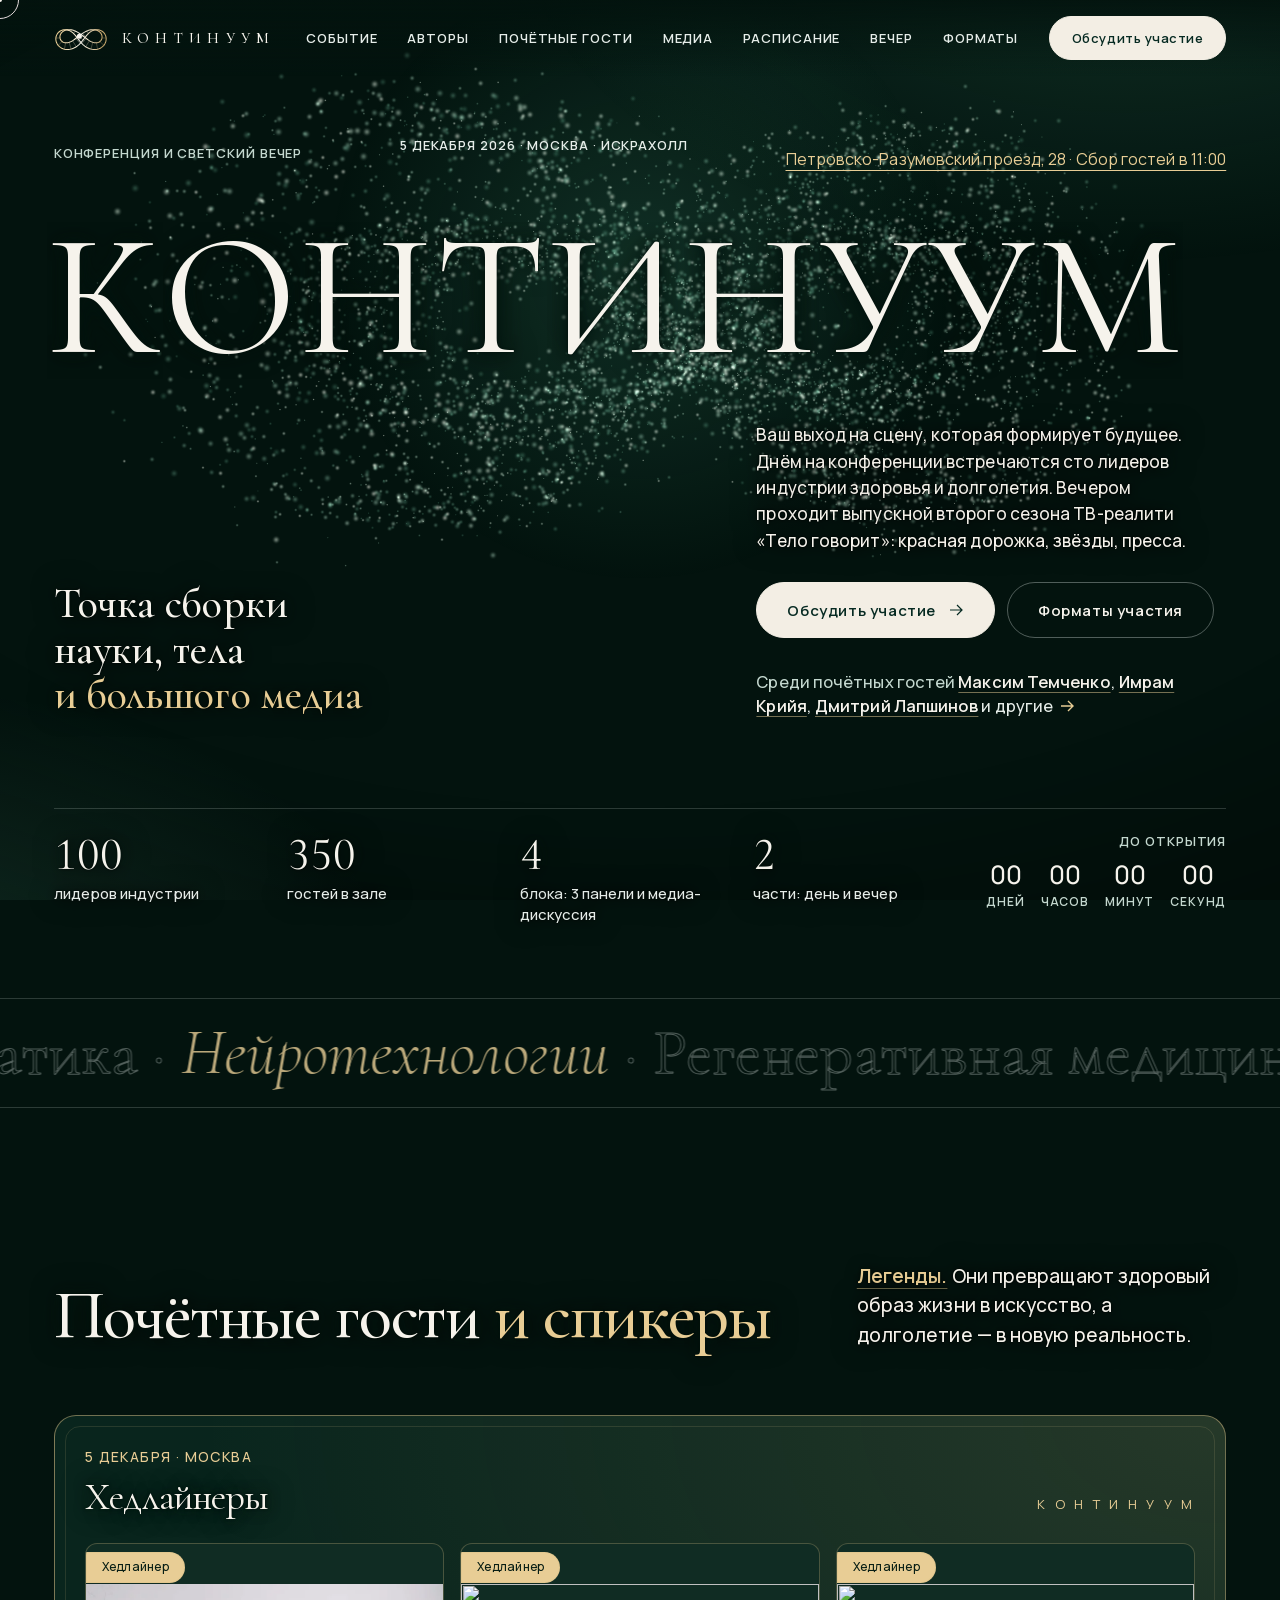
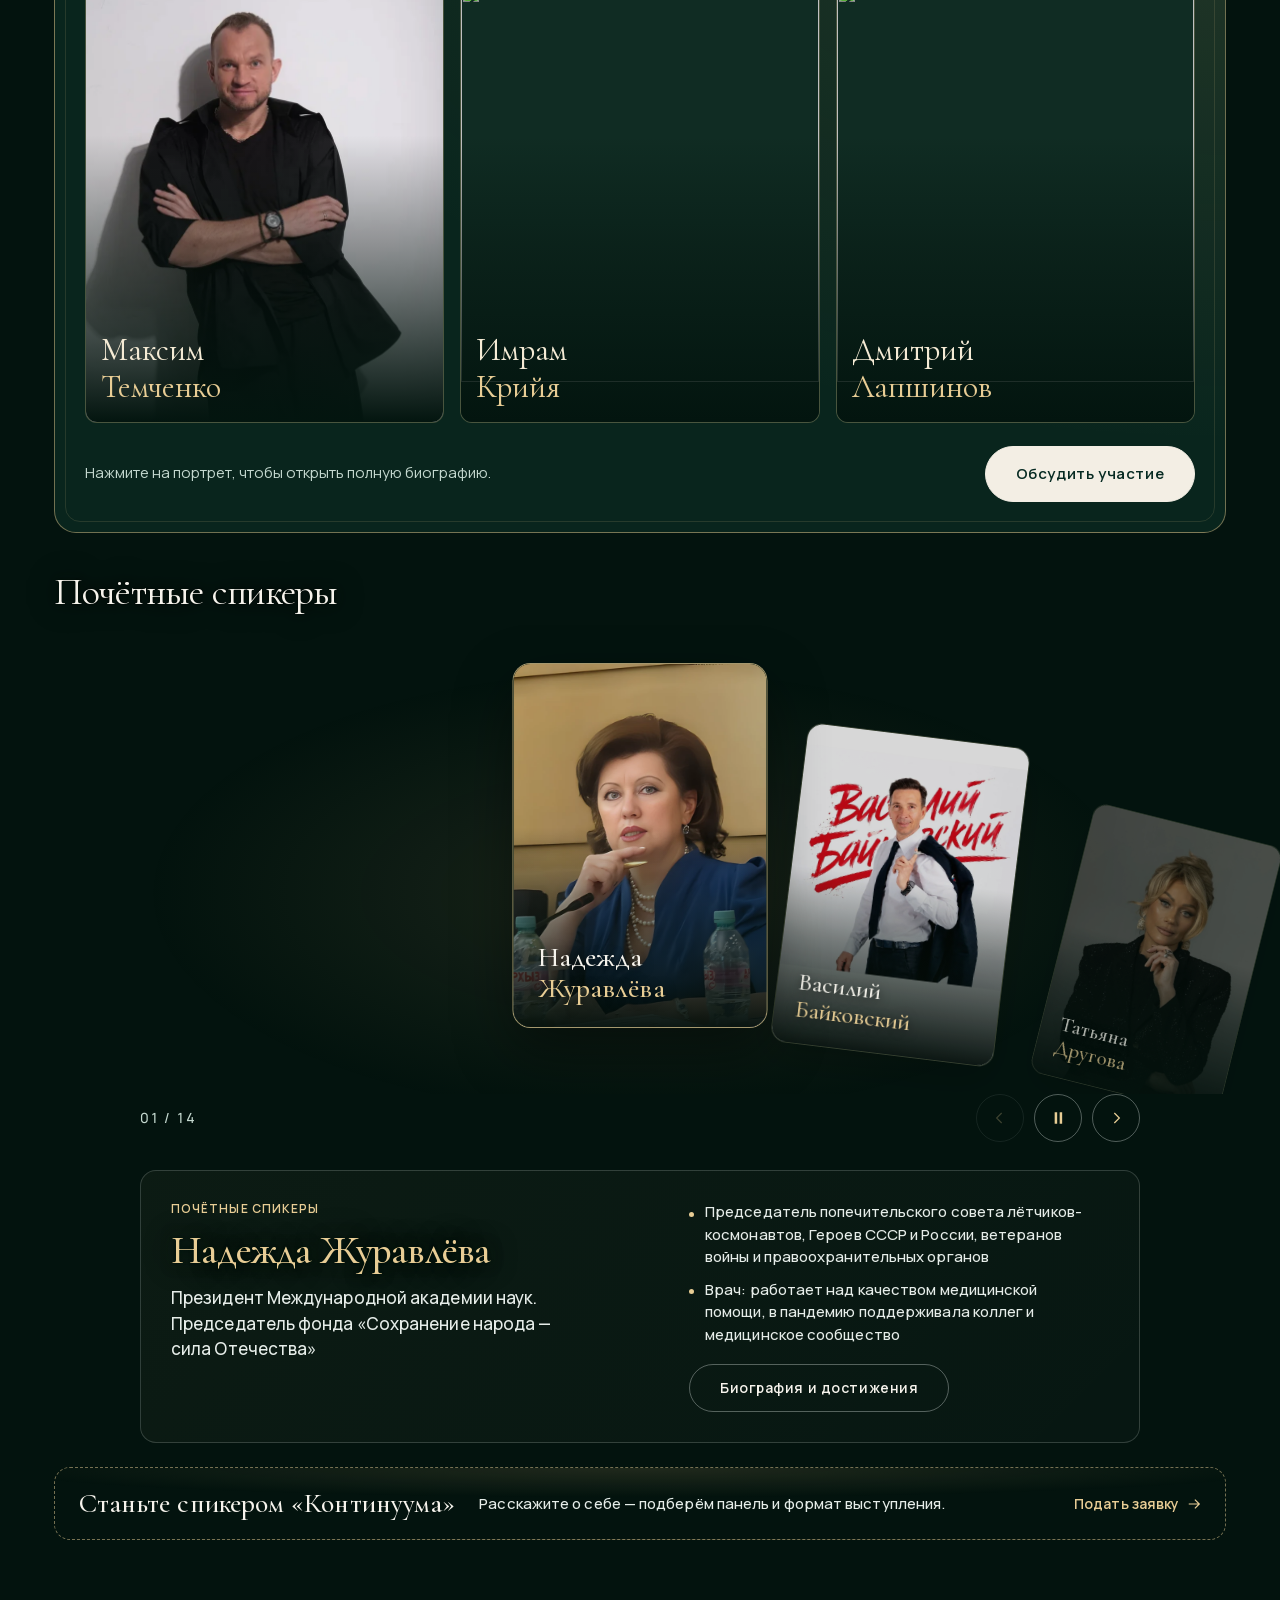
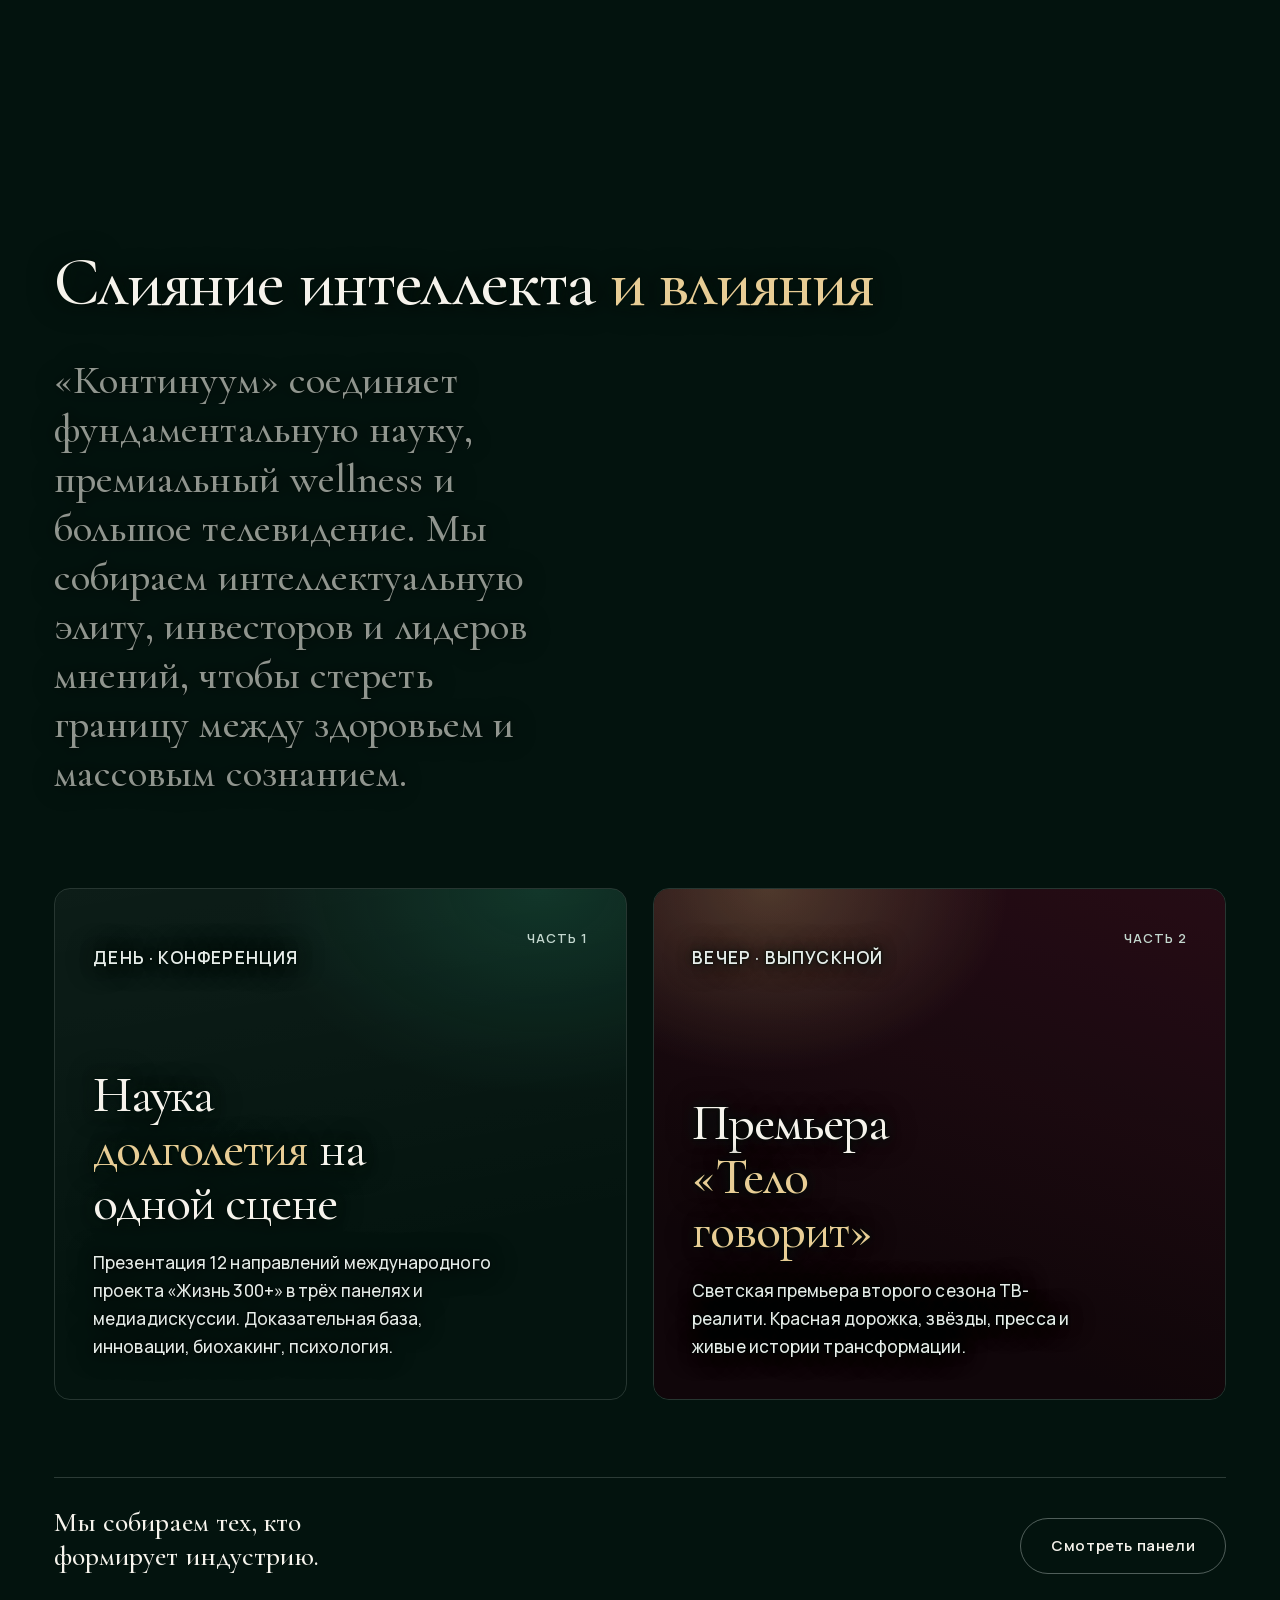
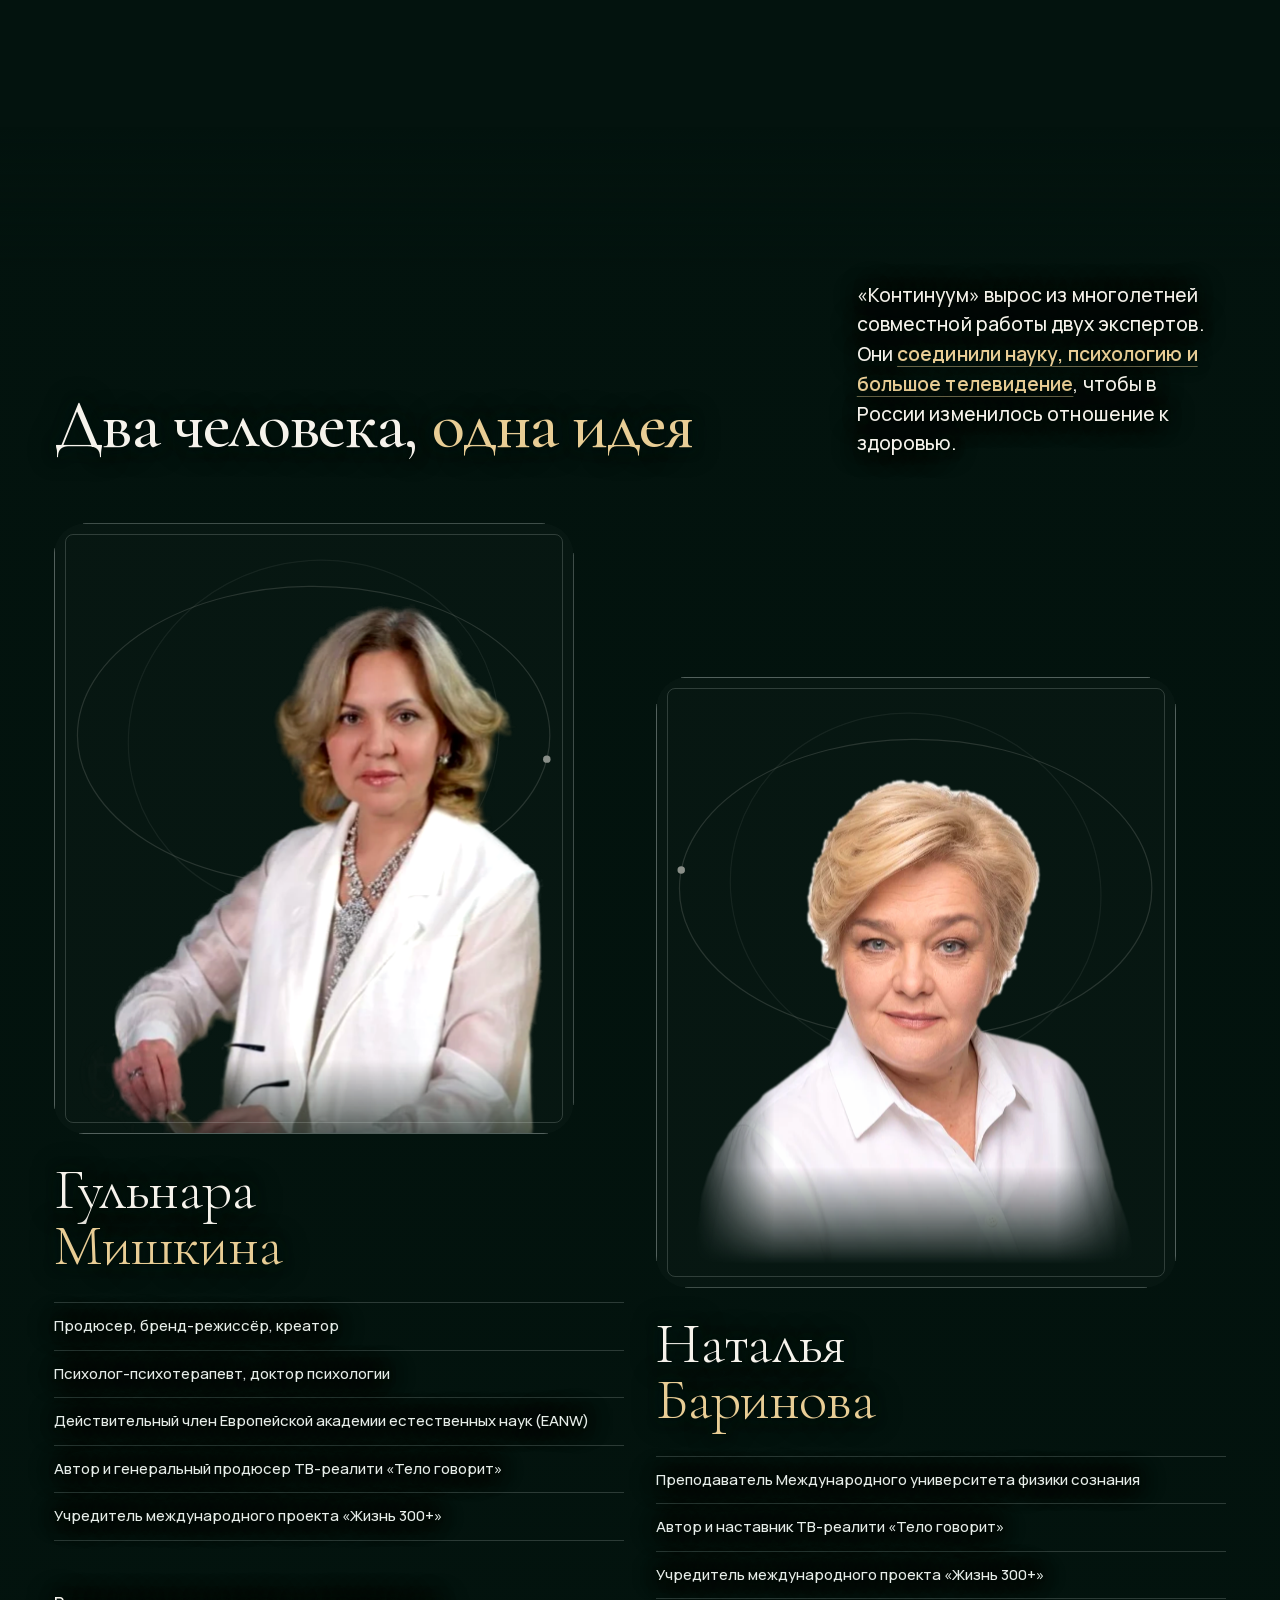
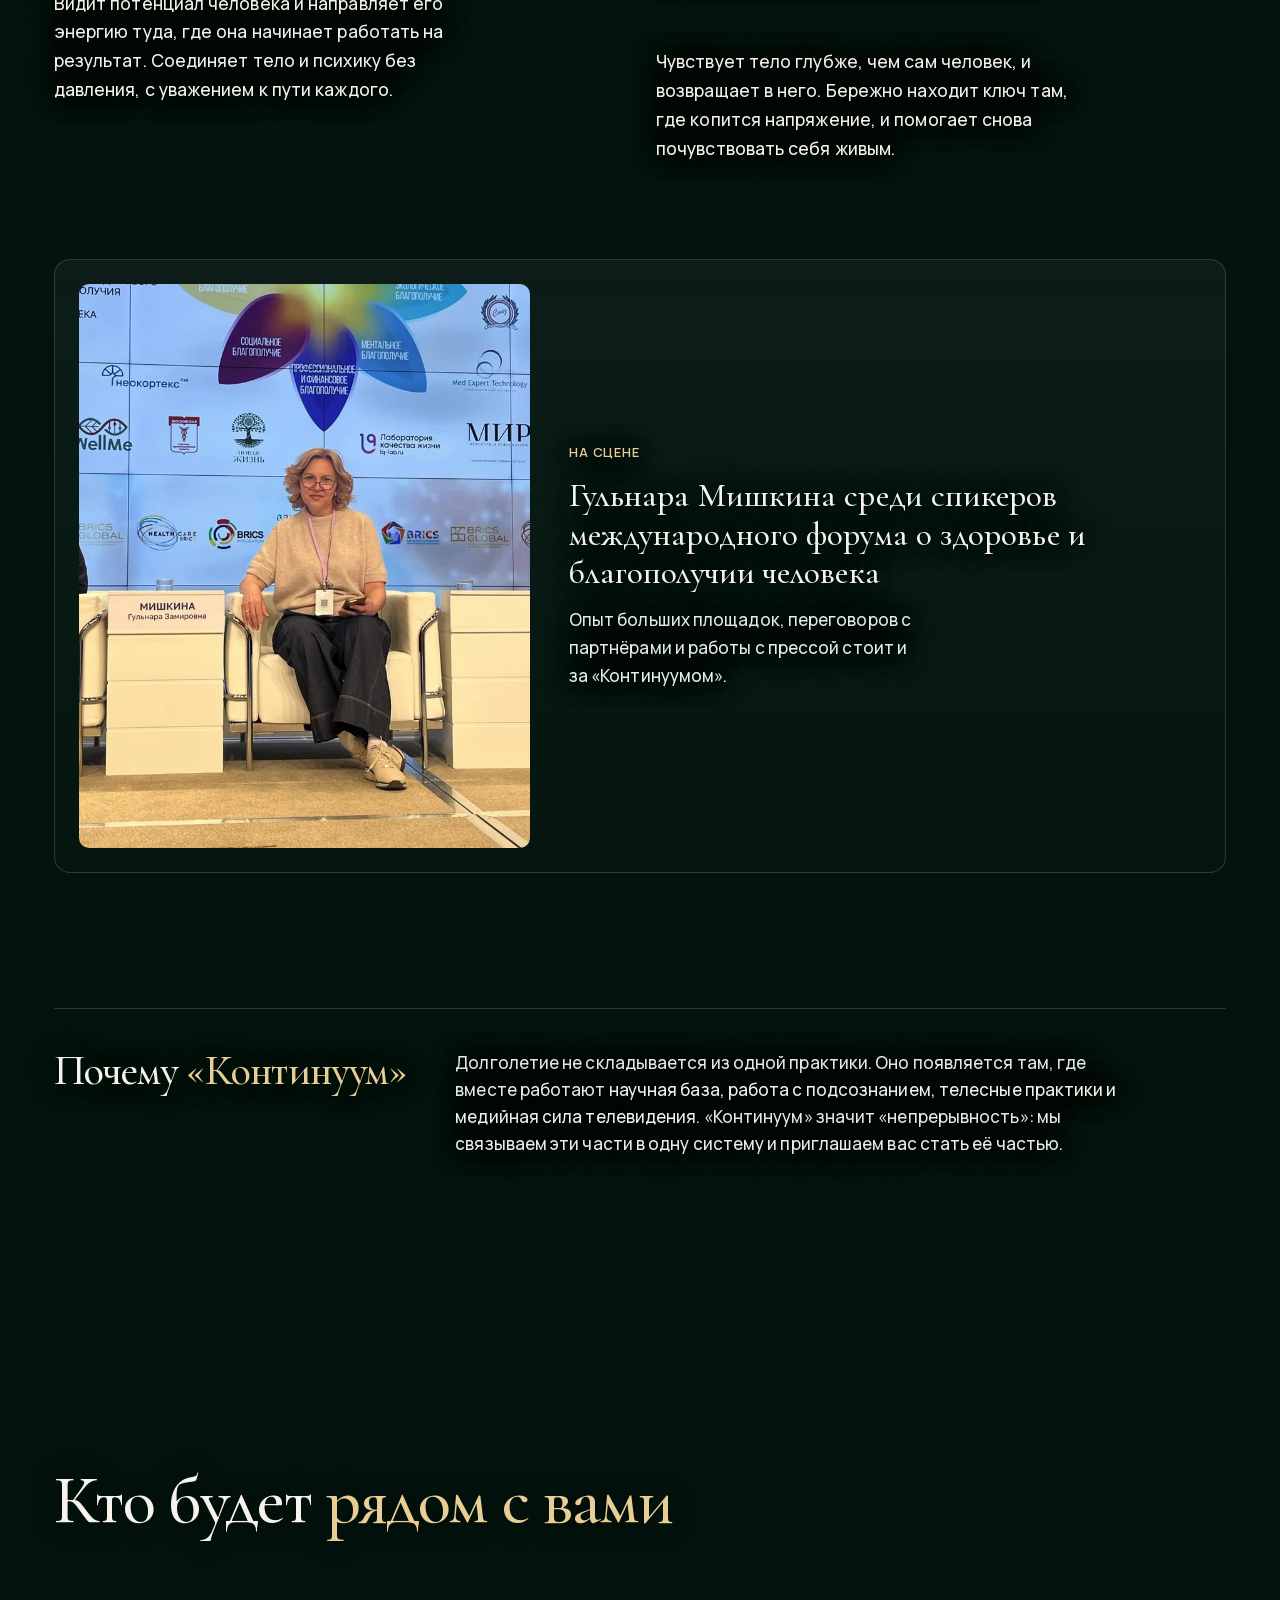
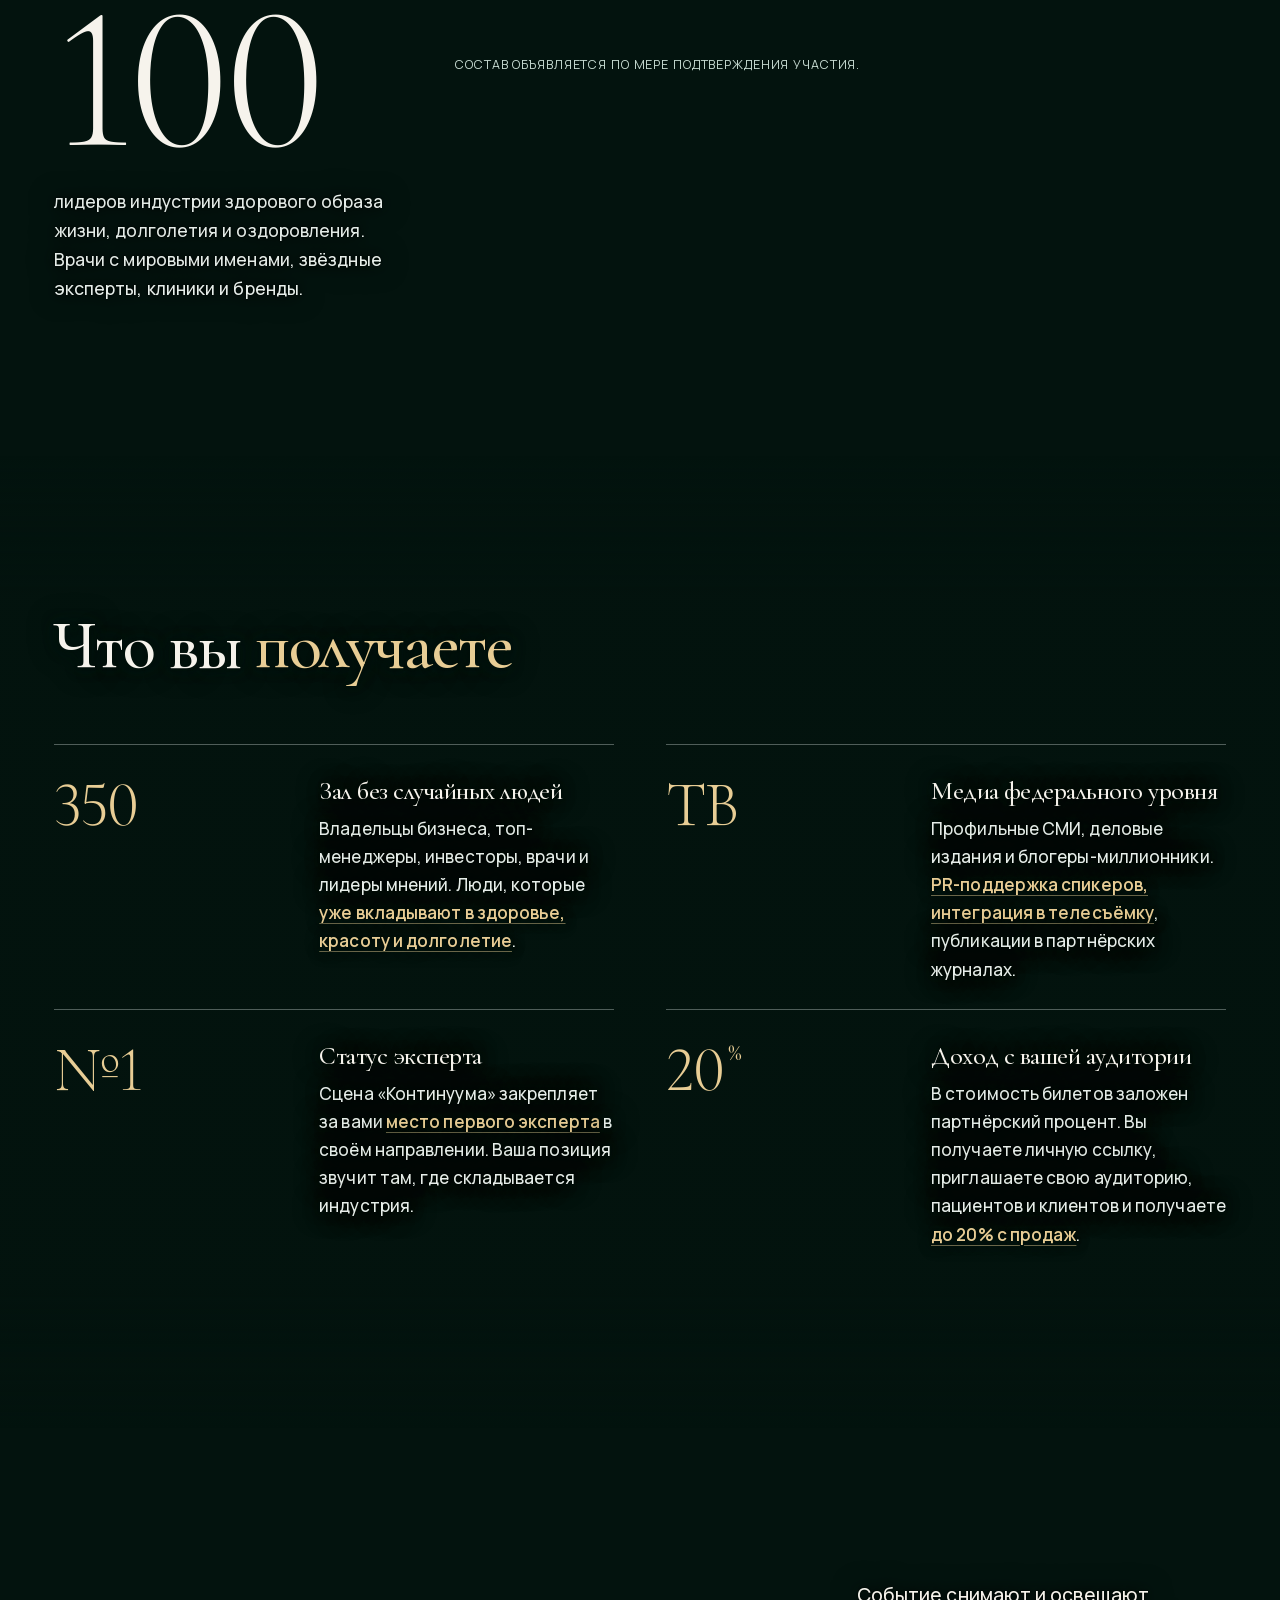
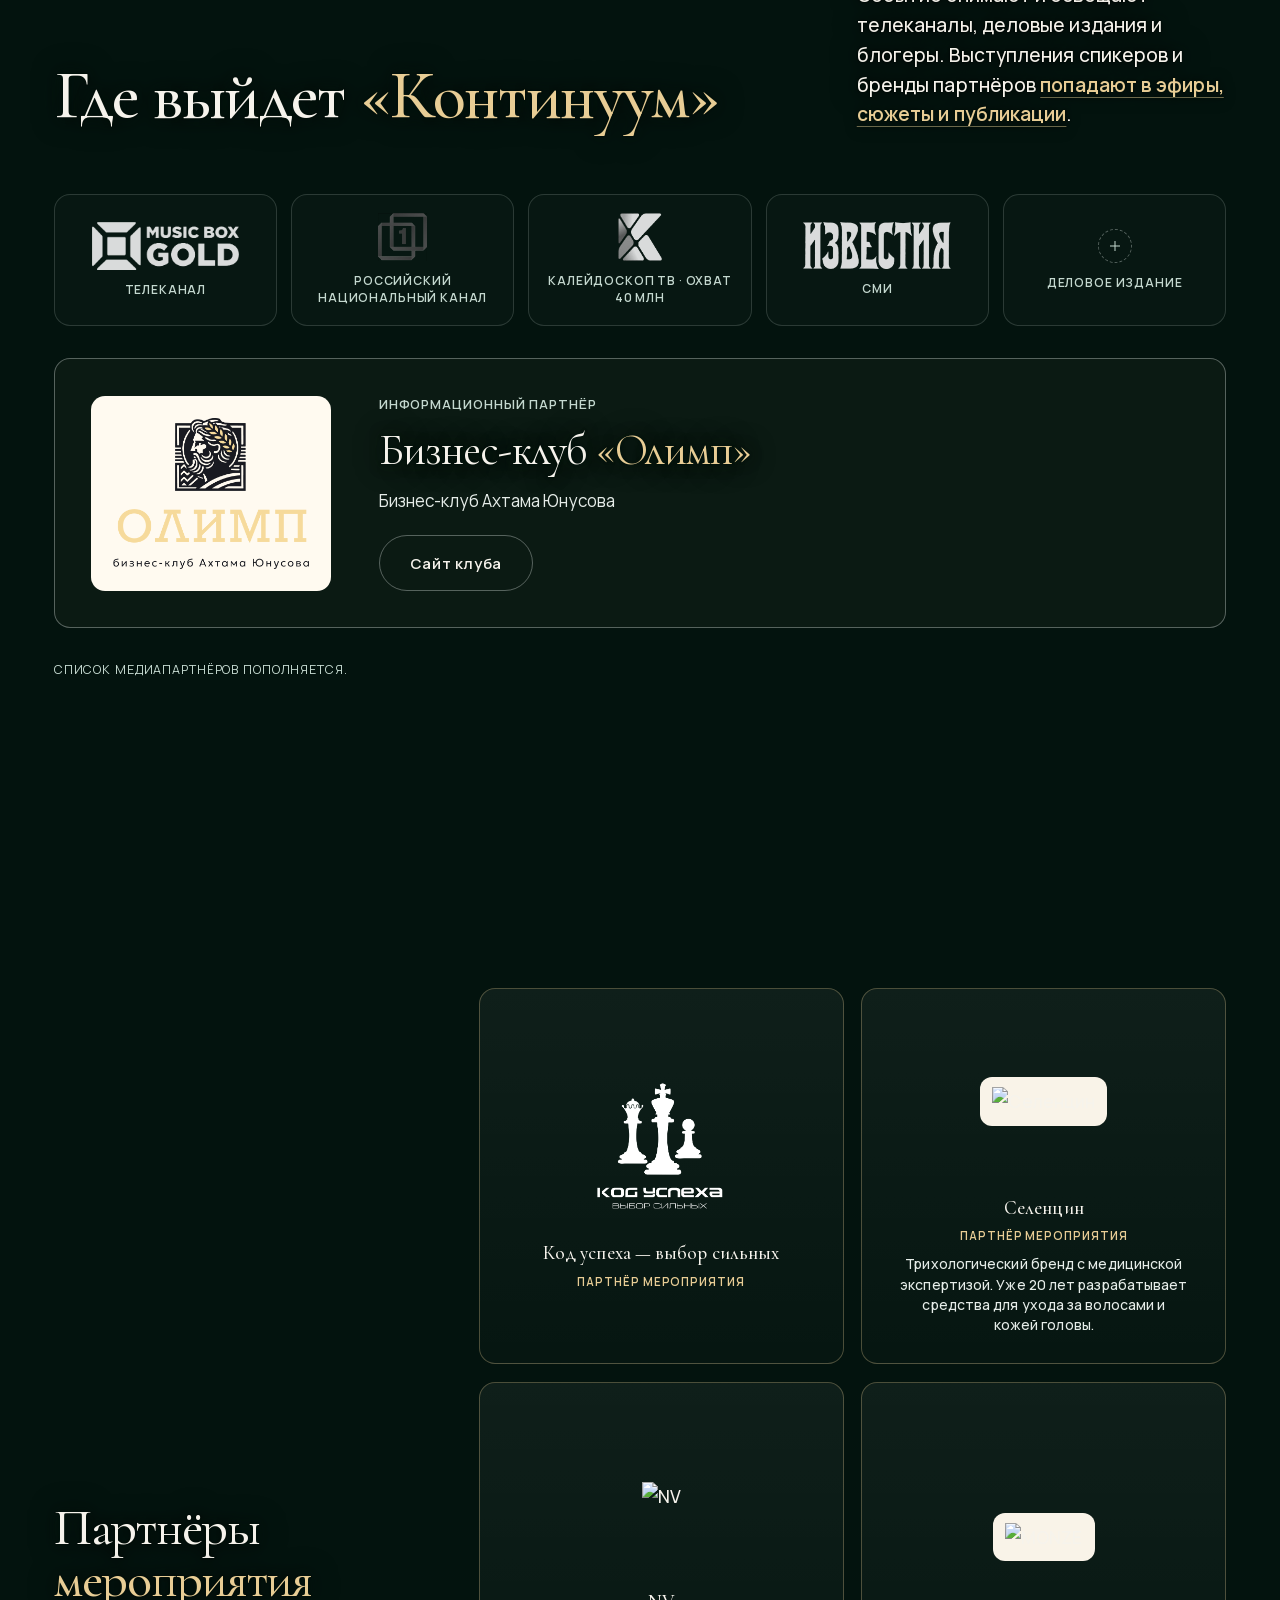
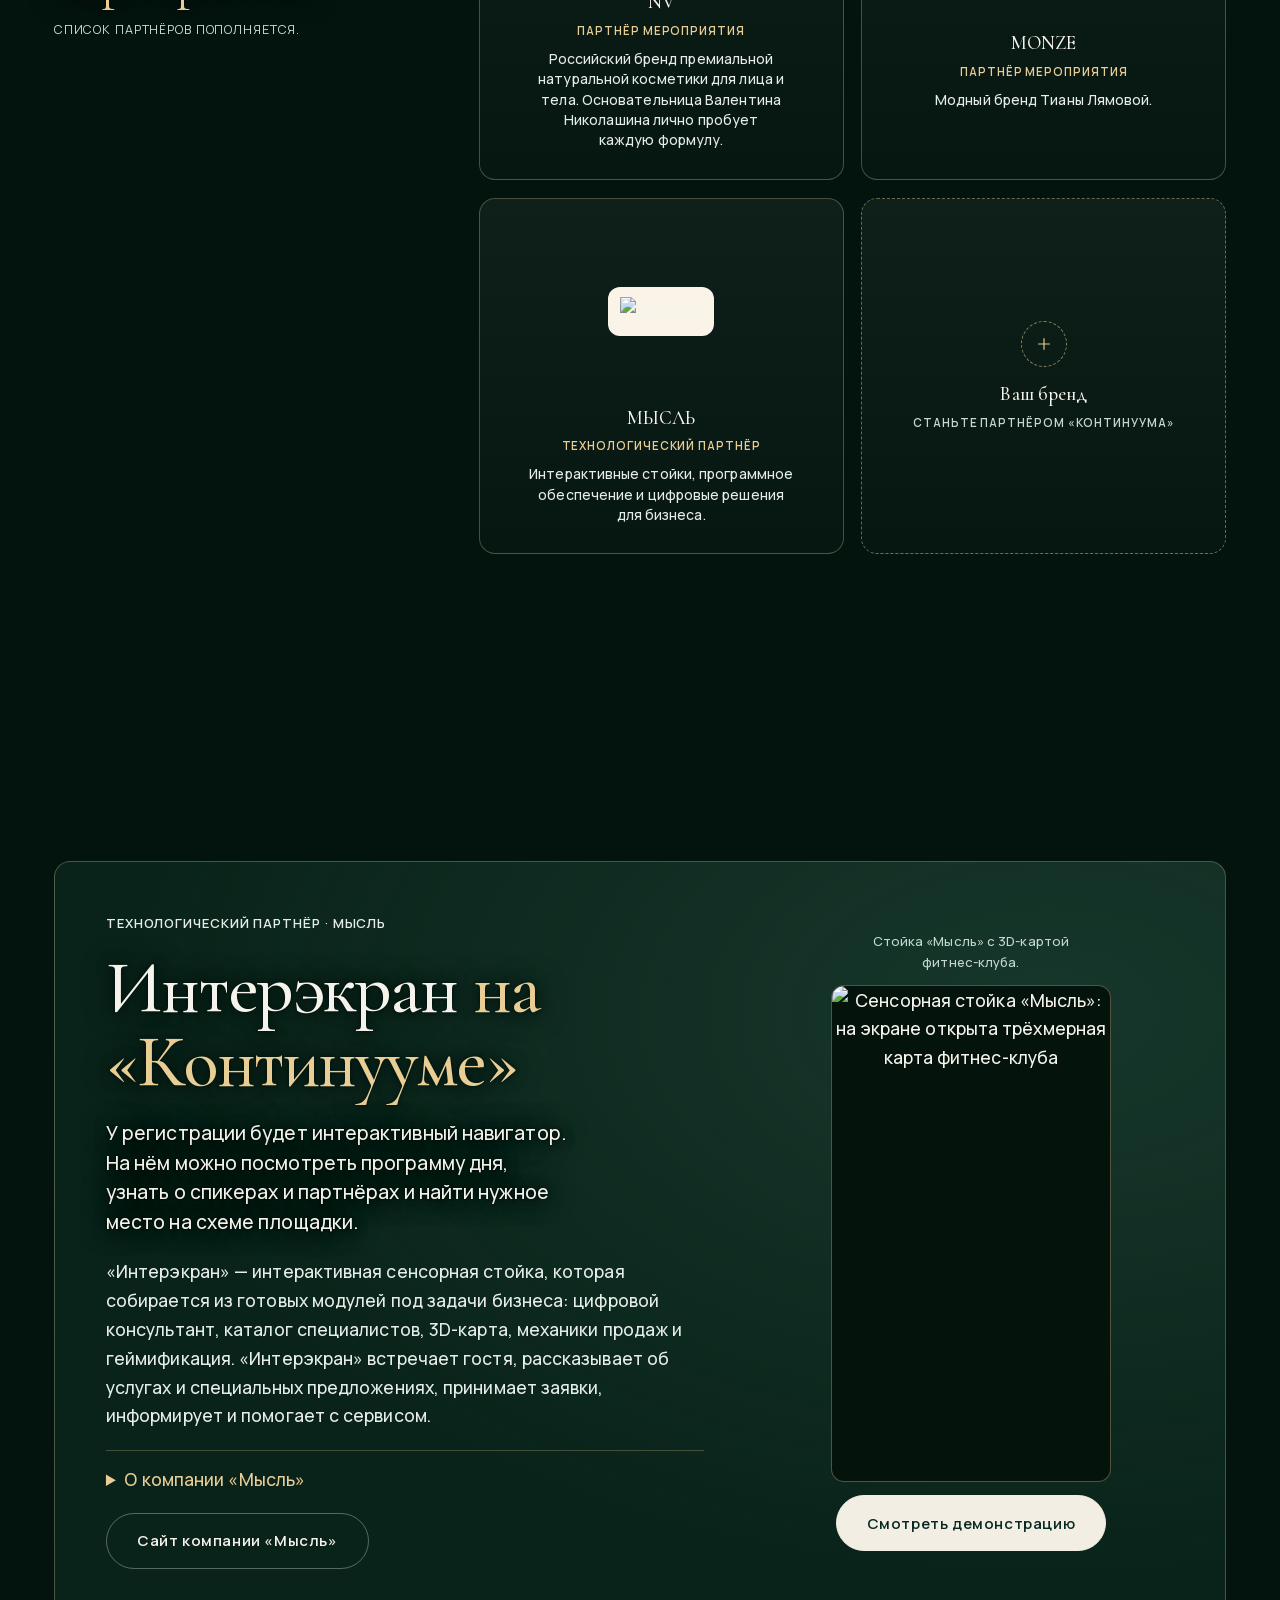
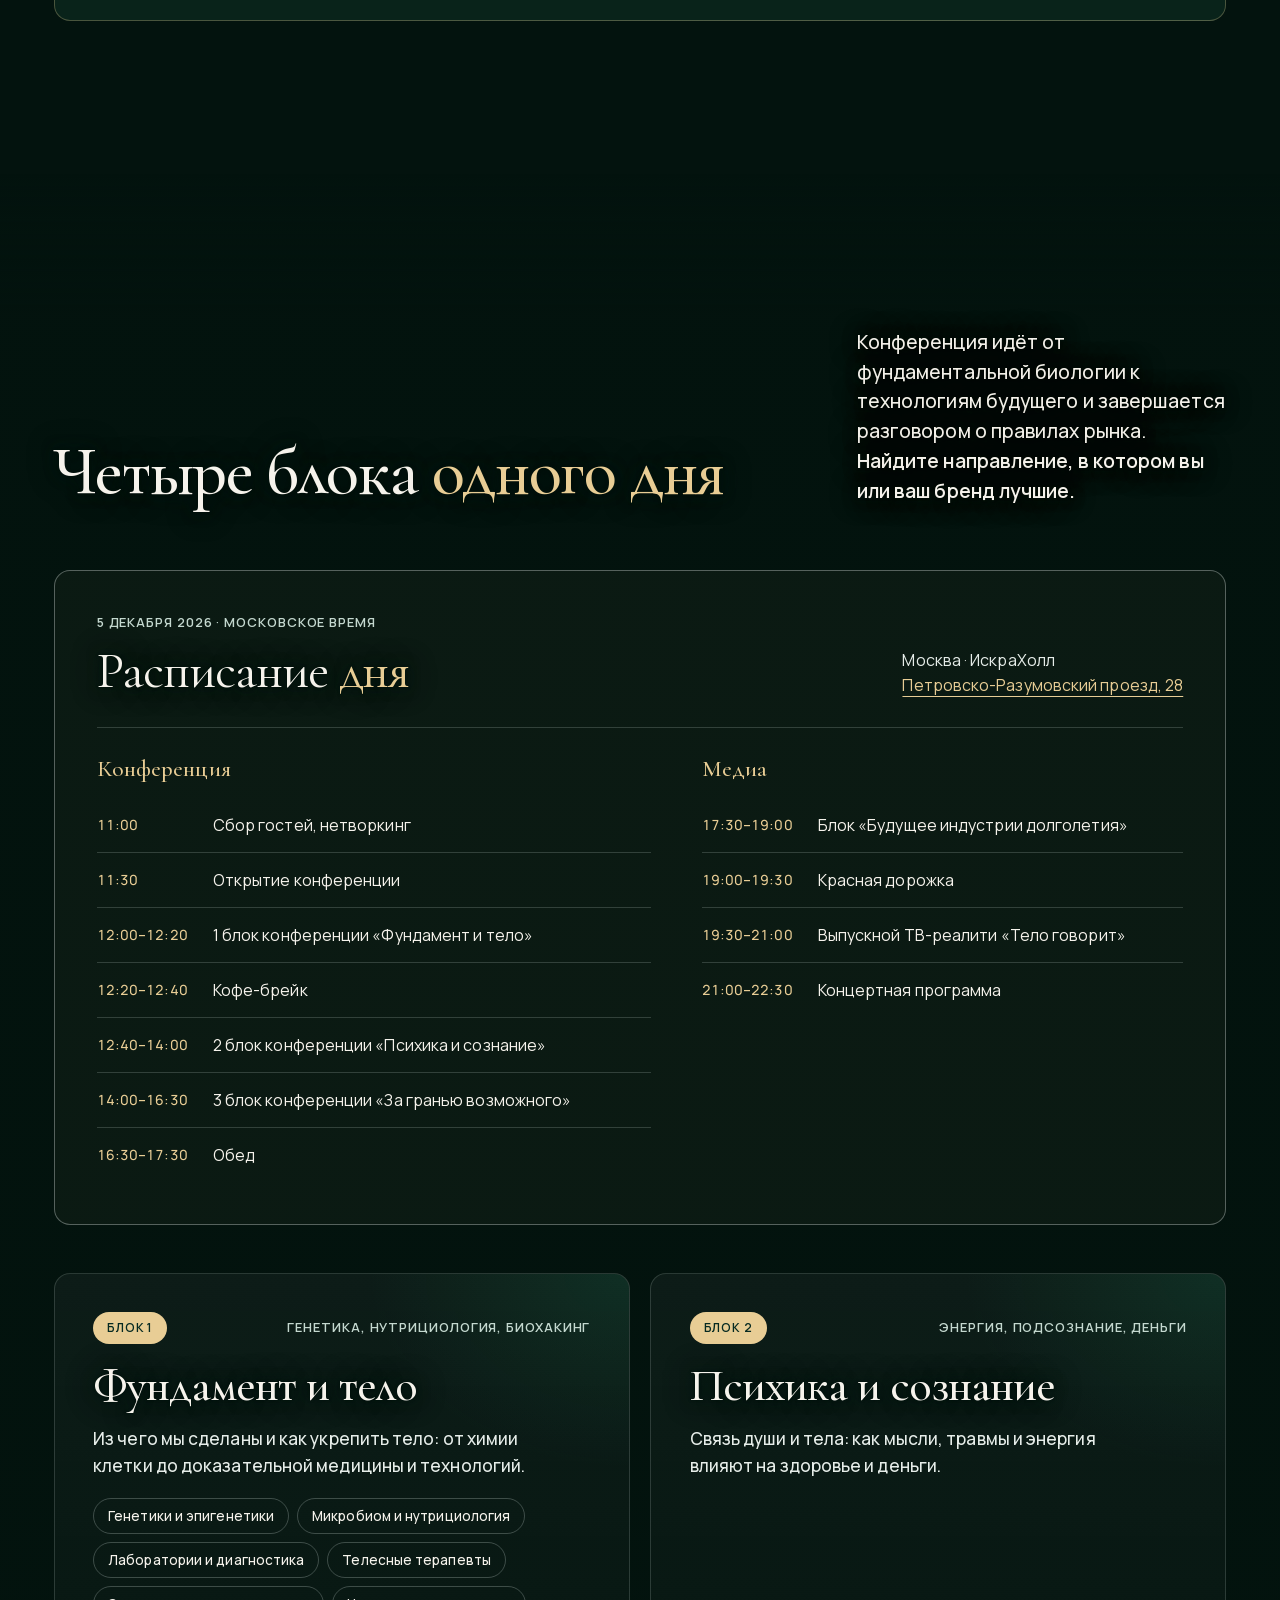
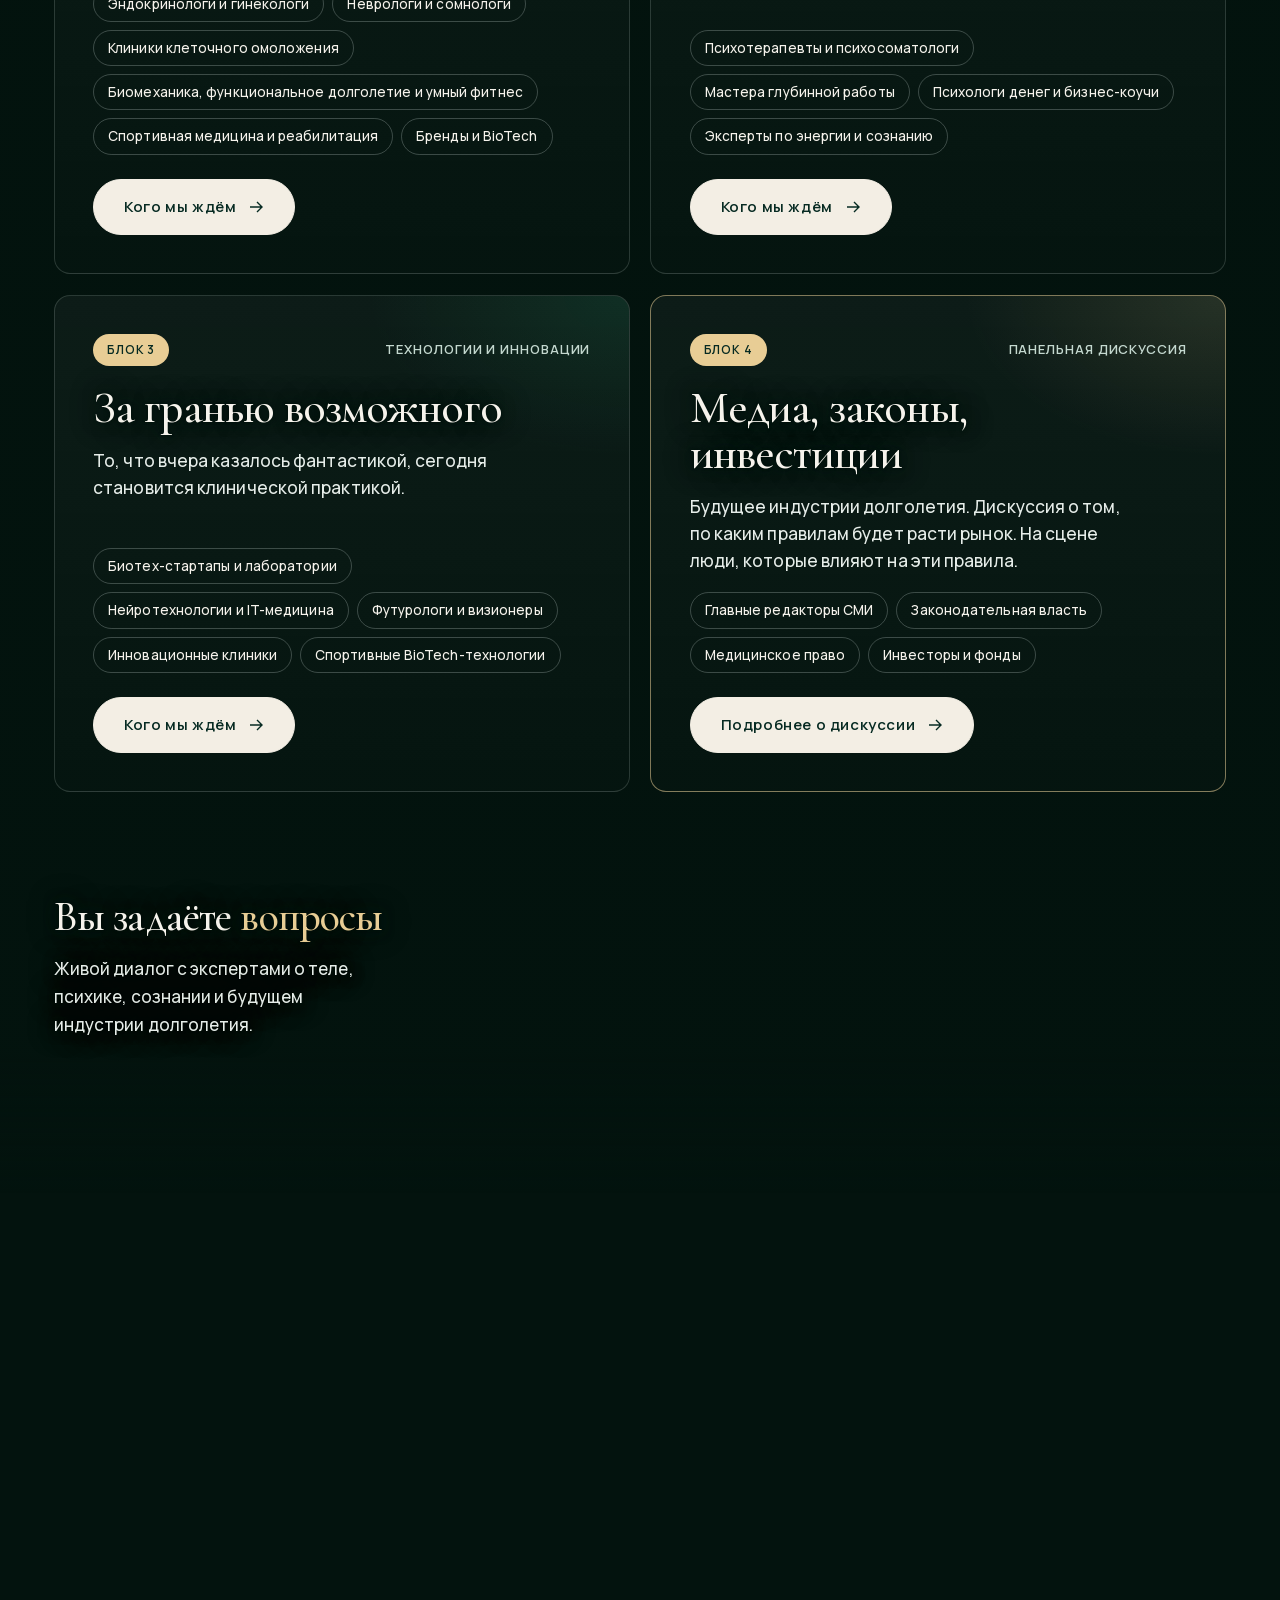
==== index.html @ 46e76ff0 "Show venue address outside mobile gallery and in footer; simplify video start" ====
<!doctype html>
<html lang="ru">
<head>
<meta charset="utf-8">
<meta name="viewport" content="width=device-width,initial-scale=1,viewport-fit=cover">
<title>Континуум · 5 декабря 2026 · Москва</title>
<meta name="description" content="Конференция 100 лидеров индустрии здоровья и долголетия и выпускной ТВ-реалити «Тело говорит». Форматы участия для спикеров и партнёров.">
<link rel="canonical" href="https://osipda-ux.github.io/kontinuum-partners/">
<meta name="theme-color" content="#0A0B0D">
<link rel="icon" href="favicon.svg" type="image/svg+xml">
<meta property="og:type" content="website">
<meta property="og:locale" content="ru_RU">
<meta property="og:site_name" content="Континуум">
<meta property="og:title" content="КОНТИНУУМ — точка сборки науки, тела и большого медиа">
<meta property="og:description" content="Конференция 100 лидеров индустрии здоровья и долголетия и выпускной ТВ-реалити «Тело говорит». Форматы участия для спикеров и партнёров.">
<meta property="og:url" content="https://osipda-ux.github.io/kontinuum-partners/">
<meta property="og:image" content="https://osipda-ux.github.io/kontinuum-partners/og.jpg">
<meta property="og:image:width" content="1200">
<meta property="og:image:height" content="630">
<meta name="twitter:card" content="summary_large_image">
<meta name="twitter:image" content="https://osipda-ux.github.io/kontinuum-partners/og.jpg">
<link rel="preload" href="assets/CormorantGaramond-300-cyrillic.woff2" as="font" type="font/woff2" crossorigin>
<link rel="stylesheet" href="assets/fonts.css">
<link rel="preload" href="content.js?v=20261123-iskra" as="script">
<link rel="preload" href="assets/gsap.min.js" as="script">
<link rel="preload" href="assets/ScrollTrigger.min.js" as="script">
<style>:root{padding-top:env(safe-area-inset-top,0px);padding-bottom:env(safe-area-inset-bottom,0px)}body{margin:0}img{max-width:100%}[hidden]{display:none!important}</style>
<script type="application/ld+json">{"@context":"https://schema.org","@type":"Event","name":"Континуум","description":"Конференция 100 лидеров индустрии здоровья и долголетия и выпускной ТВ-реалити «Тело говорит». Форматы участия для спикеров и партнёров.","startDate":"2026-12-05","eventAttendanceMode":"https://schema.org/OfflineEventAttendanceMode","location":{"@type":"Place","name":"ИскраХолл","address":{"@type":"PostalAddress","streetAddress":"Петровско-Разумовский проезд, 28","addressLocality":"Москва","addressCountry":"RU"}},"image":"https://osipda-ux.github.io/kontinuum-partners/og.jpg","organizer":{"@type":"Organization","name":"Жизнь 300+"}}</script>
<style>
/* Fast first view and native scrolling. */
.cur{transition:transform 80ms linear}
@media(max-width:980px),(hover:none){.spot{display:none}}
@media(prefers-reduced-motion:reduce){.marquee__t{animation:none}}
</style>
<style>
/* Брендовые движения работают и на телефоне; ниже — только новые блоки. */
.headliner-banner{margin:0 0 32px;padding:clamp(22px,3vw,40px);border:1px solid var(--accent);border-radius:var(--r);background:radial-gradient(ellipse at 100% 0%,rgba(201,169,110,.15),transparent 65%),rgba(255,255,255,.025)}
.headliner-banner>p{font:500 13px/1.5 var(--f-mono);letter-spacing:.08em;text-transform:uppercase;color:var(--accent);margin:0 0 16px}
.headliner-banner__names{display:flex;flex-wrap:wrap;gap:12px 30px}
.headliner-banner button{font:400 clamp(24px,2.2vw,38px)/1.2 var(--f-display);background:none;color:var(--ink);border:0;padding:0;text-align:left;cursor:pointer}
.headliner-banner button:hover,.headliner-banner button:focus-visible{color:var(--accent);text-decoration:underline;text-underline-offset:6px}
.promo{display:grid;grid-template-columns:minmax(0,1fr) auto;align-items:center;gap:14px 28px;padding:clamp(20px,2.5vw,32px);border:1px solid var(--line-2);border-radius:var(--r);margin:24px 0;background:rgba(255,255,255,.025)}
.promo__copy label{font:500 24px/1.2 var(--f-body);color:var(--ink)}
.promo__copy p{font-size:15px;line-height:1.5;margin:9px 0 0;color:var(--ink-2);max-width:45ch}
.promo__controls{display:flex;gap:10px;align-items:center;flex-wrap:wrap;max-width:100%}
.promo input{min-width:0;width:210px;max-width:100%;background:transparent;border:1px solid var(--line-2);border-radius:9px;padding:16px;color:var(--ink);font:500 16px/1.3 var(--f-body);text-transform:uppercase}
.promo input:focus{outline:2px solid var(--accent);outline-offset:2px}
.promo input[aria-invalid=true]{border-color:#edb9b9}
.promo__clear{border:0;background:none;color:var(--ink-2);font:400 14px/1.4 var(--f-body);text-decoration:underline;cursor:pointer;padding:12px 0}
.promo__message{grid-column:1/-1;font-size:15px;line-height:1.5;color:var(--accent);margin:0;min-height:0}
.promo__message:empty{display:none}
#promoTickets{justify-self:start}
[hidden]{display:none!important}
.tix__price del{display:block;color:var(--ink-3);font:400 17px/1.5 var(--f-body);margin-top:7px}
@media(max-width:820px){.promo{grid-template-columns:minmax(0,1fr)}.promo__controls{display:grid;grid-template-columns:minmax(0,1fr) auto}.promo input{width:100%}.promo__controls .btn{padding-inline:18px}.promo__clear{grid-column:1/-1;justify-self:start}.headliner-banner__names{flex-direction:column}}
</style>
<style>
/* Portrait fan in the established emerald and gold palette. */
.headliner-banner{padding:0 0 26px;border:0;border-bottom:1px solid var(--line);border-radius:0;background:none;margin-bottom:0}
.expert-fan{--fan-width:clamp(238px,25vw,318px);position:relative;margin-top:10px;min-width:0}
.expert-fan__stage{position:relative;margin:0 calc(-1 * var(--gutter));isolation:isolate;overflow:hidden}
.expert-fan__stage::before{content:"";position:absolute;inset:5% 8% 0;pointer-events:none;background:radial-gradient(ellipse at 50% 55%,rgba(201,169,110,.12),transparent 65%)}
.expert-fan #guestGrid{position:relative;display:block;height:calc(var(--fan-width)*1.43 + 115px);min-height:440px;margin:0;padding:0;overflow:hidden;scroll-snap-type:none;scrollbar-width:none;touch-action:pan-y pinch-zoom;cursor:grab;outline:none;isolation:isolate}
.expert-fan #guestGrid>.gc{position:absolute;display:block;left:50%;top:38px;width:var(--fan-width);height:calc(var(--fan-width)*1.43);border-radius:18px;overflow:hidden;border:1px solid rgba(232,205,149,.2);background:#071C15;transform-origin:50% 90%;transform:translate3d(calc(-50% + var(--fan-x,0px) + var(--fan-drag,0px)),var(--fan-y,0px),0) rotate(var(--fan-angle,0deg)) scale(var(--fan-scale,1))!important;opacity:var(--fan-opacity,0)!important;transition:transform .85s cubic-bezier(.2,.75,.2,1),opacity .6s,border-color .6s,visibility 0s .65s;box-shadow:0 18px 45px rgba(0,0,0,.2);user-select:none;-webkit-user-select:none;cursor:pointer}
.expert-fan #guestGrid>.gc[aria-hidden="false"]{transition-delay:0s}
.expert-fan #guestGrid>.gc.is-active{border-color:rgba(232,205,149,.7);box-shadow:0 22px 58px rgba(0,0,0,.42)}
.expert-fan #guestGrid>.gc[data-headliner]::after{content:"Хедлайнер";position:absolute;left:16px;top:16px;padding:7px 11px;border:1px solid rgba(232,205,149,.4);border-radius:999px;background:rgba(3,19,14,.78);font:600 11px/1 var(--f-body);letter-spacing:.07em;text-transform:uppercase;color:var(--accent);pointer-events:none}
.expert-fan #guestGrid .gc__ph{position:absolute;inset:0;display:block;aspect-ratio:auto;height:100%;max-height:none}
.expert-fan #guestGrid .gc__ph img{width:100%;height:100%;object-fit:cover;object-position:50% 16%;transform:none!important;filter:saturate(.96) brightness(var(--fan-light,1));transition:filter .65s;pointer-events:none}
.expert-fan #guestGrid .gc__ph::after{height:55%;background:linear-gradient(transparent,rgba(3,15,11,.45) 40%,rgba(3,15,11,.96))}
.expert-fan #guestGrid .gc__b{position:absolute;inset:auto 0 0;padding:24px;display:block;pointer-events:none;background:none}
.expert-fan #guestGrid .gc__n{font:500 clamp(26px,2.4vw,35px)/1.02 var(--f-display);min-height:0;color:#F6F3EC;text-shadow:0 2px 12px rgba(0,0,0,.6)}
.expert-fan #guestGrid .gc__n span{color:var(--accent)}
.expert-fan #guestGrid .gc__l,.expert-fan #guestGrid .gc__btn{display:none}
.expert-fan #guestGrid>.gc:hover{border-color:var(--accent)}
.expert-fan #guestGrid>.gc:focus-visible{outline:2px solid var(--accent);outline-offset:3px}
.expert-fan #guestGrid.is-dragging>.gc{transition:none;cursor:grabbing}
.expert-fan__toolbar{display:flex;justify-content:space-between;align-items:center;gap:20px;margin:0 auto 28px;max-width:1000px}
.expert-fan__count{font:500 14px/1 var(--f-body);font-variant-numeric:tabular-nums;color:var(--ink-3);margin:0;letter-spacing:.08em}
.expert-fan__controls{display:flex;gap:10px}
.expert-fan__control{display:grid;place-items:center;width:48px;height:48px;padding:0;background:transparent;color:var(--accent);border:1px solid var(--line-2);border-radius:50%;cursor:pointer;transition:background-color .3s,opacity .3s,border-color .3s}
.expert-fan__control svg{width:20px;height:20px}
.expert-fan__control:hover:not(:disabled){background:rgba(232,205,149,.12);border-color:var(--accent)}
.expert-fan__control:disabled{opacity:.25;cursor:default}
.expert-fan__toggle .expert-play{display:none}.expert-fan__toggle.is-paused .expert-play{display:block}.expert-fan__toggle.is-paused .expert-pause{display:none}
.expert-fan__summary{max-width:1000px;margin:auto;display:grid;grid-template-columns:1.1fr 1fr;gap:28px 56px;padding:30px;border:1px solid var(--line);border-radius:var(--r);background:linear-gradient(135deg,rgba(232,205,149,.045),rgba(255,255,255,.02))}
.expert-fan__eyebrow{font:600 12px/1.4 var(--f-body);letter-spacing:.09em;text-transform:uppercase;color:var(--accent);margin:0 0 12px}
.expert-fan__summary h3{font:500 clamp(30px,3.1vw,44px)/1.03 var(--f-display);color:var(--accent);margin:0 0 14px}
#fanLegend{font-size:17px;line-height:1.5;color:var(--ink-2);max-width:43ch}
.expert-fan__about{display:flex;flex-direction:column;align-items:flex-start;gap:18px;justify-content:space-between}
#fanFacts{list-style:none;display:grid;gap:10px;margin:0;padding:0;font-size:15px;line-height:1.5;color:var(--ink-2)}
#fanFacts li{padding-left:16px;position:relative}#fanFacts li::before{content:"";position:absolute;left:0;top:.7em;width:5px;height:5px;border-radius:50%;background:var(--accent)}
#fanMore{--h:48px;white-space:normal;text-align:center;font-size:14px}
.expert-fan #expertMore{margin-top:24px}
.expert-fan #expertMore>.gc--more{display:flex!important;transform:none!important;opacity:1!important;width:100%;flex-direction:row;align-items:center;justify-content:space-between;flex-wrap:wrap;gap:12px 24px;padding:20px 24px;grid-template-columns:none;border-radius:var(--r)}
.expert-fan #expertMore>.gc--more b{font-size:28px;line-height:1.1;grid-row:auto}.expert-fan #expertMore>.gc--more span{font-size:15px;max-width:none;flex:1 1 220px}.expert-fan #expertMore>.gc--more i{font-size:14px;white-space:nowrap}
@media(max-width:680px){.expert-fan{--fan-width:clamp(228px,64vw,285px)}.expert-fan #guestGrid{height:calc(var(--fan-width)*1.43 + 105px);min-height:420px}.expert-fan #guestGrid>.gc{top:30px;border-radius:16px}.expert-fan #guestGrid .gc__b{padding:20px}.expert-fan #guestGrid .gc__n{font-size:28px}.expert-fan #guestGrid>.gc[data-headliner]::after{left:12px;top:12px;font-size:10px;padding:6px 9px}.expert-fan__control{width:44px;height:44px}.expert-fan__summary{grid-template-columns:minmax(0,1fr);padding:24px;gap:20px}.expert-fan__summary h3{font-size:34px}.expert-fan__summary #fanFacts{display:none}.expert-fan__about,#fanMore{width:100%}.expert-fan__toolbar{margin-bottom:22px}.expert-fan #expertMore>.gc--more b{font-size:25px}.expert-fan #expertMore>.gc--more span{flex-basis:100%}.headliner-banner__names button{font-size:25px}.headliner-banner{padding-bottom:22px}}
@media(prefers-reduced-motion:reduce){.expert-fan #guestGrid>.gc,.expert-fan #guestGrid .gc__ph img{transition:none}}
</style>
<style>
/* Four real portraits form one event poster; no extra animation or media load. */
.headliner-banner{position:relative;isolation:isolate;overflow:hidden;padding:30px;border:1px solid rgba(218,190,133,.5);border-radius:22px;background:radial-gradient(ellipse at 100% 0%,rgba(201,169,110,.15),transparent 62%),#09251d;margin:12px 0 36px}
.headliner-banner::before{content:"";position:absolute;inset:10px;border:1px solid rgba(218,190,133,.14);border-radius:15px;pointer-events:none;z-index:-1}
.headliner-banner__heading{display:flex;align-items:end;justify-content:space-between;gap:24px;margin-bottom:25px}
.headliner-banner .headliner-banner__date{font:500 14px/1.5 var(--f-body);letter-spacing:.1em;text-transform:uppercase;color:var(--accent);margin:0 0 10px}
.headliner-banner h3{font:400 clamp(30px,3.3vw,46px)/1.08 var(--f-display);color:var(--ink);margin:0}
.headliner-banner__brand{font:400 13px/1.6 var(--f-body);letter-spacing:.25em;color:var(--accent);white-space:nowrap;padding-bottom:4px}
.headliner-banner .headliner-banner__names{display:grid;grid-template-columns:repeat(4,minmax(0,1fr));gap:12px}
.headliner-banner .headliner-banner__person{position:relative;display:block;width:100%;aspect-ratio:3/4;overflow:hidden;isolation:isolate;border:1px solid rgba(218,190,133,.28);border-radius:12px;padding:0;background:#102c23;text-align:left;cursor:pointer;transform:none!important}
.headliner-banner__person img{position:absolute;inset:0;width:100%;height:100%;object-fit:cover;object-position:center 25%;transition:transform .4s ease}
.headliner-banner__person::after{content:"";position:absolute;inset:0;background:linear-gradient(180deg,transparent 40%,rgba(2,16,11,.35) 62%,#03150f 100%);pointer-events:none}
.headliner-banner .headliner-banner__person>span{position:absolute;z-index:1;left:15px;right:12px;bottom:17px;color:#f5ebd5;font:400 clamp(20px,2vw,28px)/1.13 var(--f-display);letter-spacing:0}
.headliner-banner__person span b{display:block;font-weight:400;color:var(--accent)}
.headliner-banner__person:hover img{transform:scale(1.035)}
.headliner-banner__person:focus-visible{outline:2px solid var(--accent);outline-offset:3px}
.headliner-banner__foot{display:flex;align-items:center;justify-content:space-between;gap:20px;margin-top:23px}
.headliner-banner .headliner-banner__foot p{font:400 15px/1.5 var(--f-body);letter-spacing:0;text-transform:none;color:var(--ink-3);margin:0;max-width:450px}
.headliner-banner__foot .btn{flex-shrink:0}
@media(max-width:680px){.headliner-banner{padding:22px 18px;margin-bottom:24px;border-radius:18px}.headliner-banner__heading{margin-bottom:20px}.headliner-banner__brand{display:none}.headliner-banner h3{font-size:32px}.headliner-banner .headliner-banner__date{font-size:13px;letter-spacing:.06em}.headliner-banner .headliner-banner__names{grid-template-columns:repeat(2,minmax(0,1fr));gap:10px}.headliner-banner .headliner-banner__person{aspect-ratio:4/5}.headliner-banner .headliner-banner__person>span{left:10px;right:7px;bottom:12px;font-size:22px}.headliner-banner__foot{flex-direction:column;align-items:stretch;gap:15px;margin-top:18px}.headliner-banner .headliner-banner__foot p{font-size:14px}.headliner-banner__foot .btn{width:100%}}
@media(prefers-reduced-motion:reduce){.headliner-banner__person img{transition:none}.headliner-banner__person:hover img{transform:none}}
</style>
<style>.expert-list-title{font:400 clamp(28px,3vw,40px)/1.2 var(--f-display);color:var(--ink);margin:34px 0 0}</style>
<style>
.headliner-banner__status{position:absolute;z-index:2;top:12px;left:12px;right:auto;max-width:calc(100% - 24px);padding:7px 10px;border:1px solid rgba(218,190,133,.45);border-radius:999px;background:rgba(3,19,14,.9);color:#f5e5bd;font:500 12px/1.2 var(--f-body);font-style:normal;letter-spacing:.02em}
.headliner-banner h3{font-size:clamp(30px,3vw,42px)}
@media(max-width:680px){.headliner-banner__status{font-size:11px;top:auto;bottom:70px;left:7px;max-width:calc(100% - 14px);padding:6px 8px}.headliner-banner h3{font-size:31px}.expert-list-title{font-size:30px}}
</style>
<style>
.expert-fan{touch-action:pan-y pinch-zoom}
.expert-fan__stage{user-select:none;-webkit-user-select:none;-webkit-touch-callout:none}
.expert-fan__hint{margin:0 0 12px;color:var(--ink-3);font:400 14px/1.5 var(--f-body);text-align:center;display:none}
@media(hover:none),(max-width:680px){.expert-fan__hint{display:block}}
</style>
<style>
/* Three large headline portraits, then a smaller fan for honorary speakers. */
.headliner-banner .headliner-banner__names{grid-template-columns:repeat(3,minmax(0,1fr));gap:16px}
.headliner-banner .headliner-banner__person{aspect-ratio:3/4}
.headliner-banner__person img{top:40px;height:calc(100% - 40px);object-position:center 22%}
.headliner-banner__status{top:8px;bottom:auto;left:0;max-width:calc(100% - 20px);border-radius:0 999px 999px 0;padding:7px 15px;background:var(--accent);color:#071d14;font-size:12px}
.headliner-banner .headliner-banner__person>span{font-size:clamp(26px,2.5vw,34px)}
.expert-fan{--fan-width:clamp(210px,20vw,255px)}
.expert-fan #guestGrid{min-height:390px;height:calc(var(--fan-width)*1.43 + 105px)}
.expert-fan #guestGrid .gc__n{font-size:28px}
@media(max-width:680px){.headliner-banner .headliner-banner__names{grid-template-columns:minmax(0,1fr);gap:18px}.headliner-banner .headliner-banner__person{aspect-ratio:4/5}.headliner-banner__status{top:8px;bottom:auto;left:0;font-size:12px;padding:7px 14px}.headliner-banner .headliner-banner__person>span{font-size:32px;left:18px;bottom:20px}.expert-fan{--fan-width:clamp(208px,57vw,238px)}.expert-fan #guestGrid .gc__n{font-size:26px}}
</style>
<style>
.expert-fan #guestGrid>.gc,.expert-fan #guestGrid .gc__ph,.expert-fan #guestGrid .gc__ph img{touch-action:pan-y pinch-zoom}
.expert-fan #guestGrid img{-webkit-user-drag:none;user-select:none;-webkit-user-select:none}
</style>
<style>
.spkd__exact{margin:24px 0 30px}.spkd__exact .sheet__lead{margin:0 0 20px}
.spkd__credential{margin:28px 0;display:grid;grid-template-columns:140px minmax(0,1fr);gap:20px;align-items:center;padding:18px;border:1px solid rgba(232,205,149,.35);border-radius:16px;background:rgba(232,205,149,.045)}
.spkd__credential img{display:block;width:140px;aspect-ratio:960/690;object-fit:contain;border-radius:8px;background:#ead1a8}
.spkd__credential h4{font:400 26px/1.15 var(--f-display);color:var(--accent);margin:0 0 8px}
.spkd__credential p{font:400 14px/1.5 var(--f-body);color:var(--ink-2);margin:0 0 14px}
.credential-open{min-height:44px;padding:0 16px;border:1px solid rgba(232,205,149,.45);border-radius:999px;color:var(--ink);background:transparent;font:500 14px/1.3 var(--f-body);cursor:pointer}
.credential-open:hover,.credential-open:focus-visible{border-color:var(--accent);background:rgba(232,205,149,.1)}
.credential-viewer{width:min(1100px,calc(100vw - 32px));max-width:1100px;max-height:calc(100svh - 32px);margin:auto;border:1px solid rgba(232,205,149,.55);border-radius:20px;padding:24px;background:#071d14;color:var(--ink);overflow:auto;box-shadow:0 24px 100px #0009}
.credential-viewer::backdrop{background:rgba(0,9,6,.88)}
.credential-viewer__head{display:flex;gap:20px;align-items:start;justify-content:space-between;margin-bottom:20px}
.credential-viewer h3{font:400 clamp(26px,3vw,38px)/1.15 var(--f-display);margin:0 0 9px;color:var(--accent)}
.credential-viewer p{margin:0;color:var(--ink-2);font:400 15px/1.5 var(--f-body)}
.credential-viewer form{flex:none;margin:0}.credential-viewer__image{display:block;width:auto;max-width:100%;max-height:calc(100svh - 190px);height:auto;margin-inline:auto;background:#ead1a8;border-radius:10px}
.credential-inline{--h:46px;font-size:14px}
@media(max-width:600px){.spkd__credential{grid-template-columns:minmax(0,1fr);gap:16px}.spkd__credential img{width:100%;max-width:280px}.credential-viewer{padding:18px;width:calc(100vw - 20px);max-height:calc(100svh - 20px);border-radius:14px}.credential-viewer__head{display:block}.credential-viewer form{margin-top:16px}.credential-open{min-height:46px}}
</style>
<style>
/* Расписание и информационный партнёр: сведения от 21 ноября. */
.day-schedule{margin:38px 0 48px;padding:clamp(22px,3.5vw,42px);border:1px solid var(--line-2);border-radius:var(--r);background:rgba(232,205,149,.04);scroll-margin-top:110px}
.day-schedule__head{display:flex;align-items:end;justify-content:space-between;gap:28px;padding-bottom:28px;border-bottom:1px solid var(--line)}
.day-schedule h3{font:400 clamp(34px,4vw,52px)/1.08 var(--f-display);margin:12px 0 0}.day-schedule__head>p{font:400 16px/1.6 var(--f-body);margin:0;color:var(--ink-2)}
.day-schedule a{color:var(--accent);text-underline-offset:5px}.day-schedule__groups{display:grid;grid-template-columns:minmax(0,1.15fr) minmax(0,1fr);gap:clamp(24px,4vw,56px);padding-top:28px}
.day-schedule h4{font:500 23px/1.2 var(--f-display);color:var(--accent);margin:0 0 14px}.day-schedule ol{list-style:none;margin:0;padding:0}
.day-schedule li{display:grid;grid-template-columns:100px minmax(0,1fr);align-items:start;gap:16px;padding:15px 0;border-bottom:1px solid var(--line);font:400 16px/1.5 var(--f-body)}
.day-schedule li:last-child{border-bottom:0}.day-schedule__time{font:500 14px/1.7 var(--f-mono);white-space:nowrap;color:var(--accent);font-variant-numeric:tabular-nums}
.info-partner{display:grid;grid-template-columns:240px minmax(0,1fr);align-items:center;gap:clamp(24px,4vw,48px);margin:32px 0;padding:clamp(22px,3vw,36px);border:1px solid var(--line-2);border-radius:var(--r);background:rgba(232,205,149,.04)}
.info-partner__logo{display:grid;place-items:center;padding:22px;background:#fffaf0;border-radius:14px}.info-partner picture{display:block;width:100%}.info-partner img{display:block;width:100%;height:auto;max-height:210px;object-fit:contain;filter:none;opacity:1}
.info-partner h3{font:400 clamp(30px,3.5vw,44px)/1.15 var(--f-display);margin:12px 0}.info-partner__copy>p:not(.eyebrow){font:400 17px/1.5 var(--f-body);color:var(--ink-2);margin:0 0 22px}
.hero__address{display:inline-block;margin:12px 0 0;font:400 16px/1.5 var(--f-body);color:var(--accent);text-underline-offset:5px}
@media(max-width:760px){.day-schedule__head{align-items:start;flex-direction:column;gap:18px}.day-schedule__groups{grid-template-columns:minmax(0,1fr);gap:26px}.day-schedule li{grid-template-columns:96px minmax(0,1fr);gap:12px}}
@media(max-width:600px){.info-partner{grid-template-columns:minmax(0,1fr);gap:24px}.info-partner__logo{width:126px;padding:14px}.info-partner img{aspect-ratio:269/278;object-fit:contain}.day-schedule{padding:22px 18px}.day-schedule li{grid-template-columns:94px minmax(0,1fr);gap:10px}.day-schedule__head>p{font-size:16px}}
</style>
<style id="iskrahall-venue">#venueFilm{aspect-ratio:16/9;min-height:0}#venueFilm iframe{position:absolute;inset:0;width:100%;height:100%;border:0;border-radius:inherit;background:#071510}.space img{position:absolute;inset:0;width:100%;height:100%;object-fit:cover;display:block}.space:nth-child(2) img{object-fit:contain;background:#f5f3ec}#venueLead a{text-decoration:underline;text-underline-offset:4px}</style>
<style id="venue-address-visible">.venue__address{grid-column:1/-1;min-width:0}.venue__address .addr{aspect-ratio:auto;display:grid;grid-template-columns:minmax(0,1fr) minmax(210px,280px);align-items:center;gap:24px}.venue__address .addr p{font-size:20px;line-height:1.5}.foot__address{font-size:16px;line-height:1.5;color:var(--gold);text-decoration:underline;text-underline-offset:4px}.foot__in{flex-wrap:wrap}.foot__address:focus-visible{outline:2px solid currentColor;outline-offset:6px}@media(max-width:640px){.venue__address .addr{grid-template-columns:minmax(0,1fr);gap:20px}.venue__address .addr p{font-size:18px}.venue__address .addr__btns{width:100%}.foot__address{width:100%;font-size:15px}}</style>
</head>
<body>
<style>
/* Layout: журнальная асимметричная сетка; страница проживает день события — глубокий изумруд сверху, бордо и золото вечера внизу */
:root{
  color-scheme: dark;
  --bg:#03130E; --bg-2:#051B15; --ink:#F7F4EE; --ink-2:#D6E2DC; --ink-3:#A9C4B9;
  --accent:#E8CD95; --accent-2:#1F6B55; --mint:#8FE0BE; --cta:#F3EEE4; --cta-ink:#062A22;
  --line:rgba(231,240,236,.18); --line-2:rgba(231,240,236,.34); --glow:rgba(90,200,160,.16);
  --gold:#C9A96E; --wine:#7A1F2E;
  --f-display:"Cormorant Garamond","Times New Roman",Georgia,serif;
  --f-body:"Manrope",system-ui,-apple-system,"Segoe UI",sans-serif;
  --f-mono:"JetBrains Mono",ui-monospace,Menlo,monospace;
  --ease:cubic-bezier(.16,1,.3,1);
  --gutter:clamp(16px,4.2vw,64px);
  --maxw:1380px;
}
*,*::before,*::after{box-sizing:border-box}
html{overflow-x:hidden;overflow-x:clip;scroll-behavior:auto;-webkit-text-size-adjust:100%}
body{background:var(--bg);color:var(--ink);font:400 16px/1.65 var(--f-body);overflow-x:hidden;overflow-x:clip;-webkit-font-smoothing:antialiased;transition:background-color .2s linear}
body::before{content:"";position:fixed;inset:0 0 auto;height:env(safe-area-inset-top,0px);z-index:60;background:var(--bg)}
a{color:inherit}
::selection{background:var(--accent);color:var(--bg)}
:focus-visible{outline:1px solid var(--accent);outline-offset:4px}
[hidden]{display:none!important}

/* фон: частицы, зерно, виньетка, свет за курсором */
#gl{position:fixed;inset:0;width:100%;height:100%;z-index:0;pointer-events:none;opacity:.9}
.grain{position:fixed;inset:-50%;z-index:2;pointer-events:none;opacity:.07;background-image:url("data:image/svg+xml,%3Csvg xmlns='http://www.w3.org/2000/svg' width='160' height='160'%3E%3Cfilter id='n'%3E%3CfeTurbulence type='fractalNoise' baseFrequency='.9' numOctaves='3' stitchTiles='stitch'/%3E%3C/filter%3E%3Crect width='100%25' height='100%25' filter='url(%23n)'/%3E%3C/svg%3E");animation:grain 1.2s steps(6) infinite}
@keyframes grain{0%{transform:translate(0,0)}20%{transform:translate(-3%,2%)}40%{transform:translate(2%,-3%)}60%{transform:translate(-2%,-1%)}80%{transform:translate(3%,3%)}100%{transform:translate(0,0)}}
.vignette{position:fixed;inset:0;z-index:1;pointer-events:none;background:radial-gradient(120% 90% at 50% 40%,transparent 55%,rgba(0,0,0,.55) 100%)}
.spot{position:fixed;inset:0;z-index:1;pointer-events:none;background:radial-gradient(520px circle at var(--mx,50%) var(--my,30%),var(--glow),transparent 60%)}

main,header,footer{position:relative;z-index:3}
.wrap{max-width:var(--maxw);margin:0 auto;padding-left:max(var(--gutter),env(safe-area-inset-left,0px));padding-right:max(var(--gutter),env(safe-area-inset-right,0px))}
section{position:relative;padding-block:clamp(88px,12vw,168px)}

/* типографика */
.eyebrow{font:500 11px/1.4 var(--f-mono);letter-spacing:.22em;text-transform:uppercase;color:var(--ink-2);display:flex;align-items:center;gap:14px}
.eyebrow::before{content:"";width:28px;height:1px;background:var(--accent);flex:none}
h1,h2,h3{font-family:var(--f-display);font-weight:300;line-height:.98;letter-spacing:-.01em;margin:0;text-wrap:balance}
h2{font-size:clamp(40px,6.4vw,104px)}
h2 em,h3 em{font-style:italic;color:var(--accent)}
h3{font-size:clamp(28px,3.2vw,46px);line-height:1.05}
p{margin:0}
.lead{font-size:clamp(17px,1.35vw,20px);line-height:1.6;color:var(--ink-2);max-width:60ch}
.mono{font-family:var(--f-mono);font-size:12px;letter-spacing:.14em;text-transform:uppercase}
.head{display:grid;grid-template-columns:repeat(12,minmax(0,1fr));gap:24px 32px;align-items:end;margin-bottom:clamp(48px,6vw,88px)}
.head > .eyebrow{grid-column:1/-1}
.head > h2{grid-column:1/9}
.head > .lead{grid-column:9/13;align-self:end}
@media (max-width:980px){.head > h2,.head > .lead{grid-column:1/-1}}

/* кнопки */
.btn{--h:56px;position:relative;display:inline-flex;align-items:center;justify-content:center;gap:12px;height:var(--h);padding:0 30px;border-radius:999px;font:500 14px/1 var(--f-body);letter-spacing:.04em;text-decoration:none;cursor:pointer;border:1px solid var(--line-2);color:var(--ink);background:transparent;transition:background-color .5s var(--ease),color .5s var(--ease),border-color .5s var(--ease);white-space:nowrap}
.btn:hover{border-color:var(--ink)}
.btn--fill{background:var(--cta);color:var(--cta-ink);border-color:var(--cta)}
.btn--fill:hover{background:var(--ink);border-color:var(--ink)}
.btn svg{width:16px;height:16px;flex:none}
.btn span{position:relative;display:inline-block}

/* навигация */
.nav{position:fixed;top:env(safe-area-inset-top,0px);left:0;right:0;z-index:50;transition:transform .6s var(--ease)}
.nav__in{display:flex;align-items:center;justify-content:space-between;gap:24px;height:76px}
.nav::before{content:"";position:absolute;inset:0;background:linear-gradient(var(--bg),transparent);opacity:.92;pointer-events:none}
.brand{display:flex;align-items:center;gap:14px;text-decoration:none;position:relative}
.brand svg{width:54px;height:26px;overflow:visible}
.brand b{font:500 15px/1 var(--f-display);letter-spacing:.42em;text-transform:uppercase}
.nav__links{display:flex;gap:30px;position:relative}
.nav__links a{font:500 11px/1 var(--f-mono);letter-spacing:.18em;text-transform:uppercase;text-decoration:none;color:var(--ink-2);transition:color .3s}
.nav__links a:hover{color:var(--ink)}
.nav .btn{--h:44px;padding:0 22px;font-size:13px;position:relative}
@media (max-width:1080px){.nav__links{display:none}}
@media (max-width:560px){.brand b{display:none}.nav .btn{padding:0 18px}}

/* hero */
.hero{padding-top:calc(clamp(120px,15vh,170px) + env(safe-area-inset-top,0px));padding-bottom:clamp(40px,6vw,72px)}
.hero__top{display:flex;justify-content:space-between;gap:24px;flex-wrap:wrap}
.hero h1{font-size:clamp(50px,13.6vw,236px);font-weight:300;letter-spacing:.015em;line-height:.86;white-space:nowrap;margin:clamp(28px,4vw,56px) 0 0 -.04em;display:block}
.hero h1 .m{display:inline-block;overflow:hidden;vertical-align:top;padding-bottom:.04em}
.hero h1 .ch{display:inline-block;will-change:transform}
.hero__grid{display:grid;grid-template-columns:repeat(12,minmax(0,1fr));gap:32px;margin-top:clamp(28px,3.4vw,48px);align-items:end}
.hero__sub{grid-column:1/8;font:300 italic clamp(26px,3.3vw,52px)/1.08 var(--f-display);color:var(--ink);max-width:16ch}
.hero__sub span{color:var(--accent)}
.hero__side{grid-column:8/13;display:grid;gap:28px}
.hero__side .lead{font-size:16px}
.hero__cta{display:flex;gap:12px;flex-wrap:wrap}
.facts{display:grid;grid-template-columns:repeat(4,minmax(0,1fr)) auto;gap:0;margin-top:clamp(56px,7vw,100px);border-top:1px solid var(--line)}
.fact{padding:22px 24px 0 0;display:grid;gap:6px;align-content:start}
.fact b{font:300 clamp(34px,3.6vw,58px)/1 var(--f-display);font-variant-numeric:lining-nums tabular-nums}
.fact span{font:400 12px/1.45 var(--f-mono);letter-spacing:.1em;text-transform:uppercase;color:var(--ink-2)}
.count{padding:22px 0 0;display:grid;gap:10px;justify-items:end;align-content:start}
.count__n{display:flex;gap:16px;font:400 clamp(22px,2vw,30px)/1 var(--f-mono);font-variant-numeric:tabular-nums}
.count__n i{font-style:normal;display:grid;justify-items:center;gap:8px}
.count__n small{font-size:10px;letter-spacing:.18em;color:var(--ink-3);text-transform:uppercase}
@media (max-width:980px){
  .hero__sub,.hero__side{grid-column:1/-1}
  .facts{grid-template-columns:repeat(2,minmax(0,1fr))}
  .count{grid-column:1/-1;justify-items:start;border-top:1px solid var(--line);margin-top:22px}
}

/* бегущая строка */
.marquee{position:relative;z-index:3;border-block:1px solid var(--line);overflow:hidden;padding-block:22px}
.marquee__t{display:flex;width:max-content;animation:mq 60s linear infinite}
.marquee__t span{font:300 clamp(36px,5vw,76px)/1 var(--f-display);color:transparent;-webkit-text-stroke:1px var(--line-2);white-space:nowrap;padding-right:.5em}
.marquee__t span i{font-style:italic;color:var(--accent);-webkit-text-stroke:0;opacity:.8}
@keyframes mq{to{transform:translateX(-50%)}}

/* о событии */
.manifesto{font:300 clamp(28px,3.6vw,58px)/1.14 var(--f-display);max-width:24ch;margin-bottom:clamp(56px,7vw,110px)}
.manifesto .w{opacity:.18;transition:opacity .2s}
.scenes{display:grid;grid-template-columns:1fr 1fr;gap:clamp(16px,2vw,28px)}
.scene{position:relative;min-height:clamp(380px,40vw,560px);border:1px solid var(--line);padding:clamp(24px,3vw,44px);display:flex;flex-direction:column;justify-content:space-between;overflow:hidden;isolation:isolate;transition:border-color .6s var(--ease)}
.scene::before{content:"";position:absolute;inset:0;z-index:-1;transition:transform 1.2s var(--ease),opacity .8s;opacity:.9}
.scene--day::before{background:radial-gradient(90% 70% at 85% 10%,rgba(140,203,176,.22),transparent 60%),linear-gradient(160deg,#121820 0%,#0A0B0D 70%)}
.scene--night::before{background:radial-gradient(70% 60% at 20% 0%,rgba(201,169,110,.32),transparent 60%),linear-gradient(200deg,#2A0D17 0%,#12060A 75%)}
.scene:hover{border-color:var(--line-2)}
.scene:hover::before{transform:scale(1.06)}
.scene__k{display:flex;justify-content:space-between;gap:16px}
.scene h3{font-size:clamp(34px,4vw,64px);max-width:12ch}
.scene p{color:var(--ink-2);max-width:40ch;margin-top:18px}
.scene--night h3 em{color:var(--gold)}
.scene--night .eyebrow::before{background:var(--gold)}
.scene__art{position:absolute;right:-8%;top:18%;width:62%;opacity:.55;z-index:-1;pointer-events:none}
.statement{margin-top:clamp(48px,6vw,88px);display:flex;justify-content:space-between;align-items:end;gap:24px;flex-wrap:wrap;border-top:1px solid var(--line);padding-top:28px}
.statement p{font:300 italic clamp(22px,2.2vw,34px)/1.2 var(--f-display);max-width:28ch}
@media (max-width:820px){.scenes{grid-template-columns:1fr}}

/* авторы */
.authors{display:grid;grid-template-columns:repeat(12,minmax(0,1fr));gap:32px}
.author{display:grid;gap:28px;align-content:start}
.author:nth-child(1){grid-column:1/7}
.author:nth-child(2){grid-column:7/13;margin-top:clamp(0px,12vw,180px)}
.author{min-width:0}
.portrait{position:relative;width:min(100%,520px);aspect-ratio:4/4.7;max-width:100%}
/* рамка: прямоугольник со скруглёнными углами и двойной линией */
.portrait__frame{position:absolute;inset:0;overflow:hidden;isolation:isolate;border:1px solid var(--line-2);border-radius:32px;background:radial-gradient(70% 55% at 50% 36%,var(--glow),transparent 72%),linear-gradient(180deg,var(--bg-2),var(--bg));transition:border-color .8s var(--ease);-webkit-mask-image:-webkit-radial-gradient(#fff,#000)}
.portrait__frame::after{content:"";position:absolute;inset:10px;z-index:2;border:1px solid var(--line);border-radius:23px;pointer-events:none}
.author:hover .portrait__frame{border-color:var(--accent)}
.portrait svg.orbit{position:absolute;inset:4% 2% auto;width:96%;height:auto;opacity:.55;pointer-events:none;z-index:0}
.portrait__frame img{z-index:1}
.portrait img{position:absolute;left:0;right:0;bottom:-4%;margin-inline:auto;width:auto;height:94%;max-width:none;object-fit:contain;object-position:50% 100%;filter:saturate(1.12) contrast(1.04) brightness(1.03);transition:filter 1s var(--ease);-webkit-mask-image:linear-gradient(to bottom,#000 80%,transparent 100%);mask-image:linear-gradient(to bottom,#000 80%,transparent 100%);will-change:transform}
.author:nth-child(2) .portrait img{height:80%;bottom:6%;-webkit-mask-image:linear-gradient(to right,transparent,#000 18%,#000 82%,transparent),linear-gradient(to bottom,#000 80%,transparent);-webkit-mask-composite:source-in;mask-image:linear-gradient(to right,transparent,#000 18%,#000 82%,transparent),linear-gradient(to bottom,#000 80%,transparent);mask-composite:intersect}
.author:hover .portrait img{filter:saturate(1.18) contrast(1.05) brightness(1.04)}
.author__name{font:300 clamp(40px,4.6vw,76px)/.95 var(--f-display)}
.author__name span{display:block;font-style:italic;color:var(--accent)}
.regalia{list-style:none;margin:0;padding:0;display:grid;border-top:1px solid var(--line)}
.regalia li{font:400 12px/1.5 var(--f-mono);letter-spacing:.06em;text-transform:uppercase;color:var(--ink-2);padding:12px 0;border-bottom:1px solid var(--line)}
.author__role{font:300 italic clamp(20px,1.7vw,26px)/1.35 var(--f-display);color:var(--ink);max-width:34ch}
.why{grid-column:1/-1;display:grid;grid-template-columns:repeat(12,minmax(0,1fr));gap:32px;margin-top:clamp(64px,8vw,120px);padding-top:40px;border-top:1px solid var(--line)}
.why h3{grid-column:1/5}
.why p{grid-column:5/12;font-size:clamp(18px,1.5vw,22px);color:var(--ink-2);line-height:1.6}
.why p b{color:var(--ink);font-weight:500}
@media (max-width:820px){.author:nth-child(1),.author:nth-child(2),.why h3,.why p{grid-column:1/-1}.author:nth-child(2){margin-top:40px}}

/* экосистема */
.eco{display:grid;grid-template-columns:repeat(12,minmax(0,1fr));gap:32px;align-items:start}
.eco__count{grid-column:1/5;position:sticky;top:120px}
.eco__count b{display:block;font:300 clamp(120px,16vw,260px)/.8 var(--f-display);letter-spacing:-.03em;font-variant-numeric:lining-nums}
.eco__count p{margin-top:24px;color:var(--ink-2);max-width:30ch}
.eco__grid{grid-column:5/13;display:grid;gap:56px}
.people{display:grid;grid-template-columns:repeat(4,minmax(0,1fr));gap:16px}
.slot{position:relative;aspect-ratio:3/4;border:1px solid var(--line);border-radius:20px;display:flex;flex-direction:column;justify-content:flex-end;padding:14px;overflow:hidden}
.slot::before{content:"";position:absolute;left:50%;top:22%;width:46%;aspect-ratio:1;transform:translateX(-50%);border-radius:50%;border:1px solid var(--line)}
.slot::after{content:"";position:absolute;left:50%;top:58%;width:80%;height:60%;transform:translateX(-50%);border-radius:50% 50% 0 0;border:1px solid var(--line)}
.slot span{position:relative;z-index:1;font:400 10px/1.3 var(--f-mono);letter-spacing:.16em;text-transform:uppercase;color:var(--ink-3)}
.slot--on{border-color:var(--line-2)}
.slot--on::before,.slot--on::after{display:none}
.slot--on img{position:absolute;inset:0;width:100%;height:100%;object-fit:cover;filter:grayscale(1);transition:filter .8s var(--ease)}
.slot--on:hover img{filter:none}
.slot--on .slot__t{position:relative;z-index:1;background:linear-gradient(transparent,rgba(0,0,0,.8));margin:-14px;padding:40px 14px 14px}

/* Концерт и специальные гости (оба сайта). Артисты — C.artists; карточка открывает панель «Подробнее» */
.concert{margin-top:clamp(72px,9vw,140px);display:grid;grid-template-columns:repeat(12,minmax(0,1fr));gap:32px;align-items:start;padding-top:40px;border-top:1px solid var(--line)}
.concert__t{grid-column:1/6}
.concert__t h3{font-size:clamp(30px,3.2vw,48px);margin-bottom:16px}
.concert__t p{color:var(--ink-2)}
.people--3{grid-column:7/13;grid-template-columns:repeat(3,minmax(0,1fr))}
@media (max-width:980px){.concert{grid-template-columns:minmax(0,1fr)}.concert__t,.people--3{grid-column:auto}}
@media (max-width:560px){.people--3{grid-template-columns:repeat(3,minmax(0,1fr));gap:10px}}
/* артисты: цветное фото, вся карточка — кнопка «Подробнее» */
.slot--art{font:inherit;color:inherit;text-align:left;background:var(--bg-2,#061C15);cursor:pointer;-webkit-appearance:none;appearance:none}
.slot--art img{filter:saturate(1.08) contrast(1.03)!important;object-position:50% 20%;transition:transform 1s var(--ease-out,ease)}
@media (hover:hover){.slot--art:hover img{transform:scale(1.04)}}
.slot--art .slot__t{display:block}
.slot--art .slot__t > span{display:block;margin-top:4px}
.slot--art i{display:inline-flex;align-items:center;gap:6px;margin-top:10px;font:600 11px/1 var(--f-body);letter-spacing:.12em;text-transform:uppercase;font-style:normal;color:var(--accent,#E2C48A)}
.slot--art i svg{width:13px;height:13px}
.slot--art:focus-visible{outline:2px solid var(--accent,#E2C48A);outline-offset:3px}

.people.people--art{grid-template-columns:repeat(2,minmax(0,1fr))}
.slot--art .slot__t,.slot--art .slot__t *{text-transform:none;letter-spacing:0;font-family:var(--f-body)}
.slot--art .slot__t{padding:80px 18px 18px;margin:-14px}
.slot--art .slot__t b{font:400 clamp(24px,2.2vw,30px)/1.05 var(--f-display);color:var(--ink)}
.slot--art .slot__t > span{font:500 14px/1.4 var(--f-body);color:var(--ink-2);margin-top:8px}
.slot--art i{font:600 12px/1 var(--f-body)!important;letter-spacing:.12em!important;text-transform:uppercase!important}
@media (max-width:820px){
  .people.people--art{grid-template-columns:minmax(0,1fr)}
  .people--art .slot--art{aspect-ratio:4/5}
  .people--art .slot:not(.slot--on){aspect-ratio:auto;min-height:84px;justify-content:center;align-items:center}
  .people--art .slot:not(.slot--on)::before,.people--art .slot:not(.slot--on)::after{display:none}
}
.slot--on b{display:block;font:400 20px/1.1 var(--f-display);color:var(--ink)}
.logos{display:grid;gap:18px}
.logos__row{display:grid;grid-template-columns:160px 1fr;gap:20px;align-items:center;border-top:1px solid var(--line);padding-top:18px}
.logos__row > span{font:500 11px/1.4 var(--f-mono);letter-spacing:.16em;text-transform:uppercase;color:var(--ink-2)}
.logos__set{display:grid;grid-template-columns:repeat(4,minmax(0,1fr));gap:12px}
.lg{height:64px;border:1px dashed var(--line);border-radius:16px;display:grid;place-items:center;font:400 10px/1 var(--f-mono);letter-spacing:.16em;text-transform:uppercase;color:var(--ink-3)}
.lg--on{border-style:solid}
.lg--on img{max-height:34px;max-width:80%;filter:grayscale(1) brightness(1.6);opacity:.8;transition:filter .5s,opacity .5s}
.lg--on:hover img{filter:none;opacity:1}
.eco__note{font:400 12px/1.6 var(--f-mono);letter-spacing:.08em;color:var(--ink-3);text-transform:uppercase}
@media (max-width:980px){.eco__count,.eco__grid{grid-column:1/-1}.eco__count{position:static}.people{grid-template-columns:repeat(2,minmax(0,1fr))}.logos__row{grid-template-columns:1fr}.logos__set{grid-template-columns:repeat(2,minmax(0,1fr))}}

/* что вы получите */
.gain{display:grid;grid-template-columns:repeat(2,minmax(0,1fr));border-top:1px solid var(--line)}
.gain__i{display:grid;grid-template-columns:minmax(0,.9fr) minmax(0,1.1fr);gap:24px;padding:clamp(28px,3.4vw,52px) clamp(0px,2vw,32px) clamp(28px,3.4vw,52px) 0;border-bottom:1px solid var(--line)}
.gain__i:nth-child(odd){border-right:1px solid var(--line)}
.gain__i:nth-child(even){padding-left:clamp(20px,3vw,48px)}
.gain__i b{font:300 clamp(64px,7vw,120px)/.85 var(--f-display);letter-spacing:-.02em;color:var(--ink);font-variant-numeric:lining-nums}
.gain__i b small{font-size:.38em;letter-spacing:.02em;vertical-align:top;margin-left:4px;color:var(--accent)}
.gain__i h3{font-size:clamp(24px,2.2vw,34px);margin-bottom:14px}
.gain__i p{color:var(--ink-2)}
@media (max-width:900px){.gain{grid-template-columns:1fr}.gain__i:nth-child(odd){border-right:0}.gain__i:nth-child(even){padding-left:0}.gain__i{grid-template-columns:1fr}}

/* освещение: логотипы СМИ и ТВ */
.media{display:grid;grid-template-columns:repeat(5,minmax(0,1fr));gap:14px;margin-bottom:24px}
.mslot{min-height:132px;border:1px solid var(--line);border-radius:22px;display:grid;place-items:center;align-content:center;gap:12px;padding:18px;text-align:center;background:var(--bg-2);transition:border-color .5s var(--ease)}
.mslot:hover{border-color:var(--line-2)}
.mslot i{width:34px;height:34px;border-radius:50%;border:1px dashed var(--line-2);display:grid;place-items:center;color:var(--ink-3)}
.mslot span{font:400 10px/1.4 var(--f-mono);letter-spacing:.16em;text-transform:uppercase;color:var(--ink-3)}
.mslot--on{text-decoration:none}
.mslot--on img{max-height:48px;max-width:80%;object-fit:contain;filter:grayscale(1) brightness(1.7);opacity:.85;transition:filter .5s,opacity .5s}
.mslot--on:hover img{filter:none;opacity:1}
.mslot--on span{color:var(--ink-2)}
@media (max-width:900px){.media{grid-template-columns:repeat(2,minmax(0,1fr))}}

/* панели */
.who{list-style:none;margin:0;padding:0;display:grid;gap:0;border-top:1px solid var(--line)}
.who li{display:grid;grid-template-columns:minmax(0,.9fr) minmax(0,1.3fr);gap:16px;padding:16px 0;border-bottom:1px solid var(--line)}
.who b{font:500 14px/1.4 var(--f-body);color:var(--ink)}
.who span{font-size:14px;line-height:1.5;color:var(--ink-2)}
@media (max-width:980px){
  .who li{grid-template-columns:1fr;gap:4px}
}
.format{margin-top:clamp(72px,8vw,120px);display:grid;grid-template-columns:repeat(12,minmax(0,1fr));gap:32px;align-items:end}
.format__t{grid-column:1/5}
.format__t p{color:var(--ink-2);margin-top:16px;max-width:34ch}
.bar{grid-column:5/13;display:grid;gap:14px}
.bar__track{display:flex;gap:4px;height:84px}
.seg{position:relative;display:flex;flex-direction:column;justify-content:space-between;padding:10px 10px;border:1px solid var(--line-2);min-width:0;overflow:hidden}
.seg b{font:400 18px/1 var(--f-display);font-variant-numeric:lining-nums}
.seg span{font:400 10px/1.2 var(--f-mono);letter-spacing:.1em;text-transform:uppercase;color:var(--ink-2);white-space:nowrap;overflow:hidden;text-overflow:ellipsis}
.seg--anchor{flex:15;background:linear-gradient(135deg,rgba(140,203,176,.22),rgba(140,203,176,.05));border-color:var(--accent)}
.seg--x{flex:10}
.seg--x:first-child{background:linear-gradient(135deg,rgba(140,203,176,.18),rgba(140,203,176,.04))}
.seg--open{flex:10;border-style:dashed;background:repeating-linear-gradient(135deg,transparent 0 6px,var(--line) 6px 7px)}
.seg .fill{position:absolute;left:0;bottom:0;height:2px;width:100%;background:var(--accent);transform-origin:left;transform:scaleX(0)}
.bar__legend{display:flex;justify-content:space-between;gap:16px;flex-wrap:wrap;font:400 11px/1.4 var(--f-mono);letter-spacing:.12em;text-transform:uppercase;color:var(--ink-3)}
@media (max-width:980px){.format__t,.bar{grid-column:1/-1}.bar__track{height:auto;flex-wrap:wrap}.seg{min-height:72px}.seg span{white-space:normal}.seg--x,.seg--open{flex:1 1 calc(33.333% - 3px)}}
.chip{font:400 11px/1 var(--f-mono);letter-spacing:.12em;text-transform:uppercase;padding:11px 16px;border:1px solid var(--line-2);border-radius:999px;color:var(--ink-2)}

/* закат: закреплённый экран между днём и вечером */
.sunset{position:relative;height:100vh;height:100svh;min-height:560px;padding:0;overflow:hidden;display:grid;place-items:end center}
.sunset__glow{position:absolute;left:-20%;right:-20%;bottom:-25%;height:95%;pointer-events:none;background:radial-gradient(50% 58% at 50% 100%,rgba(232,196,128,.55),rgba(158,52,70,.32) 42%,transparent 74%)}
.sunset__line{position:absolute;left:0;right:0;bottom:24%;height:1px;background:linear-gradient(90deg,transparent,var(--gold) 30%,#F6E4B8 50%,var(--gold) 70%,transparent);transform-origin:50% 50%}
.sunset__in{position:relative;z-index:1;display:grid;justify-items:center;gap:clamp(14px,1.6vw,22px);text-align:center;padding-bottom:calc(24vh - clamp(56px,6vw,96px));padding-left:max(var(--gutter),env(safe-area-inset-left,0px));padding-right:max(var(--gutter),env(safe-area-inset-right,0px))}
.sunset__k{color:var(--ink-2)}
.sunset__k span{color:var(--gold);padding-inline:.5em}
.sunset__words{display:grid;place-items:end center}
.sunset__words > *{grid-area:1/1}
.w-day,.w-night{font:300 clamp(92px,19vw,300px)/.82 var(--f-display);letter-spacing:-.01em;margin:0}
.w-day{color:var(--ink);opacity:0}
.w-night{font-style:italic;color:var(--gold)}
.w-night .m{display:inline-block;overflow:hidden;vertical-align:top;padding:0 .02em .08em}
.w-night .ch{display:inline-block;will-change:transform}
.sunset__sub{font:300 italic clamp(20px,1.8vw,28px)/1.3 var(--f-display);color:var(--ink-2)}

/* вечер */
#evening .eyebrow::before{background:var(--gold)}
.eve__title{font-size:clamp(56px,10vw,170px);line-height:.88;font-weight:300;margin:28px 0 0}
.eve__title em{color:var(--gold);font-style:italic}
.eve__grid{display:grid;grid-template-columns:repeat(12,minmax(0,1fr));gap:32px;margin-top:clamp(40px,5vw,72px)}
.eve__grid .lead{grid-column:1/6}
.eve__list{grid-column:7/13;list-style:none;margin:0;padding:0;border-top:1px solid var(--line)}
.eve__list li{display:grid;grid-template-columns:minmax(0,1fr) minmax(0,1.2fr);gap:24px;padding:26px 0;border-bottom:1px solid var(--line)}
.eve__list h3{font-size:clamp(24px,2.3vw,36px)}
.eve__list p{color:var(--ink-2)}
@media (max-width:980px){.eve__grid .lead,.eve__list{grid-column:1/-1}.eve__list li{grid-template-columns:1fr;gap:8px}}

/* площадка: фильм-тур слева, карточки пространств справа */
.venue{display:grid;grid-template-columns:minmax(0,5fr) minmax(0,7fr);gap:clamp(16px,2vw,28px);align-items:start}
.film{position:sticky;top:100px;margin:0;aspect-ratio:4/5;border-radius:28px;overflow:hidden;border:1px solid var(--line-2);background:#000 center/cover no-repeat;-webkit-mask-image:-webkit-radial-gradient(#fff,#000)}
.film video{position:absolute;inset:0;width:100%;height:100%;object-fit:cover;display:block}
.film__btn{all:unset;box-sizing:border-box;position:absolute;left:20px;right:20px;bottom:20px;display:flex;align-items:center;gap:16px;padding:12px 18px 12px 12px;border-radius:999px;cursor:pointer;background:rgba(10,8,9,.55);border:1px solid rgba(243,238,228,.22);-webkit-backdrop-filter:blur(10px);backdrop-filter:blur(10px);transition:opacity .5s var(--ease),transform .5s var(--ease)}
.film__btn:hover{transform:translateY(-2px)}
.film__btn:focus-visible{outline:1px solid var(--gold);outline-offset:4px}
.film__btn i{width:52px;height:52px;flex:none;border-radius:50%;display:grid;place-items:center;background:var(--gold);color:#13060B}
.film__btn i svg{margin-left:3px}
.film__btn b{display:block;font:400 italic 24px/1.1 var(--f-display);color:#F3EEE4}
.film__btn small{font:400 11px/1.4 var(--f-mono);letter-spacing:.14em;text-transform:uppercase;color:rgba(243,238,228,.65)}
/* полноэкранный плеер тура */
.vmodal{position:fixed;inset:0;z-index:120;display:grid;place-items:center;padding:max(16px,env(safe-area-inset-top,0px)) max(16px,env(safe-area-inset-right,0px)) max(16px,env(safe-area-inset-bottom,0px)) max(16px,env(safe-area-inset-left,0px))}
.vmodal__bg{position:absolute;inset:0;background:rgba(6,4,5,.88);-webkit-backdrop-filter:blur(8px);backdrop-filter:blur(8px)}
.vmodal__box{position:relative;height:min(88vh,calc(100vw * 16 / 9 - 32px));aspect-ratio:9/16;max-width:100%;border-radius:22px;overflow:hidden;border:1px solid rgba(243,238,228,.18);background:#000;box-shadow:0 30px 80px rgba(0,0,0,.6)}
.vmodal__box video{width:100%;height:100%;object-fit:contain;display:block;background:#000}
.vmodal__x{all:unset;box-sizing:border-box;position:fixed;top:max(18px,env(safe-area-inset-top,0px));right:max(18px,env(safe-area-inset-right,0px));width:48px;height:48px;border-radius:50%;display:grid;place-items:center;cursor:pointer;color:#F3EEE4;background:rgba(20,16,18,.7);border:1px solid rgba(243,238,228,.25);z-index:2}
.vmodal__x:hover{background:var(--gold);color:#13060B}
.vmodal__x:focus-visible{outline:1px solid var(--gold);outline-offset:3px}
.spaces{display:grid;grid-template-columns:repeat(2,minmax(0,1fr));gap:clamp(12px,1.4vw,18px)}
.space{position:relative;margin:0;aspect-ratio:4/5;border-radius:24px;overflow:hidden;border:1px solid var(--line);background:var(--bg-2) center/cover no-repeat;-webkit-mask-image:-webkit-radial-gradient(#fff,#000)}
.space video{position:absolute;inset:0;width:100%;height:100%;object-fit:cover;display:block;transform:scale(1.02);transition:transform 1.4s var(--ease)}
.space:hover video{transform:scale(1.07)}
.space figcaption{position:absolute;inset:auto 0 0 0;padding:72px 20px 20px;background:linear-gradient(transparent,rgba(8,6,7,.86));display:grid;gap:6px}
.space figcaption span{font:400 10px/1.3 var(--f-mono);letter-spacing:.18em;text-transform:uppercase;color:var(--gold)}
.space figcaption b{font:400 italic clamp(22px,1.9vw,30px)/1.05 var(--f-display);color:#F3EEE4}
.space figcaption p{font-size:13px;line-height:1.45;color:rgba(243,238,228,.72)}
.addr{display:flex;flex-direction:column;justify-content:space-between;gap:20px;padding:clamp(20px,2vw,28px);border:1px solid var(--line-2);border-radius:24px;aspect-ratio:4/5;background:radial-gradient(90% 70% at 100% 0%,rgba(201,169,110,.18),transparent 60%),var(--bg-2)}
.addr b{display:block;font:300 clamp(28px,2.6vw,40px)/1.05 var(--f-display)}
.addr p{color:var(--ink-2);margin-top:12px}
.addr .btn{--h:46px;padding:0 20px;width:100%}
.addr__btns{display:grid;gap:10px}
@media (max-width:980px){
  .venue{grid-template-columns:minmax(0,1fr)}
  .film{position:relative;top:0;max-width:520px;width:100%}
  .spaces{display:flex;overflow-x:auto;scroll-snap-type:x mandatory;gap:12px;margin-inline:calc(-1 * max(var(--gutter),env(safe-area-inset-left,0px)));padding-inline:max(var(--gutter),env(safe-area-inset-left,0px));scrollbar-width:none}
  .spaces::-webkit-scrollbar{display:none}
  .space,.addr{flex:0 0 72%;scroll-snap-align:center}
}
.logos__chips{list-style:none;margin:0;padding:0;display:flex;flex-wrap:wrap;gap:10px}

/* пакеты */
.packs{display:grid;grid-template-columns:1fr 1fr;gap:clamp(16px,2vw,28px)}
.pcol{border:1px solid var(--line);padding:clamp(24px,3vw,44px)}
.pcol > header{display:flex;justify-content:space-between;align-items:baseline;gap:16px;padding-bottom:22px;border-bottom:1px solid var(--line);margin-bottom:4px}
.pcol > header h3{font-size:clamp(30px,3vw,44px)}
.pack{padding:24px 0;border-bottom:1px solid var(--line);display:grid;gap:12px}
.pack:last-child{border-bottom:0;padding-bottom:0}
.pack__h{display:flex;justify-content:space-between;align-items:baseline;gap:16px;flex-wrap:wrap}
.pack__h b{font:400 clamp(24px,2.1vw,32px)/1.1 var(--f-display)}
.tag{font:500 10px/1 var(--f-mono);letter-spacing:.14em;text-transform:uppercase;padding:8px 12px;border-radius:999px;border:1px solid var(--gold);color:var(--gold);white-space:nowrap}
.pack ul{list-style:none;margin:0;padding:0;display:grid;gap:6px}
.pack li{position:relative;padding-left:20px;color:var(--ink-2);font-size:15px;line-height:1.5}
.pack li::before{content:"";position:absolute;left:0;top:.72em;width:8px;height:1px;background:var(--accent)}
.packs__note{margin-top:22px;display:flex;justify-content:space-between;gap:16px;flex-wrap:wrap;font:400 12px/1.5 var(--f-mono);letter-spacing:.1em;text-transform:uppercase;color:var(--ink-3)}
.custom{margin-top:clamp(56px,7vw,100px);display:grid;grid-template-columns:repeat(12,minmax(0,1fr));gap:24px 32px;align-items:end;padding-top:36px;border-top:1px solid var(--line)}
.custom h3{grid-column:1/6}
.custom p{grid-column:6/11;color:var(--ink-2)}
.custom .btn{grid-column:11/13;justify-self:end}
@media (max-width:980px){.packs{grid-template-columns:1fr}.custom h3,.custom p,.custom .btn{grid-column:1/-1;justify-self:start}}

/* тет-а-тет */
.tat{display:grid;grid-template-columns:repeat(12,minmax(0,1fr));gap:32px;align-items:start}
.tat__l{grid-column:1/7;display:grid;gap:28px}
.tat__l h2{font-size:clamp(44px,6vw,100px)}
.tat__l h2 em{color:var(--gold)}
.person{display:flex;gap:18px;align-items:center;padding-top:28px;border-top:1px solid var(--line)}
.person img{width:72px;height:72px;border-radius:50%;object-fit:cover;object-position:50% 12%;background:var(--bg-2);filter:grayscale(.3)}
.person b{display:block;font:400 24px/1.1 var(--f-display)}
.person > div > div > span{display:block;margin-top:6px;font:600 13px/1.4 var(--f-body);letter-spacing:.06em;text-transform:uppercase;color:var(--ink-3)}
.person__links{display:flex;gap:10px;flex-wrap:wrap}
.form{grid-column:8/13;display:grid;gap:18px;border:1px solid var(--line-2);padding:clamp(22px,3vw,40px);background:color-mix(in srgb,var(--bg-2) 70%,transparent)}
@supports not (background:color-mix(in srgb,red,blue)){.form{background:var(--bg-2)}}
.field{display:grid;gap:8px}
.field label{font:500 10px/1 var(--f-mono);letter-spacing:.18em;text-transform:uppercase;color:var(--ink-2)}
.field input{all:unset;box-sizing:border-box;width:100%;height:52px;border-bottom:1px solid var(--line-2);font:400 18px/1 var(--f-body);color:var(--ink);transition:border-color .3s}
.field input::placeholder{color:var(--ink-3)}
.field input:focus{border-color:var(--gold)}
.field.err input{border-color:#E07A6B}
.field small{font-size:12px;color:#E07A6B;min-height:0}
.check{display:flex;gap:12px;align-items:flex-start;font-size:13px;line-height:1.5;color:var(--ink-2);cursor:pointer}
.check input{accent-color:var(--gold);width:16px;height:16px;margin-top:2px;flex:none}
.form .btn{width:100%;margin-top:6px}
.done{display:grid;gap:16px}
.done h3{font-size:clamp(28px,2.6vw,40px)}
.done p{color:var(--ink-2)}
.done textarea{width:100%;min-height:150px;background:transparent;border:1px solid var(--line);color:var(--ink-2);font:400 13px/1.5 var(--f-mono);padding:12px;resize:vertical}
.done__btns{display:flex;gap:10px;flex-wrap:wrap}
.is-ref .person,.is-ref .done__btns{display:none!important}
.final{margin-top:clamp(72px,9vw,140px);font:300 italic clamp(30px,4.2vw,68px)/1.08 var(--f-display);max-width:20ch}
.final span{color:var(--gold)}
@media (max-width:980px){.tat__l,.form{grid-column:1/-1}}

/* подвал */
.foot{position:relative;z-index:3;border-top:1px solid var(--line);padding-block:40px calc(40px + env(safe-area-inset-bottom,0px))}
.foot__in{display:flex;justify-content:space-between;align-items:center;gap:24px;flex-wrap:wrap}
.foot p{font:400 11px/1.6 var(--f-mono);letter-spacing:.12em;text-transform:uppercase;color:var(--ink-3)}

/* прелоадер */
.pre{position:fixed;inset:0;z-index:100;background:#0A0B0D;display:grid;place-items:center;align-content:center;gap:28px}
.pre svg{width:min(320px,60vw);height:auto;overflow:visible}
.pre__w{font:400 clamp(16px,2vw,22px)/1 var(--f-display);letter-spacing:.6em;text-transform:uppercase;color:#ECEEF0;padding-left:.6em}
.pre__n{font:400 11px/1 var(--f-mono);letter-spacing:.2em;color:#6E767F}

/* курсор */
.cur,.cur-dot{position:fixed;left:0;top:0;z-index:90;pointer-events:none;border-radius:50%;transform:translate(-50%,-50%)}
.cur{width:38px;height:38px;border:1px solid var(--ink-2);transition:width .4s var(--ease),height .4s var(--ease),background-color .4s,border-color .4s;mix-blend-mode:difference}
.cur-dot{width:4px;height:4px;background:var(--ink)}
.cur.big{width:84px;height:84px;background:rgba(236,238,240,.08);border-color:transparent}
@media (hover:none),(pointer:coarse){.cur,.cur-dot{display:none}}

/* скругления: на сайте нет острых углов */
.scene,.pcol,.form{border-radius:28px}
.seg{border-radius:12px}
.done textarea{border-radius:14px}
/* золотой свет по контуру карточки за курсором */
.glow{position:relative}
.glow::after{content:"";position:absolute;inset:0;border-radius:inherit;padding:1px;pointer-events:none;background:radial-gradient(320px circle at var(--gx,50%) var(--gy,0%),var(--accent),transparent 65%);-webkit-mask:linear-gradient(#000 0 0) content-box,linear-gradient(#000 0 0);-webkit-mask-composite:xor;mask-composite:exclude;opacity:0;transition:opacity .6s var(--ease)}
.glow:hover::after{opacity:1}
/* золотой отблеск на названии шоу */
.eve__title em{background:linear-gradient(100deg,var(--gold) 0%,var(--gold) 38%,#F6E4B8 50%,var(--gold) 62%,var(--gold) 100%);background-size:260% 100%;-webkit-background-clip:text;background-clip:text;color:transparent;animation:shimmer 7s var(--ease) infinite}
@keyframes shimmer{0%{background-position:110% 0}55%,100%{background-position:-10% 0}}
@media (prefers-reduced-motion:reduce){.eve__title em{animation:none}}

/* на узких экранах 12-колоночные сетки складываются в одну колонку */
@media (max-width:980px){
  .head,.hero__grid,.authors,.why,.eco,.format,.eve__grid,.custom,.tat{grid-template-columns:minmax(0,1fr);gap:24px}
  .head > *,.hero__grid > *,.authors > *,.why > *,.eco > *,.format > *,.eve__grid > *,.custom > *,.tat > *{grid-column:1/-1!important}
}

/* лёгкий режим для телефона */
@media (max-width:980px),(hover:none){
  .grain{display:none}
  .spot{display:none}
  .btn{--h:54px}
  .hero__cta .btn{flex:1 1 100%}
}
@media (max-width:560px){
  .hero h1{font-size:14.2vw;letter-spacing:0}
  .fact b{font-size:40px}
}
@media (prefers-reduced-motion:reduce){
  .marquee__t,.grain{animation:none}
  .manifesto .w{opacity:1}
}

/* ── Читаемость: крупнее, светлее, плотнее; смыслы на своих подложках ── */
body{font-size:17px}
h1,h2,h3{font-weight:400}
h2{font-size:clamp(42px,6.6vw,108px);line-height:1}
h3{font-size:clamp(30px,3.3vw,48px)}
.lead{font-size:clamp(18px,1.45vw,21px);color:var(--ink-2)}
.lead b{color:var(--ink);font-weight:600}
.eyebrow{font-size:12.5px;letter-spacing:.18em;color:var(--ink)}
.mono{font-size:12.5px;letter-spacing:.12em}
.nav__links a{font-size:12px}
.btn{font-size:15px;font-weight:600}
.hero__sub{font-weight:400}
.hero__side .lead{font-size:clamp(17px,1.3vw,19px)}
.fact b{font-weight:400}
.fact span{font-size:13px;letter-spacing:.08em;color:var(--ink-2)}
.count__n small{font-size:11px;color:var(--ink-3)}
.manifesto{font-weight:400}
.manifesto .w{opacity:.35}
.scene p,.gain__i p,.eve__list p,.custom p,.why p,.addr p,.format__t p{font-size:17px;color:var(--ink-2)}
.scene--day::before{background:radial-gradient(90% 70% at 85% 10%,rgba(143,224,190,.24),transparent 60%),linear-gradient(160deg,#0F4A3A 0%,#06301F 75%)}
.regalia li{font-size:13px;letter-spacing:.04em;color:var(--ink-2)}
.author__role{font-weight:400}
.gain__i h3,.pack__h b,.eve__list h3{font-weight:500}
.pack li{font-size:16.5px;color:var(--ink-2)}
.who b{font-size:17px;font-weight:600}
.who span{font-size:16px;color:var(--ink-2)}
.seg b{font-size:20px}
.seg span{font-size:11.5px;color:var(--ink-2)}
.bar__legend{font-size:12px;color:var(--ink-3)}
.eco__note,.packs__note{font-size:12.5px;color:var(--ink-3)}
.mslot span,.slot span,.lg{font-size:11.5px;color:var(--ink-3)}
.lg--on{height:auto;min-height:84px;padding:12px;gap:6px}
.lg--on small{font:500 10px/1.3 var(--f-mono);letter-spacing:.08em;text-transform:uppercase;color:var(--ink-3);text-align:center}
.field label{font-size:12px;color:var(--ink-2)}
.check{font-size:14.5px;color:var(--ink-2)}
.foot p{font-size:12.5px;color:var(--ink-3)}
.space figcaption p{font-size:14px}
/* смысловые разделы на собственной подложке: частицы под ними не мешают читать */
section.band{background:var(--bg-2);border-block:1px solid var(--line)}

/* карточки блоков конференции */
.pcards{display:grid;grid-template-columns:repeat(2,minmax(0,1fr));gap:clamp(14px,1.6vw,22px)}
.pcard{position:relative;display:flex;flex-direction:column;gap:18px;padding:clamp(24px,3vw,44px);border-radius:28px;background:var(--bg);border:1px solid var(--line-2);min-height:clamp(420px,36vw,540px);overflow:hidden;isolation:isolate}
.pcard::before{content:"";position:absolute;inset:0;z-index:-1;background:radial-gradient(80% 60% at 100% 0%,rgba(143,224,190,.14),transparent 60%)}
.pcard--special{border-color:var(--accent)}
.pcard--special::before{background:radial-gradient(80% 60% at 100% 0%,rgba(232,205,149,.18),transparent 60%)}
.pcard__top{display:flex;justify-content:space-between;align-items:center;gap:12px;flex-wrap:wrap}
.pcard__n{display:inline-flex;align-items:center;height:32px;padding:0 14px;border-radius:999px;background:var(--accent);color:#062A22;font:600 12px/1 var(--f-mono);letter-spacing:.14em;text-transform:uppercase}
.pcard__k{font:500 12px/1.3 var(--f-mono);letter-spacing:.12em;text-transform:uppercase;color:var(--ink-2)}
.pcard h3{font-size:clamp(36px,3.6vw,60px);line-height:1}
.pcard__lead{font-size:clamp(17px,1.35vw,20px);line-height:1.55;color:var(--ink-2);max-width:40ch}
.pcard__tags{list-style:none;margin:auto 0 0;padding:0;display:flex;flex-wrap:wrap;gap:8px}
.pcard__tags li{font:500 13.5px/1.2 var(--f-body);padding:9px 14px;border-radius:999px;border:1px solid var(--line-2);color:var(--ink);background:rgba(255,255,255,.04)}
.pcard__btn{align-self:flex-start;margin-top:6px}
@media (max-width:820px){.pcards{grid-template-columns:minmax(0,1fr)}.pcard{min-height:0}.pcard__btn{width:100%}}

/* выезжающая панель с подробностями блока */
.sheet{position:fixed;inset:0;z-index:110}
.sheet__bg{position:absolute;inset:0;background:rgba(3,14,11,.72);opacity:0;transition:opacity .45s var(--ease);-webkit-backdrop-filter:blur(6px);backdrop-filter:blur(6px)}
.sheet__panel{position:absolute;top:0;right:0;bottom:0;width:min(680px,100%);overflow-y:auto;overscroll-behavior:contain;background:var(--bg);border-left:1px solid var(--line-2);padding:calc(76px + env(safe-area-inset-top,0px)) max(28px,env(safe-area-inset-right,0px)) calc(40px + env(safe-area-inset-bottom,0px)) 36px;transform:translateX(100%);transition:transform .55s var(--ease)}
.sheet.on .sheet__bg{opacity:1}
.sheet.on .sheet__panel{transform:none}
.sheet__x{all:unset;box-sizing:border-box;position:absolute;top:calc(18px + env(safe-area-inset-top,0px));right:18px;width:48px;height:48px;border-radius:50%;display:grid;place-items:center;cursor:pointer;color:var(--ink);border:1px solid var(--line-2)}
.sheet__x:hover{background:var(--accent);color:#062A22}
.sheet__x:focus-visible{outline:1px solid var(--accent);outline-offset:3px}
.sheet h3{font-size:clamp(40px,5vw,60px);margin:18px 0 16px}
.sheet__lead{font-size:19px;line-height:1.55;color:var(--ink-2)}
.sheet .who li{grid-template-columns:1fr;gap:4px;padding:16px 0}
.sheet__cta{width:100%;margin-top:28px}
@media (max-width:820px){
  .sheet__panel{top:auto;width:100%;max-height:92vh;max-height:92svh;border-left:0;border-top:1px solid var(--line-2);border-radius:26px 26px 0 0;padding:64px 20px calc(28px + env(safe-area-inset-bottom,0px));transform:translateY(100%)}
  .sheet__x{top:12px;right:12px}
}
@media (prefers-reduced-motion:reduce){.sheet__panel,.sheet__bg{transition:none}}

/* телефон: кнопка заявки внизу экрана */
.mcta{position:fixed;left:max(16px,env(safe-area-inset-left,0px));right:max(16px,env(safe-area-inset-right,0px));bottom:calc(14px + env(safe-area-inset-bottom,0px));z-index:45;--h:56px;box-shadow:0 14px 40px rgba(0,0,0,.45);transform:translateY(160%);transition:transform .5s var(--ease)}
.mcta.on{transform:none}

/* телефон: крупнее и плотнее */
@media (max-width:980px){
  h2{font-size:clamp(40px,10.6vw,66px)}
  h3{font-size:clamp(28px,7.8vw,42px)}
  .lead{font-size:18.5px}
  .hero h1{font-weight:400}
  .hero__sub{font-size:31px}
  .fact b{font-size:44px}
  .scene h3{font-size:42px}
  .author__name{font-size:48px}
  .gain__i b{font-size:76px}
  .eve__title{font-size:clamp(58px,15vw,90px)}
  section{padding-block:76px}
  .sunset{padding:0}
  .eyebrow{font-size:12px}
  .foot{padding-bottom:calc(96px + env(safe-area-inset-bottom,0px))}
}

/* ── Читаемость, шаг 2: плотный шрифт, белые вводные, маркер на главном, пункты на карточках ── */
:root{--ink-2:#E3EBE7}
body{font-weight:500}
h1,h2,h3{font-weight:500}
.hero h1{font-weight:400}
.lead{color:var(--ink);font-weight:500}
.head > .lead{border-left:2px solid var(--accent);padding-left:20px}
mark.hl{background:linear-gradient(transparent 56%,rgba(232,205,149,.42) 56%);color:var(--ink);font-weight:600;padding:0 .06em;-webkit-box-decoration-break:clone;box-decoration-break:clone}
.manifesto{font-weight:500}
.manifesto .w{opacity:.45}
.author__role{font-weight:500}
/* пункты «что вы получаете» и вечера — каждый на своей карточке */
.gain{gap:16px;border-top:0}
.gain .gain__i{border:1px solid var(--line-2);border-radius:24px;padding:clamp(22px,2.6vw,36px);background:rgba(255,255,255,.045)}
.eve__list{border-top:0;display:grid;gap:12px}
.eve__list li{border:1px solid var(--line-2);border-radius:22px;padding:22px 24px;background:rgba(255,255,255,.04)}
.pack li,.who span,.scene p,.gain__i p,.eve__list p,.custom p,.why p,.format__t p{color:var(--ink-2)}

/* фото с форума в блоке авторов */
.stage{grid-column:1/-1;margin:clamp(40px,5vw,72px) 0 0;display:grid;grid-template-columns:minmax(0,5fr) minmax(0,7fr);gap:clamp(20px,3vw,48px);align-items:center;padding:clamp(16px,2vw,24px);border:1px solid var(--line-2);border-radius:28px;background:rgba(255,255,255,.04)}
.stage img{width:100%;height:auto;border-radius:20px;display:block}
.stage figcaption{display:grid;gap:14px}
.stage b{font:500 clamp(26px,2.6vw,40px)/1.15 var(--f-display)}
.stage p{color:var(--ink-2);font-size:17px;max-width:44ch}

/* блок «Тело говорит» */
.show{display:grid;grid-template-columns:minmax(0,8fr) minmax(0,4fr);gap:clamp(14px,1.6vw,22px)}
.trailer{position:relative;margin:0;aspect-ratio:16/9;border-radius:28px;overflow:hidden;border:1px solid var(--line-2);background:#000 url('assets/show-trailer.jpg') center/cover no-repeat;-webkit-mask-image:-webkit-radial-gradient(#fff,#000)}
.trailer__loop{position:absolute;inset:0;width:100%;height:100%;object-fit:cover}
.trailer .film__btn{right:auto;max-width:calc(100% - 40px)}
.show__side{display:flex;flex-direction:column;gap:18px;padding:clamp(22px,2.4vw,34px);border:1px solid var(--line-2);border-radius:28px;background:rgba(255,255,255,.04)}
.show__facts{list-style:none;margin:0;padding:0;display:grid;gap:10px}
.show__facts li{display:flex;align-items:baseline;gap:14px;padding-bottom:10px;border-bottom:1px solid var(--line)}
.show__facts b{font:400 clamp(48px,4.6vw,72px)/1 var(--f-display);color:var(--accent);font-variant-numeric:lining-nums;min-width:2.2ch}
.show__facts span{font-size:18px;font-weight:600}
.show__quote{margin:auto 0 0;font:italic 500 clamp(26px,2.2vw,34px)/1.15 var(--f-display);color:var(--ink)}
.show__quote cite{display:block;margin-top:10px;font:500 11px/1.3 var(--f-mono);letter-spacing:.14em;text-transform:uppercase;font-style:normal;color:var(--ink-3)}
.show__carpet{aspect-ratio:4/5}
.show__set{aspect-ratio:auto;min-height:100%}
.show .space{grid-column:auto}
@media (min-width:821px){.show__carpet{grid-column:2;grid-row:2}.show__set{grid-column:1;grid-row:2}}
@media (max-width:820px){.show{grid-template-columns:minmax(0,1fr)}.show__set{aspect-ratio:16/9;min-height:0}.stage{grid-template-columns:minmax(0,1fr)}}

/* горизонтальный плеер для трейлера */
.vmodal__box.wide{height:auto;width:min(1200px,100%);aspect-ratio:16/9}
@media (max-width:980px){
  .head > .lead{padding-left:16px}
  .lead{font-size:19px;line-height:1.55}
  body{font-size:17.5px}
}

/* ═══ Система v3: роли типографики, контраст, ритм (по навыкам impeccable и emil-design-eng) ═══
   Роли: дисплей — Cormorant Garamond 500 прямой; текст — Manrope 500; метки и данные — Manrope 600, капс, табличные цифры.
   Акцент — вес и золото, без курсива, градиента и подложек. Радиус карточек 16px, пилюли только у кнопок и меток. */
:root{
  --ink:#F6F3EC; --ink-2:#E6EDE9; --ink-3:#C4D8CF;
  --f-mono:var(--f-body);
  --ease-out:cubic-bezier(.23,1,.32,1);
  --r:16px;
}
html{background:var(--bg);-webkit-tap-highlight-color:transparent;scrollbar-color:rgba(232,205,149,.42) transparent;scrollbar-width:thin}
html::-webkit-scrollbar{width:10px}
html::-webkit-scrollbar-thumb{background:rgba(232,205,149,.38);border-radius:999px;border:3px solid transparent;background-clip:content-box}
::selection{background:var(--accent);color:#062A22}
input,textarea{caret-color:var(--accent)}
a{text-underline-offset:.2em;text-decoration-thickness:1px}
button,a{touch-action:manipulation}

/* дисплей: прямой, плотный, акцент цветом */
h1,h2,h3{letter-spacing:-.02em;font-weight:500}
h2{font-size:clamp(40px,5.4vw,88px);line-height:1.02}
h2 em,h3 em,.hero__sub span,.scene h3 em,.why h3 em,.custom h3 em,.tat__l h2 em{font-style:normal;color:var(--accent)}
.hero__sub{font-style:normal;font-weight:500}
.eve__title{font-weight:500}
.eve__title em{font-style:normal;background:none;-webkit-background-clip:border-box;background-clip:border-box;color:var(--gold);animation:none}
.w-night,.sunset__sub,.show__quote,.author__role,.final,.stage b{font-style:normal}
.author__name span{font-style:normal}
.event__title{margin-bottom:clamp(28px,3vw,44px)}

/* текст: на тёмном — на ступень плотнее, чуть шире межбуквенный, мягкий перенос */
body{font-size:17.5px;line-height:1.65;letter-spacing:.005em;font-weight:500}
p,li,figcaption{text-wrap:pretty}
.lead{font-size:clamp(19px,1.5vw,22px);line-height:1.55;max-width:46ch;color:var(--ink)}
.head > .lead{border-left:0;padding-left:0}
.manifesto{font-size:clamp(28px,3.2vw,48px);line-height:1.2;max-width:26ch}
.manifesto .w{opacity:.5}
mark.hl{background:none;color:var(--accent);font-weight:600;padding:0;text-decoration:underline;text-decoration-color:rgba(232,205,149,.5);text-decoration-thickness:1px;text-underline-offset:.24em}

/* метки: тот же гротеск, капс с умеренной разрядкой, не мельче 12px */
.eyebrow,.mono,.pcard__k,.fact span,.count__n small,.regalia li,.tag,.seg span,.bar__legend,.eco__note,.packs__note,.mslot span,.slot span,.lg,.lg--on small,.field label,.foot p,.space figcaption span,.show__quote cite,.sunset__k,.nav__links a,.logos__row > span,.pcard__n{letter-spacing:.07em}
.eyebrow{font-size:13px;font-weight:600;color:var(--ink-3)}
.eyebrow::before{display:none}
.mono{font-size:13px;font-weight:600}
.nav__links a{font-size:13px;font-weight:600}
.fact span{font-size:15px;font-weight:500;text-transform:none;letter-spacing:0;color:var(--ink-2)}
.count__n{font-family:var(--f-body);font-weight:500;font-variant-numeric:tabular-nums}
.count__n small{font-size:12px;font-weight:600}
.regalia li{font-size:15px;font-weight:500;text-transform:none;letter-spacing:0;color:var(--ink-2)}
.tag{font-size:12px;font-weight:600}
.seg span{font-size:12.5px;font-weight:600}
.space figcaption span,.mslot span,.slot span,.lg,.lg--on small{font-size:12px;font-weight:600}
.pcard__k{font-size:13px;font-weight:600;color:var(--ink-3)}
.pcard__n{font-size:12px;font-weight:600}
.field label{font-size:13px;font-weight:600}
.field input::placeholder{color:rgba(246,243,236,.5)}
.foot p{font-size:13px}

/* поверхности: одна высота возвышения, радиус 16px, без стекла, зерна и штриховки */
.scene,.pcol,.form,.pcard,.space,.addr,.film,.trailer,.show__side,.stage,.mslot,.slot,.lg,.portrait__frame,.vmodal__box{border-radius:var(--r)}
.portrait__frame::after{border-radius:calc(var(--r) - 8px)}
.stage img{border-radius:10px}
.sheet__panel{border-radius:0}
@media (max-width:820px){.sheet__panel{border-radius:var(--r) var(--r) 0 0}}
.grain{display:none}
.seg--open{background:rgba(232,205,149,.1)}
.film__btn{background:rgba(5,12,10,.86);-webkit-backdrop-filter:none;backdrop-filter:none}
.vmodal__bg,.sheet__bg{-webkit-backdrop-filter:none;backdrop-filter:none}
.vmodal__bg{background:rgba(3,8,7,.94)}

/* «Что вы получаете» и вечер — строки на воздухе вместо одинаковых коробок */
.gain{grid-template-columns:repeat(2,minmax(0,1fr));gap:0 clamp(28px,4vw,64px)}
.gain .gain__i{background:none;border:0;border-top:1px solid var(--line-2);border-radius:0;padding:clamp(24px,2.6vw,36px) 0 clamp(18px,2vw,28px)}
.gain__i b{color:var(--accent);font-size:clamp(52px,5vw,84px)}
.gain__i h3{font-size:clamp(24px,2vw,30px);margin-bottom:10px}
.eve__list{gap:0}
.eve__list li{background:none;border:0;border-top:1px solid var(--line-2);border-radius:0;padding:24px 0}
@media (max-width:900px){.gain{grid-template-columns:minmax(0,1fr)}}

/* разделы: ритм — больше воздуха над заголовком, чем под ним */
.head{margin-bottom:clamp(40px,5vw,72px)}
section.band{border-block:0}
.pack{padding:22px 0}
.pcol > header{margin-bottom:0}

/* отклик на нажатие и честное наведение */
.btn{transition:transform 160ms var(--ease-out),background-color .35s ease,color .35s ease,border-color .35s ease}
.btn:active{transform:scale(.97)}
.pcard__btn:active,.film__btn:active{transform:scale(.98)}
@media (hover:none){
  .btn:hover{border-color:var(--line-2)}
  .btn--fill:hover{background:var(--cta);border-color:var(--cta)}
  .scene:hover::before{transform:none}
  .space:hover video{transform:scale(1.02)}
  .film__btn:hover{transform:none}
  .author:hover .portrait img{filter:saturate(1.12) contrast(1.04) brightness(1.03)}
}
@media (max-width:980px){
  h2{font-size:clamp(38px,10vw,60px)}
  .lead{font-size:19px}
  body{font-size:17.5px}
  .manifesto{font-size:30px}
}
.film__btn b{font-style:normal;font-weight:500}
.film__btn small{display:block;margin-top:4px;font:600 13px/1.4 var(--f-body);letter-spacing:.06em;color:rgba(246,243,236,.82)}
.show__quote cite{font:600 13px/1.4 var(--f-body);letter-spacing:.07em}
.field.err input{border-color:#E07A6B}
.field small{font-size:14px;font-weight:600}
.statement p{font-weight:500;font-style:normal;color:var(--ink)}
.sunset__sub{font-weight:500;color:var(--ink)}
.author__role{font-size:clamp(21px,1.7vw,24px);line-height:1.4;color:var(--ink)}

/* ═══ v4: глубокий изумруд и прозрачные поверхности ═══
   Фон — почти чёрный с изумрудным подтоном; цвет даёт свет, а не заливка.
   Карточки не закрашены: тонкая линия, лёгкий блик сверху, фон просвечивает. */
.vignette{background:
  radial-gradient(70% 55% at 88% -8%,var(--glow),transparent 68%),
  radial-gradient(55% 45% at -8% 108%,var(--glow),transparent 70%),
  radial-gradient(120% 90% at 50% 40%,transparent 55%,rgba(0,0,0,.6) 100%)}
section.band{background:linear-gradient(180deg,transparent,color-mix(in srgb,var(--bg) 62%,transparent) 140px,color-mix(in srgb,var(--bg) 62%,transparent) calc(100% - 140px),transparent);border-block:0}
@supports not (background:color-mix(in srgb,red,blue)){section.band{background:rgba(3,19,14,.6)}}

/* поверхности: стекло без размытия — прозрачная заливка и линия */
.pcard,.show__side,.form,.mslot,.addr,.stage{background:linear-gradient(180deg,rgba(255,255,255,.045),rgba(255,255,255,.012));border:1px solid rgba(231,240,236,.16)}
.pcard::before{background:radial-gradient(70% 50% at 100% 0%,rgba(46,180,132,.12),transparent 65%)}
.pcard--special{border-color:rgba(232,205,149,.55)}
.pcard--special::before{background:radial-gradient(70% 50% at 100% 0%,rgba(232,205,149,.12),transparent 65%)}
.pcard__tags li{background:transparent;border-color:rgba(231,240,236,.24)}
.scene{border:1px solid rgba(231,240,236,.16)}
.scene--day::before{background:radial-gradient(80% 65% at 85% 0%,rgba(46,180,132,.2),transparent 62%),linear-gradient(170deg,rgba(255,255,255,.05),rgba(255,255,255,.01) 70%)}
.addr{background:radial-gradient(90% 70% at 100% 0%,rgba(201,169,110,.14),transparent 60%),rgba(255,255,255,.02)}
.mslot{background:rgba(255,255,255,.02)}
.lg{background:rgba(255,255,255,.02)}
.sheet__panel{background:linear-gradient(180deg,#061C15,#03130E)}
.sheet__bg{background:rgba(1,8,6,.78)}
.space{background-color:#04150F}
.portrait__frame{background:rgba(255,255,255,.02)}

/* «Шоу в эфире»: три ролика */
.onair{margin-top:clamp(64px,8vw,120px)}
.onair__head{display:grid;grid-template-columns:minmax(0,6fr) minmax(0,5fr);gap:clamp(20px,4vw,64px);align-items:end;margin-bottom:clamp(28px,3vw,44px)}
.onair__head h3{font:500 clamp(34px,4vw,60px)/1.04 var(--f-display);letter-spacing:-.02em}
.onair__head p{font-size:clamp(17.5px,1.3vw,19px);color:var(--ink);max-width:44ch}
.onair__grid{display:grid;grid-template-columns:minmax(0,8fr) minmax(0,4fr);gap:clamp(14px,1.6vw,22px)}
.clip{position:relative;margin:0;border-radius:var(--r);overflow:hidden;border:1px solid rgba(243,238,228,.16);background:#000 center/cover no-repeat;-webkit-mask-image:-webkit-radial-gradient(#fff,#000)}
.clip::after{content:"";position:absolute;inset:0;background:linear-gradient(180deg,transparent 45%,rgba(0,0,0,.55));pointer-events:none}
.clip .film__btn{z-index:1;right:auto;max-width:calc(100% - 40px)}
.clip--tv,.clip--eve{aspect-ratio:16/9}
.clip--v{grid-column:2;grid-row:1/3;min-height:100%}
.clip--eve{grid-column:1;grid-row:2}
.clip{transition:transform .5s var(--ease-out)}
@media (hover:hover){.clip:hover{transform:translateY(-3px)}}
@media (max-width:820px){
  .onair__head{grid-template-columns:minmax(0,1fr)}
  .onair__grid{grid-template-columns:minmax(0,1fr)}
  .clip--v,.clip--eve{grid-column:auto;grid-row:auto}
  .clip--v{aspect-ratio:4/5;min-height:0;background-position:50% 35%}
  .clip .film__btn{left:14px;bottom:14px;max-width:calc(100% - 28px)}
}
@media (max-width:820px){
  .clip--tv,.clip--eve{aspect-ratio:4/3}
  .clip .film__btn{gap:12px;padding:8px 16px 8px 8px}
  .clip .film__btn i{width:44px;height:44px}
  .clip .film__btn b{font-size:20px}
  .clip .film__btn small{font-size:12px;letter-spacing:.04em}
}

/* ═══ v5: текст всегда поверх частиц, а не вперемешку с ними ═══
   Мягкая тень цвета фона не видна на ровном фоне и гасит частицы только вокруг букв. */
.hero__sub,.hero .lead,.hero .fact,.manifesto,.author__role,.regalia li,.why p,.head .lead,.lead,
.scene p,.gain__i p,.eve__list p,.custom p,.format__t p,.eco__count p,.eco__stars p,.concert__t p,.tv__lead,.stage figcaption,
h1,h2,h3{text-shadow:0 0 14px var(--bg),0 0 28px var(--bg),0 0 3px var(--bg)}
.btn,.btn *,.pcard__n,.tag,.film__btn,.film__btn *,mark.hl{text-shadow:none}
mark.hl{text-shadow:0 0 14px var(--bg),0 0 3px var(--bg)}
/* манифест: непрочитанные слова тусклее, но не серые */
.manifesto .w{opacity:.58}
/* роль автора — основной текст, а не подпись: гротеск, крупно, полный контраст */
.author__role{font:500 clamp(17.5px,1.3vw,19px)/1.65 var(--f-body);letter-spacing:.005em;color:var(--ink);max-width:40ch;padding-top:20px}
@media (max-width:980px){
  .hero__sub{position:relative;z-index:1}
}

/* ═══ Ключевые спикеры ═══
   Фото слева, имя крупно, роль, 3–4 факта, цитата. Без фото — инициалы в той же рамке. */
.speakers{display:grid;gap:clamp(14px,1.6vw,22px)}
.spk{display:grid;grid-template-columns:minmax(0,5fr) minmax(0,7fr);gap:clamp(20px,2.6vw,40px);padding:clamp(16px,1.6vw,22px);border-radius:var(--r);border:1px solid rgba(231,240,236,.16);background:linear-gradient(180deg,rgba(255,255,255,.04),rgba(255,255,255,.012));align-items:start}
.spk--lead{border-color:rgba(232,205,149,.5);background:radial-gradient(80% 60% at 100% 0%,rgba(232,205,149,.12),transparent 62%),linear-gradient(180deg,rgba(255,255,255,.045),rgba(255,255,255,.012))}
.spk__ph{position:relative;aspect-ratio:4/5;border-radius:calc(var(--r) - 4px);overflow:hidden;background:radial-gradient(70% 55% at 50% 30%,rgba(232,205,149,.14),transparent 70%),rgba(255,255,255,.03);display:grid;place-items:center}
.spk__ph img{position:absolute;inset:0;width:100%;height:100%;object-fit:cover;object-position:50% 18%;filter:saturate(.9) contrast(1.03)}
.spk__ini{font:500 clamp(56px,6vw,96px)/1 var(--f-display);color:var(--accent);letter-spacing:.02em;opacity:.85}
.spk__b{display:grid;gap:14px;align-content:start;padding-block:clamp(6px,1vw,14px)}
.spk__n{font-size:clamp(32px,3.2vw,50px);line-height:1}
.spk__n span{color:var(--accent)}
.spk__l{font-size:clamp(16px,1.15vw,17.5px);line-height:1.5;color:var(--accent);max-width:46ch}
.spk__r{font-size:clamp(17px,1.25vw,18.5px);line-height:1.55;color:var(--ink);max-width:46ch}
.spk__f{list-style:none;margin:6px 0 0;padding:0;display:grid;border-top:1px solid var(--line)}
.spk__f li{position:relative;padding:11px 0 11px 22px;border-bottom:1px solid var(--line);color:var(--ink-2);font-size:16px;line-height:1.45}
.spk__f li::before{content:"";position:absolute;left:0;top:1.15em;width:10px;height:1px;background:var(--accent)}
.spk__q{margin:6px 0 0;font:500 clamp(20px,1.7vw,26px)/1.25 var(--f-display);color:var(--ink)}
.spk__q cite{display:block;margin-top:8px;font:600 13px/1.4 var(--f-body);font-style:normal;letter-spacing:.04em;color:var(--ink-3)}
@media (max-width:760px){
  .spk{grid-template-columns:minmax(0,1fr)}
  .spk__ph{aspect-ratio:1/1}
  .spk__ph img{object-position:50% 12%}
}

/* ═══ Спикеры: крупные портреты и панель с регалиями — на обоих сайтах ═══ */
/* «Партнёры мероприятия» */
.ptn-wrap{display:grid;grid-template-columns:minmax(0,4fr) minmax(0,8fr);gap:clamp(24px,4vw,64px);align-items:center}
.ptn-wrap h2{font-size:clamp(36px,4vw,60px)}
.ptn-grid{display:grid;grid-template-columns:repeat(auto-fill,minmax(min(100%,280px),1fr));gap:clamp(12px,1.4vw,18px)}
.ptn{display:grid;justify-items:center;align-content:center;gap:10px;min-height:300px;padding:28px 22px;border-radius:var(--r);border:1px solid rgba(232,205,149,.3);background:linear-gradient(180deg,rgba(255,255,255,.05),rgba(255,255,255,.015));text-align:center;text-decoration:none;color:var(--ink)}
.ptn__lg{display:grid;place-items:center;width:100%;height:170px}
.ptn__lg img{max-width:84%;max-height:170px;object-fit:contain}
.ptn b{font:500 19px/1.2 var(--f-display);color:var(--ink)}
.ptn small{font:600 11.5px/1.3 var(--f-body);letter-spacing:.08em;text-transform:uppercase;color:var(--accent)}
.ptn__lg--light img{padding:10px 12px;max-width:74%;border-radius:12px;background:#f9f3e8}
.ptn__desc{max-width:32ch;margin:0;color:var(--ink-2);font-size:14px;line-height:1.45}
/* Технологический партнёр */
.ix__grid{display:grid;grid-template-columns:minmax(0,1fr) minmax(270px,.68fr);gap:clamp(24px,5vw,76px);align-items:center;padding:clamp(22px,4vw,58px);border:1px solid rgba(232,205,149,.29);border-radius:var(--r);background:radial-gradient(ellipse at 85% 20%,rgba(75,126,105,.22),transparent 66%),#09231a}
.ix__copy{display:grid;gap:clamp(12px,1.5vw,20px)}
.ix__copy h2{font-size:clamp(37px,5.7vw,82px)}
.ix__copy p{color:var(--ink-2)}
.ix__copy .lead{color:var(--ink);max-width:42ch}
.ix__copy .btn{justify-self:start}
.ix__details{border-top:1px solid rgba(232,205,149,.26);padding-top:14px;color:var(--ink-2)}
.ix__details summary{cursor:pointer;color:var(--accent)}
.ix__details p{margin-top:10px}
.ix__figure{display:grid;gap:11px;margin:0;justify-items:center;text-align:center}
.ix__figure video,.ix__figure .ix__photo{display:block;width:min(100%,300px);aspect-ratio:9/16;background:#04140d;border:1px solid rgba(232,205,149,.34);border-radius:calc(var(--r) - 3px);object-fit:contain}
.ix__figure figcaption{max-width:32ch;color:var(--ink-3);font-size:13px}
.spkd__joint p+p{margin-top:10px}
@media(max-width:740px){.ix__grid{grid-template-columns:minmax(0,1fr)}}
.ix__visual{position:relative;width:min(100%,280px)}
.ix__visual video,.ix__visual .ix__photo{width:100%}
.ix__visual .ix__photo{height:auto}
.ix__play{justify-self:center;margin-top:2px}
.ix__status:empty{display:none}
.ix__status{color:var(--ink);font-size:13px}
.ptn--join{border-style:dashed;border-color:rgba(232,205,149,.45)}
.ptn--join i{width:46px;height:46px;border-radius:50%;border:1px dashed rgba(232,205,149,.6);display:grid;place-items:center;color:var(--accent);margin-bottom:6px}
.ptn--join small{color:var(--ink-3)}
@media (hover:hover){a.ptn:hover{border-color:var(--accent)}}
@media (max-width:980px){.ptn-wrap{grid-template-columns:minmax(0,1fr)}}
@media (max-width:560px){.ptn-grid{grid-template-columns:repeat(2,minmax(0,1fr))}.ptn{min-height:180px;padding:16px 12px}.ptn__lg{height:92px}.ptn__lg img{max-height:92px}.ptn b{font-size:16px}.ptn__desc{font-size:13px}}
/* почётные гости и спикеры — карточки в едином стиле на обоих сайтах */
.gg{display:grid;grid-template-columns:repeat(3,minmax(0,1fr));gap:clamp(18px,2vw,28px);margin-top:clamp(30px,3.6vw,52px)}
.gc{all:unset;box-sizing:border-box;cursor:pointer;display:flex;flex-direction:column;min-width:0;border-radius:var(--r);overflow:hidden;border:1px solid rgba(232,205,149,.3);background:linear-gradient(180deg,rgba(255,255,255,.055),rgba(255,255,255,.015));color:var(--ink);transition:border-color .4s var(--ease-out),box-shadow .4s var(--ease-out)}
.gc:focus-visible{outline:1px solid var(--accent);outline-offset:4px}
.gc__ph{position:relative;display:block;aspect-ratio:4/5;overflow:hidden;background:#04150F}
.gc__ph img{display:block;width:100%;height:100%;object-fit:cover;object-position:50% 15%;filter:saturate(1.08) contrast(1.03);transition:transform .9s var(--ease-out)}
.gc__ph::after{content:"";position:absolute;inset:auto 0 0;height:28%;background:linear-gradient(180deg,transparent,rgba(4,21,15,.38));pointer-events:none}
.gc__ini{display:grid;place-items:center;height:100%;font:500 clamp(56px,6vw,96px)/1 var(--f-display);color:var(--accent)}
.gc__b{display:flex;flex-direction:column;gap:10px;flex:1;padding:clamp(18px,1.8vw,26px)}
.gc__n{font:500 clamp(28px,2.4vw,38px)/1.02 var(--f-display);letter-spacing:.005em}
.gc__n span{display:block;color:var(--accent)}
.gc__l{font-size:15.5px;line-height:1.5;color:var(--ink-2);margin-bottom:10px}
.gc__btn{margin-top:auto;display:flex;align-items:center;justify-content:center;gap:10px;min-height:46px;border-radius:999px;border:1px solid rgba(232,205,149,.6);font:600 13.5px/1 var(--f-body);letter-spacing:.08em;text-transform:uppercase;color:var(--accent);transition:background-color .3s var(--ease-out),color .3s var(--ease-out)}
.gc svg,.gc--more i svg{width:14px;height:14px;flex:none}
/* карточки гостей непрозрачные: частицы фона не ложатся на текст */
.gc:not(.gc--more){background-color:#071D16}
.spkd__links{display:flex;flex-wrap:wrap;gap:8px;margin:0 0 8px}
.spkd__links a{display:inline-flex;align-items:center;min-height:38px;padding:0 14px;border-radius:999px;border:1px solid rgba(232,205,149,.4);color:var(--ink);font:500 13.5px/1 var(--f-body);text-decoration:none;transition:border-color .3s,background .3s}
@media (hover:hover){.spkd__links a:hover{border-color:var(--accent);background:rgba(232,205,149,.08)}}
.gc--more{cursor:pointer;display:grid;align-content:space-between;gap:18px;padding:clamp(22px,2.4vw,34px);grid-column:span var(--span,1);border-style:dashed;border-color:rgba(232,205,149,.5);background:radial-gradient(80% 60% at 50% 0%,rgba(201,169,110,.15),transparent 70%);text-decoration:none}
.gc--more b{font:500 clamp(30px,2.6vw,42px)/1.06 var(--f-display)}
.gc--num b{font-size:clamp(80px,8vw,128px);line-height:.9;color:var(--accent);font-variant-numeric:lining-nums}
.gc--more span{font-size:17px;line-height:1.5;color:var(--ink-2);max-width:26ch}
.gc--more i{display:inline-flex;align-items:center;gap:8px;font:600 14px/1 var(--f-body);font-style:normal;color:var(--accent)}
.gc--wide{grid-template-columns:auto minmax(0,1fr);grid-template-rows:auto auto;align-content:center;column-gap:clamp(20px,2.4vw,40px)}
.gc--wide b{grid-row:1/3;align-self:center}
@media (hover:hover){.gc:hover{border-color:var(--accent);box-shadow:0 18px 50px -24px rgba(232,205,149,.35)}.gc:hover .gc__ph img{transform:scale(1.04)}.gc:hover .gc__btn{background:var(--accent);color:#0B1A14}.gc--more:hover{border-style:solid}}
@media (max-width:980px){.gg{grid-template-columns:repeat(2,minmax(0,1fr))}.gc--more{grid-column:1/-1}.gc--more.gc--odd{grid-column:auto}.gc--wide{grid-template-columns:auto minmax(0,1fr)}.gc--odd.gc--wide{grid-template-columns:minmax(0,1fr)}.gc--odd.gc--wide b{grid-row:auto}}
@media (max-width:560px){.gg{gap:14px}.gc__b{padding:14px 12px 14px;gap:8px}.gc__n{font-size:22px}.gc__l{font-size:13.5px;line-height:1.45;margin-bottom:6px}.gc__btn{min-height:40px;font-size:11.5px;letter-spacing:.06em;gap:6px}.gc--more{padding:18px}.gc--more b{font-size:24px}.gc--num b{font-size:64px}.gc--more span{font-size:14.5px}}
.spkd__top{display:grid;grid-template-columns:clamp(110px,26%,170px) minmax(0,1fr);gap:clamp(16px,2.4vw,26px);align-items:end}
.spkd__ph{display:grid;place-items:center;aspect-ratio:4/5;border-radius:calc(var(--r) - 4px);overflow:hidden;border:1px solid rgba(232,205,149,.4);background:rgba(255,255,255,.04);font:500 44px/1 var(--f-display);color:var(--accent)}
.spkd__ph img{width:100%;height:100%;object-fit:cover;object-position:50% 15%}
.spkd h3{margin:0 0 10px;font-size:clamp(34px,4.4vw,52px);line-height:1}
.spkd h3 span{color:var(--accent)}
.spkd__legend{font-size:16px;line-height:1.5;color:var(--ink-2)}
.spkd .sheet__lead{margin-top:24px}
.spkd__h{margin:26px 0 6px;font:600 13px/1.3 var(--f-body);letter-spacing:.08em;text-transform:uppercase;color:var(--accent)}
.spkd .spk__f li{font-size:16.5px;color:var(--ink)}
.spkd .spk__q{margin-top:22px}
.spkd__next{all:unset;box-sizing:border-box;width:100%;cursor:pointer;margin-top:14px;padding:16px 4px;display:grid;grid-template-columns:minmax(0,1fr) auto;gap:2px 12px;align-items:center;border-top:1px solid var(--line)}
.spkd__next span{font:600 12.5px/1.3 var(--f-body);letter-spacing:.06em;text-transform:uppercase;color:var(--ink-3)}
.spkd__next b{grid-row:2;font:500 22px/1.15 var(--f-display);color:var(--ink)}
.spkd__next svg{grid-row:1/3;grid-column:2;width:16px;height:16px;color:var(--accent)}
.spkd__next:focus-visible{outline:1px solid var(--accent);outline-offset:2px}

.hero__spk{display:block;margin-top:4px;max-width:46ch;font-size:16.5px;line-height:1.45;color:var(--ink-2);text-decoration:none;width:fit-content}
.hero__spk span{color:var(--ink-3)}
.hero__spk b{color:var(--ink);font-weight:600;text-decoration:underline;text-decoration-color:rgba(232,205,149,.5);text-underline-offset:.25em}
.hero__spk svg{display:inline-block;vertical-align:-2px;margin-left:6px;width:16px;height:16px;color:var(--accent);transition:transform .3s var(--ease-out)}
@media (hover:hover){.hero__spk:hover b{text-decoration-color:var(--accent)}.hero__spk:hover svg{transform:translateX(4px)}}
</style>

<div class="vignette" aria-hidden="true"></div>
<div class="spot" aria-hidden="true"></div>
<canvas id="gl" aria-hidden="true"></canvas>

<header class="nav" id="nav">
  <div class="wrap nav__in">
    <a class="brand" href="#top" aria-label="Континуум — наверх">
      <svg class="mark" viewBox="-1.25 -.62 2.5 1.24" aria-hidden="true"></svg>
      <b>Континуум</b>
    </a>
    <nav class="nav__links" aria-label="Разделы">
      <a href="#event">Событие</a>
      <a href="#authors">Авторы</a>
      <a href="#guests">Почётные гости</a>
      <a href="#media">Медиа</a>
      <a href="#schedule">Расписание</a>
      <a href="#evening">Вечер</a>
      <a href="#packages">Форматы</a>
    </nav>
    <a class="btn btn--fill" href="#contact" data-magnet><span>Обсудить участие</span></a>
  </div>
</header>

<main id="top">
  <!-- HERO -->
  <section class="hero" data-shape="ribbon">
    <div class="wrap">
      <div class="hero__top">
        <p class="eyebrow">Конференция и светский вечер</p>
        <p class="mono" style="color:var(--ink-2)" id="heroWhen">5 декабря 2026 · Москва</p><a class="hero__address" href="#eventLocation">Петровско-Разумовский проезд, 28 · Сбор гостей в 11:00</a>
      </div>
      <h1 aria-label="Континуум"><span class="split">КОНТИНУУМ</span></h1>
      <div class="hero__grid">
        <p class="hero__sub">Точка сборки науки, тела <span>и&nbsp;большого медиа</span></p>
        <div class="hero__side">
          <p class="lead"><b style="color:var(--ink);font-weight:500">Ваш выход на сцену, которая формирует будущее.</b> Днём на конференции встречаются сто лидеров индустрии здоровья и долголетия. Вечером проходит выпускной второго сезона ТВ-реалити «Тело говорит»: красная дорожка, звёзды, пресса.</p>
          <div class="hero__cta">
            <a class="btn btn--fill" href="#contact" data-magnet><span>Обсудить участие</span>
              <svg viewBox="0 0 16 16" fill="none" stroke="currentColor" stroke-width="1.2"><path d="M2 8h12M9 3l5 5-5 5"/></svg></a>
            <a class="btn" href="#packages" data-magnet><span>Форматы участия</span></a>
          </div>
          <a class="hero__spk" id="heroSpk" href="#guests" hidden></a>
        </div>
      </div>
      <div class="facts">
        <div class="fact"><b data-count="100">100</b><span>лидеров индустрии</span></div>
        <div class="fact"><b data-count="350">350</b><span>гостей в зале</span></div>
        <div class="fact"><b>4</b><span>блока: 3 панели и медиа&shy;дискуссия</span></div>
        <div class="fact"><b>2</b><span>части: день и вечер</span></div>
        <div class="count" aria-live="off">
          <span class="mono" style="color:var(--ink-3)">До открытия</span>
          <div class="count__n" id="countdown">
            <i><span data-u="d">00</span><small>дней</small></i>
            <i><span data-u="h">00</span><small>часов</small></i>
            <i><span data-u="m">00</span><small>минут</small></i>
            <i><span data-u="s">00</span><small>секунд</small></i>
          </div>
        </div>
      </div>
    </div>
  </section>

  <div class="marquee" aria-hidden="true">
    <div class="marquee__t">
      <span>Генетика · <i>Микробиом</i> · Нутрициология · <i>Биохакинг</i> · Остеопатия · <i>Сон</i> · Психосоматика · <i>Нейротехнологии</i> · Регенеративная медицина · <i>Медиа</i> · Инвестиции ·&nbsp;</span>
      <span>Генетика · <i>Микробиом</i> · Нутрициология · <i>Биохакинг</i> · Остеопатия · <i>Сон</i> · Психосоматика · <i>Нейротехнологии</i> · Регенеративная медицина · <i>Медиа</i> · Инвестиции ·&nbsp;</span>
    </div>
  </div>

  <!-- ПОЧЁТНЫЕ ГОСТИ И СПИКЕРЫ -->
  <section id="guests" data-shape="helix">
    <div class="wrap">
      <div class="head">
        <h2 data-reveal>Почётные гости <em>и спикеры</em></h2>
        <p class="lead" data-reveal><mark class="hl">Легенды.</mark> Они превращают здоровый образ жизни в искусство, а долголетие — в новую реальность.</p>
      </div>
      <aside class="headliner-banner" id="headliners" aria-labelledby="headliners-title"><div class="headliner-banner__heading"><div><p class="headliner-banner__date">5 декабря · Москва</p><h3 id="headliners-title">Хедлайнеры</h3></div><span class="headliner-banner__brand" aria-hidden="true">К О Н Т И Н У У М</span></div><div class="headliner-banner__names" id="headlinerNames"></div><div class="headliner-banner__foot"><p>Нажмите на портрет, чтобы открыть полную биографию.</p><a class="btn btn--fill" href="#contact">Обсудить участие</a></div></aside>
      <h3 class="expert-list-title">Почётные спикеры</h3>
<div class="expert-carousel expert-fan" id="expertCarousel" role="region" aria-roledescription="карусель" aria-label="Почётные спикеры">
 <p class="expert-fan__hint">Листайте портреты влево и вправо</p>
 <div class="expert-fan__stage"><div class="gg" id="guestGrid" tabindex="0" aria-label="Портреты экспертов"></div></div>
 <div class="expert-fan__toolbar"><p id="expertCount" class="expert-fan__count" aria-live="off"></p>
  <div class="expert-fan__controls" role="group" aria-label="Управление каруселью экспертов">
   <button class="expert-fan__control" id="expertPrev" type="button" aria-label="Предыдущий эксперт" aria-controls="guestGrid"><svg viewBox="0 0 24 24" fill="none" stroke="currentColor" stroke-width="1.5" aria-hidden="true"><path d="m14 6-6 6 6 6"/></svg></button>
   <button class="expert-fan__control expert-fan__toggle" id="expertToggle" type="button" aria-label="Приостановить автопрокрутку" aria-controls="guestGrid"><svg class="expert-pause" viewBox="0 0 24 24" fill="currentColor" aria-hidden="true"><path d="M8 5h3v14H8zm6 0h3v14h-3z"/></svg><svg class="expert-play" viewBox="0 0 24 24" fill="currentColor" aria-hidden="true"><path d="m9 5 11 7-11 7z"/></svg></button>
   <button class="expert-fan__control" id="expertNext" type="button" aria-label="Следующий эксперт" aria-controls="guestGrid"><svg viewBox="0 0 24 24" fill="none" stroke="currentColor" stroke-width="1.5" aria-hidden="true"><path d="m10 6 6 6-6 6"/></svg></button>
  </div>
 </div>
 <div class="expert-fan__summary" id="fanSummary" aria-live="off"><div><p class="expert-fan__eyebrow" id="fanEyebrow">На сцене «Континуума»</p><h3 id="fanTitle"></h3><p id="fanLegend"></p></div><div class="expert-fan__about"><ul id="fanFacts"></ul><button class="btn" id="fanMore" type="button" aria-haspopup="dialog"><span>Биография и достижения</span></button><button class="btn credential-inline" id="fanCredential" type="button" aria-haspopup="dialog" hidden>Удостоверение</button></div></div>
 <div class="expert-carousel__more" id="expertMore"></div>
</div>
    </div>
  </section>

  <!-- О СОБЫТИИ -->
  <section id="event" data-shape="helix">
    <div class="wrap">
      <h2 class="event__title" data-reveal>Слияние интеллекта <em>и влияния</em></h2>
      <p class="manifesto" data-words>«Континуум» соединяет фундаментальную науку, премиальный wellness и большое телевидение. Мы собираем интеллектуальную элиту, инвесторов и лидеров мнений, чтобы стереть границу между здоровьем и массовым сознанием.</p>
      <div class="scenes">
        <article class="scene scene--day" data-reveal>
          <div class="scene__k"><p class="eyebrow">День · Конференция</p><span class="mono" style="color:var(--ink-3)">Часть 1</span></div>
          <div>
            <h3>Наука <em>долголетия</em> на одной сцене</h3>
            <p>Презентация 12 направлений международного проекта «Жизнь 300+» в трёх панелях и медиадискуссии. Доказательная база, инновации, биохакинг, психология.</p>
          </div>
        </article>
        <article class="scene scene--night" data-reveal>
          <div class="scene__k"><p class="eyebrow">Вечер · Выпускной</p><span class="mono" style="color:var(--ink-3)">Часть 2</span></div>
          <div>
            <h3>Премьера <em>«Тело говорит»</em></h3>
            <p>Светская премьера второго сезона ТВ-реалити. Красная дорожка, звёзды, пресса и живые истории трансформации.</p>
          </div>
        </article>
      </div>
      <div class="statement" data-reveal>
        <p>Мы собираем тех, кто формирует индустрию.</p>
        <a class="btn" href="#panels" data-magnet><span>Смотреть панели</span></a>
      </div>
    </div>
  </section>

  <!-- АВТОРЫ -->
  <section id="authors" class="band" data-shape="helix">
    <div class="wrap">
      <div class="head">
        <h2 data-reveal>Два человека, <em>одна идея</em></h2>
        <p class="lead" data-reveal>«Континуум» вырос из многолетней совместной работы двух экспертов. Они <mark class="hl">соединили науку, психологию и большое телевидение</mark>, чтобы в России изменилось отношение к здоровью.</p>
      </div>
      <div class="authors">
        <article class="author" data-reveal>
          <div class="portrait" data-tilt>
            <div class="portrait__frame"><svg class="orbit" viewBox="0 0 400 300" fill="none" aria-hidden="true"><ellipse cx="200" cy="150" rx="190" ry="120" stroke="currentColor" stroke-opacity=".25"/><ellipse cx="200" cy="150" rx="150" ry="140" stroke="currentColor" stroke-opacity=".12" transform="rotate(-18 200 150)"/><circle class="orb" r="3" fill="currentColor"/></svg><img src="assets/gulnara.webp" alt="Гульнара Мишкина в белом костюме" width="470" height="574" loading="lazy" decoding="async" width="800" height="1000"></div>
          </div>
          <h3 class="author__name">Гульнара <span>Мишкина</span></h3>
          <ul class="regalia">
            <li>Продюсер, бренд-режиссёр, креатор</li>
            <li>Психолог-психотерапевт, доктор психологии</li>
            <li>Действительный член Европейской академии естественных наук (EANW)</li>
            <li>Автор и генеральный продюсер ТВ-реалити «Тело говорит»</li>
            <li>Учредитель международного проекта «Жизнь 300+»</li>
          </ul>
          <p class="author__role">Видит потенциал человека и направляет его энергию туда, где она начинает работать на результат. Соединяет тело и психику без давления, с уважением к пути каждого.</p>
        </article>
        <article class="author" data-reveal>
          <div class="portrait" data-tilt>
            <div class="portrait__frame"><svg class="orbit" viewBox="0 0 400 300" fill="none" aria-hidden="true"><ellipse cx="200" cy="150" rx="190" ry="120" stroke="currentColor" stroke-opacity=".25"/><ellipse cx="200" cy="150" rx="150" ry="140" stroke="currentColor" stroke-opacity=".12" transform="rotate(18 200 150)"/><circle class="orb" r="3" fill="currentColor"/></svg><img src="assets/natalya-studio.webp" alt="Наталья Баринова" width="760" height="839" loading="lazy" decoding="async" width="800" height="1000"></div>
          </div>
          <h3 class="author__name">Наталья <span>Баринова</span></h3>
          <ul class="regalia">
            <li>Преподаватель Международного университета физики сознания</li>
            <li>Автор и наставник ТВ-реалити «Тело говорит»</li>
            <li>Учредитель международного проекта «Жизнь 300+»</li>
          </ul>
          <p class="author__role">Чувствует тело глубже, чем сам человек, и возвращает в него. Бережно находит ключ там, где копится напряжение, и помогает снова почувствовать себя живым.</p>
        </article>
        <figure class="stage" data-reveal>
          <img src="assets/gulnara-forum.webp" alt="Гульнара Мишкина на сцене международного форума" width="720" height="900" loading="lazy" decoding="async" width="800" height="1000">
          <figcaption>
            <span class="mono" style="color:var(--accent)">На сцене</span>
            <b>Гульнара Мишкина среди спикеров международного форума о здоровье и благополучии человека</b>
            <p>Опыт больших площадок, переговоров с партнёрами и работы с прессой стоит и за «Континуумом».</p>
          </figcaption>
        </figure>
        <div class="why" data-reveal>
          <h3>Почему <em>«Континуум»</em></h3>
          <p>Долголетие не складывается из одной практики. Оно появляется там, где вместе работают <b>научная база, работа с подсознанием, телесные практики и медийная сила телевидения</b>. «Континуум» значит «непрерывность»: мы связываем эти части в одну систему и приглашаем вас стать её частью.</p>
        </div>
      </div>
    </div>
  </section>

  <!-- ЭКОСИСТЕМА -->
  <section id="ecosystem" data-shape="clusters">
    <div class="wrap">
      <div class="head">
        <h2 data-reveal>Кто будет <em>рядом с вами</em></h2>
      </div>
      <div class="eco">
        <div class="eco__count" data-reveal>
          <b data-count="100">100</b>
          <p>лидеров индустрии здорового образа жизни, долголетия и оздоровления. Врачи с мировыми именами, звёздные эксперты, клиники и бренды.</p>
        </div>
        <div class="eco__grid">
          <div data-reveal>
            <div class="people" id="people"></div>
          </div>
          <div class="logos" id="logos" data-reveal></div>
          <p class="eco__note" data-reveal>Состав объявляется по мере подтверждения участия.</p>
        </div>
      </div>
    </div>
  </section>

  <!-- ЧТО ВЫ ПОЛУЧИТЕ -->
  <section id="gain" class="band" data-shape="clusters">
    <div class="wrap">
      <div class="head">
        <h2 data-reveal>Что вы <em>получаете</em></h2>
      </div>
      <div class="gain">
        <article class="gain__i" data-reveal>
          <b data-count="350">350</b>
          <div><h3>Зал без случайных людей</h3><p>Владельцы бизнеса, топ-менеджеры, инвесторы, врачи и лидеры мнений. Люди, которые <mark class="hl">уже вкладывают в здоровье, красоту и долголетие</mark>.</p></div>
        </article>
        <article class="gain__i" data-reveal>
          <b>ТВ</b>
          <div><h3>Медиа федерального уровня</h3><p>Профильные СМИ, деловые издания и блогеры-миллионники. <mark class="hl">PR-поддержка спикеров, интеграция в телесъёмку</mark>, публикации в партнёрских журналах.</p></div>
        </article>
        <article class="gain__i" data-reveal>
          <b>№1</b>
          <div><h3>Статус эксперта</h3><p>Сцена «Континуума» закрепляет за вами <mark class="hl">место первого эксперта</mark> в своём направлении. Ваша позиция звучит там, где складывается индустрия.</p></div>
        </article>
        <article class="gain__i" data-reveal>
          <b data-count="20">20<small>%</small></b>
          <div><h3>Доход с вашей аудитории</h3><p>В стоимость билетов заложен партнёрский процент. Вы получаете личную ссылку, приглашаете свою аудиторию, пациентов и клиентов и получаете <mark class="hl">до 20% с продаж</mark>.</p></div>
        </article>
      </div>
    </div>
  </section>

  <!-- ОСВЕЩЕНИЕ -->
  <section id="media" data-shape="clusters">
    <div class="wrap">
      <div class="head">
        <h2 data-reveal>Где выйдет <em>«Континуум»</em></h2>
        <p class="lead" data-reveal>Событие снимают и освещают телеканалы, деловые издания и блогеры. Выступления спикеров и бренды партнёров <mark class="hl">попадают в эфиры, сюжеты и публикации</mark>.</p>
      </div>
      <div class="media" id="mediaList" data-reveal></div>
<section class="info-partner" aria-labelledby="olympTitle"><div class="info-partner__logo"><picture><source media="(max-width:600px)" srcset="[data-uri]"><img src="[data-uri]" alt="Логотип бизнес-клуба «Олимп» Ахтама Юнусова" width="749" height="573" loading="lazy" decoding="async"></picture></div><div class="info-partner__copy"><p class="eyebrow">Информационный партнёр</p><h3 id="olympTitle">Бизнес-клуб <em>«Олимп»</em></h3><p>Бизнес-клуб Ахтама Юнусова</p><a class="btn" href="https://club-mm.ru/" target="_blank" rel="noopener"><span>Сайт клуба</span></a></div></section>
      <p class="eco__note" id="mediaNote" data-reveal>Медиапартнёры объявляются по мере подтверждения.</p>
    </div>
  </section>

  <!-- ПАРТНЁРЫ МЕРОПРИЯТИЯ -->
  <section id="partners" data-shape="clusters">
    <div class="wrap ptn-wrap">
      <div data-reveal>
        <h2>Партнёры <em>мероприятия</em></h2>
        <p class="eco__note" style="margin-top:14px">Список партнёров пополняется.</p>
      </div>
      <div class="ptn-grid" id="partnersGrid" data-reveal></div>
    </div>
  </section>

  <!-- ИНТЕРЭКРАН -->
  <section id="interekran" data-shape="clusters" aria-labelledby="interekran-title">
    <div class="wrap">
      <div class="ix__grid" data-reveal>
        <div class="ix__copy">
          <p class="eyebrow">Технологический партнёр · МЫСЛЬ</p>
          <h2 id="interekran-title">Интерэкран <em>на «Континууме»</em></h2>
          <p class="lead">У регистрации будет интерактивный навигатор. На нём можно посмотреть программу дня, узнать о спикерах и партнёрах и найти нужное место на схеме площадки.</p>
          <p>«Интерэкран» — интерактивная сенсорная стойка, которая собирается из готовых модулей под задачи бизнеса: цифровой консультант, каталог специалистов, 3D-карта, механики продаж и геймификация. «Интерэкран» встречает гостя, рассказывает об услугах и специальных предложениях, принимает заявки, информирует и помогает с сервисом.</p>
          <details class="ix__details">
            <summary>О компании «Мысль»</summary>
            <p>ООО «Мысль» — российская IT-компания. Компания разрабатывает программное обеспечение для современных устройств и оборудования, создаёт комплексные IT-решения и маркетинговое оснащение для бизнеса, а также выстраивает бизнес-процессы так, чтобы сервис становился удобнее, а продажи росли.</p>
          </details>
          <a class="btn" href="https://myslsoft.ru/" target="_blank" rel="noopener"><span>Сайт компании «Мысль»</span></a>
        </div>
        <figure class="ix__figure">
          <figcaption>Стойка «Мысль» с 3D-картой фитнес-клуба.</figcaption>
          <div class="ix__visual">
            <img class="ix__photo" src="/kontinuum/media-interekran.svg" width="630" height="1120" alt="Сенсорная стойка «Мысль»: на экране открыта трёхмерная карта фитнес-клуба" loading="lazy" decoding="async" width="800" height="1000">
            <video hidden tabindex="-1" playsinline preload="none" aria-label="Демонстрация Интерэкрана"></video>
          </div>
          <button class="btn btn--fill ix__play" type="button">Смотреть демонстрацию</button>
          <p class="ix__status" role="status"></p>
        </figure>
      </div>
    </div>
  </section>

<script>
(() => {
  const player = document.querySelector('#interekran video');
  const photo = document.querySelector('#interekran .ix__photo');
  const button = document.querySelector('#interekran .ix__play');
  const status = document.querySelector('#interekran .ix__status');
  const caption = document.querySelector('#interekran figcaption');
  const parts = [1, 2, 3].map(i => '/kontinuum/interekran-demo-' + i + '.txt');
  button.addEventListener('click', async () => {
    button.disabled = true;
    status.textContent = 'Загружаем видео…';
    try {
      const chunks = await Promise.all(parts.map(async path => {
        const response = await fetch(path);
        if (!response.ok) throw new Error('Video file unavailable');
        const encoded = (await response.text()).replace(/\s/g, '');
        return Uint8Array.from(atob(encoded), char => char.charCodeAt(0));
      }));
      player.src = URL.createObjectURL(new Blob(chunks, {type:'video/mp4'}));
      player.controls = true;
      photo.hidden = true;
      player.hidden = false;
      button.hidden = true;
      caption.textContent = 'Демонстрация работы «Интерэкрана» на примере фитнес-клуба.';
      status.textContent = '';
      player.focus({preventScroll:true});
      player.play().catch(() => {});
    } catch (error) {
      status.textContent = 'Видео не загрузилось. Попробуйте ещё раз.';
      button.disabled = false;
    }
  });
})();
</script>
  <!-- ПАНЕЛИ -->
  <section id="panels" class="band" data-shape="clusters">
    <div class="wrap">
      <div class="head">
        <h2 data-reveal>Четыре блока <em>одного дня</em></h2>
        <p class="lead" data-reveal>Конференция идёт от фундаментальной биологии к технологиям будущего и завершается разговором о правилах рынка. <b>Найдите направление, в котором вы или ваш бренд лучшие.</b></p>
      </div>
      <section class="day-schedule" id="schedule" aria-labelledby="scheduleTitle">
<div class="day-schedule__head"><div><p class="eyebrow">5 декабря 2026 · Московское время</p><h3 id="scheduleTitle">Расписание <em>дня</em></h3></div><p id="eventLocation">Москва · ИскраХолл<br><a href="https://yandex.ru/maps/?text=%D0%9C%D0%BE%D1%81%D0%BA%D0%B2%D0%B0%2C%20%D0%9F%D0%B5%D1%82%D1%80%D0%BE%D0%B2%D1%81%D0%BA%D0%BE-%D0%A0%D0%B0%D0%B7%D1%83%D0%BC%D0%BE%D0%B2%D1%81%D0%BA%D0%B8%D0%B9%20%D0%BF%D1%80%D0%BE%D0%B5%D0%B7%D0%B4%2C%2028" target="_blank" rel="noopener">Петровско-Разумовский проезд, 28</a></p></div>
<div class="day-schedule__groups"><article><h4>Конференция</h4><ol><li><span class="day-schedule__time">11:00</span><span>Сбор гостей, нетворкинг</span></li><li><span class="day-schedule__time">11:30</span><span>Открытие конференции</span></li><li><span class="day-schedule__time">12:00–12:20</span><span>1 блок конференции «Фундамент и тело»</span></li><li><span class="day-schedule__time">12:20–12:40</span><span>Кофе-брейк</span></li><li><span class="day-schedule__time">12:40–14:00</span><span>2 блок конференции «Психика и сознание»</span></li><li><span class="day-schedule__time">14:00–16:30</span><span>3 блок конференции «За гранью возможного»</span></li><li><span class="day-schedule__time">16:30–17:30</span><span>Обед</span></li></ol></article><article><h4>Медиа</h4><ol><li><span class="day-schedule__time">17:30–19:00</span><span>Блок «Будущее индустрии долголетия»</span></li><li><span class="day-schedule__time">19:00–19:30</span><span>Красная дорожка</span></li><li><span class="day-schedule__time">19:30–21:00</span><span>Выпускной ТВ-реалити «Тело говорит»</span></li><li><span class="day-schedule__time">21:00–22:30</span><span>Концертная программа</span></li></ol></article></div>
</section>
      <div class="pcards" id="pcards"></div>

      <div class="format"><div class="format__t" data-reveal><h3>Вы задаёте <em>вопросы</em></h3><p>Живой диалог с экспертами о теле, психике, сознании и будущем индустрии долголетия.</p></div></div>
    </div>
  </section>

  <!-- ЗАКАТ: переход от дня к вечеру -->
  <section class="sunset" id="sunset" data-shape="ribbon" aria-label="Переход к вечерней части">
    <div class="sunset__glow" aria-hidden="true"></div>
    <div class="sunset__line" aria-hidden="true"></div>
    <div class="sunset__in">
      <div class="sunset__words">
        <span class="w-day" aria-hidden="true">День</span>
        <h2 class="w-night"><span class="split">Вечер</span></h2>
      </div>
      <p class="sunset__sub">Конференция завершается. Начинается шоу.</p>
      <p class="sunset__k mono">Часть 1 <span>→</span> Часть 2</p>
    </div>
  </section>

  <!-- ВЕЧЕР -->
  <section id="evening" data-shape="spot">
    <div class="wrap">
      <h2 class="eve__title" data-reveal>Выпускной <em>«Тело говорит»</em></h2>
      <div class="eve__grid">
        <p class="lead" data-reveal>Светская премьера второго сезона ТВ-реалити. Событие транслируется в медиапространстве, и <mark class="hl">ваш бренд или эксперт может стать его частью</mark>.</p>
        <ul class="eve__list">
          <li data-reveal><h3>Красная дорожка и&nbsp;интервью</h3><p>Ваш эксперт или бренд становится частью звёздного интервью.</p></li>
          <li data-reveal><h3>Своя номинация</h3><p>Учредите приз, например «Приз от клиники Х», и вручите его на главной сцене перед камерами.</p></li>
          <li data-reveal><h3>After-party</h3><p>Закрытый нетворкинг с экспертами, звёздами и инвесторами в неформальной обстановке.</p></li>
        </ul>
      </div>
      <div class="concert">
        <div class="concert__t" data-reveal>
          <h3>Концерт и <em>специальные гости</em></h3>
          <p>Для гостей выступят звёзды эстрады и музыкальные коллективы. Живой звук, праздничная атмосфера и камеры: вечер транслируется в&nbsp;медиапространстве.</p>
        </div>
        <div class="people people--3" id="artists" data-reveal></div>
      </div>
    </div>
  </section>

  <!-- ТЕЛО ГОВОРИТ: о реалити, вокруг которого строится вечер -->
  <section id="show" class="band" data-shape="spot">
    <div class="wrap">
      <div class="head">
        <h2 data-reveal>«Тело говорит» <em>реальные люди, реальные истории</em></h2>
        <p class="lead" data-reveal>Вечер «Континуума» посвящён выпускному второго сезона. <mark class="hl">Никаких постановочных кадров</mark>: только правда, живые эмоции и истории трансформации героев.</p>
      </div>
      <div class="show">
        <figure class="trailer" data-reveal>
          <video class="trailer__loop" muted playsinline loop preload="none" data-lazy-poster="assets/show-trailer.jpg"><source src="assets/show-teaser.mp4" type="video/mp4"></video>
          <button class="film__btn" type="button" id="trailerBtn" aria-haspopup="dialog" aria-label="Смотреть трейлер шоу «Тело говорит»">
            <i aria-hidden="true"><svg width="18" height="18" viewBox="0 0 18 18" fill="currentColor"><path d="M5 2.5v13l10.5-6.5z"/></svg></i>
            <span><b>Трейлер шоу</b><small>Со звуком · 1:18</small></span>
          </button>
        </figure>
        <aside class="show__side" data-reveal>
          <p class="mono" style="color:var(--accent)">Сезон в цифрах</p>
          <ul class="show__facts">
            <li><b>8</b><span>участников</span></li>
            <li><b>20+</b><span>экспертов</span></li>
            <li><b>6</b><span>месяцев</span></li>
          </ul>
          <blockquote class="show__quote">«Позволь себе быть собой»<cite>из трейлера шоу</cite></blockquote>
        </aside>
        <figure class="space show__carpet" data-reveal data-bg="assets/show-carpet.jpg">
          <video muted playsinline loop preload="none" data-lazy-poster="assets/show-carpet.jpg"><source src="assets/show-carpet.mp4" type="video/mp4"></video>
          <figcaption><span>Вечер</span><b>Красная дорожка</b><p>Так шоу встречает своих героев и гостей.</p></figcaption>
        </figure>
        <figure class="space show__set" data-reveal data-bg="assets/show-set.jpg">
          <video muted playsinline loop preload="none" data-lazy-poster="assets/show-set.jpg"><source src="assets/show-set.mp4" type="video/mp4"></video>
          <figcaption><span>Съёмки</span><b>Живые эмоции без постановки</b><p>Эксперты работают с героями прямо в кадре.</p></figcaption>
        </figure>
      </div>

      <div class="onair">
        <div class="onair__head" data-reveal>
          <h3>Шоу уже <em>в эфире</em></h3>
          <p>О героях «Тело говорит» снимают сюжеты телеканалы, а вечера шоу собирают партнёров, спикеров и прессу. Так выглядит формат, частью которого станет ваш бренд.</p>
        </div>
        <div class="onair__grid">
          <figure class="clip clip--tv" data-reveal data-bg="assets/show-m24.jpg">
            <button class="film__btn" type="button" data-film="assets/show-m24.mp4" data-poster="assets/show-m24.jpg" data-wide="1" aria-haspopup="dialog" aria-label="Смотреть сюжет телеканала «Москва 24» о шоу">
              <i aria-hidden="true"><svg width="18" height="18" viewBox="0 0 18 18" fill="currentColor"><path d="M5 2.5v13l10.5-6.5z"/></svg></i>
              <span><b>Сюжет «Москвы 24»</b><small>Телеканал о шоу и героях · 1:42</small></span>
            </button>
          </figure>
          <figure class="clip clip--v" data-reveal data-bg="assets/show-backstage.jpg">
            <button class="film__btn" type="button" data-film="assets/show-backstage.mp4" data-poster="assets/show-backstage.jpg" aria-haspopup="dialog" aria-label="Смотреть закулисье съёмок шоу">
              <i aria-hidden="true"><svg width="18" height="18" viewBox="0 0 18 18" fill="currentColor"><path d="M5 2.5v13l10.5-6.5z"/></svg></i>
              <span><b>За кадром</b><small>Как снимается шоу · 0:54</small></span>
            </button>
          </figure>
          <figure class="clip clip--eve" data-reveal data-bg="assets/show-evening.jpg">
            <button class="film__btn" type="button" data-film="assets/show-evening.mp4" data-poster="assets/show-evening.jpg" data-wide="1" aria-haspopup="dialog" aria-label="Смотреть ролик о вечере шоу с партнёрами и спикерами">
              <i aria-hidden="true"><svg width="18" height="18" viewBox="0 0 18 18" fill="currentColor"><path d="M5 2.5v13l10.5-6.5z"/></svg></i>
              <span><b>Вечер шоу</b><small>Более 30 партнёров и спикеров · 0:52</small></span>
            </button>
          </figure>
        </div>
      </div>
    </div>
  </section>

  <!-- ПЛОЩАДКА: фильм-тур и пространства из content.js -->
  <section id="venue" class="band" data-shape="spot" hidden>
    <div class="wrap">
      <div class="head">
        <h2 data-reveal id="venueTitle">Где всё <em>случится</em></h2>
        <p class="lead" data-reveal id="venueLead"><mark class="hl">Новая площадка — ИскраХолл</mark>. Москва, Петровско-Разумовский проезд, 28. Рядом — метро «Дмитровская» и станция МЦД «Гражданская». <a href="https://iskrahall.ru/" target="_blank" rel="noopener">О площадке</a>.</p>
      </div>
      <div class="venue">
        <figure class="film" id="venueFilm" data-reveal hidden>
          <button class="film__btn" type="button" aria-label="Смотреть видеообзор ИскраХолла">
            <i aria-hidden="true"><svg width="18" height="18" viewBox="0 0 18 18" fill="currentColor"><path d="M5 2.5v13l10.5-6.5z"/></svg></i>
            <span><b>Видеообзор ИскраХолла</b><small id="filmLen"></small></span>
          </button>
        </figure>
        <div class="spaces" id="venueSpaces"></div>
        <div class="venue__address" id="venueAddress"></div>
      </div>
    </div>
  </section>

  <!-- ПАКЕТЫ -->
  <section id="packages" data-shape="ribbonSoft">
    <div class="wrap">
      <div class="head">
        <h2 data-reveal>Пакеты для спикеров <em>и брендов</em></h2>
        <p class="lead" data-reveal>Условия и инвестиции <mark class="hl">обсуждаем лично</mark>, под ваши задачи. VIP-гости сидят в первых рядах за отдельными столами.</p>
      </div>
      <div class="packs">
        <div class="pcol" data-reveal>
          <header><h3>Спикерам</h3><span class="mono" style="color:var(--ink-3)">3 формата</span></header>
          <div class="pack">
            <div class="pack__h"><b>Экспертный слот</b><span class="tag">1 VIP-билет</span></div>
            <ul><li>Выступление на сцене 10 минут и ответы на вопросы зала</li><li>Упоминание в интервью о мероприятии в деловом СМИ</li><li>Биография на сайте</li></ul>
          </div>
          <div class="pack">
            <div class="pack__h"><b>Якорный спикер</b><span class="tag">2 VIP-билета</span></div>
            <ul><li>Открывающее выступление блока</li><li>Брендинг блока на слайдах</li><li>Статья в СМИ и упоминание в пресс-релизе</li><li>Закрытый ужин</li></ul>
          </div>
          <div class="pack">
            <div class="pack__h"><b>PR-Максимум</b><span class="tag">4 VIP-билета</span></div>
            <ul><li>Якорное выступление и выставочный стол</li><li>ТВ-реклама и статья в журнале</li><li>ТВ-интеграция: сюжет с вашим экспертом</li><li>Закрытый ужин</li></ul>
          </div>
        </div>
        <div class="pcol" data-reveal>
          <header><h3>Брендам</h3><span class="mono" style="color:var(--ink-3)">3 формата</span></header>
          <div class="pack">
            <div class="pack__h"><b>Выставочный стол</b><span class="tag" id="seatTables">Всего 10 мест</span></div>
            <ul><li>Оборудованное место для презентации и продажи продукции</li><li>Прямой контакт с 350 гостями</li><li>2 аккредитации для сотрудников</li></ul>
          </div>
          <div class="pack">
            <div class="pack__h"><b>ТВ-спонсор</b><span class="tag" id="seatTv">Всего 4 места</span></div>
            <ul><li>Ваш ролик на 4 экранах в зале в перерывах</li><li>Выставочный стол для продаж</li><li>2 аккредитации</li></ul>
          </div>
          <div class="pack">
            <div class="pack__h"><b>Бренд-партнёр</b></div>
            <ul><li>Ролл-ап на видном месте и ТВ-реклама</li><li>Выставочный стол</li><li>Ваш продукт или сертификат в welcome-pack VIP-гостей</li><li>2 аккредитации</li></ul>
          </div>
        </div>
      </div>
      <form class="promo" id="promoForm" novalidate data-reveal>
 <div class="promo__copy"><label for="promoCode">Есть промокод?</label><p>Введите код от партнёра, чтобы применить скидку на билет.</p></div>
 <div class="promo__controls"><input id="promoCode" name="promo" placeholder="Ваш промокод" autocomplete="off" autocapitalize="characters" spellcheck="false" maxlength="40" aria-describedby="promoMessage"><button class="btn btn--fill" type="submit"><span>Применить</span></button><button class="promo__clear" id="promoClear" type="button" hidden>Убрать скидку</button></div>
 <p class="promo__message" id="promoMessage" role="status" aria-live="polite"></p>
 <a class="btn btn--fill" id="promoTickets" href="https://osipda-ux.github.io/kontinuum/#tickets" hidden><span>Выбрать билет со скидкой</span></a>
</form>
<div class="custom" data-reveal>
        <h3>Не нашли своё <em>направление?</em></h3>
        <p>Индустрия долголетия шире трёх направлений. Если ваша экспертиза, продукт или технология на стыке направлений, мы соберём формат под вас: от отдельной тематической сессии до коллаборации с проектом «Жизнь 300+».</p>
        <a class="btn" href="#contact" data-magnet><span>Предложить формат</span></a>
      </div>
    </div>
  </section>

  <!-- ТЕТ-А-ТЕТ -->
  <section id="contact" data-shape="ribbonSoft">
    <div class="wrap">
      <div class="tat">
        <div class="tat__l">
          <h2 data-reveal>Лучшие сделки рождаются <em>в&nbsp;прямом диалоге</em></h2>
          <p class="lead" data-reveal>Этот сайт уже часть нашего разговора. Мы не рассылаем шаблонные презентации и ведём переговоры лично. <mark class="hl">Оставьте заявку</mark>: мы свяжемся с вами, ответим на вопросы и предложим подходящий формат.</p>
          <div class="person" data-reveal>
            <img id="personImg" src="assets/gulnara.webp" alt="" width="72" height="72">
            <div style="display:grid;gap:12px">
              <div><b id="personName">Гульнара Мишкина</b><span id="personRole">Автор и продюсер проекта</span></div>
              <div class="person__links" id="personLinks"></div>
            </div>
          </div>
        </div>
        <form class="form" id="form" novalidate data-reveal>
          <div id="formFields" style="display:grid;gap:18px">
            <div class="field"><label for="f-name">Имя</label><input id="f-name" name="name" autocomplete="name" placeholder="Как к вам обращаться" required><small></small></div>
            <div class="field"><label for="f-phone">Телефон</label><input id="f-phone" name="phone" type="tel" autocomplete="tel" inputmode="tel" placeholder="+7" required><small></small></div>
            <div class="field"><label for="f-email">E-mail</label><input id="f-email" name="email" type="email" autocomplete="email" placeholder="name@company.ru"><small></small></div>
            <div class="field"><label for="f-status">Ваш статус или ссылка на проект</label><input id="f-status" name="status" placeholder="Клиника, бренд, эксперт, СМИ"><small></small></div>
            <label class="check" for="f-ok"><input id="f-ok" type="checkbox" required> <span>Даю согласие на обработку персональных данных для связи по участию в «Континууме»<span id="privacyLink"></span></span></label>
            <button class="btn btn--fill" type="submit"><span>Связаться и обсудить участие</span></button>
          </div>
          <div class="done" id="formDone" hidden>
            <p class="eyebrow">Заявка готова</p>
            <h3>Осталось отправить её <em>в Telegram</em></h3>
            <p id="doneText">Мы скопировали текст заявки. Откройте чат и вставьте его одним сообщением.</p>
            <textarea id="doneMsg" readonly aria-label="Текст заявки"></textarea>
            <div class="done__btns">
              <a class="btn btn--fill" id="doneTg" href="https://t.me/GulyaMishkina" target="_blank" rel="noopener"><span>Открыть Telegram</span></a>
              <button class="btn" type="button" id="doneCopy"><span>Скопировать ещё раз</span></button>
            </div>
          </div>
        </form>
      </div>
      <p class="final" data-reveal>Мы не тратим время на формальности. <span>Мы создаём будущее.</span></p>
    </div>
  </section>
</main>

<footer class="foot">
  <div class="wrap foot__in">
    <a class="brand" href="#top" aria-label="Континуум — наверх"><svg class="mark" viewBox="-1.25 -.62 2.5 1.24" aria-hidden="true"></svg><b>Континуум</b></a>
    <p id="footWhen">5 декабря 2026 · Москва · Проект «Жизнь 300+»</p>
    <a class="foot__address" href="https://yandex.ru/maps/?text=Москва%2C%20Петровско-Разумовский%20проезд%2C%2028" target="_blank" rel="noopener">ИскраХолл · Петровско-Разумовский проезд, 28</a>
  </div>
</footer>

<div class="cur" aria-hidden="true"></div><div class="cur-dot" aria-hidden="true"></div>

<!-- Подробности блока конференции -->
<div class="sheet spkd" id="spkSheet" role="dialog" aria-modal="true" aria-labelledby="spkTitle" hidden>
  <div class="sheet__bg" data-kclose></div>
  <div class="sheet__panel">
    <button class="sheet__x" type="button" data-kclose aria-label="Закрыть"><svg width="20" height="20" viewBox="0 0 20 20" fill="none" stroke="currentColor" stroke-width="1.4"><path d="M4 4l12 12M16 4L4 16"/></svg></button>
    <div id="spkBody"></div>
  </div>
</div>
<div class="sheet" id="sheet" role="dialog" aria-modal="true" aria-labelledby="sheetTitle" hidden>
  <div class="sheet__bg" data-sclose></div>
  <div class="sheet__panel">
    <button class="sheet__x" type="button" data-sclose aria-label="Закрыть"><svg width="20" height="20" viewBox="0 0 20 20" fill="none" stroke="currentColor" stroke-width="1.4"><path d="M4 4l12 12M16 4L4 16"/></svg></button>
    <div id="sheetBody"></div>
  </div>
</div>

<!-- Кнопка заявки, закреплённая внизу экрана на телефоне -->
<a class="mcta btn btn--fill" id="mcta" href="#contact"><span>Обсудить участие</span><svg viewBox="0 0 16 16" fill="none" stroke="currentColor" stroke-width="1.4" aria-hidden="true"><path d="M2 8h12M9 3l5 5-5 5"/></svg></a>

<!-- Плеер тура по площадке -->
<div class="vmodal" id="vmodal" role="dialog" aria-modal="true" aria-label="Тур по площадке" hidden>
  <div class="vmodal__bg" data-close></div>
  <div class="vmodal__box"><video id="vmodalVideo" playsinline controls preload="none"></video></div>
  <button class="vmodal__x" type="button" data-close aria-label="Закрыть видео"><svg width="20" height="20" viewBox="0 0 20 20" fill="none" stroke="currentColor" stroke-width="1.4"><path d="M4 4l12 12M16 4L4 16"/></svg></button>
</div>

<script src="content.js?v=20261123-iskra"></script>
<script>
/* Новые карточки «Континуума» и их изображения. */
(() => {
  const content = window.CONTENT;
  if (!content) return;
  const portrait = "/kontinuum/media-lapshinov.svg";
  const selencinLogo = "/kontinuum/media-selencin.svg";
  const nvLogo = "/kontinuum/media-nv.svg";

  const tianaPortrait = "/kontinuum/media-tiana.svg";
  const monzeLogo = "/kontinuum/media-monze.svg";

  const kolupanovPortrait = "/kontinuum/media-kolupanov.svg";
  const rodnayaPortrait = "/kontinuum/media-rodnaya.svg";
  const myslLogo = "/kontinuum/media-mysl.svg";

  const jointVoiceWork = [
    "Александр и Александра — семейный и творческий союз, развивающий студию раскрытия голоса и творческого потенциала.",
    "Проводят концерты, вокальные мастер-классы, хоровые практики и программы, посвящённые свободе самовыражения, эмоциональной открытости и соединению человека со своим природным звучанием.",
    "Основное направление сотрудничества — авторские музыкально-голосовые практики для ретритов, фестивалей, телевизионных и трансформационных проектов."
];
  content.artists.push(
    {
      "name": "Александр Колупанов",
      "role": "Музыкант, вокалист, мультиинструменталист",
      "about": "Музыкант, вокалист, мультиинструменталист, автор и исполнитель более 50 песен.",
      "facts": [
        "Автор и ведущий голосовых практик «Голос. Магия звука», создатель концертов осознанного слушания «От сердца к сердцу».",
        "Обладает многолетним опытом выступлений и проведения музыкальных, медитативных и голосовых практик в России и за рубежом, в том числе на крупных фестивалях и ретритах.",
        "Более десяти лет проводит трансформационную игру «Лила», обучает и консультирует ведущих. Наставник по вопросам проявленности, личной реализации и развития творческого потенциала.",
        "Преподаватель прикладной соционики, имеет опыт более 1000 определений соционических типов.",
        "Основатель и ведущий хора «Душа моя, пой», объединяющего людей через совместное звучание независимо от музыкальной подготовки."
      ],
      "photo": kolupanovPortrait,
      "legend": "Музыканты, авторы песен, эксперты по раскрытию голоса и творческой проявленности",
      "joint": jointVoiceWork
    },
    {
      "name": "Александра Родная",
      "role": "Певица, композитор, вокальный педагог",
      "about": "Певица, композитор, автор и исполнитель песен, дирижёр, вокальный педагог и наставник по раскрытию природного голоса.",
      "facts": [
        "Создатель авторского подхода к раскрытию голоса, соединяющего вокальную технику, естественное звучание и творческое самовыражение.",
        "Автор программы «Голос внутренней свободы», развивает музыкально-образовательное направление «Пой со мной».",
        "Выпускает собственную музыку на цифровых площадках. Среди музыкальных работ — «Мне можно», «Женщина победа», «Сильная женщина», «Спасибо любви».",
        "Выступает на музыкальных и образовательных мероприятиях, проводит индивидуальные и групповые занятия, посвящённые развитию голоса, вокальному мастерству и раскрытию творческого потенциала."
      ],
      "photo": rodnayaPortrait,
      "legend": "Музыканты, авторы песен, эксперты по раскрытию голоса и творческой проявленности",
      "joint": jointVoiceWork
    }
  );

  const guest = { name: "Дмитрий Лапшинов", photo: portrait, legend: "Основатель системы «Сварга», автор книги «Звук безмолвия»",
      role: "Шифу Шень Ли Шён (沈立圣). Специалист по тибетской йоге и йоге сиддхов, преподаватель практик пяти традиций.",
      facts: [
        "Более 26 лет личной практики",
        "Более 30 000 учеников по всему миру",
        "Советник Фонда природы здоровья",
      ],
      links: [
        { label: "YouTube", url: "https://www.youtube.com/c/dmitriilapshinov" },
      ] };
  const tiana = { name: "Тиана Лямова", photo: tianaPortrait,
    legend: "Основательница и дизайнер бренда MONZE. Стилист и продюсер",
    role: "Работает с международными глянцевыми журналами и выступает в деловых программах. Рассматривает внешний образ лидера как инструмент влияния." };
  const guestIndex = content.speakers.findIndex(speaker => speaker.name === "Василий Байковский");
  content.speakers.splice(guestIndex < 0 ? content.speakers.length : guestIndex, 0, guest, tiana);
  content.logos.push(
    { name: "Селенцин", logo: selencinLogo, group: "partner", role: "Партнёр мероприятия", lightLogo: true,
      description: "Трихологический бренд с медицинской экспертизой. Уже 20 лет разрабатывает средства для ухода за волосами и кожей головы." },
    { name: "NV", logo: nvLogo, group: "partner", role: "Партнёр мероприятия",
      description: "Российский бренд премиальной натуральной косметики для лица и тела. Основательница Валентина Николашина лично пробует каждую формулу." },
    { name: "MONZE", logo: monzeLogo, group: "partner", role: "Партнёр мероприятия", lightLogo: true,
      description: "Модный бренд Тианы Лямовой." },
    { name: "МЫСЛЬ", logo: myslLogo, group: "partner", role: "Технологический партнёр", lightLogo: true,
      description: "Интерактивные стойки, программное обеспечение и цифровые решения для бизнеса.", url: "https://myslsoft.ru/" }
  );
})();
</script>
<script>
/* Подтверждённые участники и промокоды — 19 ноября 2026. */
(()=>{
 const c=window.CONTENT;if(!c)return;
 const newcomers=[{"name": "Имрам Крийя", "photo": "/kontinuum/media-imram.svg", "legend": "Имрам – Мастер Крийя-йоги, музыкант и композитор, автор образовательных программ по саморазвитию.", "role": "Более 30 лет Имрам изучает духовное наследие разных культур. Передаёт знания и техники Крийя. Сотрудничает с Мастерами Китая, Индии и других стран.", "facts": ["Более 200 семинаров, лекций и ретритов в России, Европе и Азии.", "Более 100 000 участников образовательных программ по всему миру.", "Международный и крупнейший русскоязычный проект о Крийя-йоге «Имрам Крийя» с аудиторией более 4 млн подписчиков."], "bioIntro": ["20 лет Имрам обучает практикам осознанности и внутренней трансформации, объединяя традиционные знания и современный научный подход."], "bioOutro": ["Проект «Имрам Крийя» помогает людям раскрывать внутренний потенциал, находить баланс между духовным развитием, профессиональной реализацией и семейной жизнью."]}, {"name": "Александр Петрищев", "photo": "/kontinuum/media-petrischev.svg", "legend": "Предприниматель, инвестор, эксперт по системному развитию личности и трансформации мышления", "role": "Эксперт по работе с бессознательным. Дипломированный педагог и психолог.", "facts": ["Еженедельно проводит демо-занятия на 100 человек и тренинги", "Обучает с 2005 года: свыше 50 000 выпускников и более 300 корпоративных клиентов", "Дважды номинант премии «Предприниматель года» по версии EY", "Преподавал MBA в Плехановской школе бизнеса «Integral», проводил занятия в МГИМО, РУДН, МГТУ им. Баумана и Финансовой академии при Правительстве РФ", "Спикер профильных конференций, форумов и бизнес-клубов; участник десятков передач федеральных каналов, постоянный эксперт РЕН-ТВ", "Выступал вместе с Джоном Кехо, автором книги «Подсознание может всё»", "Собственник Центра Деловых Коммуникаций (igrox.ru) и event-агентства (igroks.ru)", "Среди корпоративных клиентов — крупные российские и международные компании", "Ex-CEO клуба предпринимателей, ex-резидент клуба 500", "Основатель SPEAKER CLUB — клуба спикеров и переговорщиков", "«Ораторский Спецназ»: публичные выступления, уверенность, красноречие, харизма", "«Масштаб Личности»: конфликтология, взаимоотношения, эмоциональный интеллект, лидерство, повышение доходов и стратегия достижения целей", "«Игры Разума»: трансформация мышления и восприятия, антивыгорание, состояние потока, работа с энергией", "Для компаний: «ДНК Продаж и переговоров», «ДНК эффективной команды и лидерства»"], "links": [{"label": "Сайт", "url": "https://apetrischev.ru/"}, {"label": "Telegram", "url": "https://t.me/igrox"}, {"label": "Отзывы", "url": "https://apetrischev.ru/video_otziv"}, {"label": "Портфолио", "url": "https://t.me/petrischev_portfolio"}, {"label": "Фрагмент тренинга 1", "url": "https://vk.com/video-179902_456239776"}, {"label": "Фрагмент тренинга 2", "url": "https://vk.com/video-179902_456239202"}, {"label": "Фрагмент тренинга 3", "url": "https://vk.com/video-179902_456239579"}]}, {"name": "Татьяна-Мария Светлова", "photo": "/kontinuum/media-svetlova.svg", "legend": "Основатель Академии Мужчины & Женщины. Визионер духовно-нравственного интимного образования", "role": "Новатор, эксперт в области репродуктивного, интимного и сексуального здоровья.", "facts": ["Автор духовного метода «Спиральная целость»", "Создательница науки оргазмология", "Более 25 лет исследований и практики", "Более 100 000 учеников по всему миру", "Ментор предпринимателей «единорогов»"]}, {"name": "Вадим Лашин", "photo": "[data-uri]", "legend": "Концертный директор, музыкальный продюсер, врач и общественный деятель.", "role": "Музыка, медицина и служение Отечеству.", "bioIntro": ["Лашин Вадим Эдуардович."], "facts": ["Автор и руководитель проекта «Вернись» — Всероссийского проекта в поддержку военнослужащих СВО и вынужденных переселенцев. Активная волонтёрская и гуманитарная деятельность.", "Продюсер и концертный директор. Организация и проведение масштабных культурных и музыкальных событий. Опыт управления творческими проектами.", "Врач и общественный деятель. Сочетание медицинской практики с активной социальной работой. Помощь людям в самых разных сферах.", "Наставник и тренер в сфере лидерства, командообразования и добровольчества. Автор и руководитель образовательных интенсивов для людей разного возраста.", "Государственные и общественные награды. Награждён медалями: «За вклад в борьбу с украинским нацизмом», «За военно-патриотическую работу», «За патриотический вклад перед Родиной» и «Российского благотворителя 2 степени» и другими."]}, {"name": "Елена Жуковская", "photo": "[data-uri]", "legend": "Сертифицированный специалист в области ВсеЛенской терапии Леонида Тальписа.", "role": "Клинический психолог, супервизор.", "facts": ["Действительный член Общероссийской Профессиональной Психотерапевтической Лиги и Национальной Ассоциации специалистов метафизических практик."], "links": [{"label": "Telegram · @Psihologiyamoyo", "url": "https://t.me/Psihologiyamoyo"}]}];
 const after=(name,s)=>{if(c.speakers.some(x=>x.name===s.name))return;const i=c.speakers.findIndex(x=>x.name===name);c.speakers.splice(i<0?c.speakers.length:i+1,0,s)};
 after('Максим Темченко',newcomers[0]);
 after('Тиана Лямова',newcomers[1]);
 after('Андрей Захаревич',newcomers[2]);
  after('Михаил Филяев',newcomers[3]);
  after('Татьяна-Мария Светлова',newcomers[4]);
 const p=c.tickets.packs.find(x=>x.id==='absolut');
 if(p){p.link="https://payform.ru/ofd4kQn/";p.items.push(['Консультация','40 минут со спикером мероприятия'])}
 window.KONTINUUM_PROMOS=[{"name": "Импульс", "code": "KONTINUUM5", "rate": 5, "price": 6400, "total": 6080, "url": "https://payform.ru/dsd4kKJ/"}, {"name": "Импульс", "code": "KONTINUUM10", "rate": 10, "price": 6400, "total": 5760, "url": "https://payform.ru/kad4kOa/"}, {"name": "Импульс + Бизнес-бранч", "code": "KONTINUUM5", "rate": 5, "price": 7400, "total": 7030, "url": "https://payform.ru/kdd4kOd/"}, {"name": "Импульс + Бизнес-бранч", "code": "KONTINUUM10", "rate": 10, "price": 7400, "total": 6660, "url": "https://payform.ru/lad4kOH/"}, {"name": "Резонанс", "code": "KONTINUUM5", "rate": 5, "price": 18000, "total": 17100, "url": "https://payform.ru/mvd4kPz/"}, {"name": "Резонанс", "code": "KONTINUUM10", "rate": 10, "price": 18000, "total": 16200, "url": "https://payform.ru/n3d4kPE/"}, {"name": "Абсолют", "code": "KONTINUUM5", "rate": 5, "price": 50000, "total": 47500, "url": "https://payform.ru/n4d4kPF/"}, {"name": "Абсолют", "code": "KONTINUUM10", "rate": 10, "price": 50000, "total": 45000, "url": "https://payform.ru/n6d4kPH/"}];
})();
</script>
<script>
/* Уточнение статусов и биографий от организаторов, 19 ноября 2026. */
(()=>{const c=window.CONTENT;if(!c)return;
 const ash={"name": "Дмитрий Ащепков", "photo": "[data-uri]", "legend": "Эксперт по продажам, покупательской психологии и мышлению предпринимателей", "role": "Бизнес-тренер, бизнес-консультант, предприниматель и инвестор.", "facts": ["Более 20 лет опыта выступлений и построения систем продаж", "Советник вице-президента и эксперт международного Альянса БРИКС по проектам малого и среднего бизнеса", "Автор федеральных программ обучения для Минэкономразвития", "Более 20 000 участников выступлений и обучающих программ", "Автор книги и игры «Триггер: руководство по поиску себя»", "Специализируется на создании и развитии отделов продаж, стратегиях продаж, переговорах и ростовом мышлении предпринимателей и топ-менеджмента", "Выступал на форумах «Мой бизнес», «Синергии», Global Fitness Forum, форумах по маркетингу, продажам и недвижимости", "Опыт проведения программ MBA и mini-MBA по продажам, открытых и корпоративных обучающих программ и мастер-классов"], "links": [{"label": "Официальный сайт", "url": "https://aschepkov.ru/"}]};const at=c.speakers.findIndex(s=>s.name===ash.name);if(at<0)c.speakers.push(ash);else Object.assign(c.speakers[at],ash);
 const bay=c.speakers.find(s=>s.name==='Василий Байковский');if(bay){bay.photo="[data-uri]";bay.photoFit='contain'}
 const imram=c.speakers.find(s=>s.name==='Имрам Крийя');if(imram)Object.assign(imram,{"legend": "Имрам – Мастер Крийя-йоги, музыкант и композитор, автор образовательных программ по саморазвитию.", "role": "Более 30 лет Имрам изучает духовное наследие разных культур. Передаёт знания и техники Крийя. Сотрудничает с Мастерами Китая, Индии и других стран.", "bioIntro": ["20 лет Имрам обучает практикам осознанности и внутренней трансформации, объединяя традиционные знания и современный научный подход."], "facts": ["Более 200 семинаров, лекций и ретритов в России, Европе и Азии.", "Более 100 000 участников образовательных программ по всему миру.", "Международный и крупнейший русскоязычный проект о Крийя-йоге «Имрам Крийя» с аудиторией более 4 млн подписчиков."], "bioOutro": ["Проект «Имрам Крийя» помогает людям раскрывать внутренний потенциал, находить баланс между духовным развитием, профессиональной реализацией и семейной жизнью."]});
 const order=["Максим Темченко", "Имрам Крийя", "Дмитрий Лапшинов", "Надежда Журавлёва", "Василий Байковский", "Татьяна Другова", "Елена Шураева", "Дмитрий Ащепков", "Михаил Филяев", "Вадим Лашин", "Андрей Захаревич", "Тиана Лямова", "Александр Петрищев", "Элина Дидык", "Михаил Зингер", "Татьяна-Мария Светлова", "Елена Жуковская"],rank=new Map(order.map((name,i)=>[name,i]));c.speakers.sort((a,b)=>(rank.get(a.name)??999)-(rank.get(b.name)??999));
 c.speakers.forEach((s,i)=>{s.eventStatus=i<3?'Хедлайнер':i===3?'':'Почётный спикер'});
})();
</script>
<script>
/* Exact approved biography and the document supplied for Baykovsky. */
(()=>{const c=window.CONTENT;if(!c)return;const imram=c.speakers.find(s=>s.name==='Имрам Крийя');if(imram)imram.exactBio=["Имрам – Мастер Крийя-йоги, музыкант и композитор, автор образовательных программ по саморазвитию.", "Более 30 лет Имрам изучает духовное наследие разных культур. Передаёт знания и техники Крийя. Сотрудничает с Мастерами Китая, Индии и других стран.", "20 лет Имрам обучает практикам осознанности и внутренней трансформации, объединяя традиционные знания и современный научный подход.", "▶️ Более 200 семинаров, лекций и ретритов в России, Европе и Азии.", "▶️ Более 100 000 участников образовательных программ по всему миру.", "▶️ Международный и крупнейший русскоязычный проект о Крийя-йоге «Имрам Крийя» с аудиторией более 4 млн подписчиков.", "Проект «Имрам Крийя» помогает людям раскрывать внутренний потенциал, находить баланс между духовным развитием, профессиональной реализацией и семейной жизнью."];const bay=c.speakers.find(s=>s.name==='Василий Байковский');if(bay)bay.credential={"image": "/kontinuum/media-baykovsky-credential.svg", "title": "Удостоверение Василия Байковского", "description": "Региональный представитель Научно-экспертного совета"}})();
</script>
<script>
/* Утверждённое время сбора и полный адрес площадки. */
(()=>{const c=window.CONTENT;if(!c)return;c.event=c.event||{};Object.assign(c.event,{start:"2026-12-05T11:00:00+03:00",city:"Москва",venue:"ИскраХолл",venueAddress:"Петровско-Разумовский проезд, 28"});})();
</script>
<script src="assets/lenis.min.js"></script>
<script src="assets/gsap.min.js"></script>
<script src="assets/ScrollTrigger.min.js"></script>
<script>
(function(){
const C = window.CONTENT || {event:{},contact:{},seats:{},people:[],logos:[]};
const RM = matchMedia('(prefers-reduced-motion: reduce)').matches;
const LITE = matchMedia('(max-width:980px),(hover:none)').matches;
const hasG = typeof gsap !== 'undefined';
const $ = (s,r=document)=>r.querySelector(s), $$=(s,r=document)=>[...r.querySelectorAll(s)];
const esc = s => String(s==null?'':s).replace(/[&<>"]/g,c=>({'&':'&amp;','<':'&lt;','>':'&gt;','"':'&quot;'}[c]));
function safe(name,fn){try{fn()}catch(e){console.warn('['+name+']',e)}}

/* ── Лента-бесконечность: лемниската, по которой бежит скрученная лента ── */
function lem(t,a){const s=Math.sin(t),c=Math.cos(t),d=1+s*s;return [a*c/d,a*s*c/d]}
function ribbon(phase,a,W,N,R){
  const e1=[],e2=[],rungs=[];
  for(let i=0;i<=N;i++){
    const t=i/N*Math.PI*2, p=lem(t,a), q=lem(t+.002,a);
    let dx=q[0]-p[0], dy=q[1]-p[1]; const L=Math.hypot(dx,dy)||1; dx/=L; dy/=L;
    const w=W*Math.cos(t+phase), nx=-dy*w, ny=dx*w;
    e1.push([p[0]+nx,p[1]+ny]); e2.push([p[0]-nx,p[1]-ny]);
    if(i%R===0&&i<N) rungs.push([p[0]+nx,p[1]+ny,p[0]-nx,p[1]-ny]);
  }
  const f=v=>v.toFixed(4);
  const path=a=>'M'+a.map(p=>f(p[0])+' '+f(p[1])).join('L');
  return {d1:path(e1),d2:path(e2),r:rungs.map(r=>'M'+f(r[0])+' '+f(r[1])+'L'+f(r[2])+' '+f(r[3])).join('')};
}
function mountMark(svg,opts){
  const o=Object.assign({a:1.1,W:.17,N:180,R:6,stroke:.022},opts||{});
  svg.innerHTML='<defs><linearGradient id="'+o.id+'" x1="-1" x2="1" y1="0" y2="0" gradientUnits="userSpaceOnUse"><stop offset="0" style="stop-color:var(--accent)"/><stop offset=".5" style="stop-color:var(--ink)"/><stop offset="1" style="stop-color:var(--gold)"/></linearGradient></defs>'+
    '<path class="r" fill="none" stroke="url(#'+o.id+')" stroke-opacity=".45" stroke-width="'+o.stroke*.6+'"/>'+
    '<path class="e" fill="none" stroke="url(#'+o.id+')" stroke-width="'+o.stroke+'" stroke-linecap="round"/>'+
    '<path class="e" fill="none" stroke="url(#'+o.id+')" stroke-width="'+o.stroke+'" stroke-linecap="round"/>'+
    '<circle class="dot" r="'+o.stroke*2.4+'" fill="var(--ink)"/>';
  const r=svg.querySelector('.r'), e=svg.querySelectorAll('.e'), dot=svg.querySelector('.dot');
  return function(t){
    const ph=t*.6, g=ribbon(ph,o.a,o.W,o.N,o.R);
    e[0].setAttribute('d',g.d1); e[1].setAttribute('d',g.d2); r.setAttribute('d',g.r);
    const p=lem(t*.9,o.a); dot.setAttribute('cx',p[0].toFixed(4)); dot.setAttribute('cy',p[1].toFixed(4));
  };
}
const marks=[];
safe('marks',()=>{ $$('svg.mark').forEach((s,i)=>marks.push(mountMark(s,{id:'mg'+i,N:120,R:5,stroke:.05}))); marks.forEach(m=>m(0)); });

/* ── Буквы заголовка ── */
safe('split',()=>{ $$('.split').forEach(el=>{ const t=el.textContent; el.innerHTML=[...t].map(ch=>'<span class="m"><span class="ch">'+esc(ch)+'</span></span>').join(''); }); });
/* Прежнее появление первого экрана — сразу, без ожидания заставки. */
safe('heroIn',()=>{
 if(!hasG||RM)return;
 gsap.from('.hero h1 .ch',{yPercent:110,duration:1.4,ease:'expo.out',stagger:.055,delay:.1});
 gsap.from($$('.hero__top,.hero__sub,.hero__date,.hero__side,.facts'),{y:30,opacity:0,duration:1.2,ease:'expo.out',stagger:.1,delay:.25});
});

/* ── Полноэкранный плеер: тур по площадке (вертикальный) и трейлер шоу (горизонтальный) ── */
const player=(()=>{
  const m=$('#vmodal'), v=$('#vmodalVideo'), box=m.querySelector('.vmodal__box'); let back=null;
  const close=()=>{ v.pause(); m.hidden=true; document.documentElement.style.overflow=''; if(lenis) lenis.start(); if(back) back.focus({preventScroll:true}); };
  $$('[data-close]',m).forEach(el=>el.addEventListener('click',close));
  document.addEventListener('keydown',e=>{ if(e.key==='Escape'&&!m.hidden) close(); });
  v.addEventListener('ended',close);
  return { open(src,poster,wide,from){ back=from||null; box.classList.toggle('wide',!!wide);
    if(v.getAttribute('src')!==src){ v.src=src; v.poster=poster||''; }
    m.hidden=false; document.documentElement.style.overflow='hidden'; if(lenis) lenis.stop();
    v.muted=false; v.play().catch(()=>{}); m.querySelector('.vmodal__x').focus(); } };
})();

/* ── Ссылка агента (?ref=код): запоминаем на 60 дней, убираем контакты организаторов, метим заявки и оплату ── */
window.KREF=(()=>{ try{ const now=Date.now(), q=new URLSearchParams(location.search).get('ref');
  if(q){ const c=q.toLowerCase().replace(/[^a-z0-9-]/g,'').slice(0,40); if(c){ localStorage.setItem('kontinuum_ref',JSON.stringify({c:c,t:now})); return c; } }
  const s=JSON.parse(localStorage.getItem('kontinuum_ref')||'null'); if(s&&s.c&&now-s.t<60*864e5) return s.c; }catch(_){} return ''; })();
if(window.KREF) document.documentElement.classList.add('is-ref');

/* ── Данные из content.js ── */
safe('content',()=>{
  const ev=C.event||{}, ct=C.contact||{}, se=C.seats||{};
  const when='5 декабря 2026 · '+(ev.city||'Москва')+(ev.venue?' · '+ev.venue:'');
  const setT=(sel,t)=>{ const e=$(sel); if(e) e.textContent=t; };
  setT('#heroWhen',when); setT('#footWhen',when+' · Проект «Жизнь 300+»');
  // люди
  const spk=C.speakers||[];
  // спикеры: коротким списком (имя + одна строка), полные регалии — в панели по нажатию.
  // Любая кнопка с data-spk="номер" открывает панель (на сайте участников — ещё и портреты в «Легендах»).
  const nm=s=>{ const p=String(s.name).split(' '); return esc(p[0])+(p.length>1?' <span>'+esc(p.slice(1).join(' '))+'</span>':''); };
  const ini=s=>esc(String(s.name).split(/\s+/).map(w=>w[0]||'').join('').slice(0,2));
  const arw='<svg viewBox="0 0 16 16" fill="none" stroke="currentColor" stroke-width="1.4" aria-hidden="true"><path d="M2 8h12M9 3l5 5-5 5"/></svg>';
  // почётные гости и спикеры: карточка — фото, имя, главная строка, кнопка «Подробнее» (панель с достижениями).
  // Сетка #guestGrid — на обоих сайтах первым блоком после первого экрана. Последняя плитка — PAGE.guestExtra:
  // 'hundred' (участники: «100 лидеров индустрии в зале») или по умолчанию «Станьте спикером» (партнёры).
  const banner=$('#headlinerNames');if(banner)banner.innerHTML=spk.slice(0,3).map((s,i)=>{const parts=String(s.name).split(' ');return '<button class="headliner-banner__person" type="button" data-spk="'+i+'" aria-label="'+esc(s.name)+' — биография" aria-haspopup="dialog"><img src="'+esc(s.photo)+'" alt="" width="300" height="400" loading="lazy" decoding="async"><i class="headliner-banner__status">'+esc(s.eventStatus)+'</i><span>'+esc(parts[0])+'<b>'+esc(parts.slice(1).join(' '))+'</b></span></button>'}).join('');
  const gg=$('#guestGrid'), PGx=window.PAGE||{};
  if(gg&&spk.length){
    const nm2=s=>{ const p=String(s.name).split(' '); return esc(p[0])+(p.length>1?'<span>'+esc(p.slice(1).join(' '))+'</span>':''); };
    const extra=PGx.guestExtra==='hundred'
      ? '<a class="gc gc--more gc--num" href="#ecosystem" data-reveal><b>100</b><span>лидеров индустрии — в зале вместе с вами</span><i>Кто будет рядом'+arw+'</i></a>'
      : '<a class="gc gc--more" href="#contact" data-reveal><b>Станьте спикером «Континуума»</b><span>Расскажите о себе — подберём панель и формат выступления.</span><i>Подать заявку'+arw+'</i></a>';
    gg.innerHTML=spk.slice(3).map((s,i)=>
      '<button class="gc" type="button" data-spk="'+(i+3)+'" aria-haspopup="dialog" data-reveal>'+
      '<span class="gc__ph">'+(s.photo?'<img style="'+(s.photoFit==='contain'?'object-fit:contain;background:#fff':'')+'" src="'+esc(s.photo)+'" alt="'+esc(s.name)+'" loading="lazy" decoding="async" width="800" height="1000">':'<span class="gc__ini">'+ini(s)+'</span>')+'</span>'+
      '<span class="gc__b"><b class="gc__n">'+nm2(s)+'</b>'+(s.legend||s.role?'<span class="gc__l">'+esc(s.legend||s.role)+'</span>':'')+
      '<span class="gc__btn">Подробнее'+arw+'</span></span></button>').join('')+extra;
    const more=gg.querySelector('.gc--more'), n=Math.max(0,spk.length-3), rest=3-(n%3);
    more.style.setProperty('--span',rest); more.classList.toggle('gc--wide',rest>1); more.classList.toggle('gc--odd',n%2===1);
  }
  // артисты вечера (оба сайта): крупные карточки + плитка «Ещё артистов объявим»
  const AR=$('#artists');
  if(AR){
  // есть артисты — крупные карточки + одна плитка «Ещё артистов объявим»; нет — три пустые плитки
  const art = C.artists || [], n = art.length ? art.length + 1 : 3;
  AR.classList.toggle('people--art', art.length > 0);
  AR.innerHTML = Array.from({ length: n }, (_, i) => { const a = art[i];
    if (!a) return '<div class="slot"><span>' + (art.length ? 'Ещё артистов объявим' : 'Артиста объявим') + '</span></div>';
    return '<button class="slot slot--on slot--art" type="button" data-art="' + i + '" aria-haspopup="dialog">' + (a.photo ? '<img src="' + esc(a.photo) + '" alt="' + esc(a.name) + '" loading="lazy">' : '') + '<span class="slot__t"><b>' + esc(a.name) + '</b><span>' + esc(a.role || '') + '</span><i>Подробнее<svg viewBox="0 0 16 16" fill="none" stroke="currentColor" stroke-width="1.4" aria-hidden="true"><path d="M2 8h12M9 3l5 5-5 5"/></svg></i></span></button>';
  }).join('');

  }
  const kd=$('#spkSheet'), kb=$('#spkBody'); let kOpener=null;
  if(kd&&spk.length){
    const PGs=window.PAGE||{}, CTA=PGs.spkCta||'Обсудить участие', TGT=PGs.spkTarget||'#contact';
    const ART=C.artists||[];
    const kOpen=(i,k)=>{ const L=k==='art'?ART:spk, at=k==='art'?'data-art':'data-spk', s=L[i]; if(!s) return; const nx=L[(i+1)%L.length];
      if(kd.hidden) kOpener=document.activeElement;
      kb.innerHTML='<div class="spkd__top"><span class="spkd__ph">'+(s.photo?'<img style="'+(s.photoFit==='contain'?'object-fit:contain;background:#fff':'')+'" src="'+esc(s.photo)+'" alt="'+esc(s.name)+'">':'<span>'+ini(s)+'</span>')+'</span>'+
        '<div><h3 id="spkTitle">'+nm(s)+'</h3>'+(s.legend&&!s.exactBio?'<p class="spkd__legend">'+esc(s.legend)+'</p>':'')+'</div></div>'+
        (s.exactBio?'<div class="spkd__exact">'+s.exactBio.map(p=>'<p class="sheet__lead">'+esc(p)+'</p>').join('')+'</div>':
          ((k==='art'?s.about:s.role)?'<p class="sheet__lead">'+esc(k==='art'?s.about:s.role)+'</p>':'')+
          ((s.bioIntro||[]).map(p=>'<p class="sheet__lead">'+esc(p)+'</p>').join(''))+
          ((s.facts||[]).length?'<p class="spkd__h">Достижения</p><ul class="spk__f">'+s.facts.map(f=>'<li>'+esc(f)+'</li>').join('')+'</ul>':'')+
          ((s.bioOutro||[]).map(p=>'<p class="sheet__lead">'+esc(p)+'</p>').join('')))+
        (s.joint&&s.joint.length?'<div class="spkd__joint"><p class="spkd__h">Совместная деятельность</p>'+s.joint.map(p=>'<p class="sheet__lead">'+esc(p)+'</p>').join('')+'</div>':'')+
        ((s.links||[]).length?'<p class="spkd__h">Соцсети</p><p class="spkd__links">'+s.links.map(l=>'<a href="'+esc(l.url)+'" target="_blank" rel="noopener">'+esc(l.label)+'</a>').join('')+'</p>':'')+
        (s.quote&&!String(s.legend||'').includes(s.quote)?'<blockquote class="spk__q">'+esc(s.quote)+(s.quoteBy?'<cite>'+esc(s.quoteBy)+'</cite>':'')+'</blockquote>':'')+
        (s.credential?'<section class="spkd__credential" aria-label="Удостоверение"><img src="'+esc(s.credential.image)+'" alt="Превью удостоверения Василия Байковского" loading="lazy" width="140" height="101"><div><h4>Удостоверение</h4><p>'+esc(s.credential.description)+'</p><button class="credential-open" type="button" data-credential-index="'+i+'" aria-haspopup="dialog">Посмотреть документ</button></div></section>':'')+
        '<a class="btn btn--fill sheet__cta" href="'+esc(TGT)+'"><span>'+esc(CTA)+'</span>'+arw+'</a>'+
        (L.length>1?'<button class="spkd__next" type="button" '+at+'="'+((i+1)%L.length)+'"><span>'+(k==='art'?'Следующий артист':'Следующий гость')+'</span><b>'+esc(nx.name)+'</b>'+arw+'</button>':'');
      kb.parentElement.scrollTop=0;
      if(kd.hidden){ kd.hidden=false; document.documentElement.style.overflow='hidden'; if(lenis) lenis.stop(); requestAnimationFrame(()=>kd.classList.add('on')); }
      kd.querySelector('.sheet__x').focus(); };
    const kClose=go=>{ kd.classList.remove('on'); document.documentElement.style.overflow=''; if(lenis) lenis.start();
      setTimeout(()=>{ kd.hidden=true; },RM?0:450);
      if(go){ const t=$(go); if(t) setTimeout(()=>lenis?lenis.scrollTo(t,{offset:-20,duration:1.4}):t.scrollIntoView({behavior:'smooth'}),60); }
      else if(kOpener) kOpener.focus({preventScroll:true}); };
    document.addEventListener('click',e=>{
      const b=e.target.closest('[data-spk],[data-art]'); if(b){ b.dataset.art!=null?kOpen(+b.dataset.art,'art'):kOpen(+b.dataset.spk); return; }
      if(kd.hidden) return;
      if(e.target.closest('[data-kclose]')) kClose();
      else if(e.target.closest('#spkBody .sheet__cta')){ e.preventDefault(); kClose(TGT); }
    });
    document.addEventListener('keydown',e=>{ if(e.key==='Escape'&&!kd.hidden&&!document.querySelector('#credentialViewer[open]')) kClose(); });
  }
  if($('#heroSpk')&&spk.length){
    $('#heroSpk').innerHTML='<span>Среди почётных гостей</span> '+spk.slice(0,3).map(s=>'<b>'+esc(s.name)+'</b>').join(', ')+' и&nbsp;другие'+
      '<svg viewBox="0 0 16 16" fill="none" stroke="currentColor" stroke-width="1.4" aria-hidden="true"><path d="M2 8h12M9 3l5 5-5 5"/></svg>';
    $('#heroSpk').hidden=false;
  }
  const ppl=(C.people||[]).slice(); const slots=ppl.length?Math.ceil(ppl.length/4)*4:(spk.length?0:4);
  if(!slots&&$('#people')) $('#people').parentElement.hidden=true;
  if($('#people')) $('#people').innerHTML=Array.from({length:slots},(_,i)=>{ const p=ppl[i];
    if(!p) return '<div class="slot"><span>Имя объявим</span></div>';
    const inner=(p.photo?'<img src="'+esc(p.photo)+'" alt="'+esc(p.name)+'" loading="lazy">':'')+'<div class="slot__t"><b>'+esc(p.name)+'</b><span>'+esc(p.role||'')+'</span></div>';
    return p.url?'<a class="slot slot--on" href="'+esc(p.url)+'" target="_blank" rel="noopener">'+inner+'</a>':'<div class="slot slot--on">'+inner+'</div>';
  }).join('');
  // логотипы
  // СМИ и ТВ показываются в блоке «Освещение», здесь только партнёры, клиники и бренды
  const groups=[['clinic','Клиники'],['brand','Бренды']];
  const press=(C.logos||[]).filter(l=>l.group==='media'||l.group==='tv');
  if(!$('#mediaList')){}
  else if(press.length){
    $('#mediaList').innerHTML=press.map(l=>{ const inner='<img src="'+esc(l.logo)+'" alt="'+esc(l.name)+'" loading="lazy"><span>'+esc(l.role||l.name)+'</span>';
      return l.url?'<a class="mslot mslot--on" href="'+esc(l.url)+'" target="_blank" rel="noopener">'+inner+'</a>':'<div class="mslot mslot--on">'+inner+'</div>'; }).join('')+
      // оставшиеся места до пяти — пустые ячейки по типам медиа
      ['Деловое издание','Журнал','Онлайн-медиа','Блогеры'].slice(0,Math.max(0,5-press.length)).map(t=>'<div class="mslot"><i aria-hidden="true"><svg width="12" height="12" viewBox="0 0 12 12" fill="none" stroke="currentColor"><path d="M6 1v10M1 6h10"/></svg></i><span>'+t+'</span></div>').join('');
    $('#mediaNote').textContent='Список медиапартнёров пополняется.';
  } else {
    const plus='<i aria-hidden="true"><svg width="12" height="12" viewBox="0 0 12 12" fill="none" stroke="currentColor"><path d="M6 1v10M1 6h10"/></svg></i>';
    $('#mediaList').innerHTML=['Телеканал','Деловое издание','Журнал','Онлайн-медиа','Блогеры'].map(t=>'<div class="mslot">'+plus+'<span>'+t+'</span></div>').join('');
  }
  const allLogos=(C.logos||[]).filter(l=>l.group!=='partner');
  // «Партнёры мероприятия»: логотипы group:"partner"; на сайте партнёров — ещё плитка «Ваш бренд»
  const pg=$('#partnersGrid');
  if(pg){ const ps=(C.logos||[]).filter(l=>l.group==='partner'), PGp=window.PAGE||{};
    const plusI='<i aria-hidden="true"><svg width="14" height="14" viewBox="0 0 12 12" fill="none" stroke="currentColor"><path d="M6 1v10M1 6h10"/></svg></i>';
    pg.innerHTML=ps.map(l=>{ const inner='<span class="ptn__lg'+(l.lightLogo?' ptn__lg--light':'')+'"><img src="'+esc(l.logo)+'" alt="'+esc(l.name)+'" loading="lazy"></span><b>'+esc(l.name)+'</b>'+(l.role?'<small>'+esc(l.role)+'</small>':'')+
        (l.description?'<p class="ptn__desc">'+esc(l.description)+'</p>':'');
        return l.url?'<a class="ptn" href="'+esc(l.url)+'" target="_blank" rel="noopener">'+inner+'</a>':'<div class="ptn">'+inner+'</div>'; }).join('')+
      (PGp.partnerJoin===false?'':'<a class="ptn ptn--join" href="#contact">'+plusI+'<b>Ваш бренд</b><small>Станьте партнёром «Континуума»</small></a>');
    if(!ps.length&&PGp.partnerJoin===false) $('#partners').hidden=true; }
  // пока партнёров нет — короткий список, кого ждём, а не ряды пустых ячеек
  if(!$('#logos')){}
  else if(!allLogos.length) $('#logos').innerHTML='<div class="logos__row"><span>Ждём в партнёрах</span><ul class="logos__chips">'+groups.map(g=>'<li class="chip">'+g[1]+'</li>').join('')+'</ul></div>';
  else $('#logos').innerHTML=groups.filter(([g])=>allLogos.some(l=>l.group===g)).map(([g,label])=>{ const items=allLogos.filter(l=>l.group===g); const n=Math.ceil(items.length/4)*4;
    return '<div class="logos__row"><span>'+label+'</span><div class="logos__set">'+Array.from({length:n},(_,i)=>{const l=items[i];
      if(!l) return '<div class="lg" aria-hidden="true"></div>';
      const img='<img src="'+esc(l.logo)+'" alt="'+esc(l.name)+'" loading="lazy">'+(l.role?'<small>'+esc(l.role)+'</small>':'');
      return l.url?'<a class="lg lg--on" href="'+esc(l.url)+'" target="_blank" rel="noopener">'+img+'</a>':'<div class="lg lg--on">'+img+'</div>';}).join('')+'</div></div>';
  }).join('');
  // места
  const seat=(left,total)=> (left!=null&&total!=null&&left<total)?('Осталось '+left+' из '+total):('Всего '+(total||left)+' мест'+(((total||left)%10>=2&&(total||left)%10<=4)?'а':''));
  setT('#seatTables',seat(se.tables,se.tablesTotal)); setT('#seatTv',seat(se.tv,se.tvTotal));
  // контакт
  $('#personName').textContent=ct.personName||''; $('#personRole').textContent=ct.personRole||'';
  if(ct.personPhoto) $('#personImg').src=ct.personPhoto;
  const links=[]; if(ct.telegram) links.push('<a class="btn btn--fill" style="--h:44px;padding:0 20px" href="https://t.me/'+esc(ct.telegram)+'" target="_blank" rel="noopener"><span>Telegram</span></a>');
  if(ct.whatsapp) links.push('<a class="btn" style="--h:44px;padding:0 20px" href="https://wa.me/'+esc(ct.whatsapp)+'" target="_blank" rel="noopener"><span>WhatsApp</span></a>');
  $('#personLinks').innerHTML=links.join('');
  if(ct.telegram) $('#doneTg').href='https://t.me/'+ct.telegram;
  // юридическое
  const lg=C.legal||{};
  if(lg.privacyUrl) $('#privacyLink').innerHTML=' и с <a href="'+esc(lg.privacyUrl)+'" target="_blank" rel="noopener">политикой конфиденциальности</a>';
  if(lg.operator&&$('#footWhen')) $('#footWhen').textContent+=' · '+lg.operator;
  // площадка
  const spaces=C.venueSpaces||[], film=C.venueTour;
  if(ev.venue){
    const q=ev.venue.match(/^(.*?)\s*(«.*»)$/);
    $('#venueTitle').innerHTML=q?esc(q[1])+' <em>'+esc(q[2])+'</em>':esc(ev.venue);
  }
  if(spaces.length||film){
    // карточки пространств: беззвучные петли, играют только пока видны
    $('#venueSpaces').innerHTML=spaces.map(s=>'<figure class="space" data-bg="'+esc(s.poster)+'"><img src="'+esc(s.poster)+'" alt="'+esc(s.title)+'" loading="lazy" decoding="async" width="960" height="640"><figcaption><span>'+esc(s.label)+'</span><b>'+esc(s.title)+'</b>'+(s.text?'<p>'+esc(s.text)+'</p>':'')+'</figcaption></figure>').join('');
    $('#venueAddress').innerHTML=
      (ev.venueAddress?'<div class="addr"><div><span class="mono" style="color:var(--gold)">Адрес</span><b style="margin-top:14px">'+esc(ev.city||'Москва')+'</b><p>'+esc(ev.venueAddress)+'</p></div><div class="addr__btns">'+
        (ev.mapUrl?'<a class="btn btn--fill" href="'+esc(ev.mapUrl)+'" target="_blank" rel="noopener"><span>Открыть на карте</span></a>':'')+
        '<button class="btn" type="button" id="copyAddr"><span>Скопировать адрес</span></button></div></div>':'');
    // беззвучные петли площадки и шоу, а также золотая заставка на обложке трейлера
    const loops=$$('.space video, .trailer__loop');
    const visibleLoops=new Set();
    const autoplay=!RM&&!navigator.connection?.saveData;
    const play=v=>{if(autoplay&&!document.hidden){v.muted=true;v.play().catch(()=>{})}};
    if('IntersectionObserver' in window){
      const io=new IntersectionObserver(entries=>entries.forEach(e=>{
        if(e.isIntersecting){visibleLoops.add(e.target);play(e.target)}
        else{visibleLoops.delete(e.target);e.target.pause()}
      }),{threshold:.35});
      loops.forEach(v=>io.observe(v));
    }
    document.addEventListener('visibilitychange',()=>loops.forEach(v=>{
      if(document.hidden)v.pause();else if(visibleLoops.has(v))play(v);
    }));
    if(!autoplay) loops.forEach(v=>v.parentElement.addEventListener('click',()=>{v.paused?v.play().catch(()=>{}):v.pause()}));
    const ca=$('#copyAddr'); if(ca) ca.addEventListener('click',()=>{ const t=(ev.venue?ev.venue+', ':'')+(ev.city||'Москва')+', '+ev.venueAddress;
      (navigator.clipboard?navigator.clipboard.writeText(t):Promise.reject()).then(()=>{ca.querySelector('span').textContent='Адрес скопирован'}).catch(()=>{ca.querySelector('span').textContent=t}); });
    // трейлер шоу — в горизонтальном плеере
    const tb=$('#trailerBtn'); if(tb) tb.addEventListener('click',()=>player.open('assets/show-trailer.mp4','assets/show-trailer.jpg',true,tb));
    document.querySelectorAll('[data-film]').forEach(b=>b.addEventListener('click',()=>player.open(b.dataset.film,b.dataset.poster,b.dataset.wide==='1',b)));
    // Официальный обзор ИскраХолла: iframe создаётся только после нажатия.
    if(film){ const f=$('#venueFilm'), btn=f.querySelector('.film__btn');
      f.dataset.bg=film.cover; $('#filmLen').textContent=film.duration||'';
      btn.addEventListener('click',()=>{const iframe=document.createElement('iframe');
        iframe.src=film.embed+(film.embed.includes('?')?'&':'?')+'autoplay=1';iframe.title='Официальный видеообзор ИскраХолла';
        iframe.allow='autoplay; fullscreen; picture-in-picture';iframe.allowFullscreen=true;
        f.replaceChildren(iframe);f.classList.add('film--playing');});
      f.hidden=false; }
    $('#venue').hidden=false;
  }
});

/* ── Панели ── */
const PG=window.PAGE||{};
const PANELS=PG.panels||[
  {n:'Блок 1',t:'Фундамент и тело',s:'Генетика, нутрициология, биохакинг',lead:'Из чего мы сделаны и как укрепить тело: от химии клетки до доказательной медицины и технологий.',who:[
    ['Генетики и эпигенетики','ДНК-тесты, управление экспрессией генов, биомаркеры старения'],
    ['Микробиом и нутрициология','«Второй мозг», персональные протоколы питания, anti-age и спортивная нутрициология'],
    ['Лаборатории и диагностика','Комплексные чекапы, анализы на дефициты, превентивная диагностика'],
    ['Телесные терапевты','Остеопаты, мануальные терапевты, биомеханика, висцеральная терапия, фасции'],
    ['Эндокринологи и гинекологи','Гормональный баланс, щитовидная железа, женское здоровье, менопауза'],
    ['Неврологи и сомнологи','Здоровье мозга, нейропластичность, профилактика деменции, качество сна'],
    ['Клиники клеточного омоложения','NAD+, экзосомы, стволовые клетки, IV-терапия'],
    ['Биомеханика, функциональное долголетие и умный фитнес','Как сохранить подвижность и мышечный тонус до 100 лет'],
    ['Спортивная медицина и реабилитация','Восстановление после травм и нагрузок, возвращение к активной жизни'],
    ['Бренды и BioTech','БАДы, нутрицевтики, суперфуды, детокс, трекеры сна, криокамеры, гипербарические камеры']]},
  {n:'Блок 2',t:'Психика и сознание',s:'Энергия, подсознание, деньги',lead:'Связь души и тела: как мысли, травмы и энергия влияют на здоровье и деньги.',who:[
    ['Психотерапевты и психосоматологи','Психосоматика болезней, тревожность, хронический стресс'],
    ['Мастера глубинной работы','Расстановки, родовые и детские травмы, программы подсознания'],
    ['Психологи денег и бизнес-коучи','Денежные сценарии, установки бедности, выгорание'],
    ['Эксперты по энергии и сознанию','Физика сознания, медитация, цигун, дыхательные практики']]},
  {n:'Блок 3',t:'За гранью возможного',s:'Технологии и инновации',lead:'То, что вчера казалось фантастикой, сегодня становится клинической практикой.',who:[
    ['Биотех-стартапы и лаборатории','Биопечать органов, генная терапия, редактирование генома (CRISPR)'],
    ['Нейротехнологии и IT-медицина','Нейроинтерфейсы, ИИ-диагностика, цифровые двойники'],
    ['Футурологи и визионеры','Будущее медицины, этика бессмертия, симбиоз человека и ИИ'],
    ['Инновационные клиники','Роботизированная хирургия, экзоскелеты, крионика, гипербарическая оксигенация'],
    ['Спортивные BioTech-технологии','От трекеров VO2 max и умных тренажёров до криотерапии и гипербарической оксигенации для быстрого восстановления']]},
  {n:'Блок 4',t:'Медиа, законы, инвестиции',s:'Панельная дискуссия',special:true,
   lead:'Будущее индустрии долголетия. Дискуссия о том, по каким правилам будет расти рынок. На сцене люди, которые влияют на эти правила.',who:[
    ['Главные редакторы СМИ','Профильные, деловые и федеральные издания'],
    ['Законодательная власть','Представители законодательной власти'],
    ['Медицинское право','Юристы по медицинскому праву'],
    ['Инвесторы и фонды','Крупные инвесторы и владельцы фондов']]}
];
/* Крупные карточки блоков; подробности — в выезжающей панели с кнопкой заявки на этот блок */
safe('panels',()=>{
  const arrow='<svg viewBox="0 0 16 16" fill="none" stroke="currentColor" stroke-width="1.4" aria-hidden="true"><path d="M2 8h12M9 3l5 5-5 5"/></svg>';
  $('#pcards').innerHTML=PANELS.map((p,i)=>'<article class="pcard'+(p.special?' pcard--special':'')+'" data-reveal>'+
    '<div class="pcard__top"><span class="pcard__n">'+esc(p.n)+'</span><span class="pcard__k">'+esc(p.s)+'</span></div>'+
    '<h3>'+esc(p.t)+'</h3><p class="pcard__lead">'+esc(p.lead)+'</p>'+
    '<ul class="pcard__tags">'+p.who.map(w=>'<li>'+esc(w[0])+'</li>').join('')+'</ul>'+
    '<button class="btn btn--fill pcard__btn" type="button" data-i="'+i+'" aria-haspopup="dialog"><span>'+(p.special?(PG.btnSpecial||'Подробнее о дискуссии'):(PG.btn||'Кого мы ждём'))+'</span>'+arrow+'</button></article>').join('');
  const sh=$('#sheet'), body=$('#sheetBody'); let opener=null;
  function open(i){ const p=PANELS[i]; opener=document.activeElement;
    body.innerHTML='<div class="pcard__top" style="justify-content:flex-start"><span class="pcard__n">'+esc(p.n)+'</span><span class="pcard__k">'+esc(p.s)+'</span></div><h3 id="sheetTitle">'+esc(p.t)+'</h3><p class="sheet__lead">'+esc(p.lead)+'</p>'+
      '<p class="eyebrow" style="margin:28px 0 8px">'+(p.special?'Кто на сцене':(PG.whoTitle||'Кого мы ждём'))+'</p><ul class="who">'+p.who.map(w=>'<li><b>'+esc(w[0])+'</b><span>'+esc(w[1])+'</span></li>').join('')+'</ul>'+
      '<a class="btn btn--fill sheet__cta" href="#contact" data-block="'+esc(p.n+' · '+p.t)+'"><span>'+(PG.sheetCta||'Обсудить участие в этом блоке')+'</span>'+arrow+'</a>';
    sh.hidden=false; document.documentElement.style.overflow='hidden'; if(lenis) lenis.stop();
    requestAnimationFrame(()=>sh.classList.add('on')); sh.querySelector('.sheet__x').focus();
    body.querySelector('.sheet__cta').addEventListener('click',e=>{ e.preventDefault(); const st=$('#f-status'); if(st&&!st.value&&st.tagName!=='SELECT') st.value=e.currentTarget.dataset.block; close(); setTimeout(()=>{ const c=$(PG.sheetTarget||'#contact'); lenis?lenis.scrollTo(c,{offset:-20,duration:1.4}):c.scrollIntoView({behavior:'smooth'}); },60); });
  }
  function close(){ sh.classList.remove('on'); document.documentElement.style.overflow=''; if(lenis) lenis.start(); setTimeout(()=>{ sh.hidden=true; },RM?0:450); if(opener) opener.focus({preventScroll:true}); }
  $$('.pcard__btn').forEach(b=>b.addEventListener('click',()=>open(+b.dataset.i)));
  $$('[data-sclose]',sh).forEach(el=>el.addEventListener('click',close));
  document.addEventListener('keydown',e=>{ if(e.key==='Escape'&&!sh.hidden) close(); });
});

/* ── Оплата по ссылке агента: код агента уходит в Продамус (_param_agent) и в лист «Переходы» ── */
safe('payref',()=>{ document.addEventListener('click',e=>{
  const a=e.target.closest&&e.target.closest('a[href*="payform.ru"]'); if(!a||!window.KREF) return;
  try{ const u=new URL(a.href); if(!u.searchParams.get('_param_agent')){ u.searchParams.set('_param_agent',window.KREF); a.href=u.toString(); } }catch(_){}
  const ep=(C.contact||{}).buyersEndpoint;
  if(ep&&navigator.sendBeacon) navigator.sendBeacon(ep,new URLSearchParams({source:'click',agent:window.KREF,pack:a.dataset.format||'',sum:a.dataset.sum||''}));
},true); });

/* ── Телефон: кнопка заявки внизу экрана — после первого экрана и до блока заявки ── */
safe('mcta',()=>{
  const b=$('#mcta'), hero=$('.hero'), contact=$((window.PAGE&&PAGE.mctaStop)||'#contact');
  if(!LITE&&!(window.PAGE&&PAGE.mctaDesktop)){ b.remove(); return; }
  const upd=()=>{ const past=hero.getBoundingClientRect().bottom<80, atForm=contact.getBoundingClientRect().top<innerHeight*.9;
    b.classList.toggle('on',past&&!atForm); };
  addEventListener('scroll',upd,{passive:true}); addEventListener('resize',upd); upd();
});

/* ── Обратный отсчёт ── */
safe('countdown',()=>{
  const end=new Date((C.event&&C.event.start)||'2026-12-05T00:00:00+03:00').getTime();
  const el={d:$('[data-u=d]'),h:$('[data-u=h]'),m:$('[data-u=m]'),s:$('[data-u=s]')};
  const pad=n=>String(n).padStart(2,'0');
  function tick(){ let x=Math.max(0,end-Date.now())/1000;
    el.d.textContent=pad(Math.floor(x/86400)); x%=86400; el.h.textContent=pad(Math.floor(x/3600)); x%=3600; el.m.textContent=pad(Math.floor(x/60)); el.s.textContent=pad(Math.floor(x%60)); }
  tick(); setInterval(tick,1000);
});

/* ── Палитра «день → вечер» ── */
const DAY=Object.assign({bg:'#03130E',bg2:'#051B15',accent:'#E8CD95',cta:'#F3EEE4',glow:[24,150,110,.22],p1:'#8FE0BE',p2:'#F3EEE4'},(window.PAGE&&window.PAGE.day)||{});
const NIGHT={bg:'#13060B',bg2:'#210E18',accent:'#D8B77A',cta:'#C9A96E',glow:[201,169,110,.18],p1:'#C9A96E',p2:'#9E3446'};
const hx=h=>[1,3,5].map(i=>parseInt(h.slice(i,i+2),16));
const mixHex=(a,b,k)=>{const A=hx(a),B=hx(b);return 'rgb('+A.map((v,i)=>Math.round(v+(B[i]-v)*k)).join(',')+')'};
let nightK=0; const particleCol={a:new Array(3),b:new Array(3)};
function applyPalette(k){
  nightK=k; const r=document.documentElement.style;
  r.setProperty('--bg',mixHex(DAY.bg,NIGHT.bg,k)); r.setProperty('--bg-2',mixHex(DAY.bg2,NIGHT.bg2,k));
  r.setProperty('--accent',mixHex(DAY.accent,NIGHT.accent,k)); r.setProperty('--cta',mixHex(DAY.cta,NIGHT.cta,k));
  const g=DAY.glow.map((v,i)=>v+(NIGHT.glow[i]-v)*k); r.setProperty('--glow','rgba('+g[0]+','+g[1]+','+g[2]+','+g[3]+')');
}

/* ── Скролл и появление ── */
let lenis=null;
safe('scroll',()=>{
  if(!hasG) return;
  gsap.registerPlugin(ScrollTrigger);
  if(!RM&&!LITE&&typeof Lenis!=='undefined'){
    lenis=new Lenis({lerp:.09,smoothWheel:true});
    lenis.on('scroll',ScrollTrigger.update);
    gsap.ticker.add(t=>lenis.raf(t*1000)); gsap.ticker.lagSmoothing(0);
    $$('a[href^="#"]').forEach(a=>a.addEventListener('click',e=>{const id=a.getAttribute('href'); const t=id==='#top'?0:$(id); if(t!==null){e.preventDefault(); lenis.scrollTo(t,{offset:id==='#top'?0:-20,duration:1.6})}}));
  }
  // палитра и заставка «закат»
  if(RM){ ScrollTrigger.create({trigger:'#sunset',start:'top 80%',end:'bottom 20%',scrub:true,onUpdate:s=>applyPalette(s.progress)}); return; }
  const sun=gsap.timeline({defaults:{ease:'none'},scrollTrigger:{trigger:'#sunset',start:'top top',end:LITE?'+=90%':'+=130%',pin:true,scrub:.6,anticipatePin:1,
    onUpdate:s=>applyPalette(gsap.utils.clamp(0,1,(s.progress-.08)/.62))}});
  sun.fromTo('.w-day',{opacity:1,yPercent:0},{opacity:0,yPercent:-38,duration:.34},0)
     .fromTo('.w-night .ch',{yPercent:115},{yPercent:0,duration:.36,stagger:.045,ease:'power2.out'},.24)
     .fromTo('.sunset__glow',{opacity:0,yPercent:45},{opacity:1,yPercent:0,duration:.8},0)
     .fromTo('.sunset__line',{scaleX:0,opacity:.2},{scaleX:1,opacity:1,duration:.6},.12)
     .fromTo('.sunset__sub',{opacity:0,y:24},{opacity:1,y:0,duration:.25},.62)
     .to({},{duration:.18});
  // появление блоков: из видимого состояния
  $$('[data-reveal]').forEach(el=>{ if(el.closest('.hero')) return;
    gsap.fromTo(el,{y:22,opacity:.6},{y:0,opacity:1,duration:.9,ease:'expo.out',scrollTrigger:{trigger:el,start:'top 92%',once:true}}); });
  // манифест по словам
  $$('[data-words]').forEach(el=>{ el.innerHTML=el.textContent.split(/(\s+)/).map(w=>/\s+/.test(w)?w:'<span class="w">'+esc(w)+'</span>').join('');
    gsap.to(el.querySelectorAll('.w'),{opacity:1,stagger:.08,ease:'none',scrollTrigger:{trigger:el,start:'top 82%',end:'bottom 50%',scrub:true}}); });
  // счётчики
  $$('[data-count]').forEach(el=>{ const to=+el.dataset.count, o={v:0};
    ScrollTrigger.create({trigger:el,start:'top 92%',once:true,onEnter:()=>gsap.to(o,{v:to,duration:2,ease:'expo.out',onUpdate:()=>{el.firstChild.nodeValue=String(Math.round(o.v))}})}); });
  // шкала панели
  // параллакс портретов
  $$('.portrait img').forEach((im,i)=>gsap.fromTo(im,{yPercent:3},{yPercent:-3,ease:'none',scrollTrigger:{trigger:im.closest('.portrait'),start:'top bottom',end:'bottom top',scrub:true}}));
  // орбиты
  $$('.orbit .orb').forEach((c,i)=>{const o={t:i*Math.PI};const tw=gsap.to(o,{t:o.t+Math.PI*2,duration:14+i*4,repeat:-1,ease:'none',paused:true,onUpdate:()=>{c.setAttribute('cx',200+190*Math.cos(o.t));c.setAttribute('cy',150+120*Math.sin(o.t))}});new IntersectionObserver(es=>es.forEach(e=>tw.paused(!e.isIntersecting))).observe(c.closest('.orbit'));});
  // портреты раскрываются снизу вверх, фото слегка «приближается»
  $$('.portrait__frame').forEach(fr=>{ const im=fr.querySelector('img');
    gsap.fromTo(fr,{clipPath:'inset(22% 0% 0% 0% round 32px)'},{clipPath:'inset(0% 0% 0% 0% round 32px)',duration:1.6,ease:'expo.out',scrollTrigger:{trigger:fr,start:'top 85%',once:true}});
    gsap.fromTo(im,{scale:1.14},{scale:1,duration:2,ease:'expo.out',scrollTrigger:{trigger:fr,start:'top 85%',once:true}}); });
  // бегущая строка ускоряется и наклоняется вместе со скроллом
  const mqEl=$('.marquee__t');
  if(mqEl){ mqEl.style.animation='none'; const mq=gsap.to(mqEl,{xPercent:-50,ease:'none',duration:60,repeat:-1}); const spans=mqEl.querySelectorAll('span');
    ScrollTrigger.create({start:0,end:'max',onUpdate:s=>{ const v=gsap.utils.clamp(-10,10,s.getVelocity()/220);
      gsap.to(mq,{timeScale:1+Math.abs(v)*1.6,duration:.25,overwrite:true,onComplete:()=>gsap.to(mq,{timeScale:1,duration:1.6,overwrite:true})});
      gsap.to(spans,{skewX:-v*1.1,duration:.3,overwrite:true,onComplete:()=>gsap.to(spans,{skewX:0,duration:1.2,ease:'expo.out'})}); }}); }
  // скрытие меню при скролле вниз
  let last=0; ScrollTrigger.create({start:0,end:'max',onUpdate:s=>{const y=s.scroll(); $('#nav').style.transform=(y>last&&y>400)?'translateY(-110%)':''; last=y;}});
});

/* ── Курсор, магнитные кнопки, свет ── */
safe('cursor',()=>{
  if(LITE||RM) { $$('.cur,.cur-dot').forEach(e=>e.remove()); return; }
  const c=$('.cur'), d=$('.cur-dot'); let x=innerWidth/2,y=innerHeight/2,cx=x,cy=y,hoverEl=null;
  addEventListener('pointermove',e=>{x=e.clientX;y=e.clientY; document.documentElement.style.setProperty('--mx',x+'px'); document.documentElement.style.setProperty('--my',y+'px'); d.style.transform='translate('+(x-2)+'px,'+(y-2)+'px)';},{passive:true});
  addEventListener('pointermove',()=>{ c.style.transform='translate('+(x-19)+'px,'+(y-19)+'px)'; },{passive:true});
  document.addEventListener('pointerover',e=>{hoverEl=e.target.closest('a,button,.portrait,.scene'); c.classList.toggle('big',!!hoverEl)});
  $$('[data-magnet]').forEach(b=>{ const s=b.querySelector('span');
    b.addEventListener('pointermove',e=>{const r=b.getBoundingClientRect(); const mx=(e.clientX-r.left-r.width/2), my=(e.clientY-r.top-r.height/2); b.style.transform='translate('+mx*.18+'px,'+my*.3+'px)'; if(s) s.style.transform='translate('+mx*.08+'px,'+my*.12+'px)';});
    b.addEventListener('pointerleave',()=>{b.style.transition='transform .7s var(--ease),background-color .5s var(--ease),color .5s var(--ease),border-color .5s var(--ease)'; b.style.transform=''; if(s){s.style.transition='transform .7s var(--ease)'; s.style.transform='';} setTimeout(()=>{b.style.transition=''; if(s) s.style.transition=''},700)});
  });
});
/* ── Свет по контуру карточек ── */
safe('glow',()=>{
  if(LITE) return;
  $$('.scene,.pcard,.pcol,.form').forEach(el=>{ el.classList.add('glow');
    el.addEventListener('pointermove',e=>{ const r=el.getBoundingClientRect(); el.style.setProperty('--gx',(e.clientX-r.left)+'px'); el.style.setProperty('--gy',(e.clientY-r.top)+'px'); },{passive:true}); });
});
/* ── Анимация знака в меню и подвале ── */
safe('markLoop',()=>{
  if(RM) return;
  const visible=new Set(), nodes=$$('svg.mark');
  const io=new IntersectionObserver(entries=>entries.forEach(e=>{const i=nodes.indexOf(e.target);e.isIntersecting?visible.add(i):visible.delete(i)}));
  nodes.forEach(n=>io.observe(n)); let last=0;
  (function loop(now){requestAnimationFrame(loop);if(document.hidden||now-last<1000/(LITE?24:30)) return;last=now;visible.forEach(i=>marks[i](now/1000))})(performance.now());
});

/* ── Частицы (Three.js) ── */
function initParticles(){ safe('gl',()=>{
  if(typeof THREE==='undefined') return;
  const canvas=$('#gl');
  let renderer; try{ renderer=new THREE.WebGLRenderer({canvas,antialias:false,alpha:true,powerPreference:'low-power'}); }catch(e){ canvas.remove(); return; }
  canvas.addEventListener('webglcontextlost',e=>{e.preventDefault(); canvas.style.display='none';});
  const DPR=Math.min(devicePixelRatio||1,LITE?1:1.5); renderer.setPixelRatio(DPR);
  const scene=new THREE.Scene(), cam=new THREE.PerspectiveCamera(45,1,.1,100); cam.position.z=8.5;
  const N=LITE?2600:7000;
  const pos=new Float32Array(N*3), size=new Float32Array(N), rnd=new Float32Array(N);
  for(let i=0;i<N;i++){ size[i]=.35+Math.random()*1.3; rnd[i]=Math.random(); pos[i*3]=(Math.random()-.5)*14; pos[i*3+1]=(Math.random()-.5)*9; pos[i*3+2]=(Math.random()-.5)*6; }
  const S={};
  const fill=f=>{const a=new Float32Array(N*3); for(let i=0;i<N;i++){const p=f(i); a[i*3]=p[0];a[i*3+1]=p[1];a[i*3+2]=p[2]} return a};
  const J=s=>(Math.random()-.5)*s;
  // лента Мёбиуса на лемнискате
  S.ribbon=fill(i=>{ const A=3.7, W=.7; let t=Math.random()*Math.PI*2; let s;
    if(Math.random()<.7){ s=(Math.random()<.5?-1:1)*(.9+Math.random()*.1) } else { t=Math.round(t/(Math.PI*2/90))*(Math.PI*2/90); s=Math.random()*2-1 }
    const p=lem(t,A), q=lem(t+.002,A); let dx=q[0]-p[0], dy=q[1]-p[1]; const L=Math.hypot(dx,dy)||1; dx/=L; dy/=L;
    const th=t, c=Math.cos(th)*s*W, z=Math.sin(th)*s*W;
    return [p[0]-dy*c+J(.03), p[1]+dx*c+J(.03), z+J(.03)]; });
  // двойная спираль ДНК
  S.helix=fill(i=>{ const u=Math.random(); const H=7.4, R=.95, turns=2.6; let y=(u-.5)*H, a=u*Math.PI*2*turns;
    if(Math.random()<.68){ a+= (Math.random()<.5?0:Math.PI); return [R*Math.cos(a)+J(.05), y+J(.05), R*Math.sin(a)+J(.05)] }
    const k=Math.round(u*34)/34; y=(k-.5)*H; a=k*Math.PI*2*turns; const s=Math.random()*2-1; return [R*Math.cos(a)*s, y, R*Math.sin(a)*s]; });
  // на десктопе спираль уходит вправо, а лента поднимается за заголовок, чтобы не спорить с текстом
  if(!LITE) for(let i=0;i<N;i++) S.ribbon[i*3+1]+=1.15;
  // четыре направления + кольцо медиа-блока
  S.clusters=fill(i=>{ if(Math.random()<.14){ const a=Math.random()*Math.PI*2; return [Math.cos(a)*4.6+J(.08), Math.sin(a)*1.9+J(.08), Math.sin(a*2)*.4] }
    const k=i%3, C=[[-2.7,.55],[0,-.5],[2.7,.5]][k]; const n=i/N, ph=Math.acos(1-2*((i*7919)%N)/N), th=Math.PI*(1+Math.sqrt(5))*i; const r=.82*(.85+Math.random()*.15);
    return [C[0]+r*Math.sin(ph)*Math.cos(th), C[1]+r*Math.cos(ph), r*Math.sin(ph)*Math.sin(th)-2.6]; });
  // луч прожектора и золотая пыль
  S.spot=fill(i=>{ if(Math.random()<.2){ const a=Math.random()*Math.PI*2, r=Math.sqrt(Math.random())*3.4; return [r*Math.cos(a), -2.9+J(.06), r*Math.sin(a)*.5] }
    const h=Math.pow(Math.random(),.8)*6.6, y=3.7-h, r=h*.48*Math.sqrt(Math.random()), a=Math.random()*Math.PI*2; return [r*Math.cos(a)+1.2, y, r*Math.sin(a)]; });
  S.ribbonSoft=S.ribbon;
  const geo=new THREE.BufferGeometry();
  geo.setAttribute('position',new THREE.BufferAttribute(pos,3)); geo.setAttribute('aSize',new THREE.BufferAttribute(size,1)); geo.setAttribute('aRnd',new THREE.BufferAttribute(rnd,1));
  const uni={uTime:{value:0},uSize:{value:LITE?42:58},uPix:{value:DPR},uC1:{value:new THREE.Color(DAY.p1)},uC2:{value:new THREE.Color(DAY.p2)},uAlpha:{value:.8}};
  const mat=new THREE.ShaderMaterial({uniforms:uni,transparent:true,depthWrite:false,blending:THREE.AdditiveBlending,
    vertexShader:'attribute float aSize;attribute float aRnd;uniform float uTime,uSize,uPix;varying float vR;void main(){vR=aRnd;vec3 p=position+.035*vec3(sin(uTime*.7+aRnd*31.),cos(uTime*.55+aRnd*17.),sin(uTime*.45+aRnd*11.));vec4 mv=modelViewMatrix*vec4(p,1.);gl_PointSize=uSize*aSize*uPix/(-mv.z);gl_Position=projectionMatrix*mv;}',
    fragmentShader:'uniform vec3 uC1,uC2;uniform float uAlpha;varying float vR;void main(){float d=length(gl_PointCoord-.5);float a=smoothstep(.5,.0,d);a*=a;gl_FragColor=vec4(mix(uC1,uC2,vR),a*uAlpha*(.35+.65*vR));}'});
  const pts=new THREE.Points(geo,mat), grp=new THREE.Group(); grp.add(pts); scene.add(grp);
  const ALPHA={ribbonSoft:LITE?.12:.2,ribbon:LITE?.26:.8,helix:LITE?.1:.22,clusters:LITE?.07:.12,spot:LITE?.3:.45};
  let target=S.ribbon, cur='ribbon', aTarget=ALPHA.ribbon, morphing=true;
  function setShape(n){ if(!S[n]||n===cur) return; cur=n; target=S[n]; aTarget=ALPHA[n]; morphing=true; }
  const isRib=()=>cur==='ribbon'||cur==='ribbonSoft';
  if(hasG){ $$('[data-shape]').filter(sec=>!sec.hidden).forEach(sec=>ScrollTrigger.create({trigger:sec,start:'top 55%',end:'bottom 55%',onEnter:()=>setShape(sec.dataset.shape),onEnterBack:()=>setShape(sec.dataset.shape)})); }
  function resize(){ const w=innerWidth,h=innerHeight; renderer.setSize(w,h,false); cam.aspect=w/h; cam.updateProjectionMatrix(); const s=Math.min(1,w/1200); grp.scale.setScalar(LITE?Math.max(.52,s*.95):Math.max(.7,s)); }
  resize(); addEventListener('resize',resize);
  let mx=0,my=0; addEventListener('pointermove',e=>{mx=e.clientX/innerWidth-.5; my=e.clientY/innerHeight-.5},{passive:true});
  const c1=new THREE.Color(), c2=new THREE.Color(), d1=new THREE.Color(DAY.p1), d2=new THREE.Color(DAY.p2), n1=new THREE.Color(NIGHT.p1), n2=new THREE.Color(NIGHT.p2);
  let vis=!document.hidden, animationFrame=0;
  document.addEventListener('visibilitychange',()=>{vis=!document.hidden;if(!vis){cancelAnimationFrame(animationFrame);animationFrame=0}else if(!animationFrame){lastFrame=0;animationFrame=requestAnimationFrame(frame)}});
  const k=RM?1:.035;
  let lastFrame=0;
  function frame(now){
    animationFrame=0;if(!vis)return;animationFrame=requestAnimationFrame(frame);
    if(now-lastFrame<1000/(LITE?30:60)-1)return;
    const elapsed=lastFrame?Math.min(64,now-lastFrame):16.667;lastFrame=now;
    const morph=1-Math.pow(1-k,elapsed/16.667);
    const t=now/1000; uni.uTime.value=RM?0:t;
    if(morphing){const p=geo.attributes.position.array;let remaining=0;
      for(let i=0;i<p.length;i++){const delta=target[i]-p[i];p[i]+=delta*morph;remaining=Math.max(remaining,Math.abs(delta))}
      geo.attributes.position.needsUpdate=true;morphing=remaining>.001;
    }
    uni.uAlpha.value+=(aTarget-uni.uAlpha.value)*.04;
    c1.copy(d1).lerp(n1,nightK); c2.copy(d2).lerp(n2,nightK); uni.uC1.value.copy(c1); uni.uC2.value.copy(c2);
    // спираль вращается вокруг своей оси справа от текста
    grp.position.x+=(((cur==='helix'&&!LITE)?3.9*grp.scale.x:0)-grp.position.x)*.035;
    if(!RM){ grp.rotation.y+=((cur==='helix'||cur==='spot'?t*.12:Math.sin(t*.15)*.35)+mx*.5-grp.rotation.y)*.03; grp.rotation.x+=((isRib()?.32:.1)+my*.3-grp.rotation.x)*.03; }
    else { grp.rotation.x=.3; }
    renderer.render(scene,cam);
  }
  animationFrame=requestAnimationFrame(frame);
}); }
if(!RM){
  const loadParticles=()=>{
    const script=document.createElement('script');
    script.src='assets/three.min.js'; script.async=true; script.onload=initParticles;
    document.head.appendChild(script);
  };
  const schedule=()=>{ if('requestIdleCallback' in window) requestIdleCallback(loadParticles,{timeout:2500}); else setTimeout(loadParticles,300); };
  if(document.readyState==='complete') schedule(); else addEventListener('load',schedule,{once:true});
}

/* ── Форма ── */
safe('form',()=>{
  const f=$('#form'), ct=C.contact||{};
  const req=[['#f-name','Напишите, как к вам обращаться'],['#f-phone','Укажите телефон для связи']];
  function msg(){ const v=id=>$(id).value.trim();
    return (PG.msgIntro||'Здравствуйте! Хочу обсудить участие в «Континууме».')+'\n\nИмя: '+v('#f-name')+'\nТелефон: '+v('#f-phone')+(v('#f-email')?'\nE-mail: '+v('#f-email'):'')+(v('#f-status')?'\n'+($('#f-status').dataset.label||'Статус / проект')+': '+v('#f-status'):''); }
  f.addEventListener('submit',async e=>{
    e.preventDefault(); let ok=true;
    req.forEach(([id,t])=>{const el=$(id), w=el.closest('.field'); const bad=!el.value.trim(); w.classList.toggle('err',bad); w.querySelector('small').textContent=bad?t:''; if(bad) ok=false;});
    const em=$('#f-email'); const badE=em.value.trim()&&!/^\S+@\S+\.\S+$/.test(em.value.trim()); em.closest('.field').classList.toggle('err',!!badE); em.closest('.field').querySelector('small').textContent=badE?'Проверьте адрес почты':''; if(badE) ok=false;
    const chk=$('#f-ok'); if(!chk.checked){ ok=false; chk.closest('.check').style.color='#E07A6B'; } else chk.closest('.check').style.color='';
    if(!ok) return;
    const text=msg(); $('#doneMsg').value=text;
    let sent=false;
    const ep=ct.buyersEndpoint||'';
    if(ep){ const b=new URLSearchParams({source:'lead',site:PG.site||'Партнёры',name:$('#f-name').value.trim(),phone:$('#f-phone').value.trim(),email:$('#f-email').value.trim(),status:$('#f-status').value.trim(),agent:window.KREF||''});
      sent=!!(navigator.sendBeacon&&navigator.sendBeacon(ep,b));
      if(!sent){ try{ await fetch(ep,{method:'POST',mode:'no-cors',body:b,keepalive:true}); sent=true; }catch(_){} } }
    else if(ct.formEndpoint){ try{ const r=await fetch(ct.formEndpoint,{method:'POST',headers:{'Content-Type':'application/json','Accept':'application/json'},body:JSON.stringify({name:$('#f-name').value,phone:$('#f-phone').value,email:$('#f-email').value,status:$('#f-status').value,message:text})}); sent=r.ok; }catch(_){} }
    if(sent){ $('#doneMsg').hidden=true; $('.done__btns').hidden=true; $('#formDone h3').innerHTML='Заявка <em>отправлена</em>'; $('#doneText').textContent='Спасибо. Мы свяжемся с вами в ближайшее время.'; }
    else { try{ await navigator.clipboard.writeText(text); }catch(_){ $('#doneText').textContent='Скопируйте текст ниже, откройте чат и отправьте его одним сообщением.'; } }
    $('#formFields').hidden=true; $('#formDone').hidden=false;
    if(hasG&&!RM) gsap.from('#formDone > *',{y:20,opacity:0,duration:.8,ease:'expo.out',stagger:.06});
  });
  $('#doneCopy').addEventListener('click',()=>{ const t=$('#doneMsg'); navigator.clipboard.writeText(t.value).catch(()=>{t.select()}); $('#doneCopy span').textContent='Скопировано'; });
});

})();
</script>

<script>
/* Load decorative photos near the viewport, without delaying page content. */
(()=>{
 const apply=el=>{if(el.dataset.bg){el.style.backgroundImage='url("'+el.dataset.bg+'")';delete el.dataset.bg}
   if(el.dataset.lazyPoster){el.poster=el.dataset.lazyPoster;delete el.dataset.lazyPoster}};
 const targets=document.querySelectorAll('[data-bg],[data-lazy-poster]');
 if('IntersectionObserver' in window){const io=new IntersectionObserver(entries=>entries.forEach(e=>{if(e.isIntersecting){apply(e.target);io.unobserve(e.target)}}),{rootMargin:'400px'});targets.forEach(el=>io.observe(el))}
 else targets.forEach(apply);
})();
</script>
<script>
(()=>{
 const form=document.getElementById('promoForm');if(!form)return;
 const input=document.getElementById('promoCode'),msg=document.getElementById('promoMessage'),clear=document.getElementById('promoClear'),go=document.getElementById('promoTickets');
 const promos=window.KONTINUUM_PROMOS||[],variants=(window.CONTENT?.tickets?.packs||[]).flatMap(p=>p.options||[p]);
 const original=new Map(variants.map(v=>[v.name,{price:v.price,link:v.link}]));
 const money=n=>new Intl.NumberFormat('ru-RU').format(n)+' ₽';let active='';
 function apply(code,showError){
  const normalized=String(code||'').trim().toUpperCase(),matches=promos.filter(p=>p.code===normalized);
  if(normalized&&!matches.length){if(showError){msg.textContent='Такой промокод не найден. Проверьте написание.';input.setAttribute('aria-invalid','true')}return false}
  active=normalized;input.value=active;input.removeAttribute('aria-invalid');clear.hidden=!active;
  document.querySelectorAll('#tix a[href]').forEach(a=>{
   const name=a.dataset.format,v=original.get(name);if(!v)return;
   const d=matches.find(x=>x.name===name),price=d?money(d.total):v.price;
   a.href=d?d.url:v.link;a.dataset.sum=String(d?d.total:Number(v.price.replace(/\D/g,'')));
   if(d){a.dataset.promo=active}else{delete a.dataset.promo}
   const option=a.querySelector('.tix__op');if(option){const icon=option.querySelector('svg');option.textContent=price;if(icon)option.appendChild(icon);a.setAttribute('aria-label','Купить «'+name+'» за '+price+(d?' по промокоду '+active:''))}
  });
  document.querySelectorAll('#tix .tix__c').forEach((card,i)=>{
   const p=window.CONTENT.tickets.packs[i],v=(p.options||[p])[0],d=matches.find(x=>x.name===v.name),head=card.querySelector('.tix__price');
   head.replaceChildren();if(p.options){const sm=document.createElement('small');sm.textContent='от ';head.appendChild(sm)}
   head.append(document.createTextNode(d?money(d.total):(p.from||p.price)));
   if(d){const old=document.createElement('del');old.textContent=p.from||p.price;head.appendChild(old)}
  });
  document.querySelectorAll('.tpick__o').forEach((a,i)=>{const p=window.CONTENT.tickets.packs[i],v=(p.options||[p])[0],d=matches.find(x=>x.name===v.name);a.querySelector('.tpick__p').textContent=(p.options?'от ':'')+(d?money(d.total):(p.from||p.price))});
  const first=matches.find(x=>x.name==='Импульс');const hero=document.getElementById('heroTicketFrom');if(hero)hero.textContent='Билеты от '+(first?money(first.total):variants[0].price);document.querySelectorAll('.tband__from').forEach(el=>el.textContent='от '+(first?money(first.total):variants[0].price));
  msg.textContent=active?'Промокод '+active+' применён. Скидка '+matches[0].rate+'% на все варианты билетов.':'Скидка убрана. Показаны обычные цены.';
  if(go){go.hidden=!active;const url=new URL('https://osipda-ux.github.io/kontinuum/');if(active)url.searchParams.set('promo',active);if(window.KREF)url.searchParams.set('ref',window.KREF);url.hash='tickets';go.href=url.toString()}
  const url=new URL(location.href);if(active)url.searchParams.set('promo',active);else url.searchParams.delete('promo');history.replaceState(null,'',url);
  try{if(active)sessionStorage.setItem('kontinuum_promo',active);else sessionStorage.removeItem('kontinuum_promo')}catch(_){}
  if(window.ScrollTrigger)ScrollTrigger.refresh();return true;
 }
 form.addEventListener('submit',e=>{e.preventDefault();if(!input.value.trim()){msg.textContent='Введите промокод.';input.setAttribute('aria-invalid','true');return}apply(input.value,true)});
 clear.addEventListener('click',()=>{apply('',false);input.focus()});
 input.addEventListener('input',()=>{input.removeAttribute('aria-invalid');if(active&&input.value.trim().toUpperCase()!==active){const pending=input.value;apply('',false);input.value=pending;msg.textContent='Введите новый промокод и нажмите «Применить».'}});
 let initial=new URLSearchParams(location.search).get('promo')||'';try{initial=initial||sessionStorage.getItem('kontinuum_promo')||''}catch(_){}if(initial)apply(initial,true);
})();
</script>
<script>
/* Three headliners are on the poster; honorary speakers start with Zhuravleva and Baykovsky. */
(()=>{
 const root=document.getElementById('expertCarousel'),track=document.getElementById('guestGrid');if(!root||!track)return;
 const extra=track.querySelector('.gc--more');if(extra)document.getElementById('expertMore').appendChild(extra);
 const cards=[...track.querySelectorAll('button[data-spk]')],speakers=(window.CONTENT?.speakers||[]).slice(3),speakerIndices=cards.map(card=>Number(card.dataset.spk));if(!cards.length){root.hidden=true;return}
 const prev=document.getElementById('expertPrev'),next=document.getElementById('expertNext'),toggle=document.getElementById('expertToggle'),count=document.getElementById('expertCount'),more=document.getElementById('fanMore'),title=document.getElementById('fanTitle'),legend=document.getElementById('fanLegend'),facts=document.getElementById('fanFacts'),eyebrow=document.getElementById('fanEyebrow');
 const reduce=matchMedia('(prefers-reduced-motion:reduce)'),fine=matchMedia('(hover:hover) and (pointer:fine)');
 let active=0,playing=!reduce.matches,visible=false,hovered=false,focused=false,timer=0,direction=1,drag=null,blockedUntil=0,wheelAt=0,wheelSum=0;
 cards.forEach((card,i)=>{card.dataset.fanIndex=String(i);card.removeAttribute('data-spk');card.removeAttribute('aria-haspopup')});
 function summary(){const s=speakers[active]||{};title.textContent=s.name||'';legend.textContent=s.legend||s.role||'';eyebrow.textContent=s.eventStatus||'Почётные спикеры';facts.replaceChildren();(s.facts||[]).slice(0,2).forEach(t=>{const li=document.createElement('li');li.textContent=t;facts.appendChild(li)});facts.hidden=!facts.childElementCount;more.dataset.spk=String(speakerIndices[active]);const proof=document.getElementById('fanCredential');if(proof){proof.hidden=!s.credential;if(s.credential)proof.dataset.credentialIndex=String(speakerIndices[active])}}
 function render(){const width=track.clientWidth,cardWidth=cards[0].offsetWidth;const spacing=(width<600?Math.min(cardWidth*.82,width*.37):cardWidth*.96);
  cards.forEach((card,i)=>{const d=i-active,a=Math.abs(d),shown=a<=2,scale=d===0?1:(a===1?.88:.76);card.dataset.fanScale=String(scale);card.style.setProperty('--fan-x',d*spacing+'px');card.style.setProperty('--fan-y',(a===0?0:a===1?31:76)+'px');card.style.setProperty('--fan-angle',Math.sign(d)*(a===1?7:14)+'deg');card.style.setProperty('--fan-scale',String(scale));card.style.setProperty('--fan-opacity',shown?(a===0?'1':a===1?'.96':'.68'):'0');card.style.setProperty('--fan-light',a===0?'1':a===1?'.88':'.76');card.style.zIndex=String(100-a*10);card.style.visibility=shown?'visible':'hidden';card.style.pointerEvents=shown?'auto':'none';card.style.willChange=shown?'transform':'auto';card.classList.toggle('is-active',i===active);card.setAttribute('aria-hidden',String(!shown));card.tabIndex=shown?0:-1;card.setAttribute('aria-label',(i===active?'Открыть биографию: ':'Показать эксперта: ')+(speakers[i]?.name||''));});
  prev.disabled=active===0;next.disabled=active===cards.length-1;count.textContent=String(active+1).padStart(2,'0')+' / '+cards.length;toggle.classList.toggle('is-paused',!playing);toggle.setAttribute('aria-label',playing?'Приостановить автопрокрутку':'Включить автопрокрутку')
 }
 function schedule(){clearTimeout(timer);if(!playing||!visible||hovered||focused||document.hidden||drag||document.getElementById('credentialViewer')?.open)return;const sheet=document.getElementById('spkSheet');if(sheet&&!sheet.hidden)return;timer=setTimeout(()=>{if(active===cards.length-1)direction=-1;else if(active===0)direction=1;select(active+direction,false)},9000)}
 function select(i,manual=true){const n=Math.max(0,Math.min(cards.length-1,i));if(manual)playing=false;const changed=n!==active;active=n;render();if(changed)summary();schedule()}
 prev.addEventListener('click',()=>select(active-1));next.addEventListener('click',()=>select(active+1));toggle.addEventListener('click',()=>{playing=!playing;render();schedule()});
 track.addEventListener('click',e=>{const card=e.target.closest('button[data-fan-index]');if(!card)return;e.preventDefault();e.stopPropagation();if(performance.now()<blockedUntil)return;const i=Number(card.dataset.fanIndex);if(i===active){playing=false;render();schedule();more.click()}else select(i)});
 track.addEventListener('keydown',e=>{if(e.altKey||e.ctrlKey||e.metaKey)return;if(e.key==='ArrowRight'||e.key==='ArrowLeft'){e.preventDefault();select(active+(e.key==='ArrowRight'?1:-1))}else if(e.key==='Home'||e.key==='End'){e.preventDefault();select(e.key==='Home'?0:cards.length-1)}});
 root.addEventListener('mouseenter',()=>{if(fine.matches){hovered=true;schedule()}});root.addEventListener('mouseleave',()=>{hovered=false;schedule()});root.addEventListener('focusin',e=>{focused=e.target!==toggle;schedule()});root.addEventListener('focusout',()=>requestAnimationFrame(()=>{focused=root.contains(document.activeElement)&&document.activeElement!==toggle;schedule()}));
 // Horizontal swipes work over portraits and descriptive text; vertical pans remain native.
 root.addEventListener('pointerdown',e=>{if(e.button!==0||e.isPrimary===false||drag)return;const control=e.target.closest('a,button,input,textarea,select');if(control&&!control.matches('[data-fan-index]'))return;drag={id:e.pointerId,x:e.clientX,y:e.clientY,dx:0,moved:false,started:performance.now()};clearTimeout(timer)});
 root.addEventListener('pointermove',e=>{if(!drag||e.pointerId!==drag.id)return;const dx=e.clientX-drag.x,dy=e.clientY-drag.y;if(!drag.moved){if(Math.abs(dy)>12&&Math.abs(dy)>Math.abs(dx)*1.15){drag=null;schedule();return}if(Math.abs(dx)>9&&Math.abs(dx)>Math.abs(dy)*1.2){drag.moved=true;playing=false;track.classList.add('is-dragging');root.setPointerCapture(e.pointerId);render()}}if(drag&&drag.moved){if(e.cancelable)e.preventDefault();drag.dx=dx;track.style.setProperty('--fan-drag',Math.max(-130,Math.min(130,dx*.55))+'px')}},{passive:false});
 function release(e){if(!drag||drag.id!==e.pointerId)return;const d=drag;drag=null;track.classList.remove('is-dragging');track.style.removeProperty('--fan-drag');if(root.hasPointerCapture(e.pointerId))root.releasePointerCapture(e.pointerId);if(d.moved){blockedUntil=performance.now()+450;const distance=Math.abs(d.dx),speed=distance/Math.max(1,performance.now()-d.started);if(e.type==='pointerup'&&(distance>34||(distance>16&&speed>.35)))select(active+(d.dx<0?1:-1));else render()}schedule()}
 root.addEventListener('pointerup',release);root.addEventListener('pointercancel',release);/* Ignore the child's implicit touch capture loss when capture moves to the carousel. */root.addEventListener('lostpointercapture',e=>{if(e.target===root)release(e)});track.addEventListener('dragstart',e=>e.preventDefault());
 track.addEventListener('wheel',e=>{if(Math.abs(e.deltaX)<Math.abs(e.deltaY)*1.4||Math.abs(e.deltaX)<2)return;e.preventDefault();if(performance.now()-wheelAt<650)return;wheelSum+=e.deltaX;if(Math.abs(wheelSum)>35){select(active+(wheelSum>0?1:-1));wheelSum=0;wheelAt=performance.now()}},{passive:false});
 new IntersectionObserver(es=>{visible=es[0].isIntersecting;schedule()},{threshold:.3}).observe(track);new ResizeObserver(render).observe(track);
 const sheet=document.getElementById('spkSheet');if(sheet)new MutationObserver(schedule).observe(sheet,{attributes:true,attributeFilter:['hidden']});document.addEventListener('visibilitychange',schedule);reduce.addEventListener('change',()=>{if(reduce.matches)playing=false;render();schedule()});
 render();summary();schedule();
})();
</script>
<dialog class="credential-viewer" id="credentialViewer" aria-labelledby="credentialTitle"><div class="credential-viewer__head"><div><h3 id="credentialTitle">Удостоверение Василия Байковского</h3><p id="credentialDescription"></p></div><form method="dialog"><button class="credential-open" type="submit">Закрыть удостоверение</button></form></div><img class="credential-viewer__image" id="credentialImage" alt="Удостоверение Василия Байковского" width="960" height="690"></dialog>
<script>
(()=>{const viewer=document.getElementById('credentialViewer'),image=document.getElementById('credentialImage'),description=document.getElementById('credentialDescription');if(!viewer)return;
document.addEventListener('click',e=>{const button=e.target.closest('[data-credential-index]');if(!button)return;const doc=window.CONTENT?.speakers?.[Number(button.dataset.credentialIndex)]?.credential;if(!doc)return;e.preventDefault();description.textContent=doc.description;image.src=doc.image;image.alt=doc.title;viewer.showModal()});
viewer.addEventListener('click',e=>{if(e.target===viewer)viewer.close()});viewer.addEventListener('keydown',e=>{if(e.key==='Escape')e.stopPropagation()});
})();
</script>

</body>
</html>
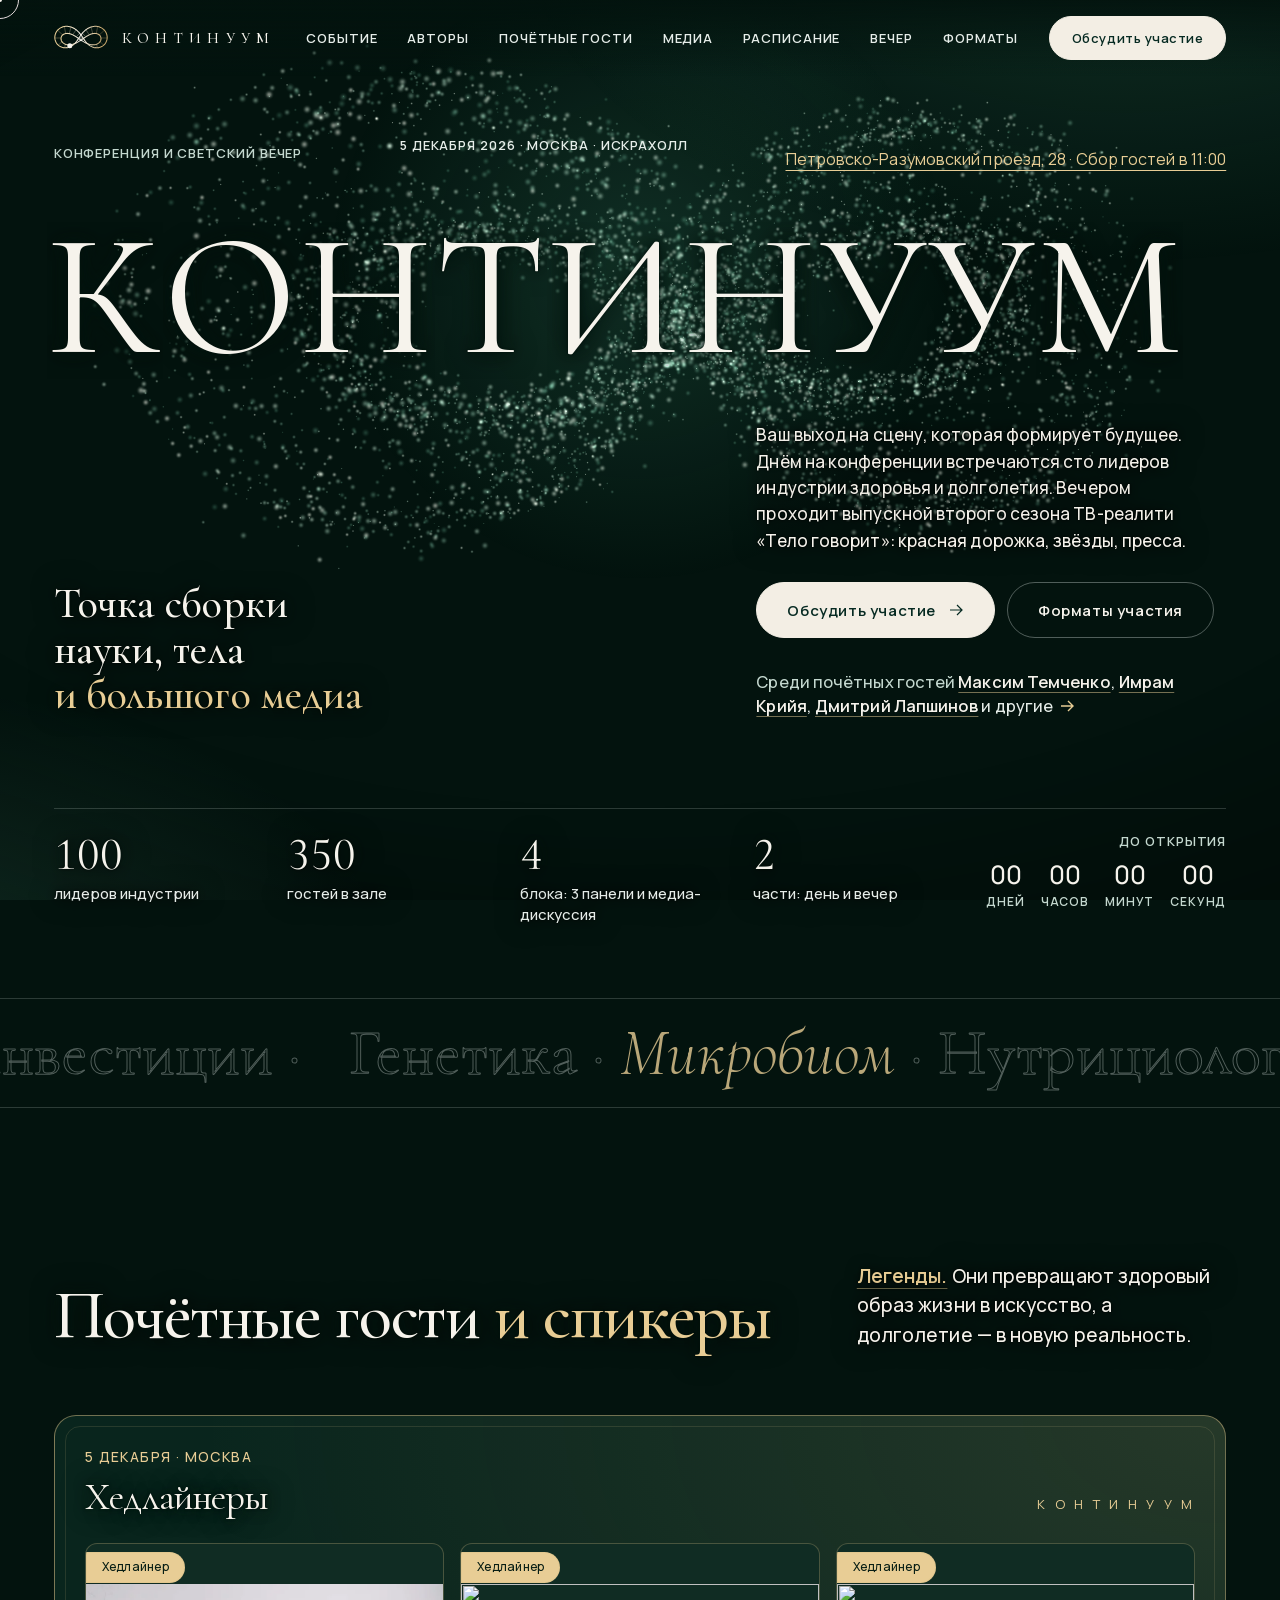
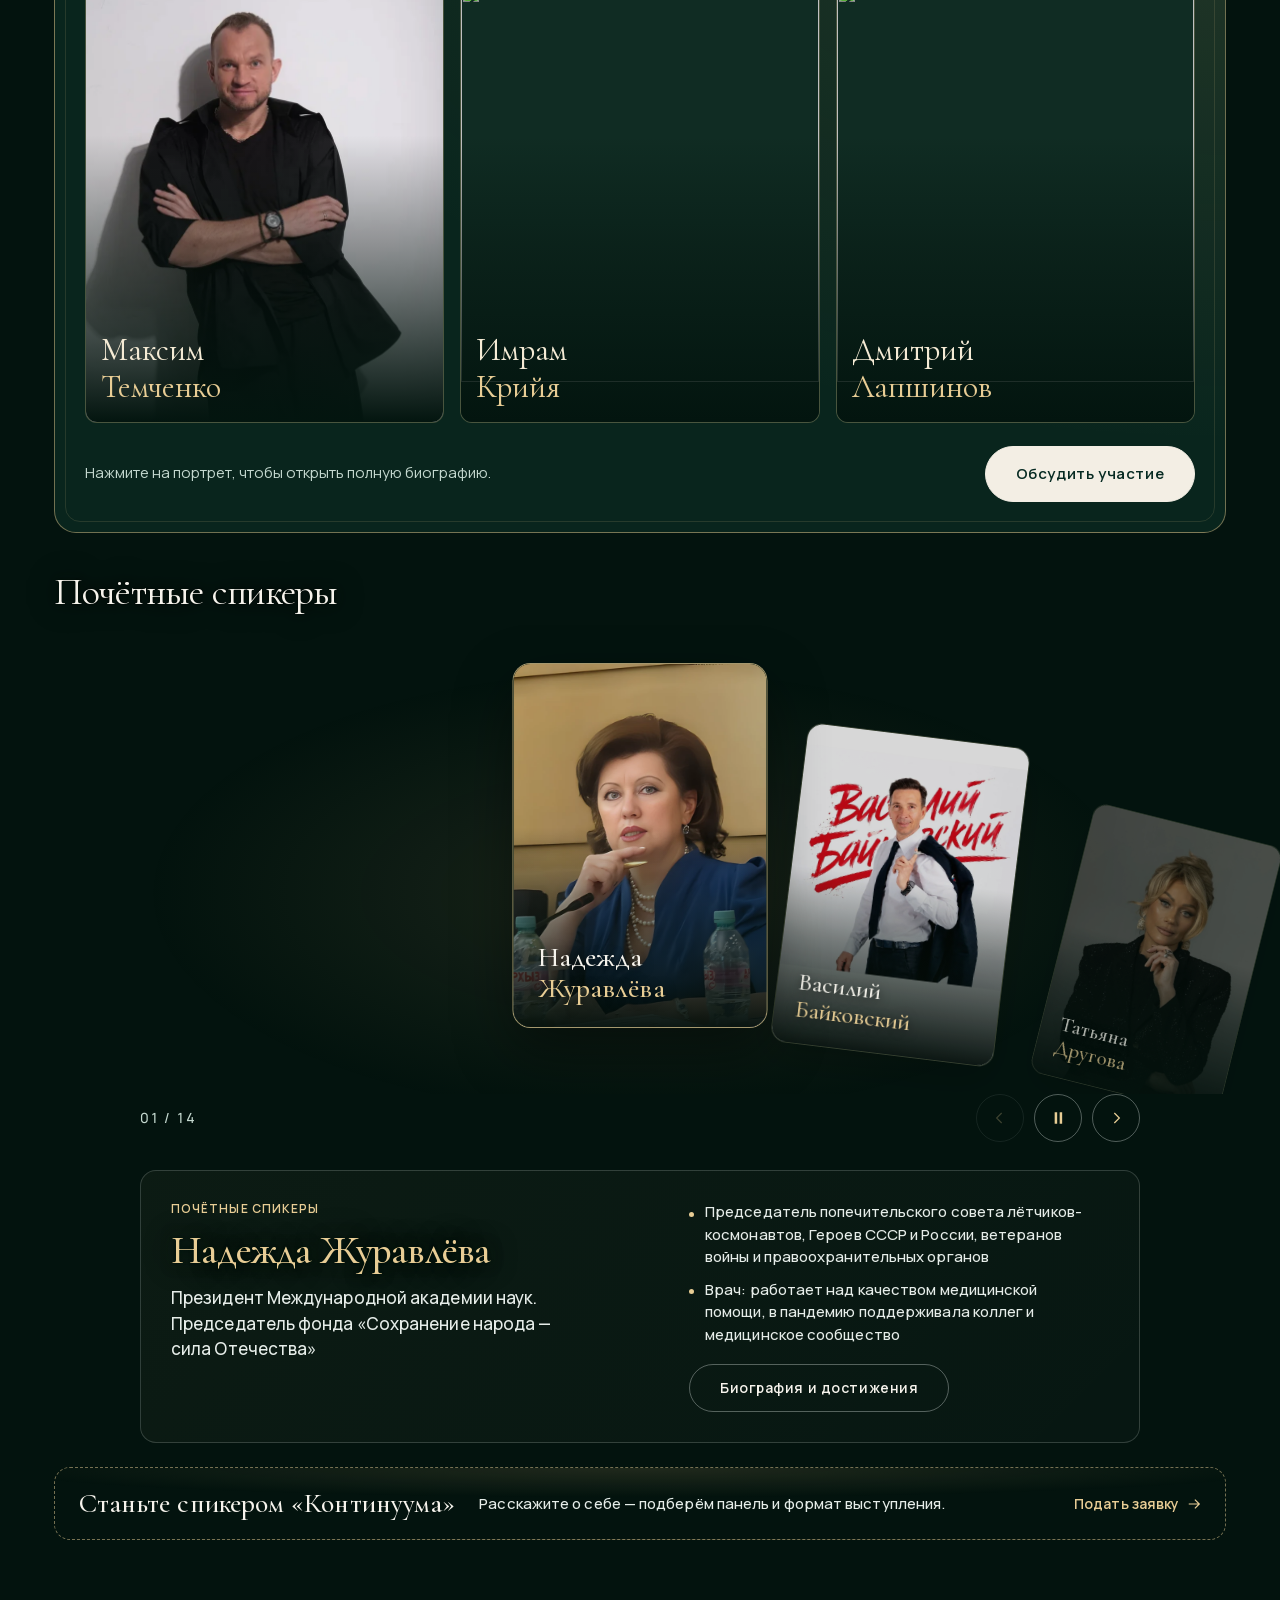
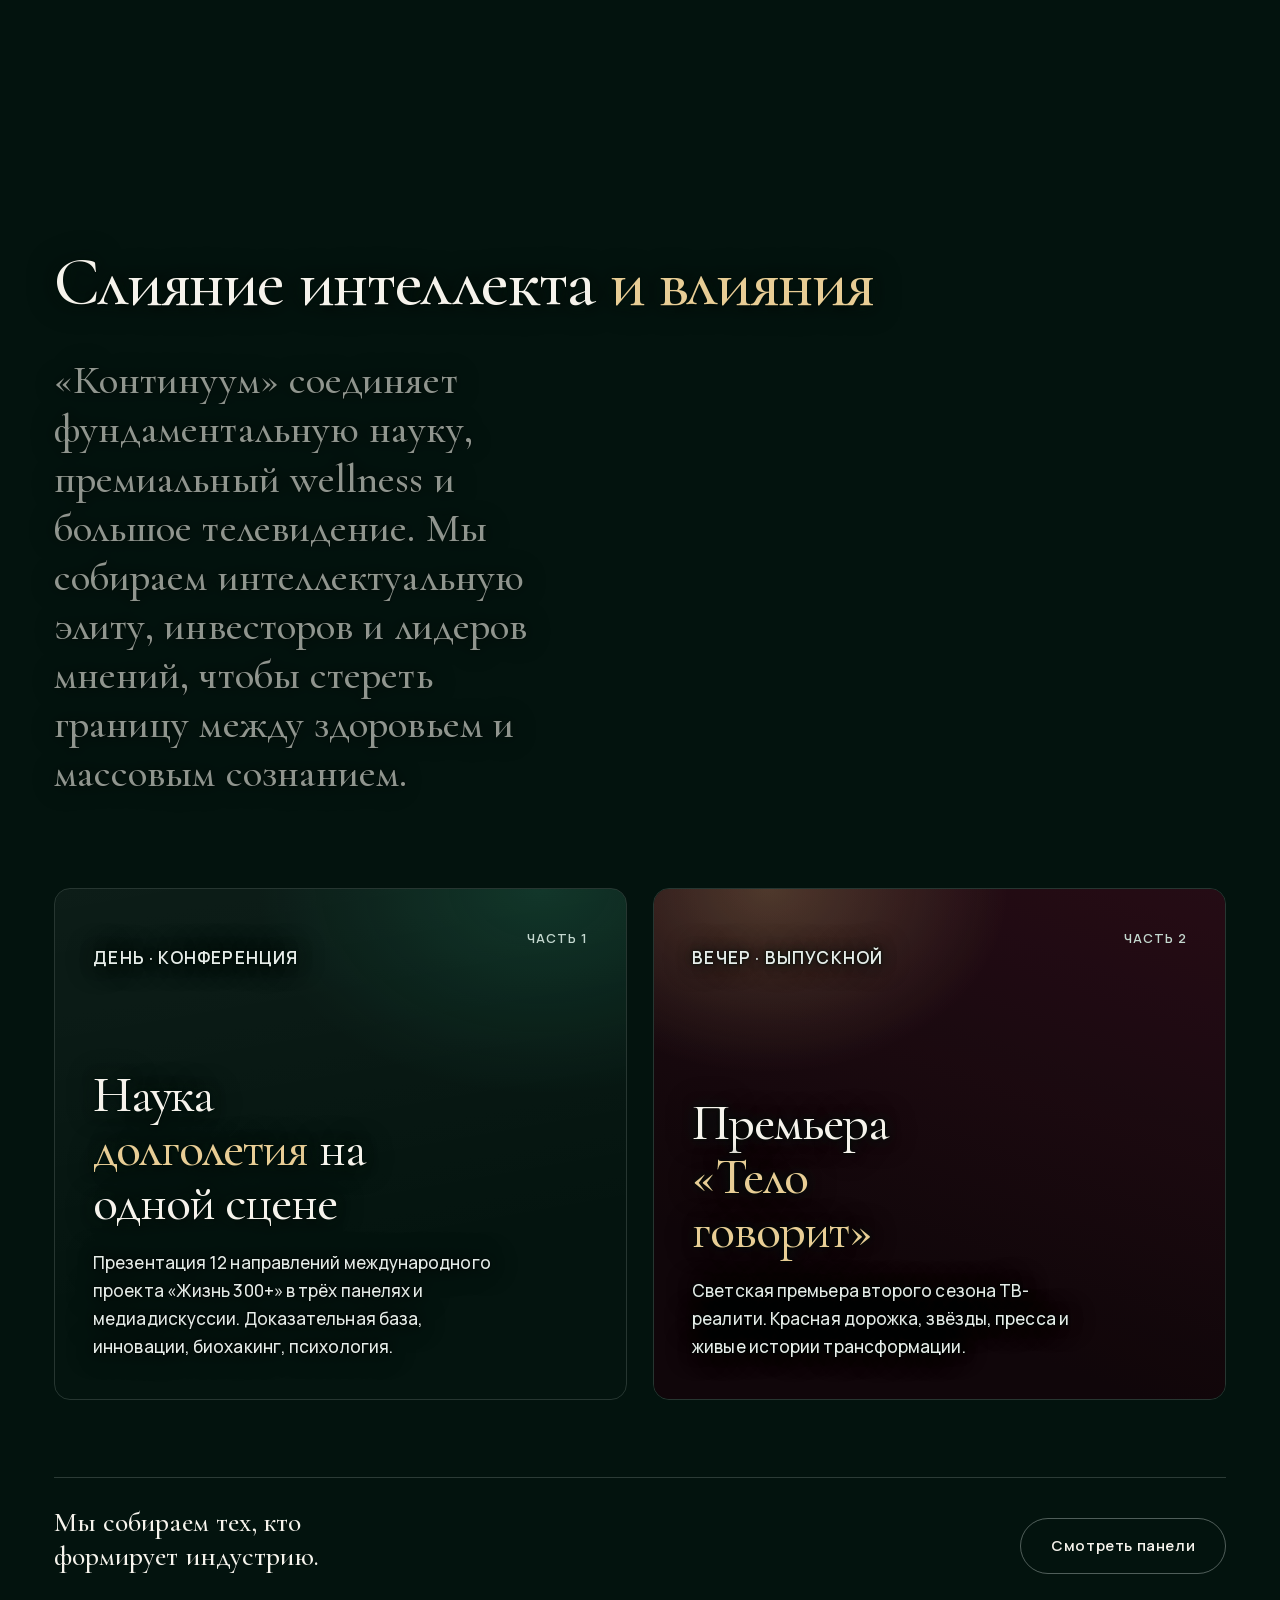
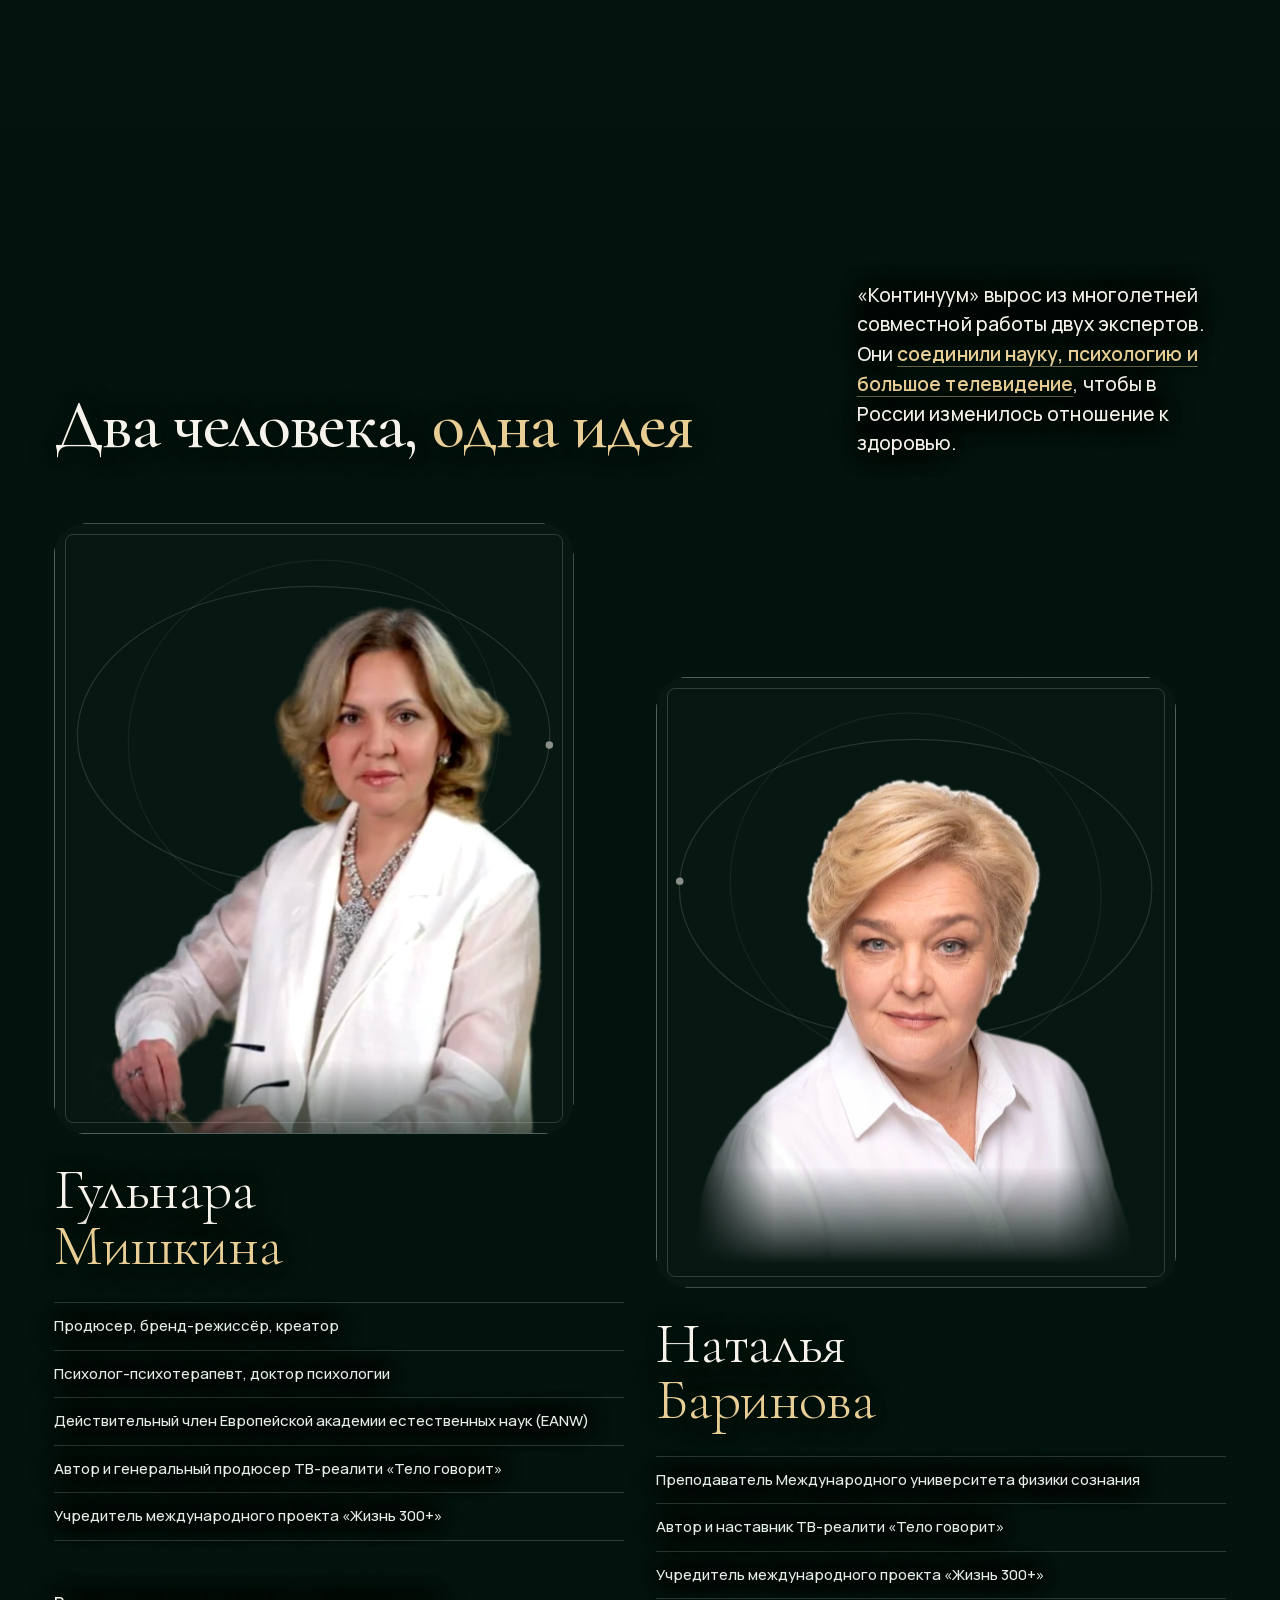
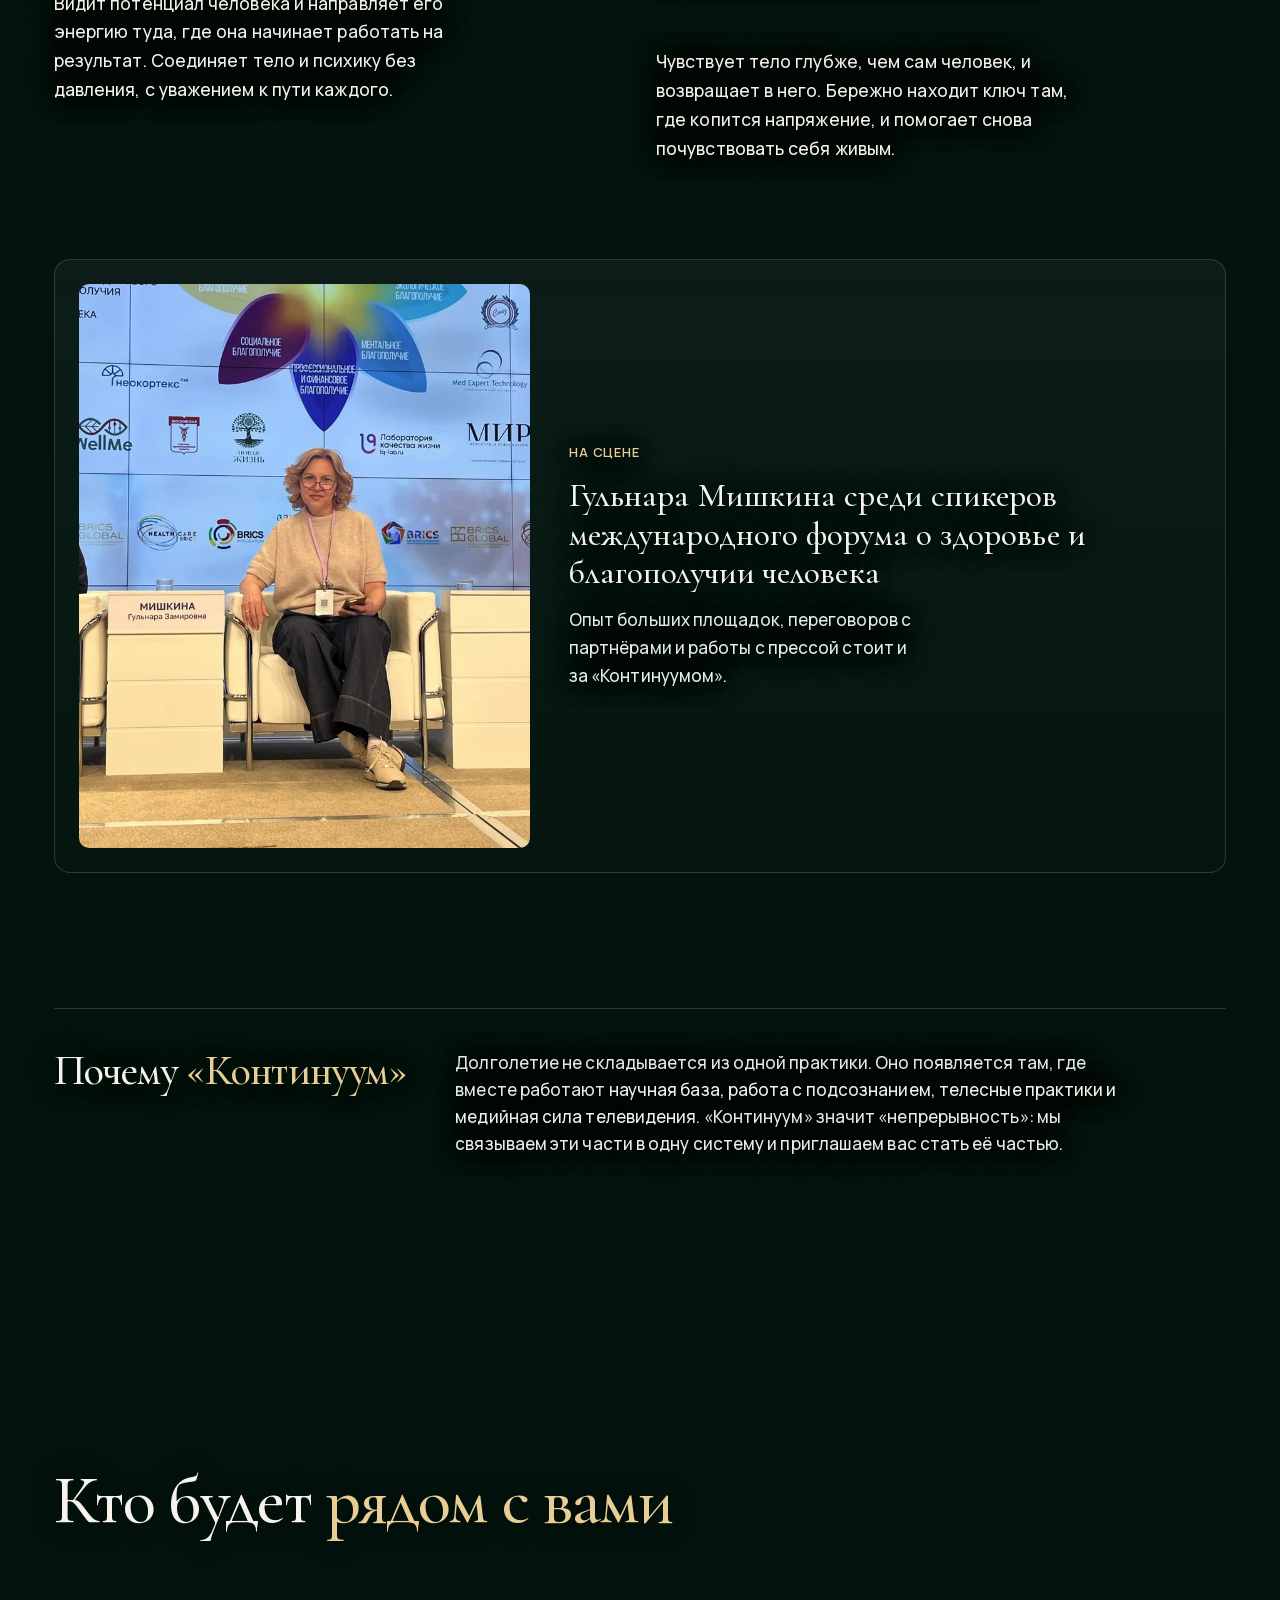
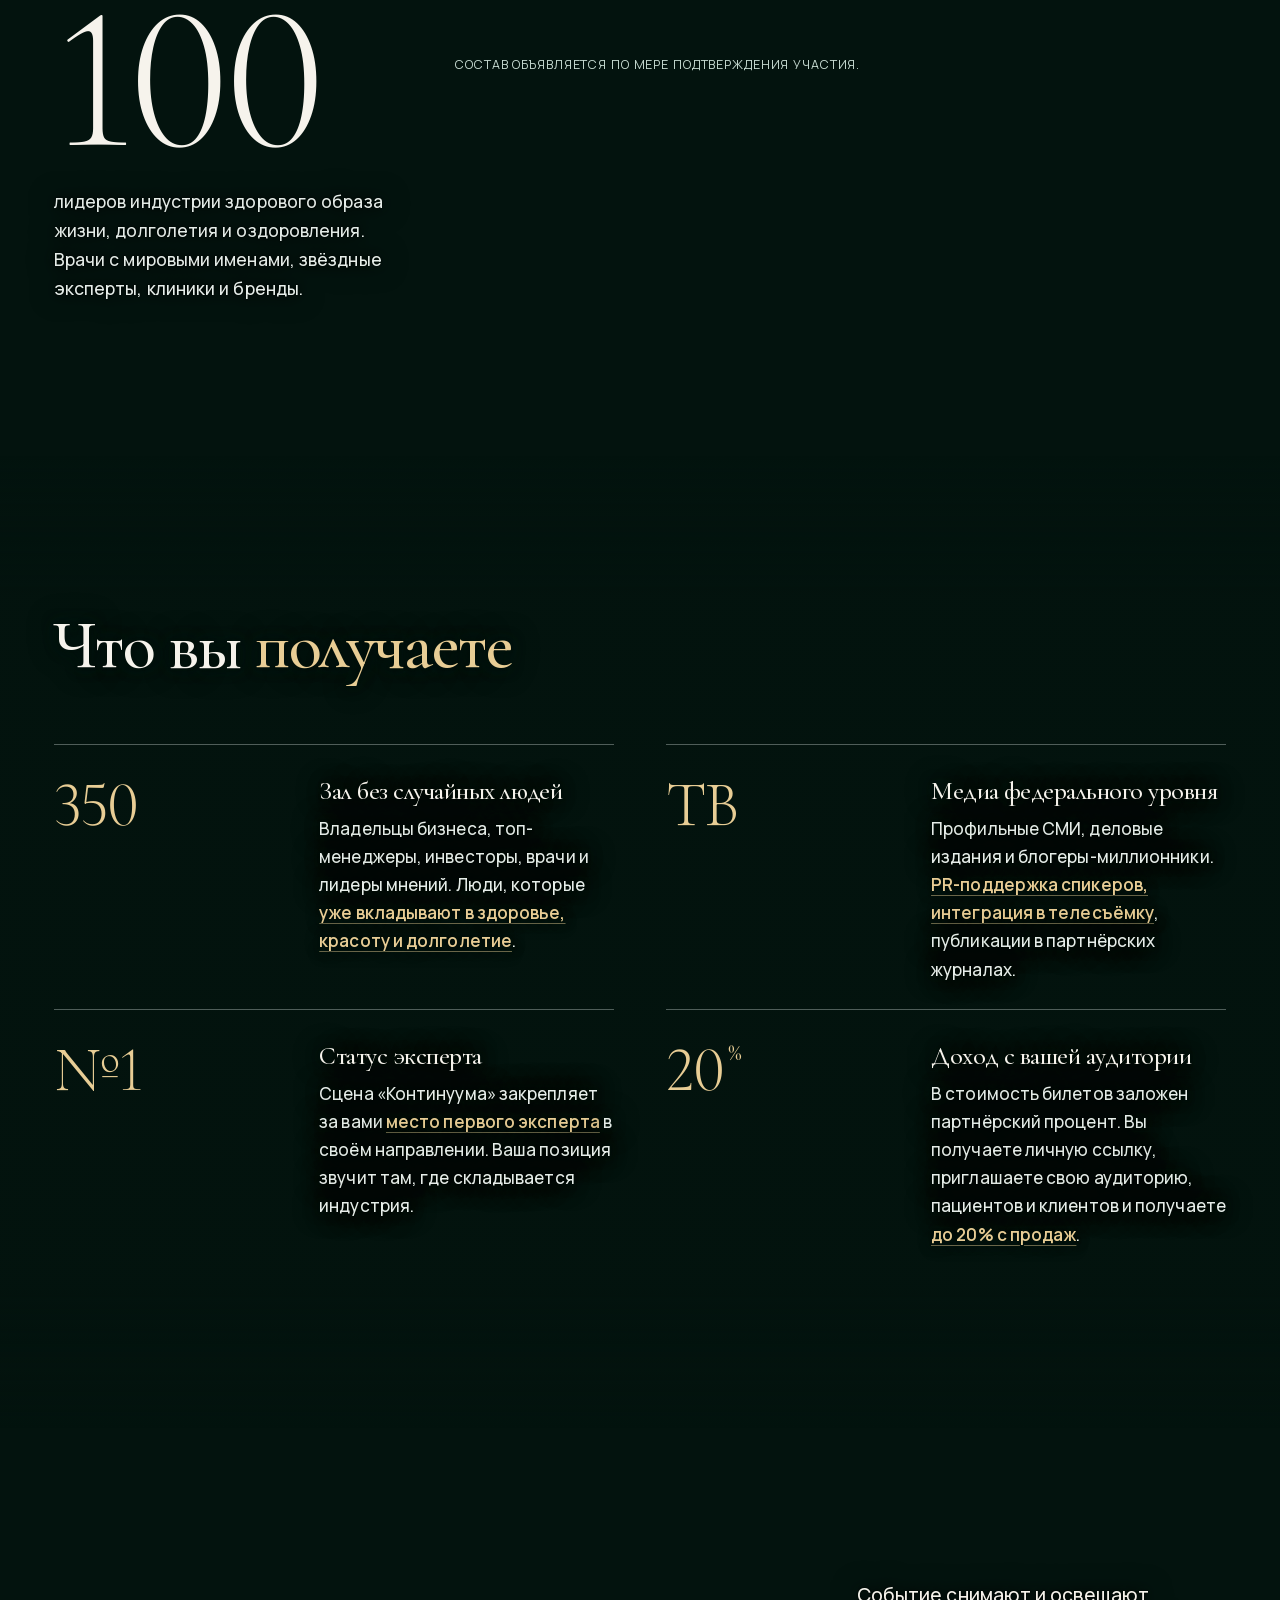
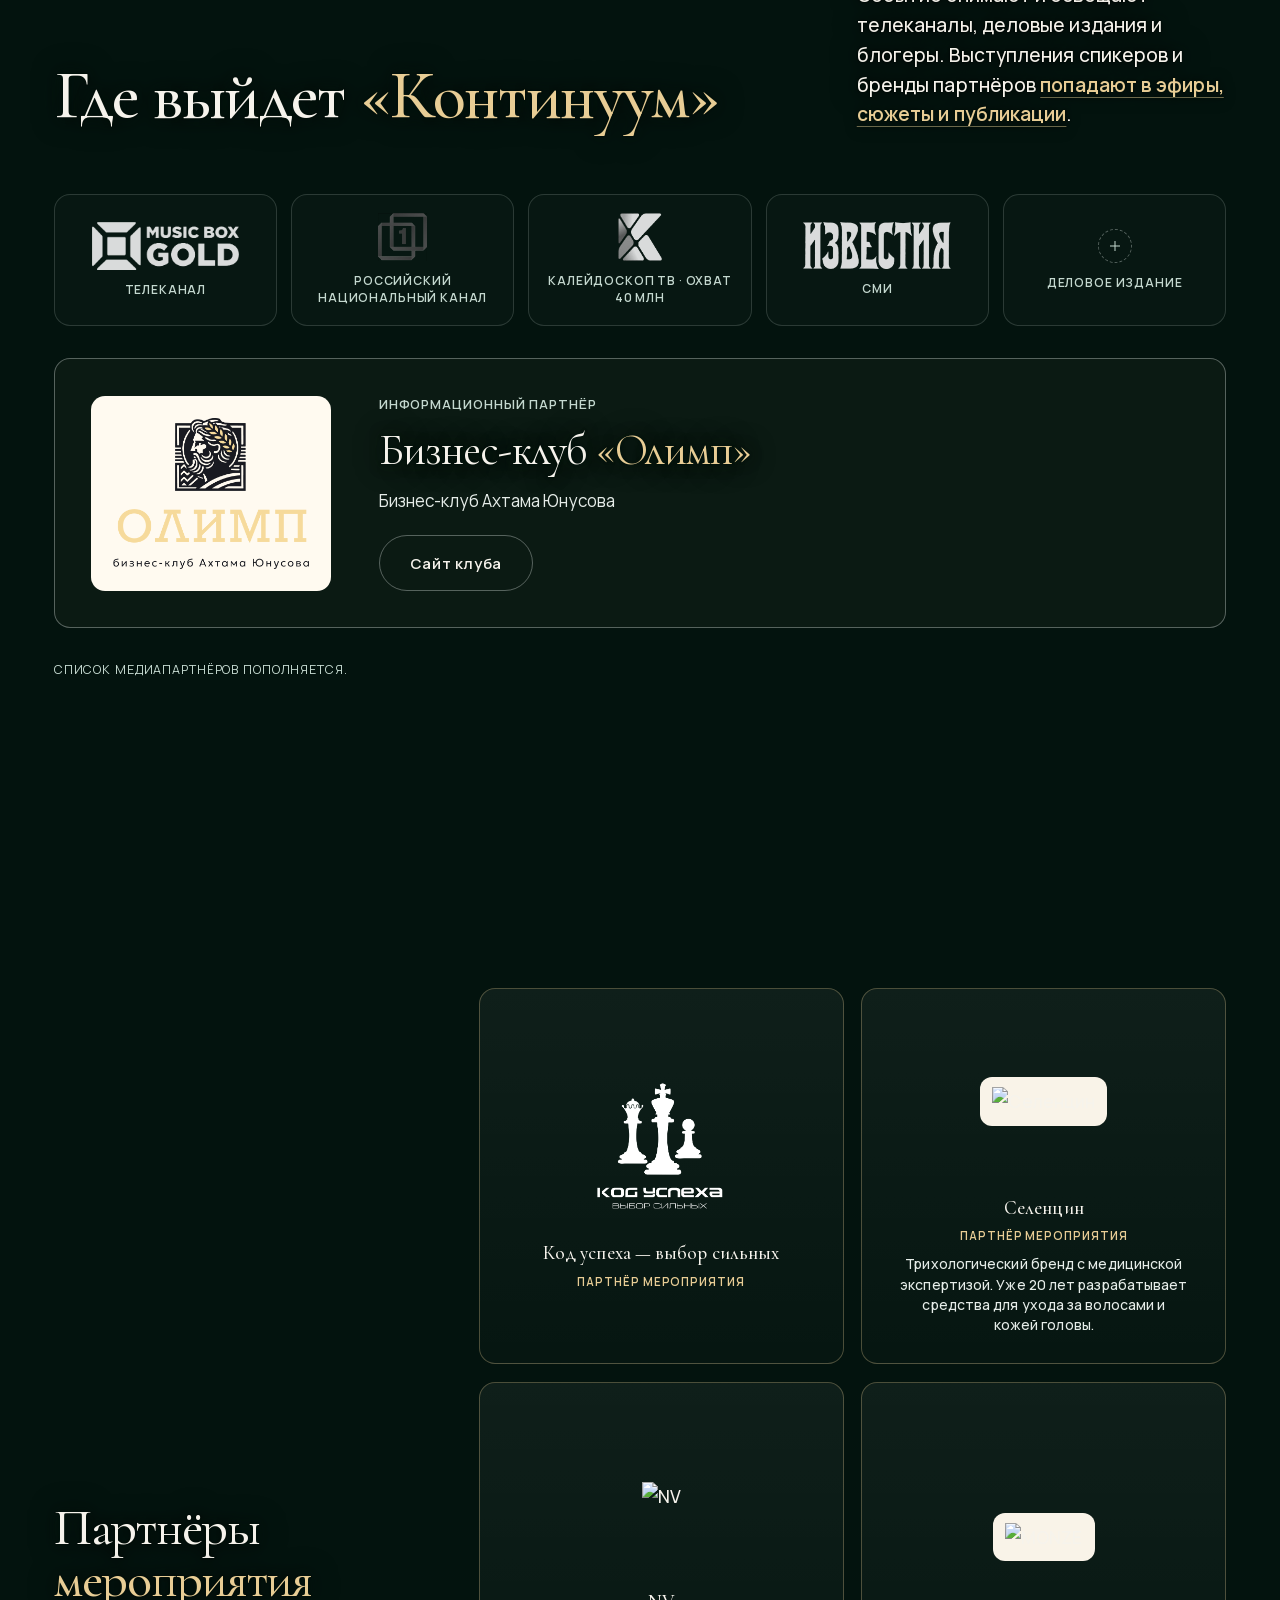
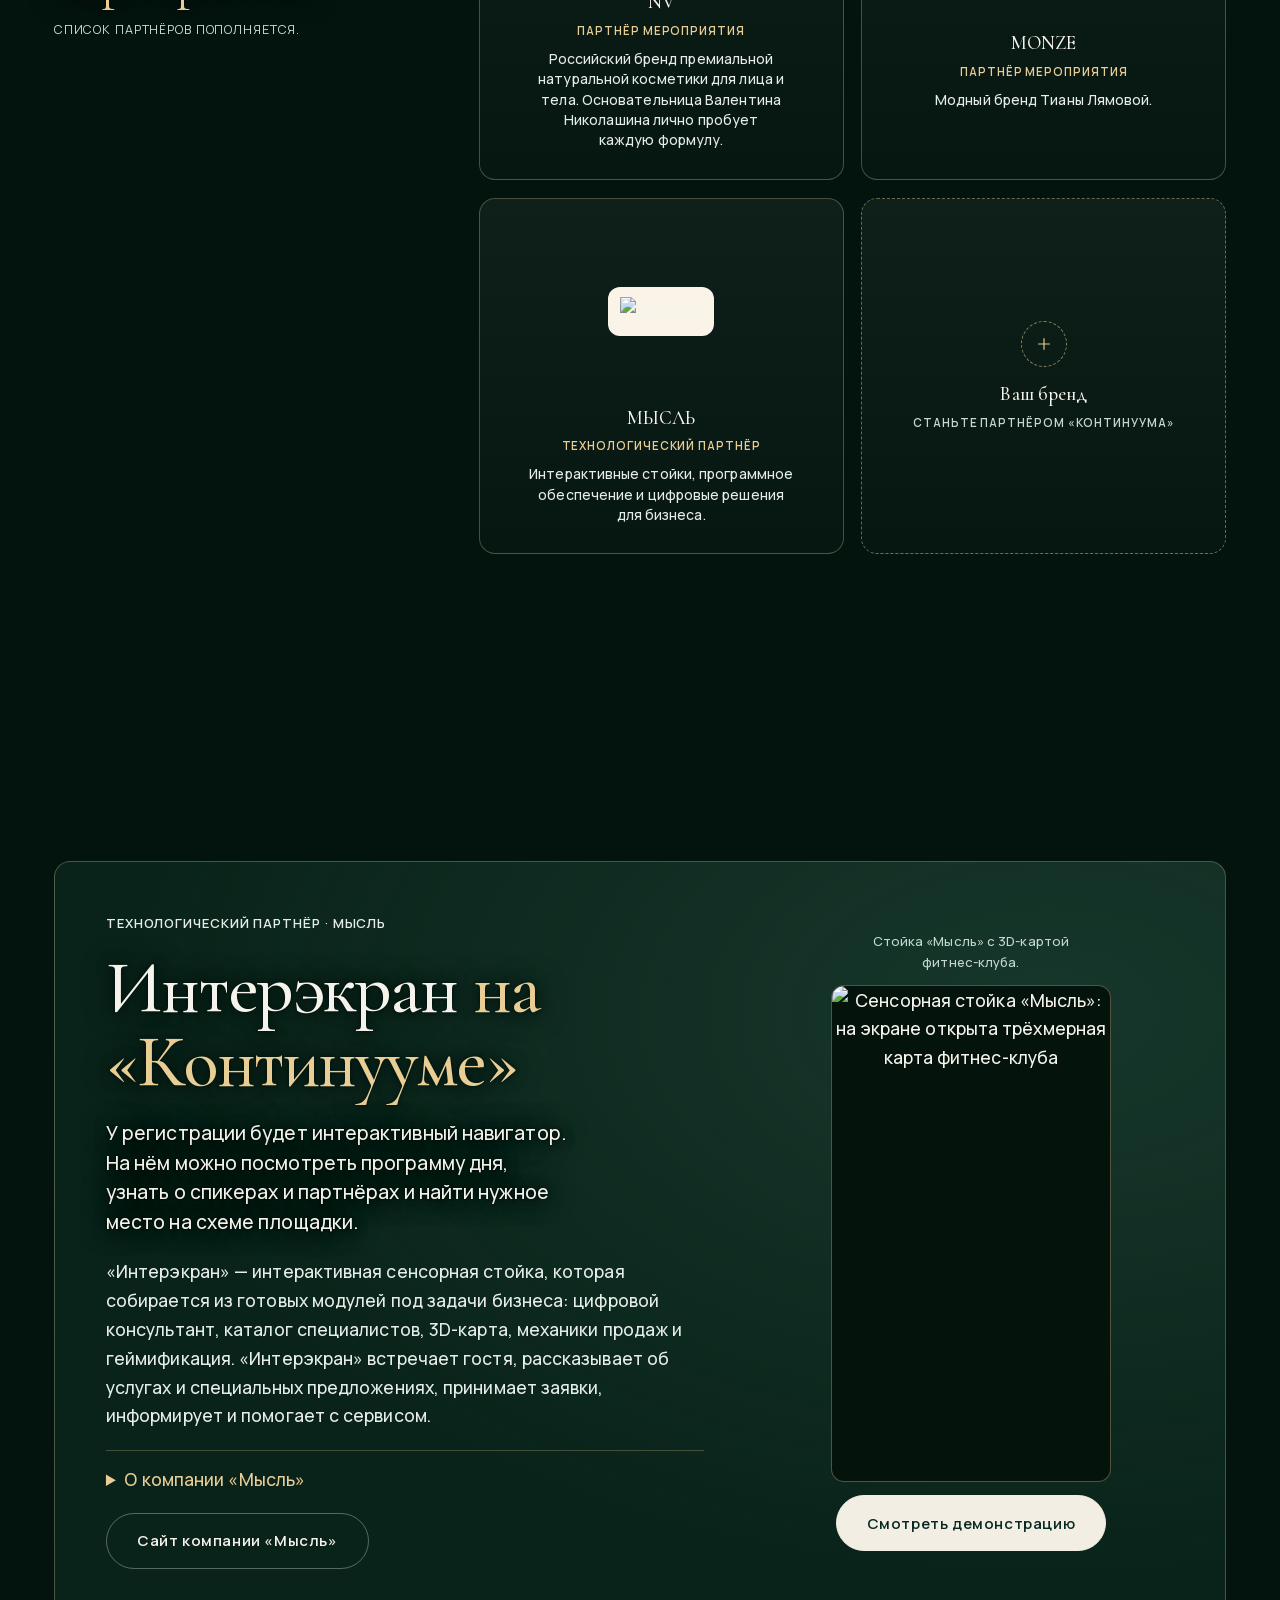
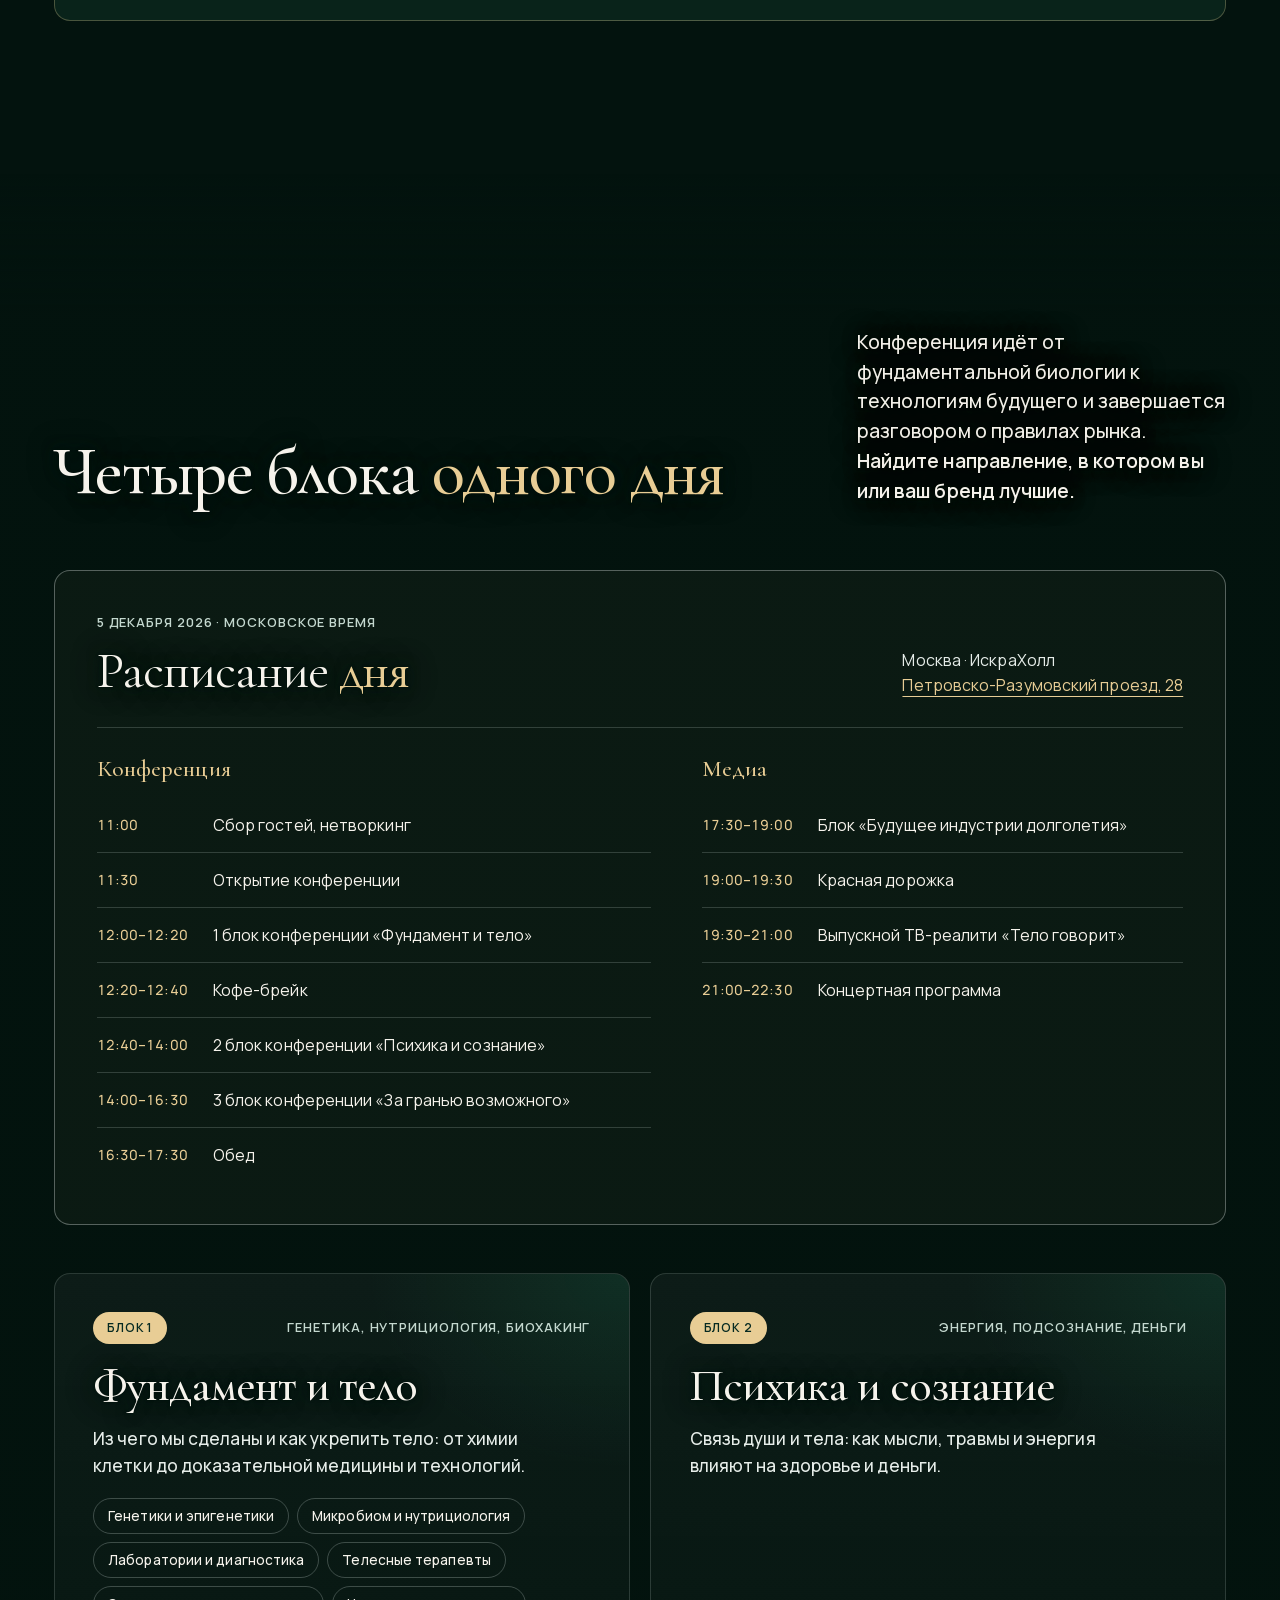
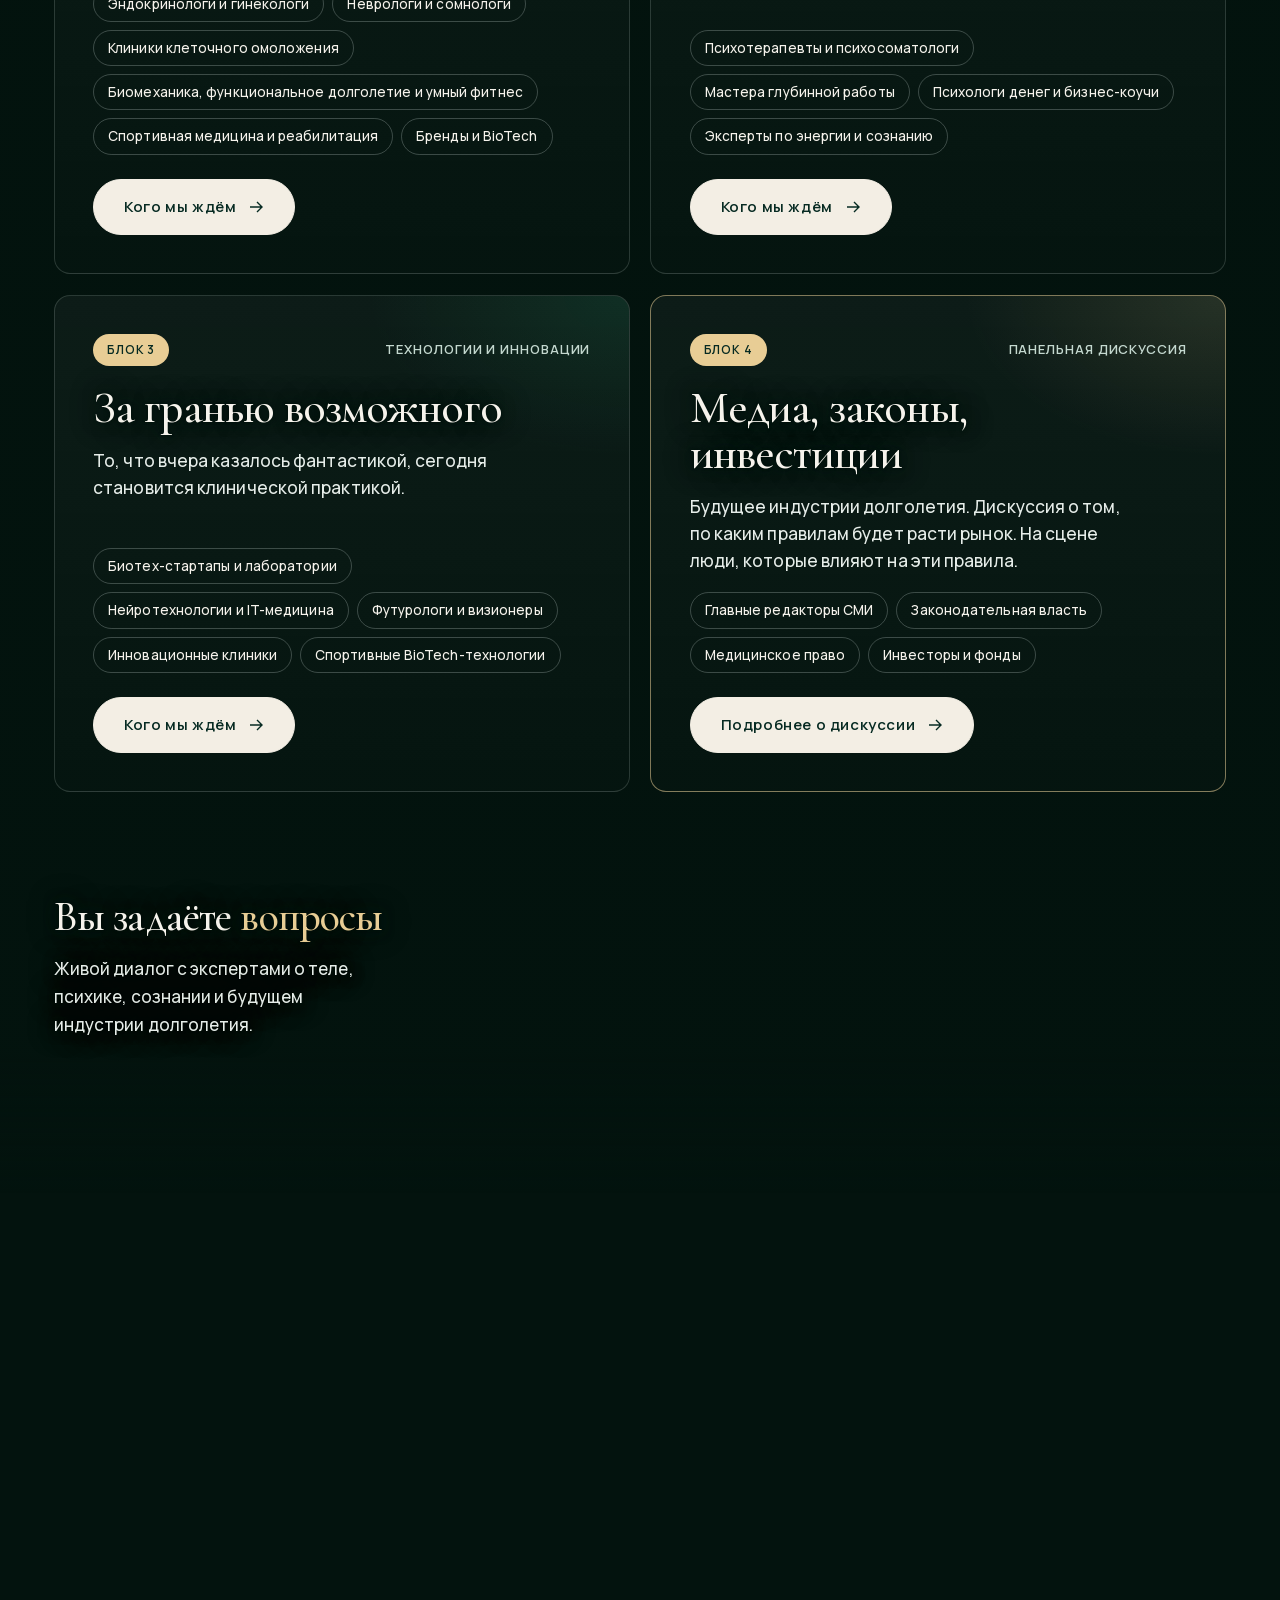
==== commit 00d052b4: "Use supported Rutube autoplay for official venue overview" ====
--- a/index.html
+++ b/index.html
@@ -1997,7 +1997,7 @@
     if(film){ const f=$('#venueFilm'), btn=f.querySelector('.film__btn');
       f.dataset.bg=film.cover; $('#filmLen').textContent=film.duration||'';
       btn.addEventListener('click',()=>{const iframe=document.createElement('iframe');
-        iframe.src=film.embed+(film.embed.includes('?')?'&':'?')+'autoplay=1';iframe.title='Официальный видеообзор ИскраХолла';
+        iframe.src=film.embed+(film.embed.includes('?')?'&':'?')+'autoplay=true&autostartmute=true';iframe.title='Официальный видеообзор ИскраХолла';
         iframe.allow='autoplay; fullscreen; picture-in-picture';iframe.allowFullscreen=true;
         f.replaceChildren(iframe);f.classList.add('film--playing');});
       f.hidden=false; }
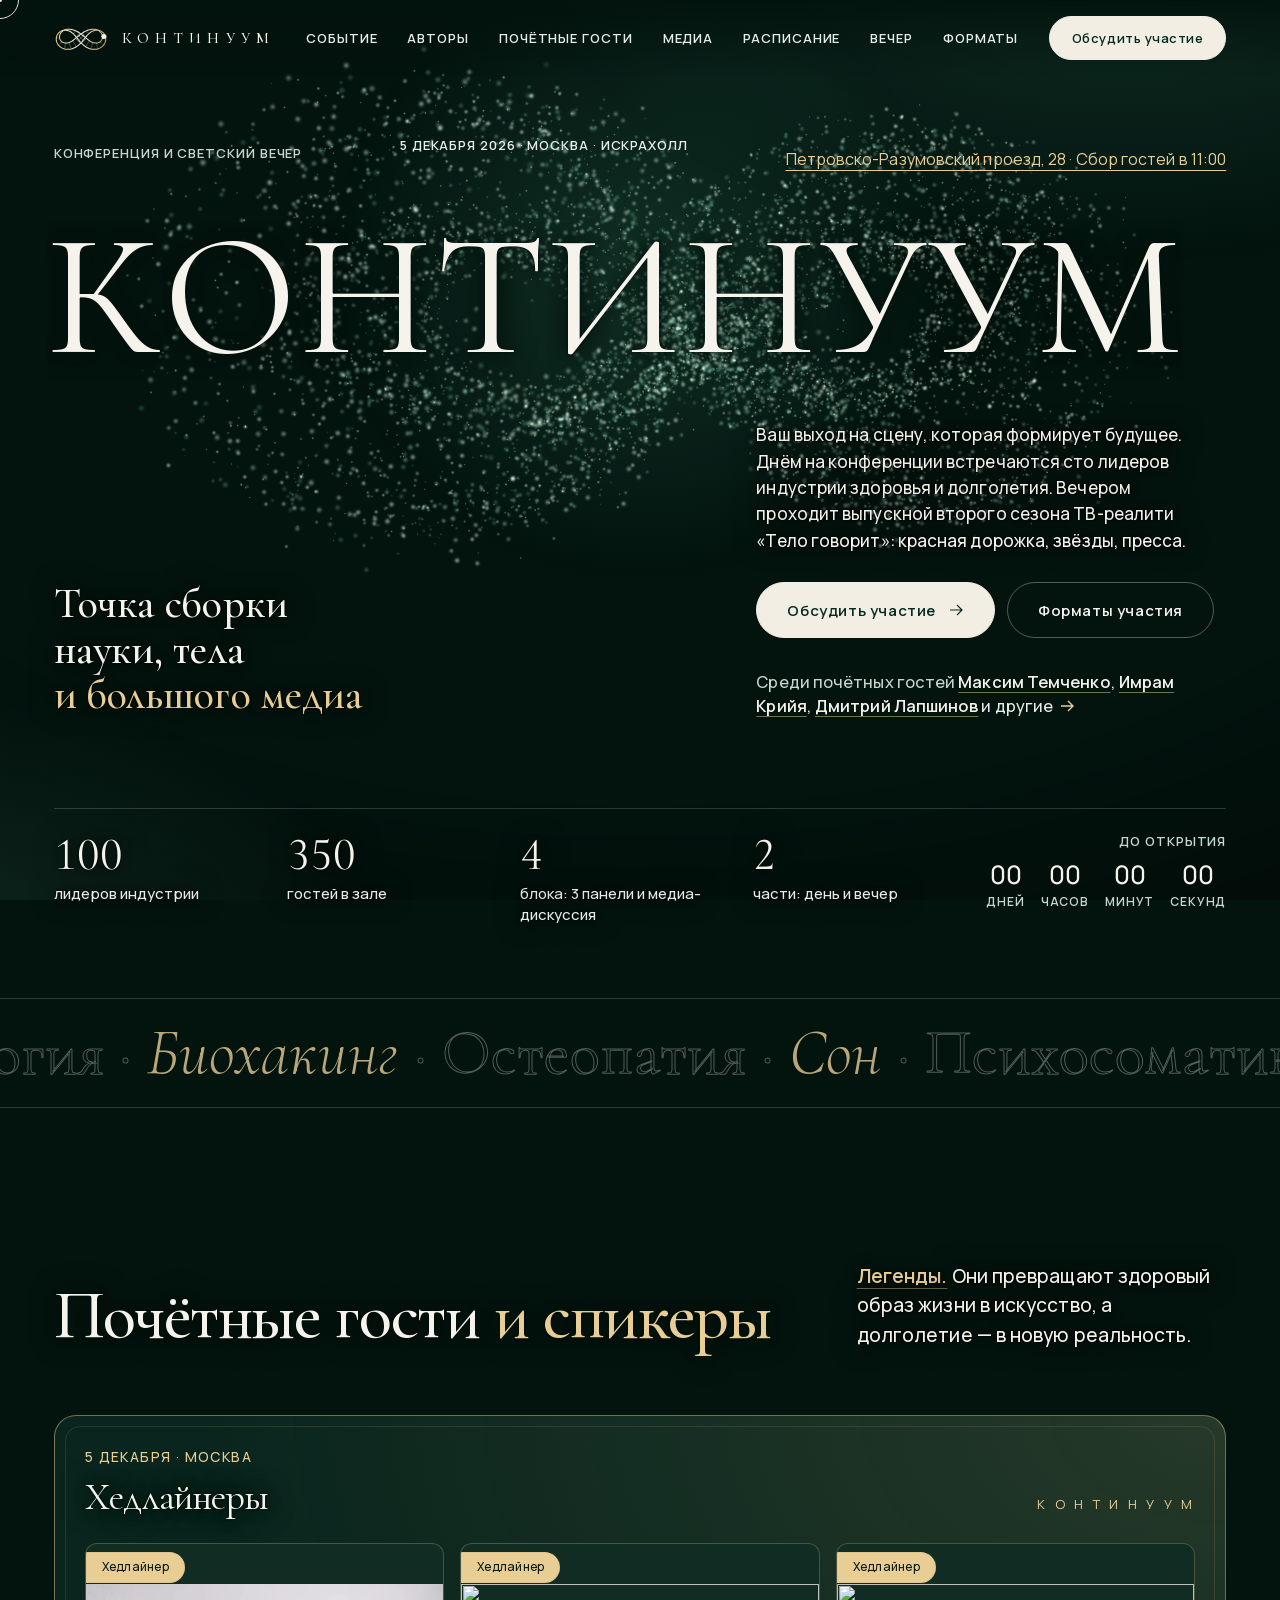
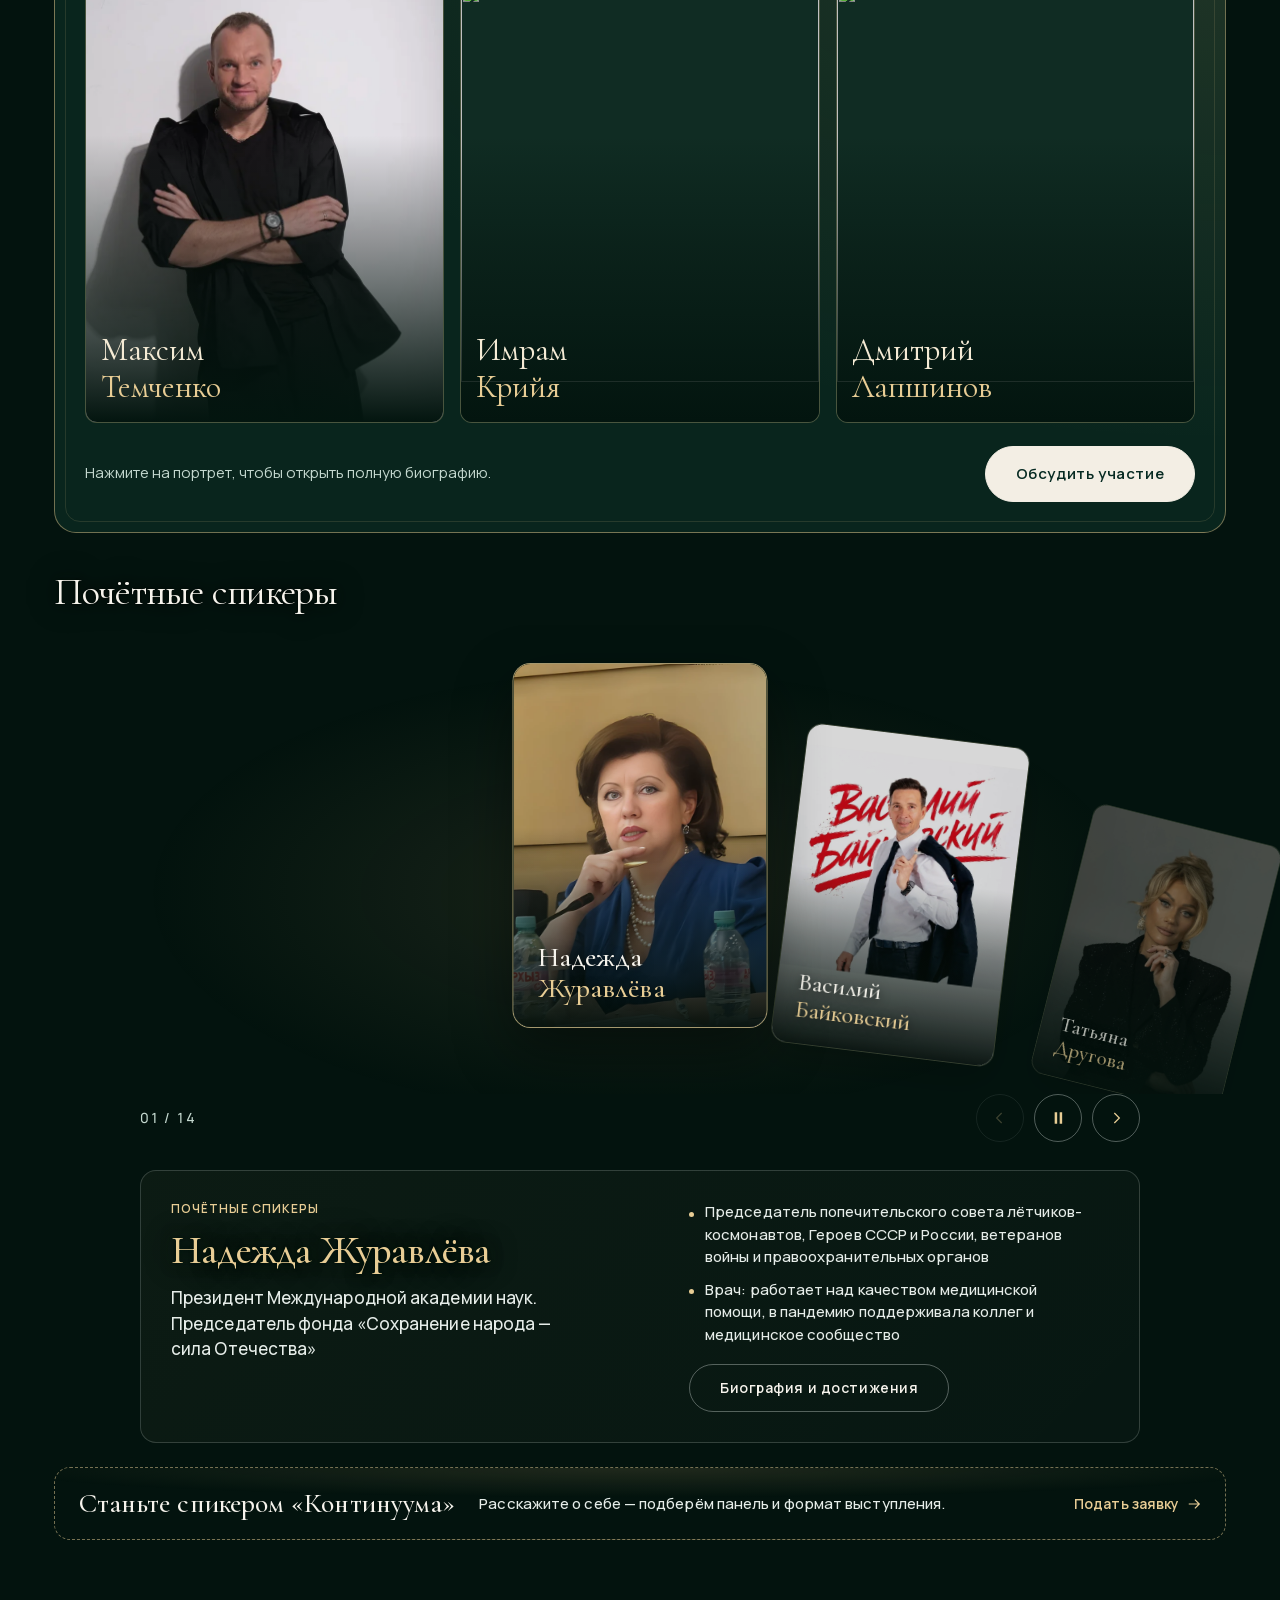
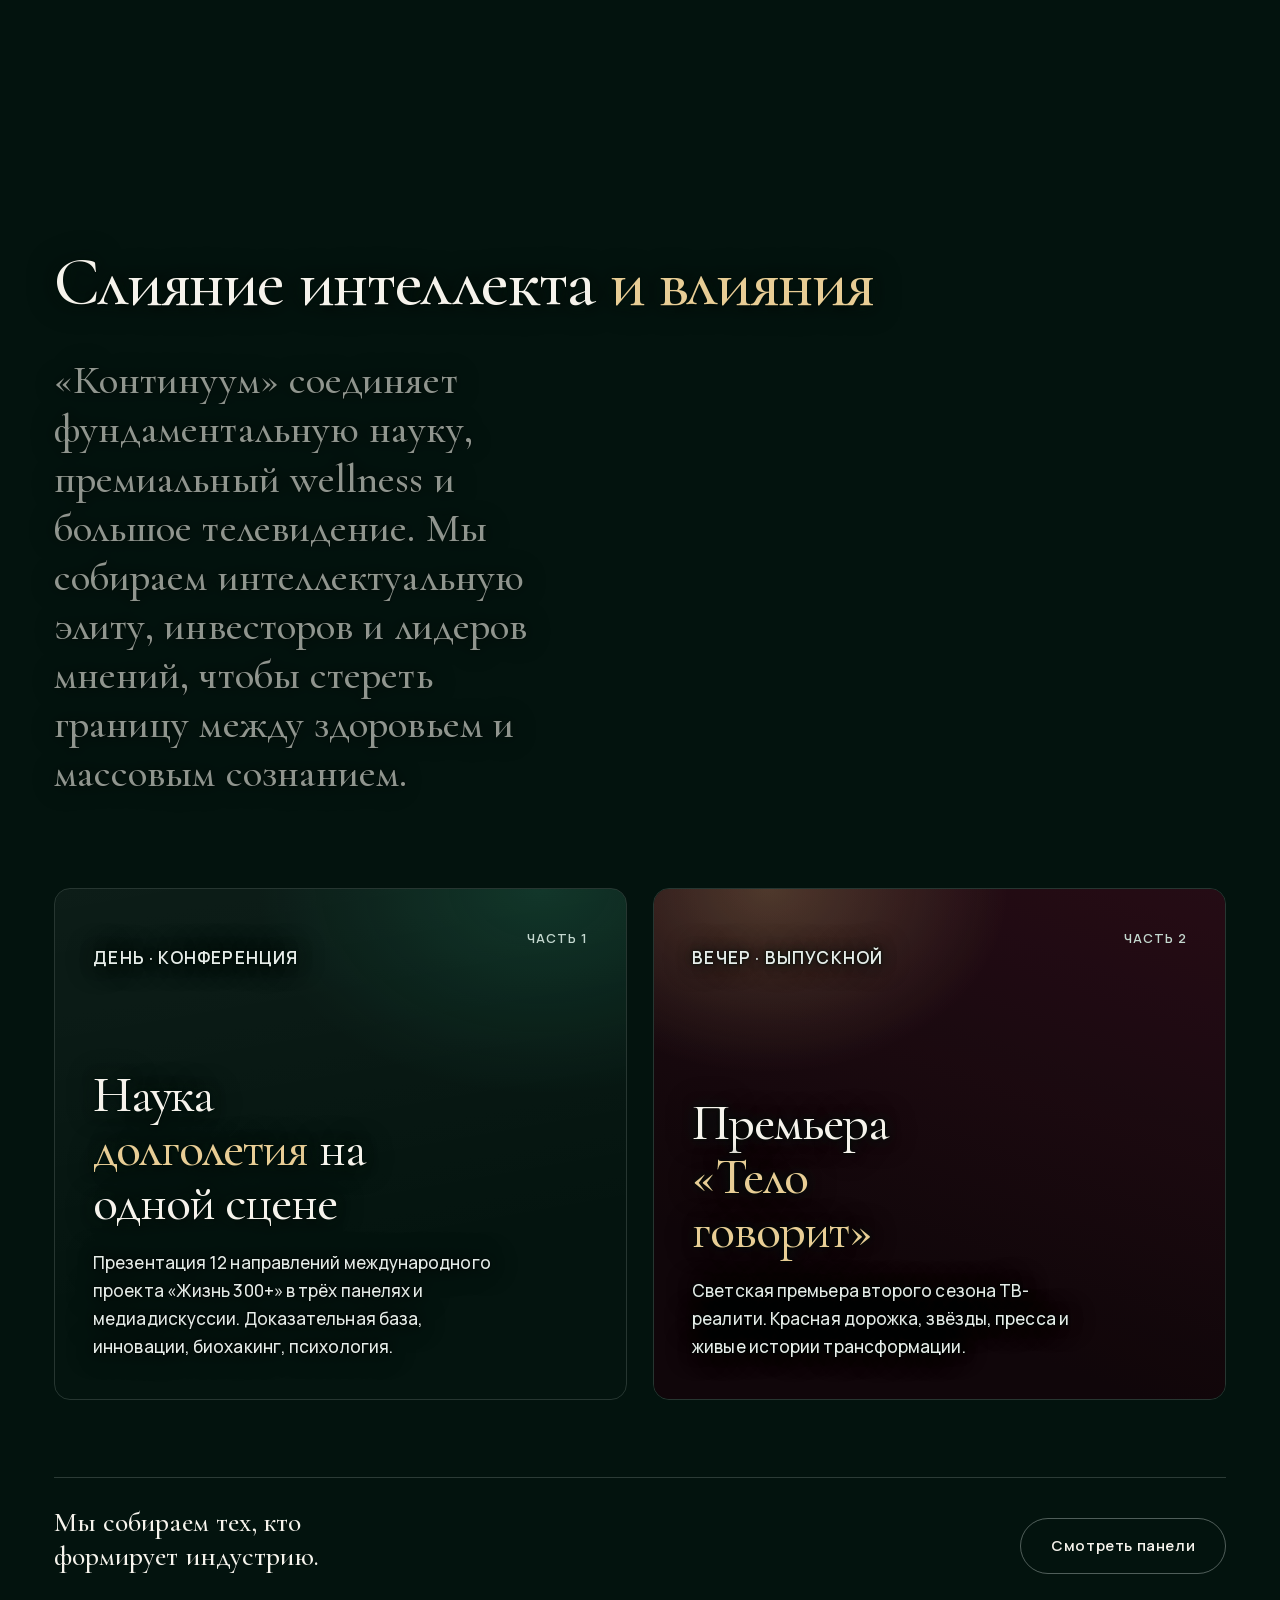
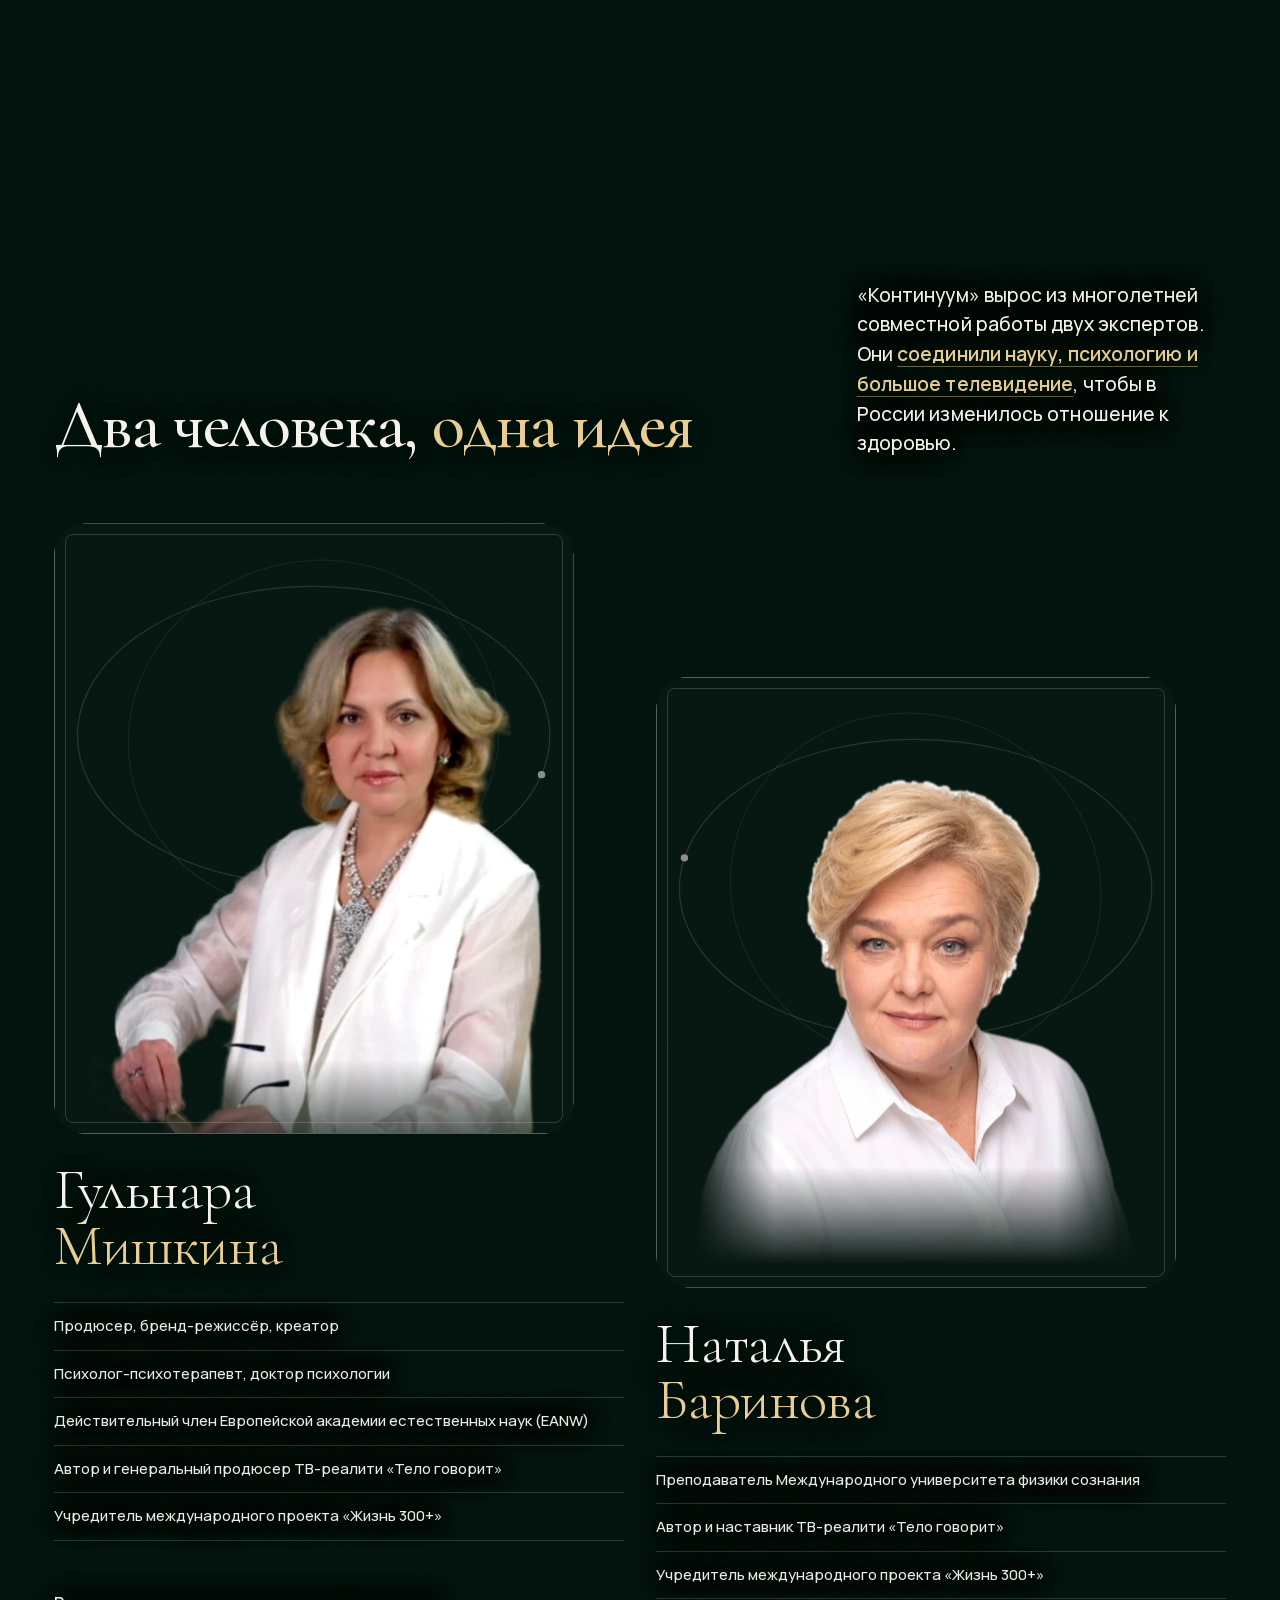
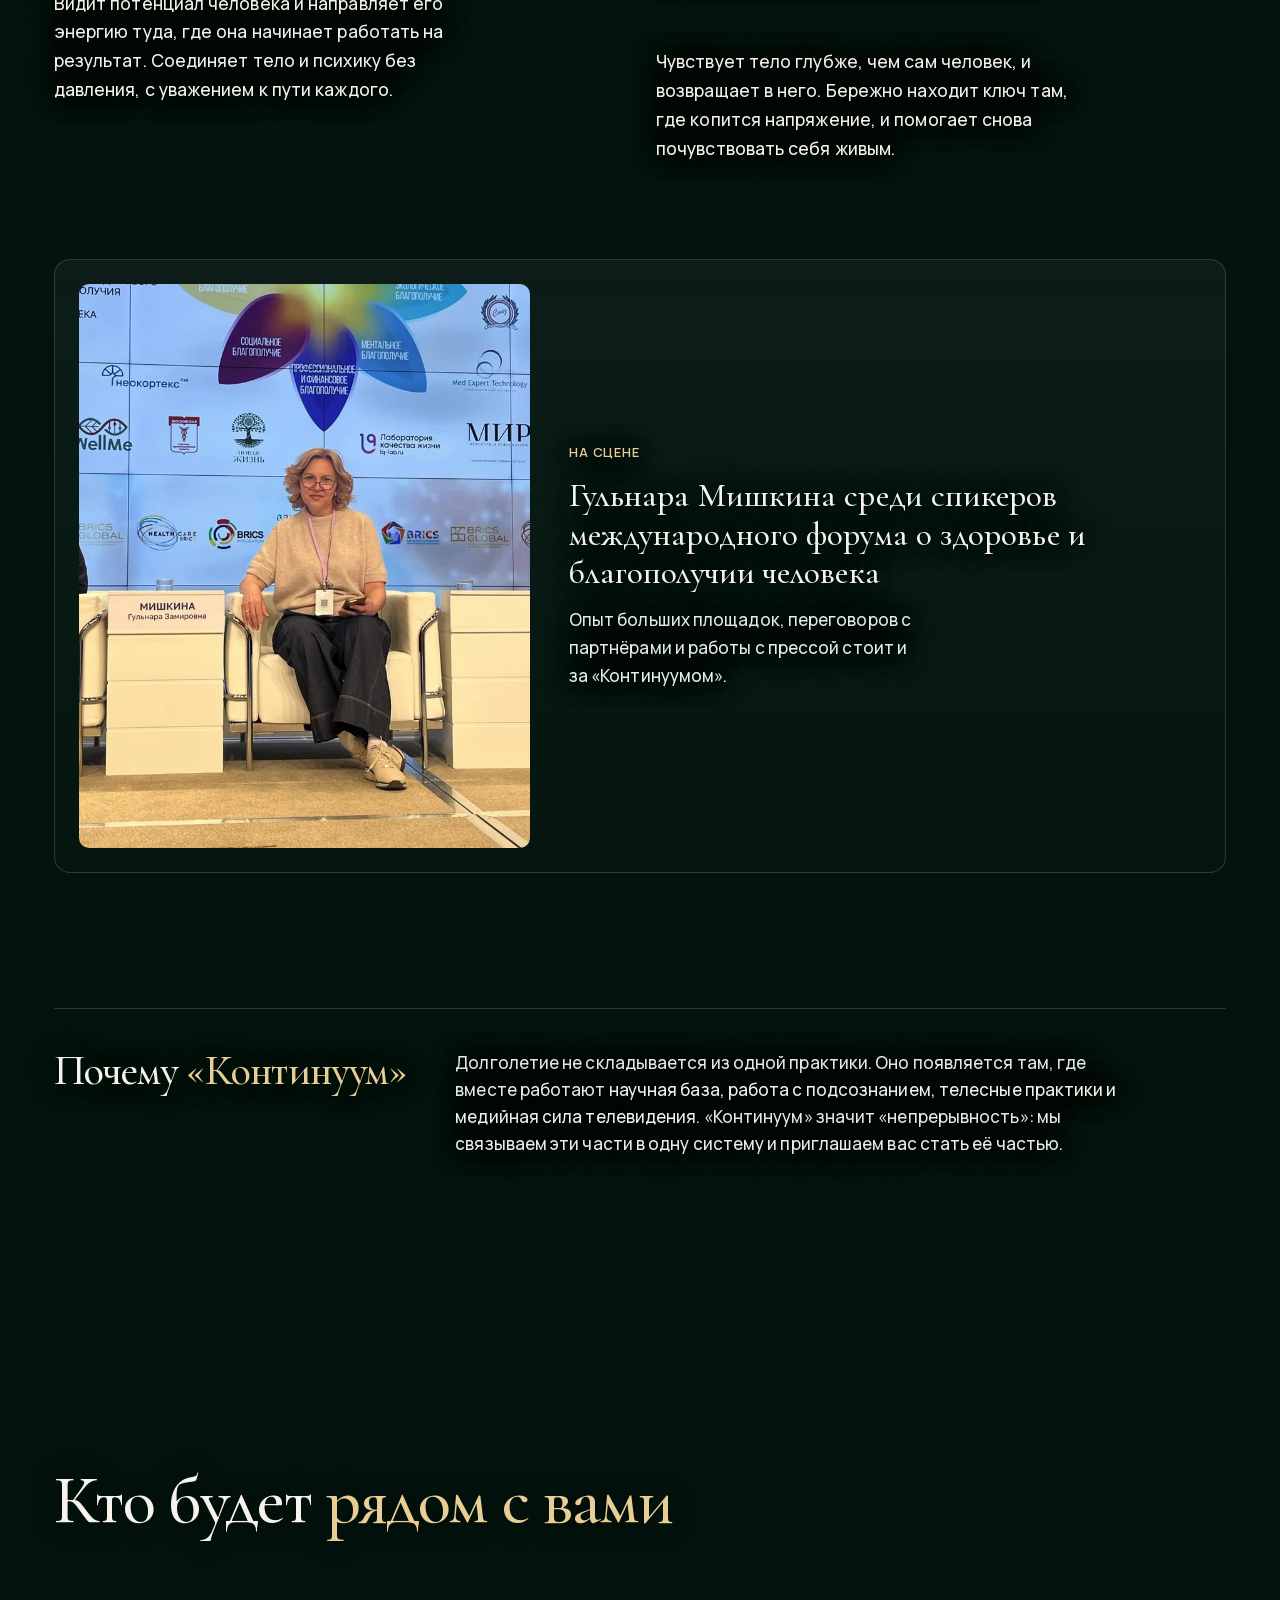
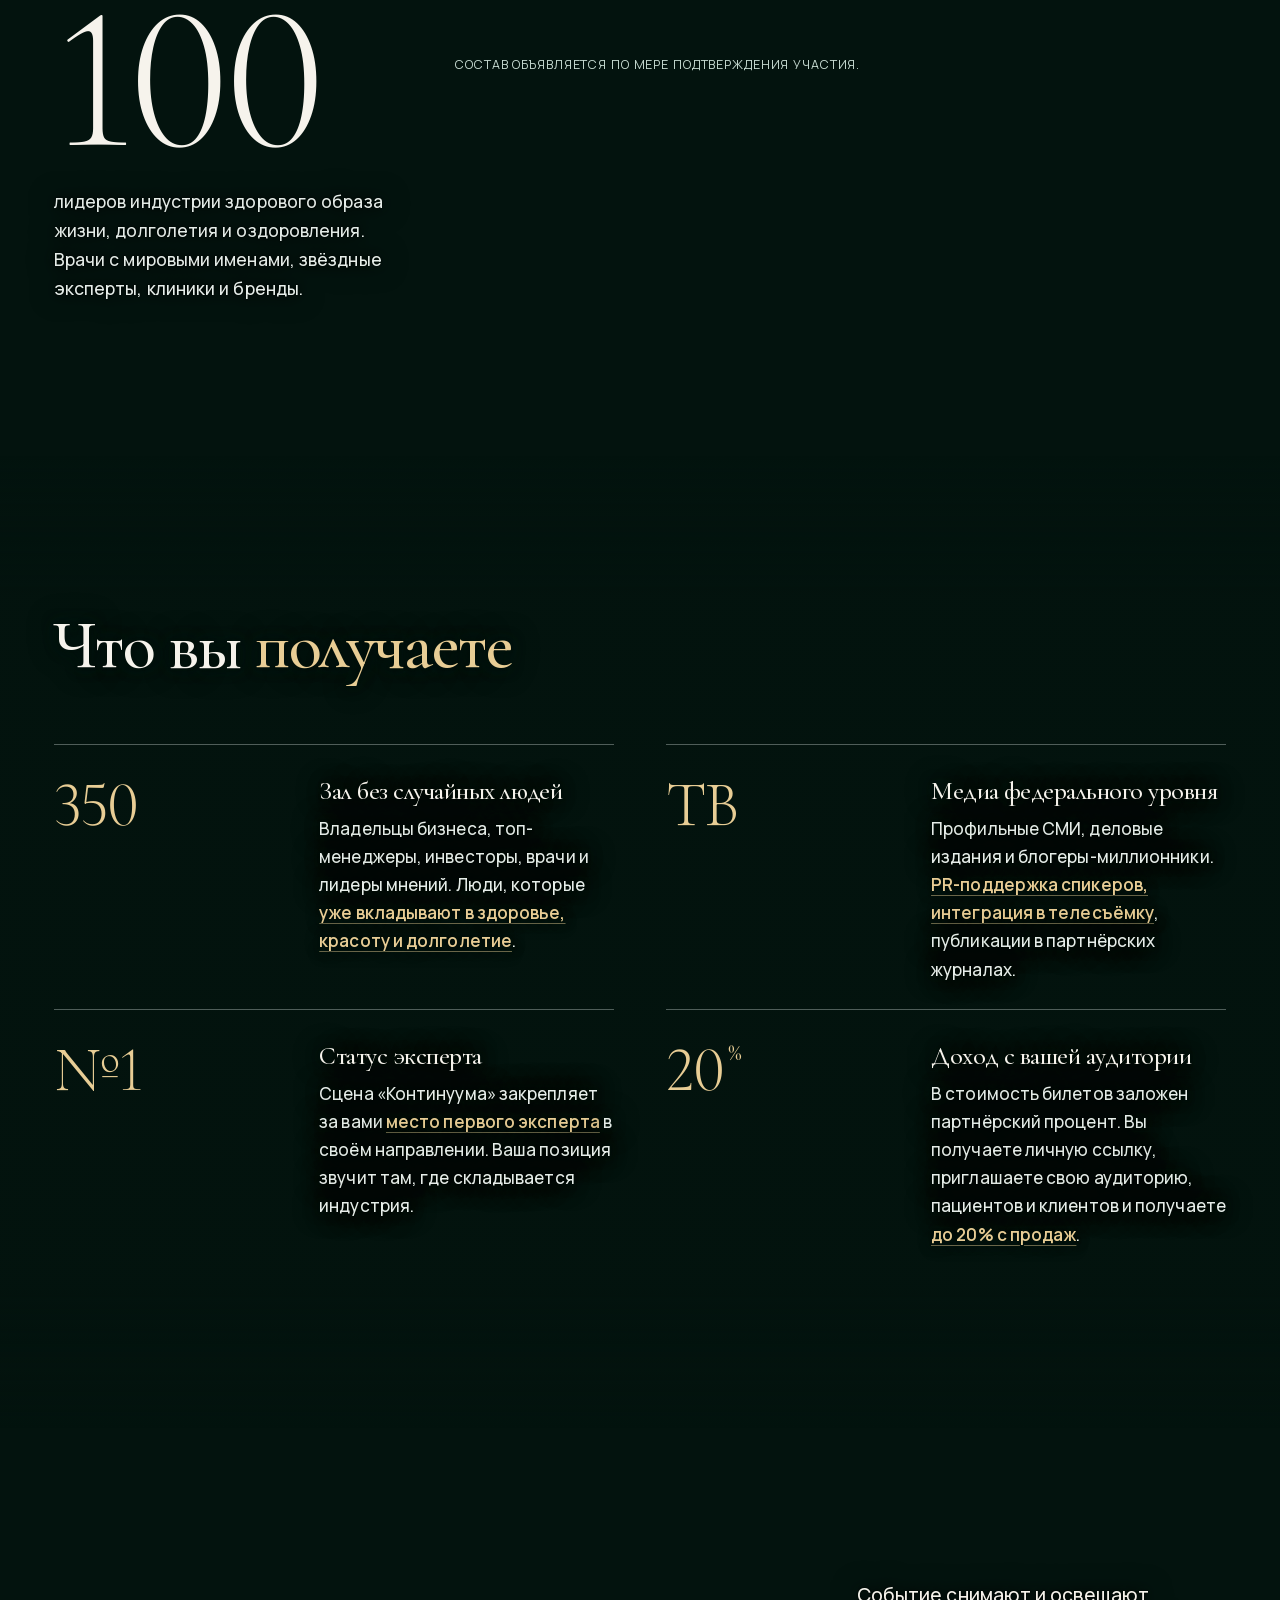
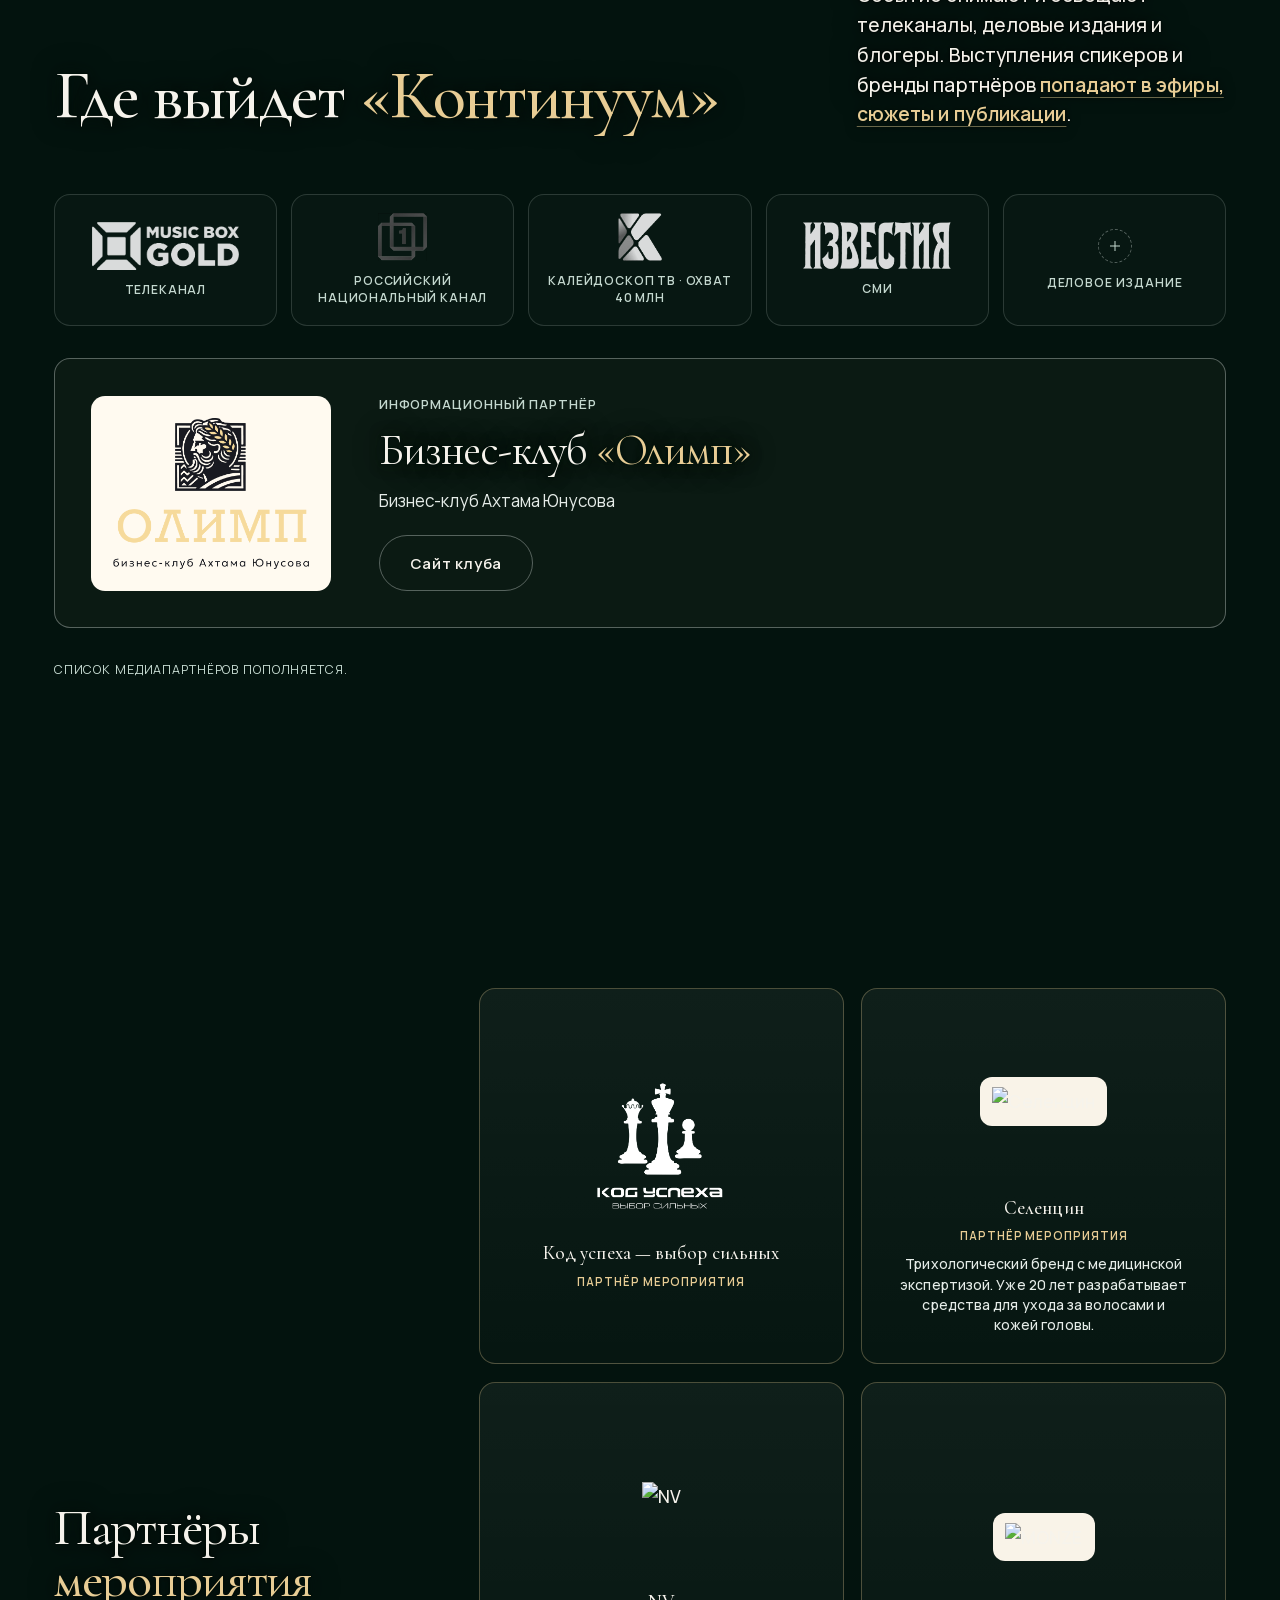
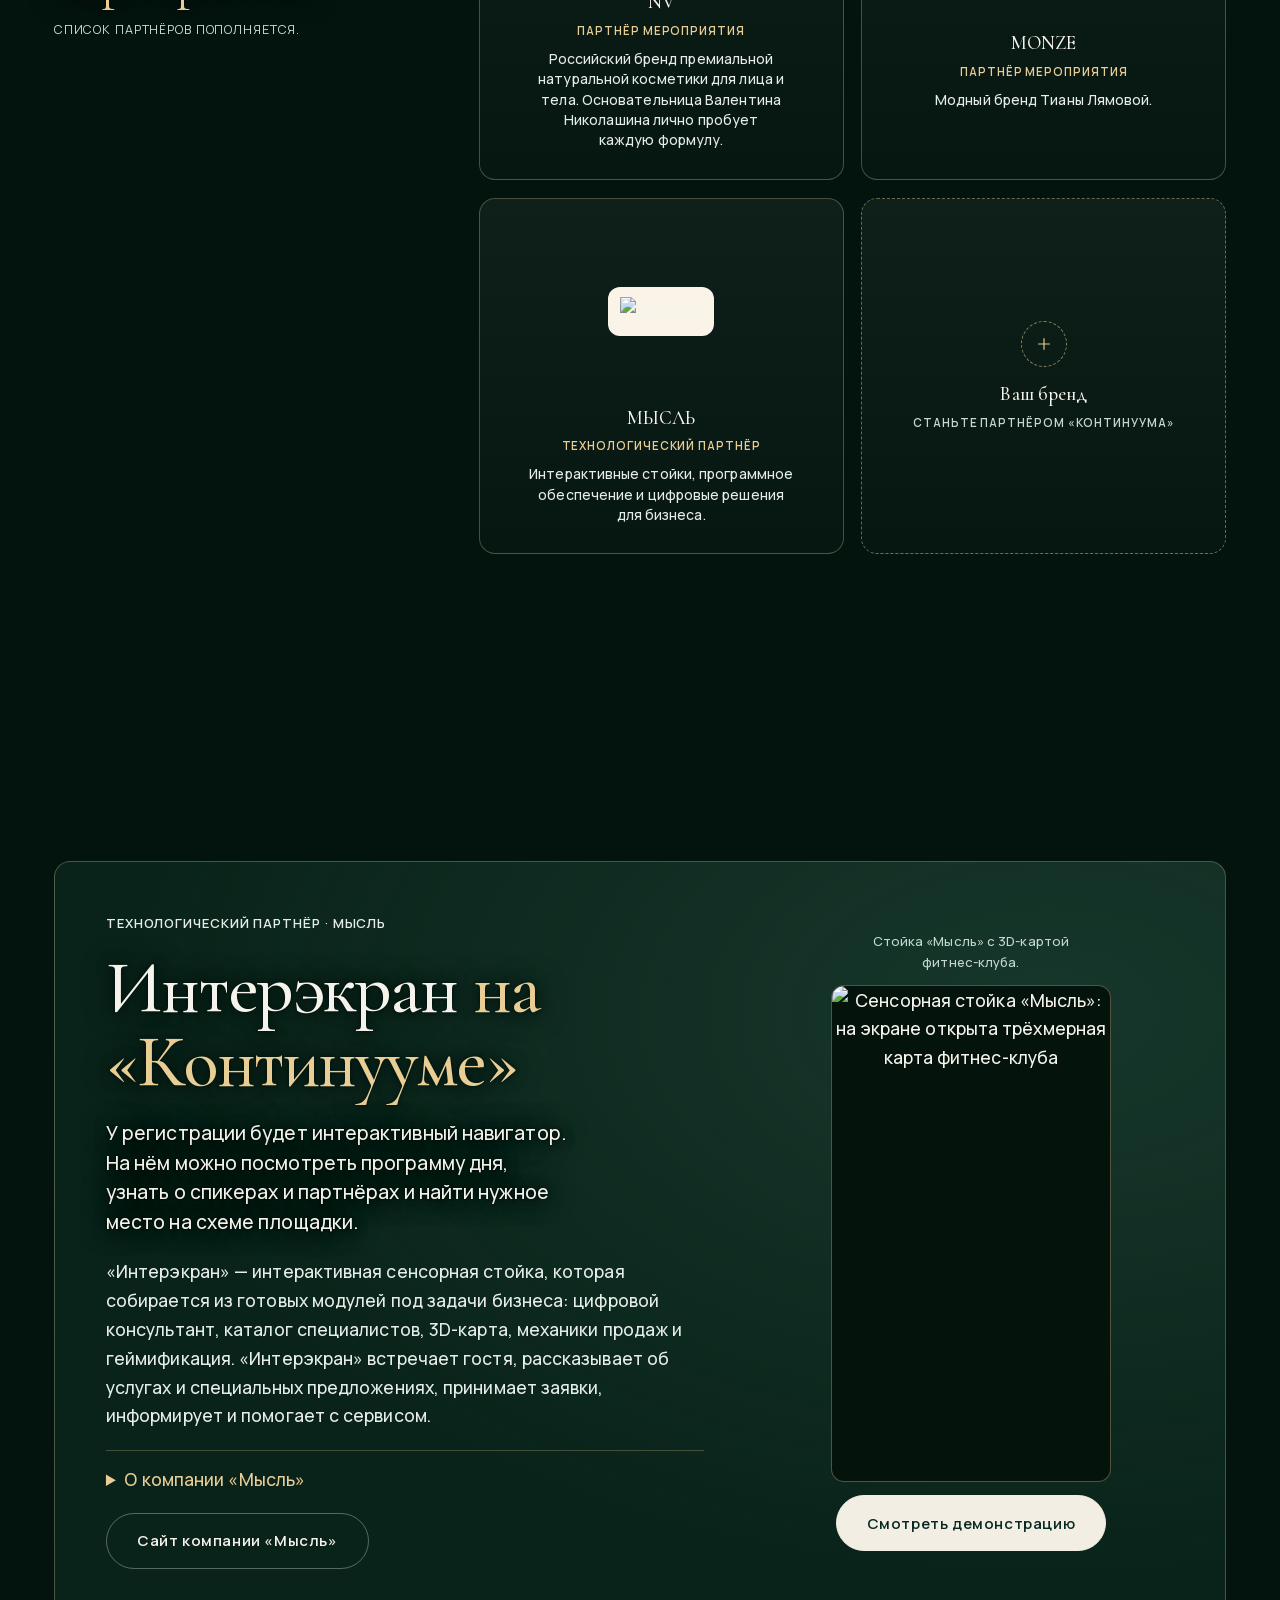
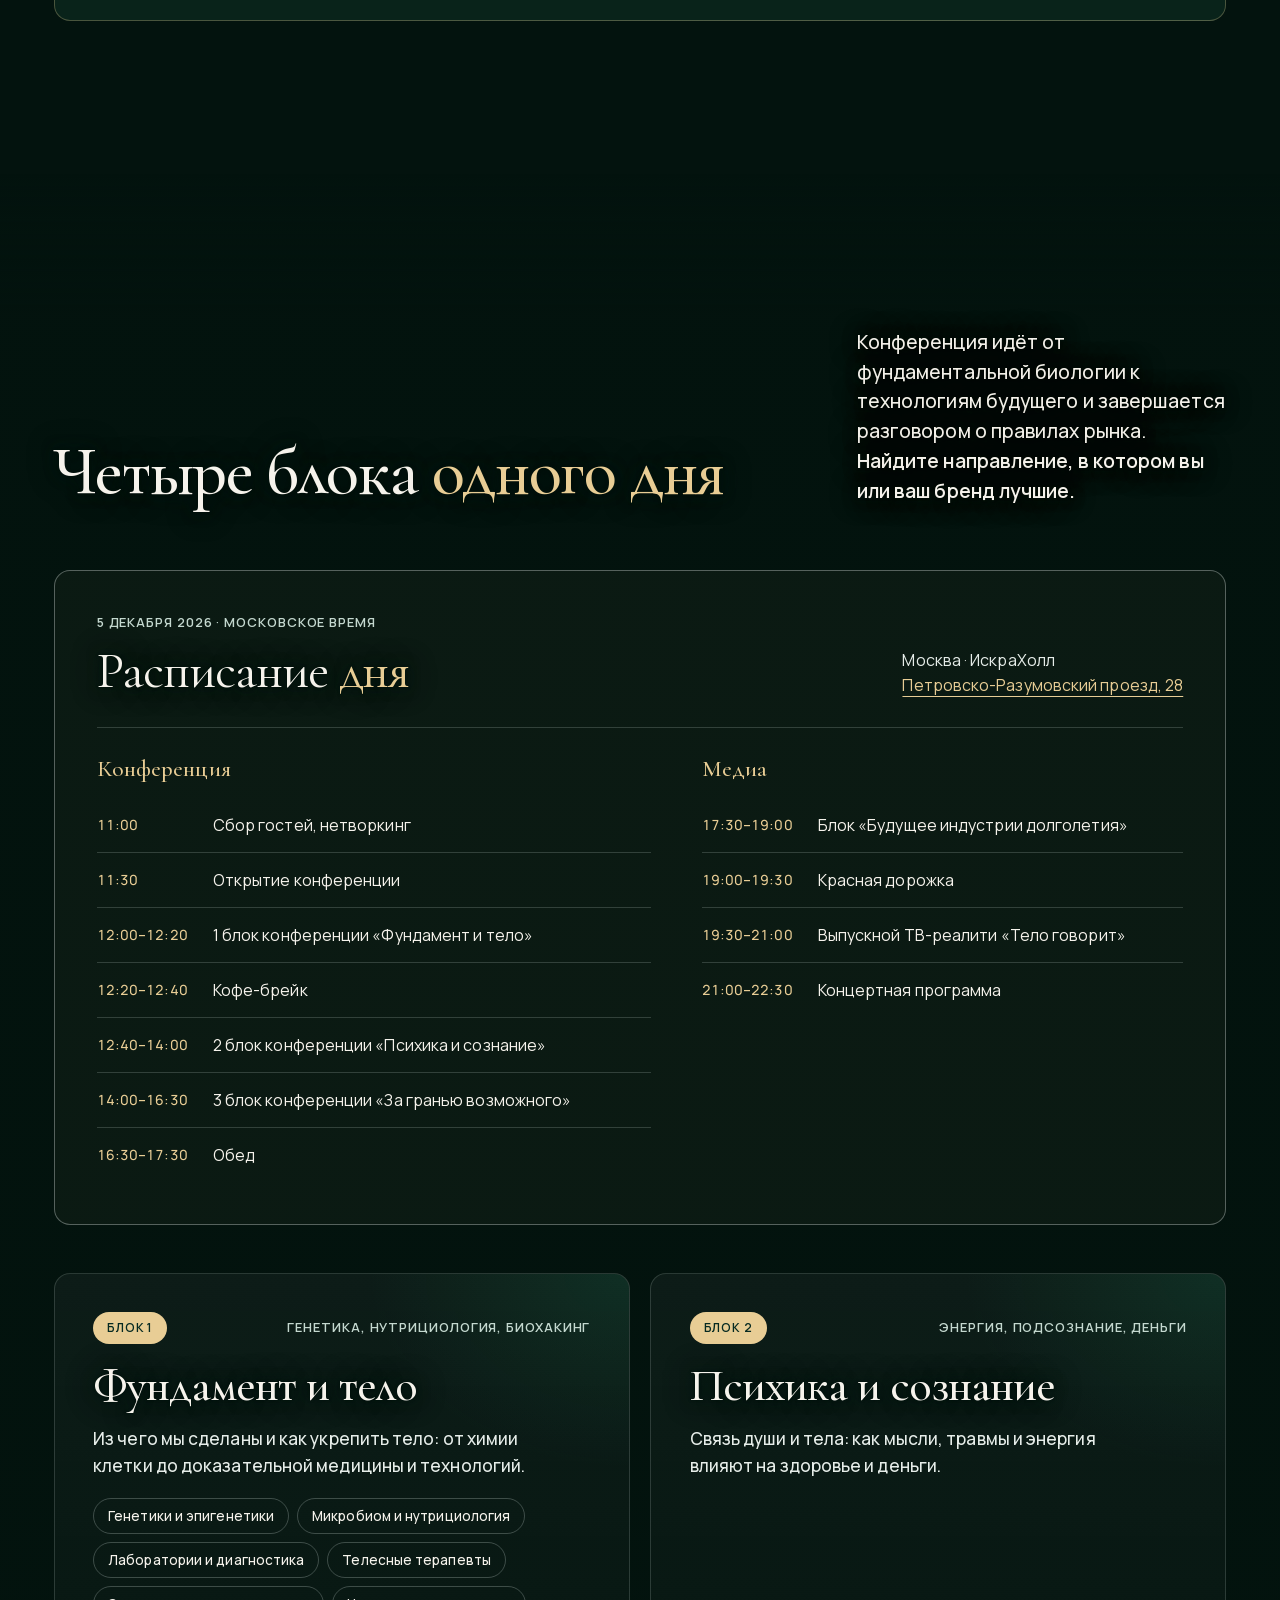
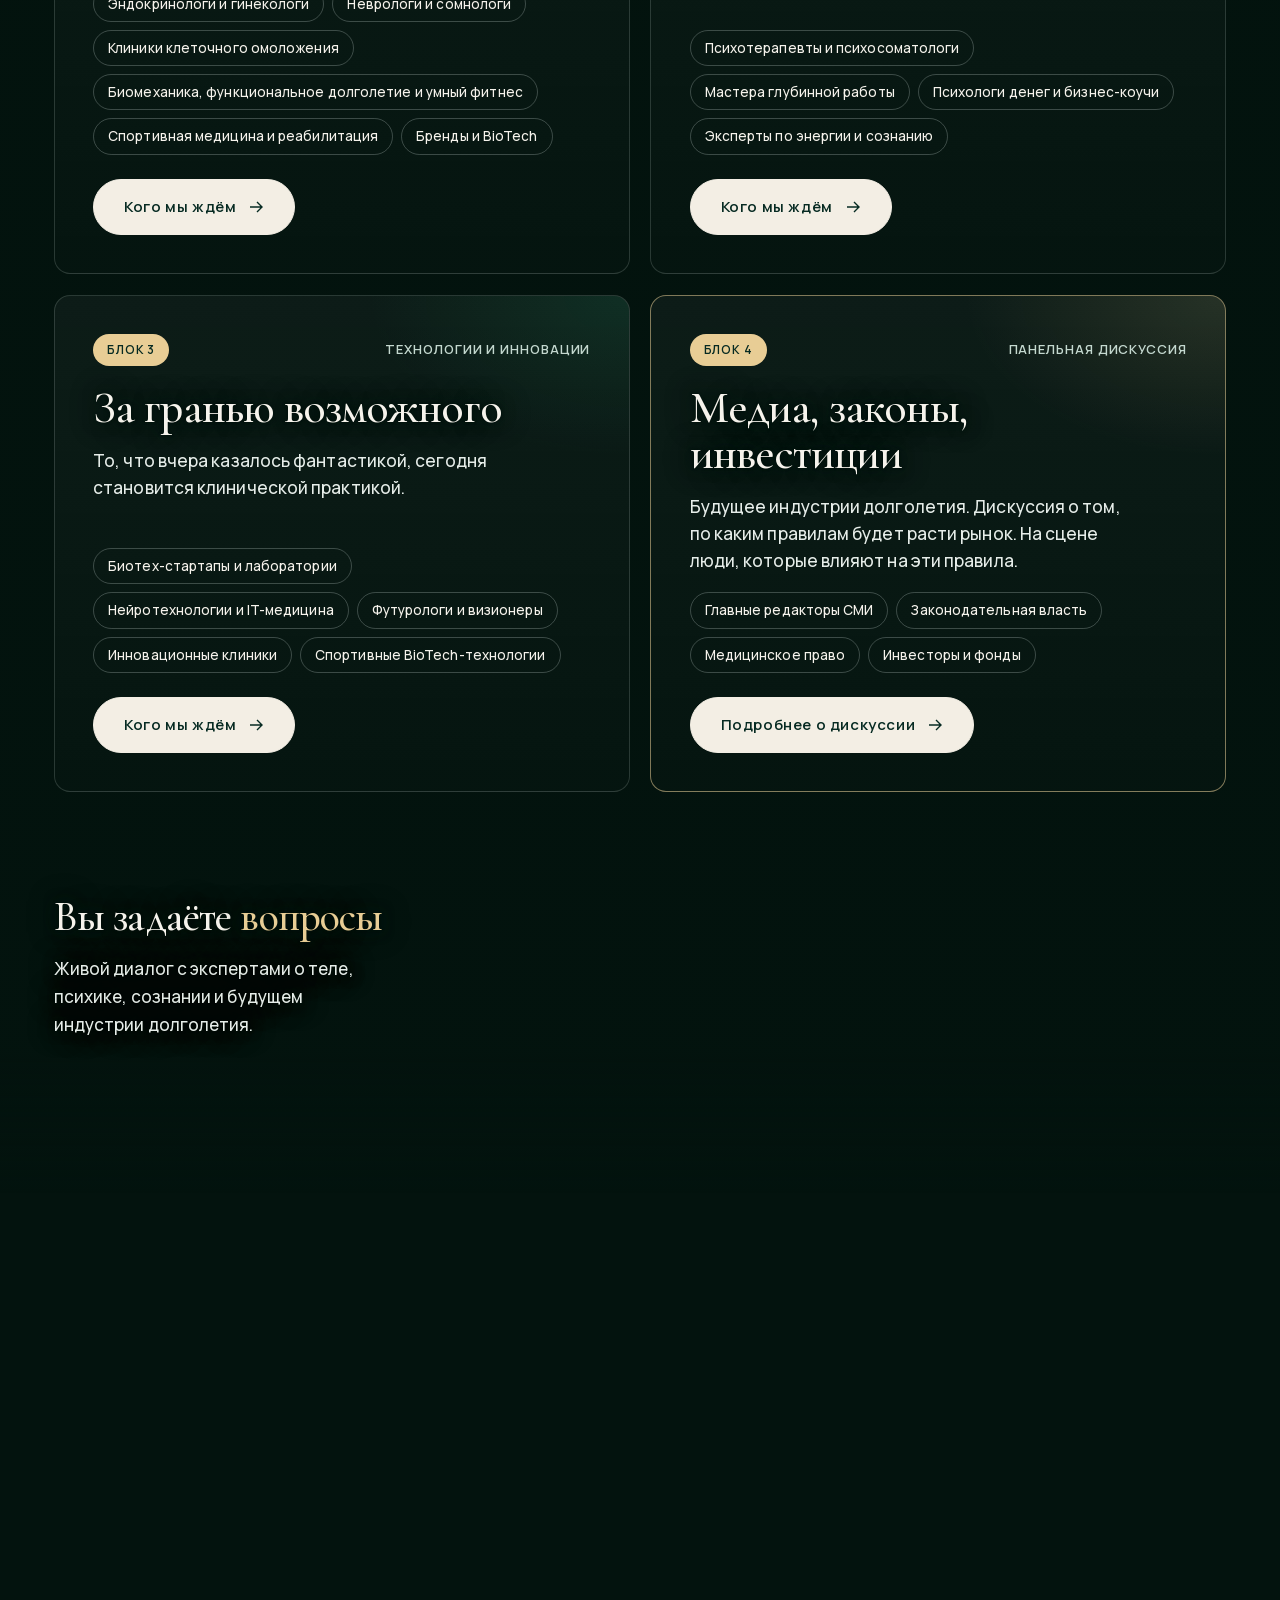
==== commit 15acda99: "Remove Absolut tickets and payment choices from site" ====
--- a/index.html
+++ b/index.html
@@ -21,7 +21,7 @@
 <meta name="twitter:image" content="https://osipda-ux.github.io/kontinuum-partners/og.jpg">
 <link rel="preload" href="assets/CormorantGaramond-300-cyrillic.woff2" as="font" type="font/woff2" crossorigin>
 <link rel="stylesheet" href="assets/fonts.css">
-<link rel="preload" href="content.js?v=20261123-iskra" as="script">
+<link rel="preload" href="content.js?v=20261123-two-packs" as="script">
 <link rel="preload" href="assets/gsap.min.js" as="script">
 <link rel="preload" href="assets/ScrollTrigger.min.js" as="script">
 <style>:root{padding-top:env(safe-area-inset-top,0px);padding-bottom:env(safe-area-inset-bottom,0px)}body{margin:0}img{max-width:100%}[hidden]{display:none!important}</style>
@@ -1634,7 +1634,7 @@
   <button class="vmodal__x" type="button" data-close aria-label="Закрыть видео"><svg width="20" height="20" viewBox="0 0 20 20" fill="none" stroke="currentColor" stroke-width="1.4"><path d="M4 4l12 12M16 4L4 16"/></svg></button>
 </div>
 
-<script src="content.js?v=20261123-iskra"></script>
+<script src="content.js?v=20261123-two-packs"></script>
 <script>
 /* Новые карточки «Континуума» и их изображения. */
 (() => {
@@ -1726,9 +1726,7 @@
  after('Андрей Захаревич',newcomers[2]);
   after('Михаил Филяев',newcomers[3]);
   after('Татьяна-Мария Светлова',newcomers[4]);
- const p=c.tickets.packs.find(x=>x.id==='absolut');
- if(p){p.link="https://payform.ru/ofd4kQn/";p.items.push(['Консультация','40 минут со спикером мероприятия'])}
- window.KONTINUUM_PROMOS=[{"name": "Импульс", "code": "KONTINUUM5", "rate": 5, "price": 6400, "total": 6080, "url": "https://payform.ru/dsd4kKJ/"}, {"name": "Импульс", "code": "KONTINUUM10", "rate": 10, "price": 6400, "total": 5760, "url": "https://payform.ru/kad4kOa/"}, {"name": "Импульс + Бизнес-бранч", "code": "KONTINUUM5", "rate": 5, "price": 7400, "total": 7030, "url": "https://payform.ru/kdd4kOd/"}, {"name": "Импульс + Бизнес-бранч", "code": "KONTINUUM10", "rate": 10, "price": 7400, "total": 6660, "url": "https://payform.ru/lad4kOH/"}, {"name": "Резонанс", "code": "KONTINUUM5", "rate": 5, "price": 18000, "total": 17100, "url": "https://payform.ru/mvd4kPz/"}, {"name": "Резонанс", "code": "KONTINUUM10", "rate": 10, "price": 18000, "total": 16200, "url": "https://payform.ru/n3d4kPE/"}, {"name": "Абсолют", "code": "KONTINUUM5", "rate": 5, "price": 50000, "total": 47500, "url": "https://payform.ru/n4d4kPF/"}, {"name": "Абсолют", "code": "KONTINUUM10", "rate": 10, "price": 50000, "total": 45000, "url": "https://payform.ru/n6d4kPH/"}];
+ window.KONTINUUM_PROMOS=[{"name": "Импульс", "code": "KONTINUUM5", "rate": 5, "price": 6400, "total": 6080, "url": "https://payform.ru/dsd4kKJ/"}, {"name": "Импульс", "code": "KONTINUUM10", "rate": 10, "price": 6400, "total": 5760, "url": "https://payform.ru/kad4kOa/"}, {"name": "Импульс + Бизнес-бранч", "code": "KONTINUUM5", "rate": 5, "price": 7400, "total": 7030, "url": "https://payform.ru/kdd4kOd/"}, {"name": "Импульс + Бизнес-бранч", "code": "KONTINUUM10", "rate": 10, "price": 7400, "total": 6660, "url": "https://payform.ru/lad4kOH/"}, {"name": "Резонанс", "code": "KONTINUUM5", "rate": 5, "price": 18000, "total": 17100, "url": "https://payform.ru/mvd4kPz/"}, {"name": "Резонанс", "code": "KONTINUUM10", "rate": 10, "price": 18000, "total": 16200, "url": "https://payform.ru/n3d4kPE/"}];
 })();
 </script>
 <script>
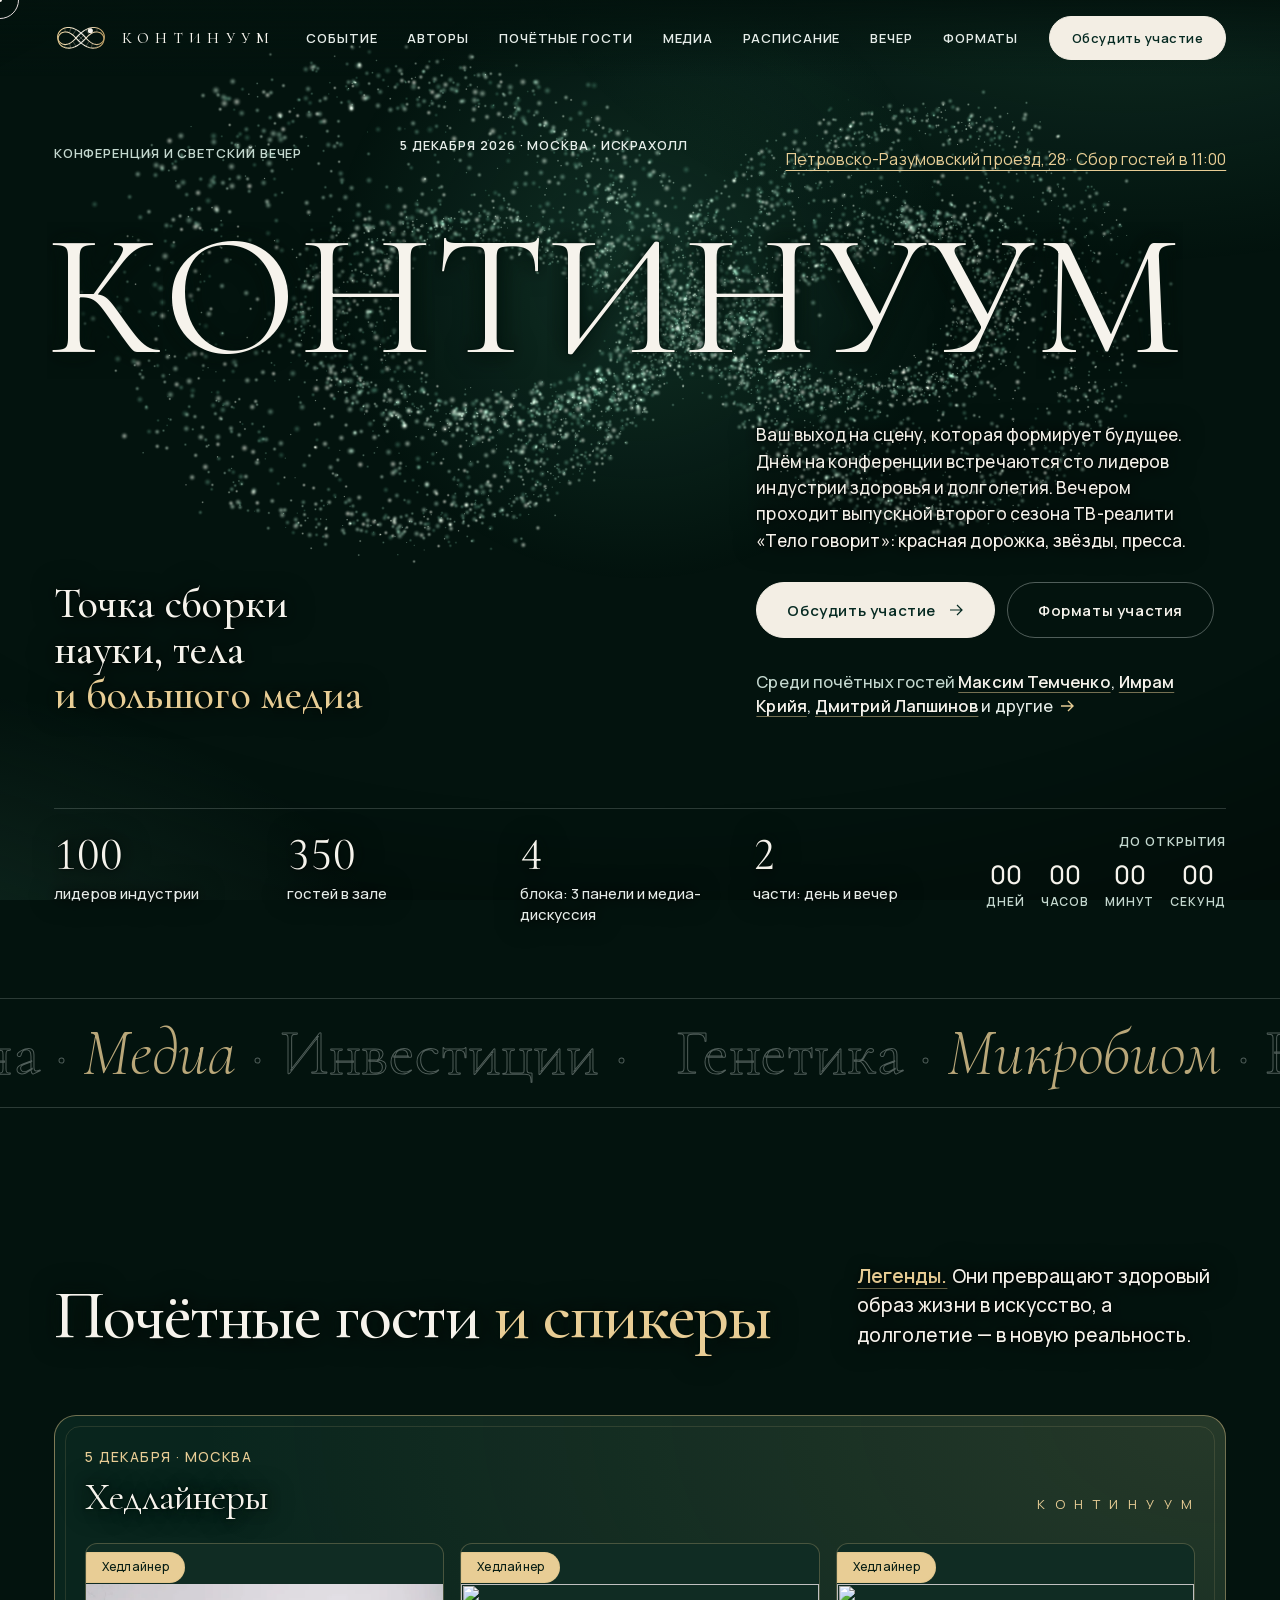
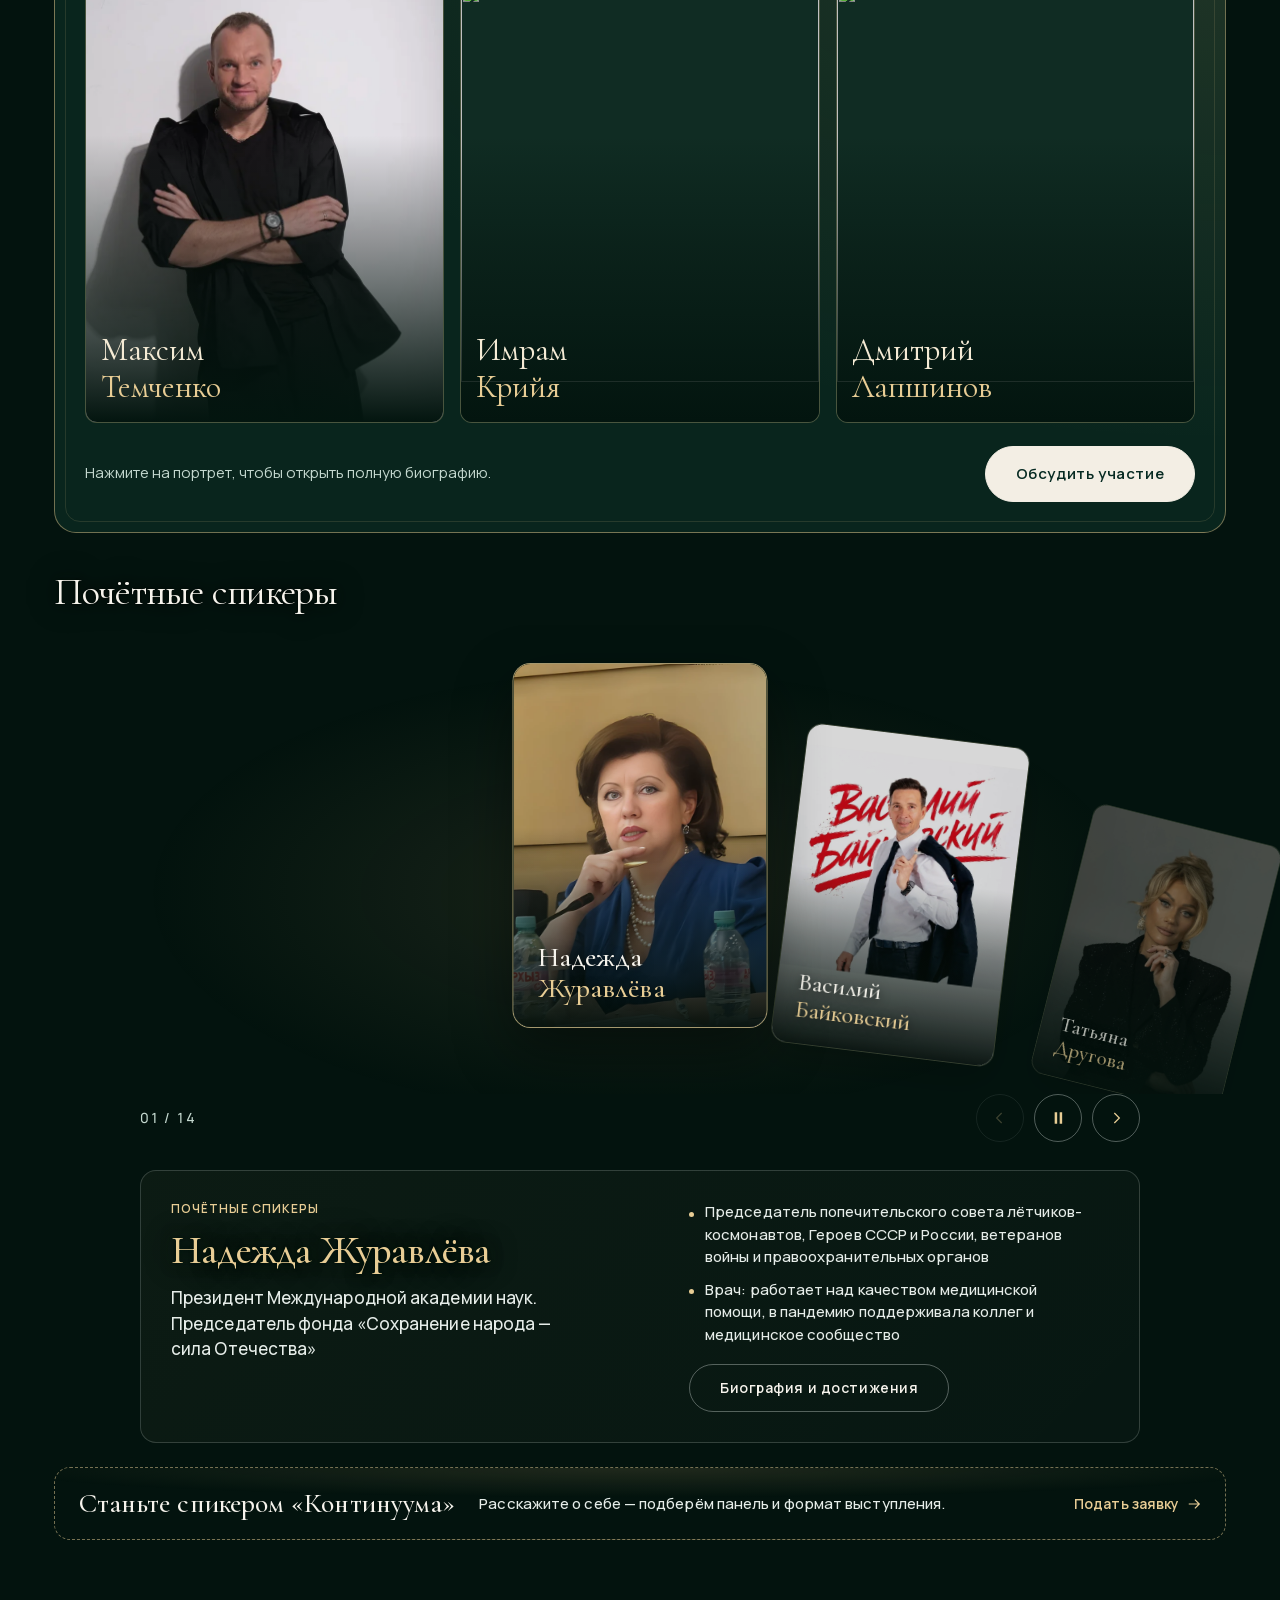
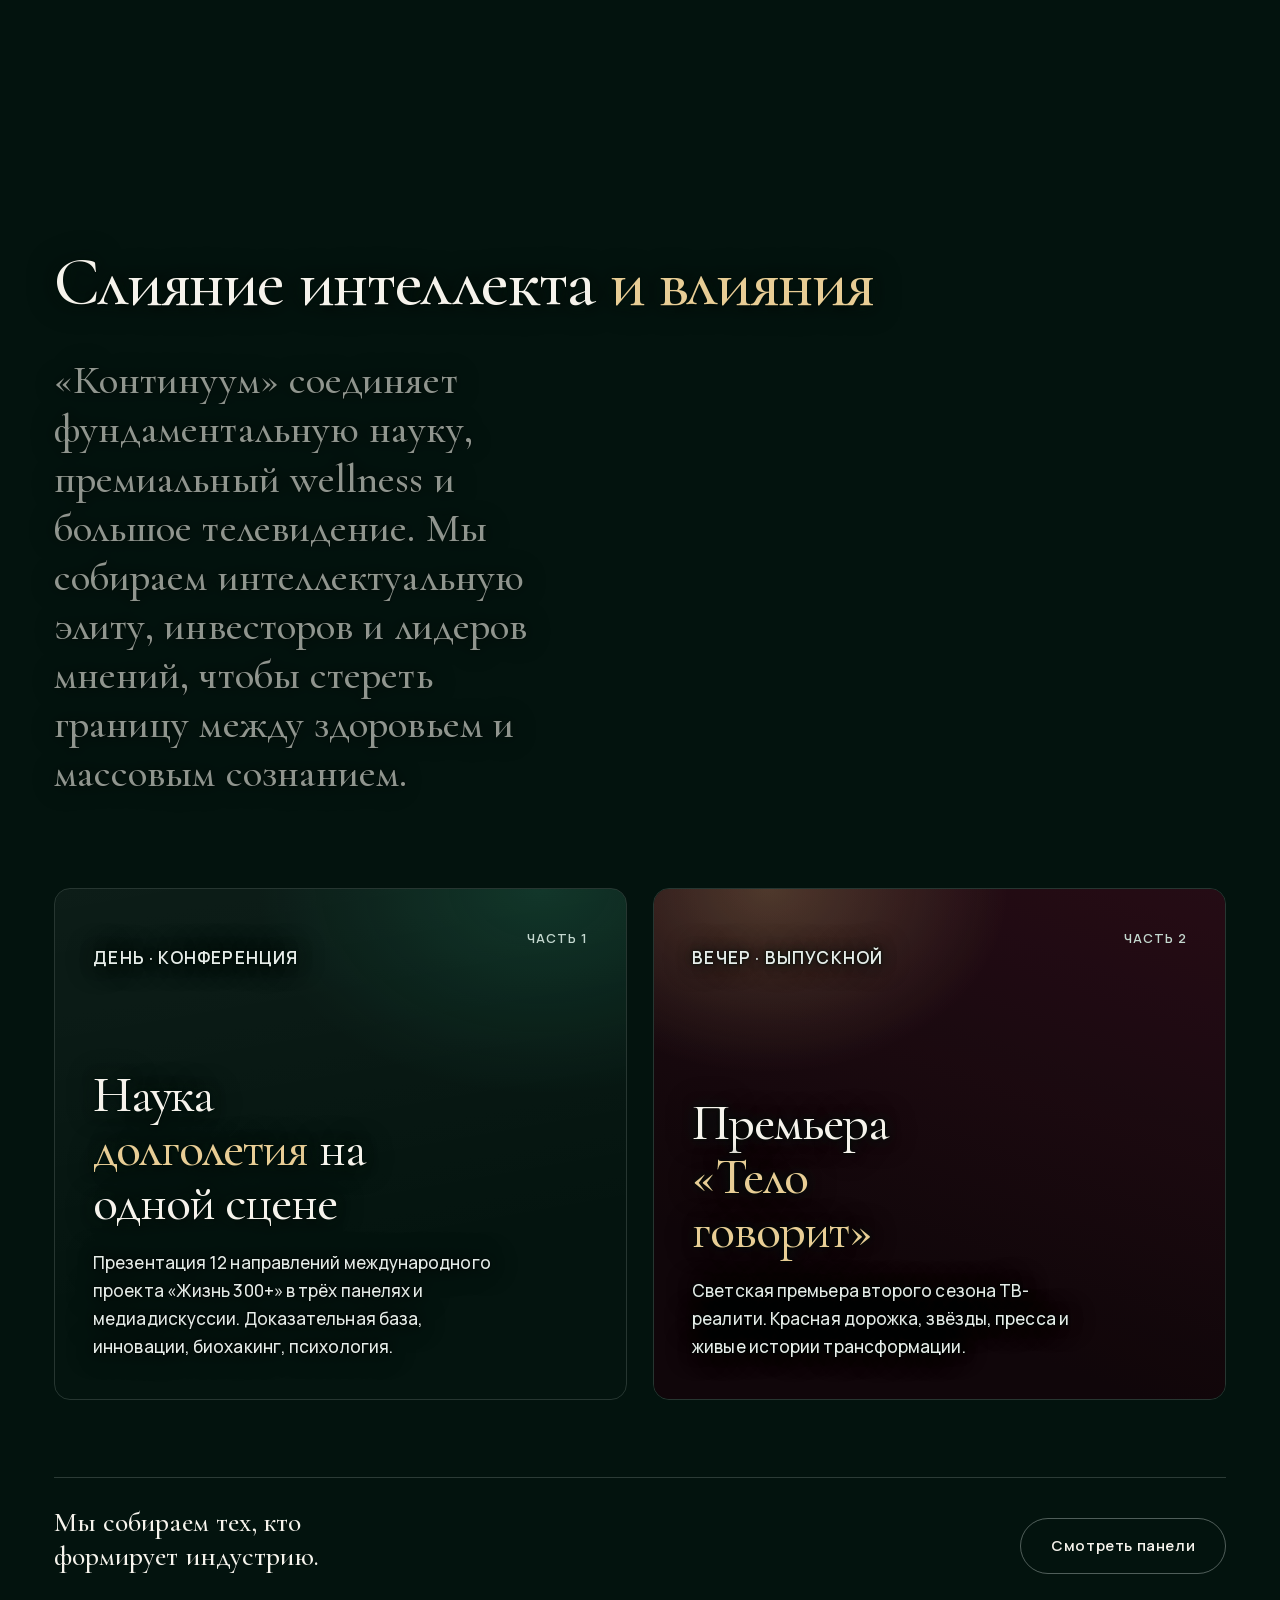
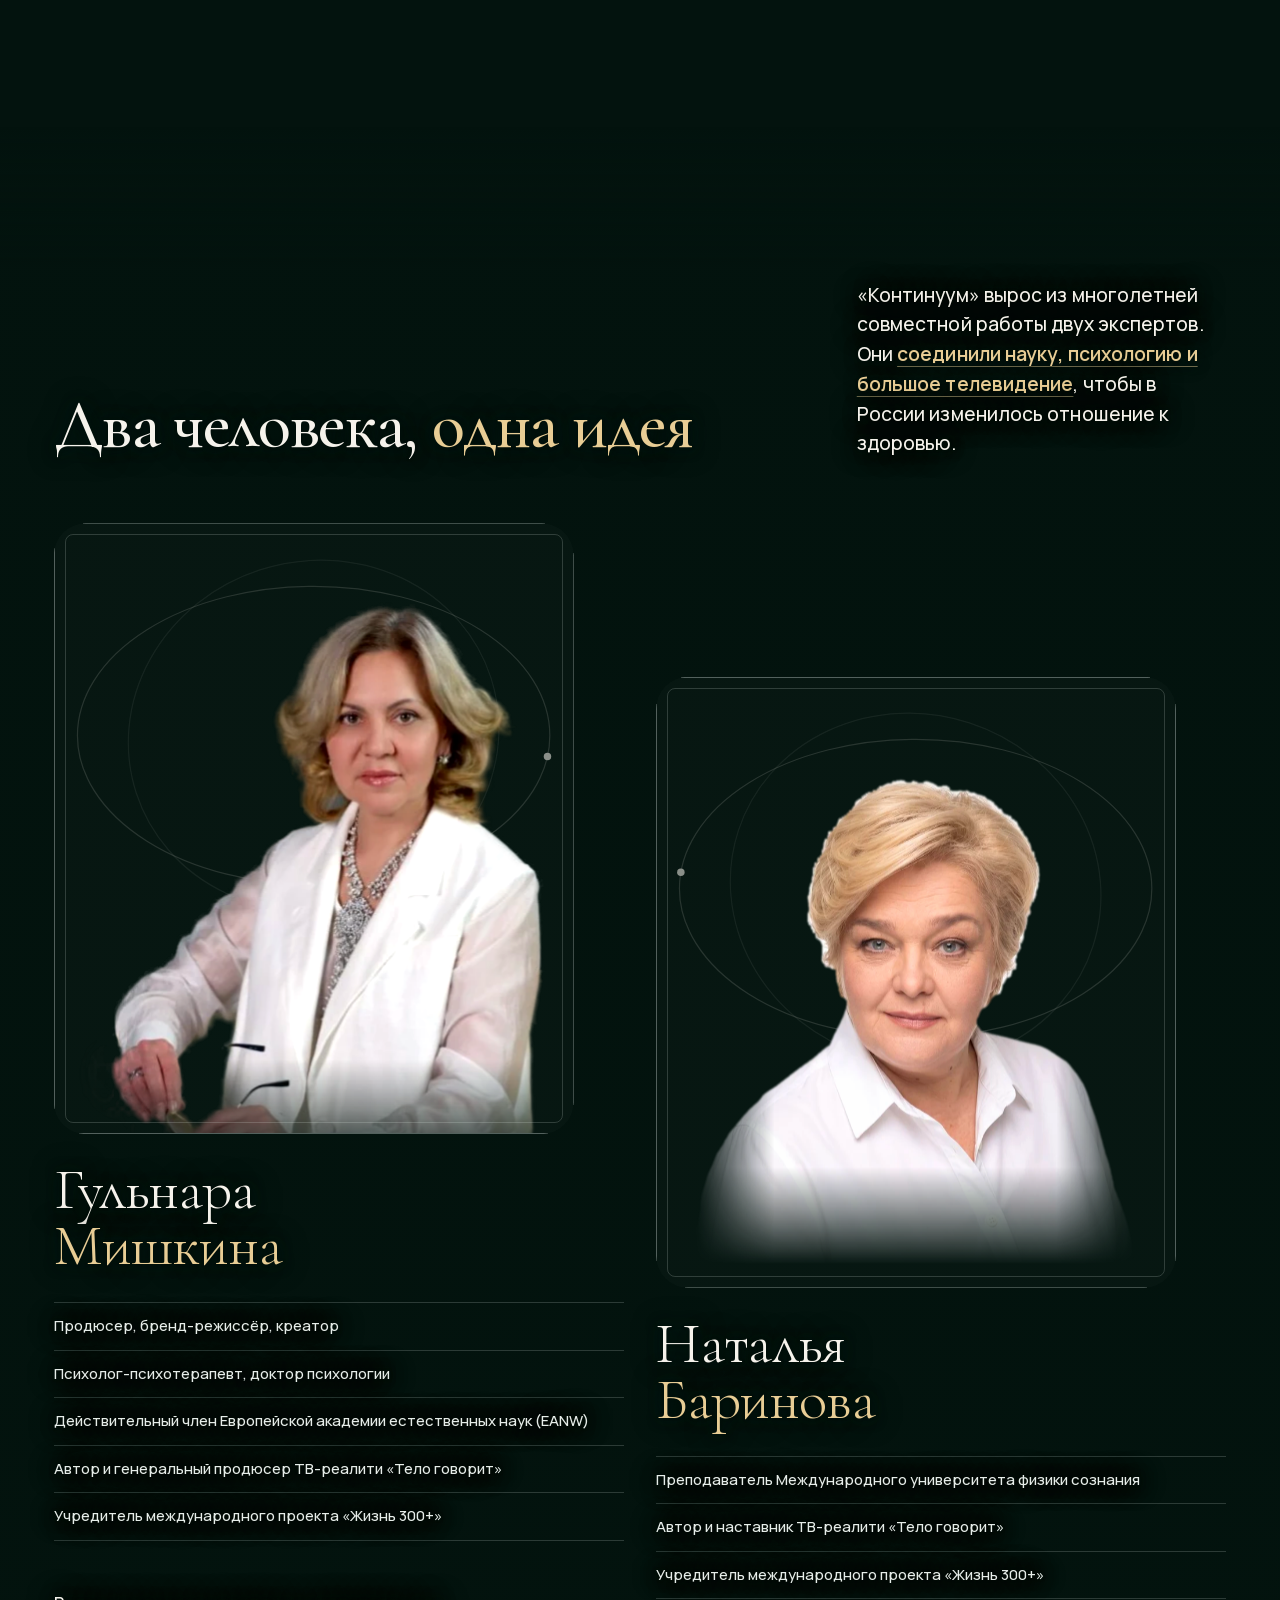
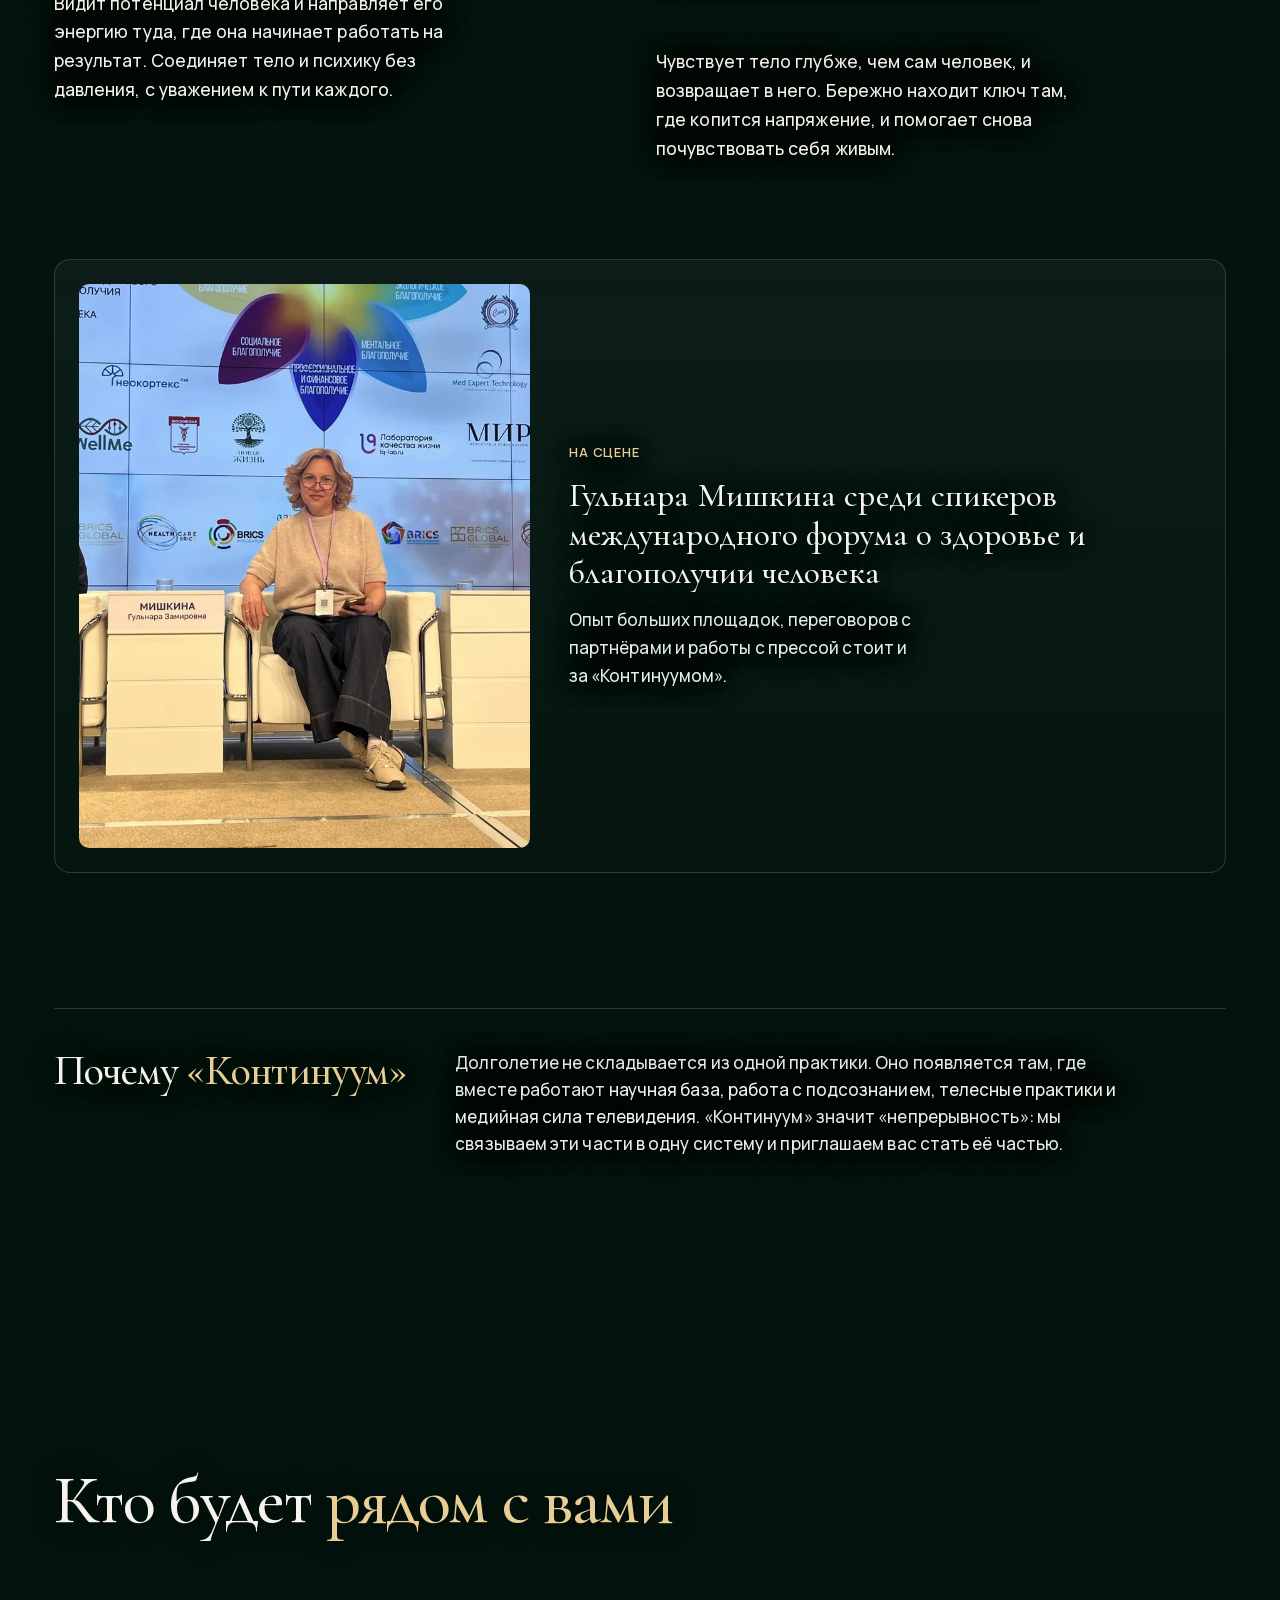
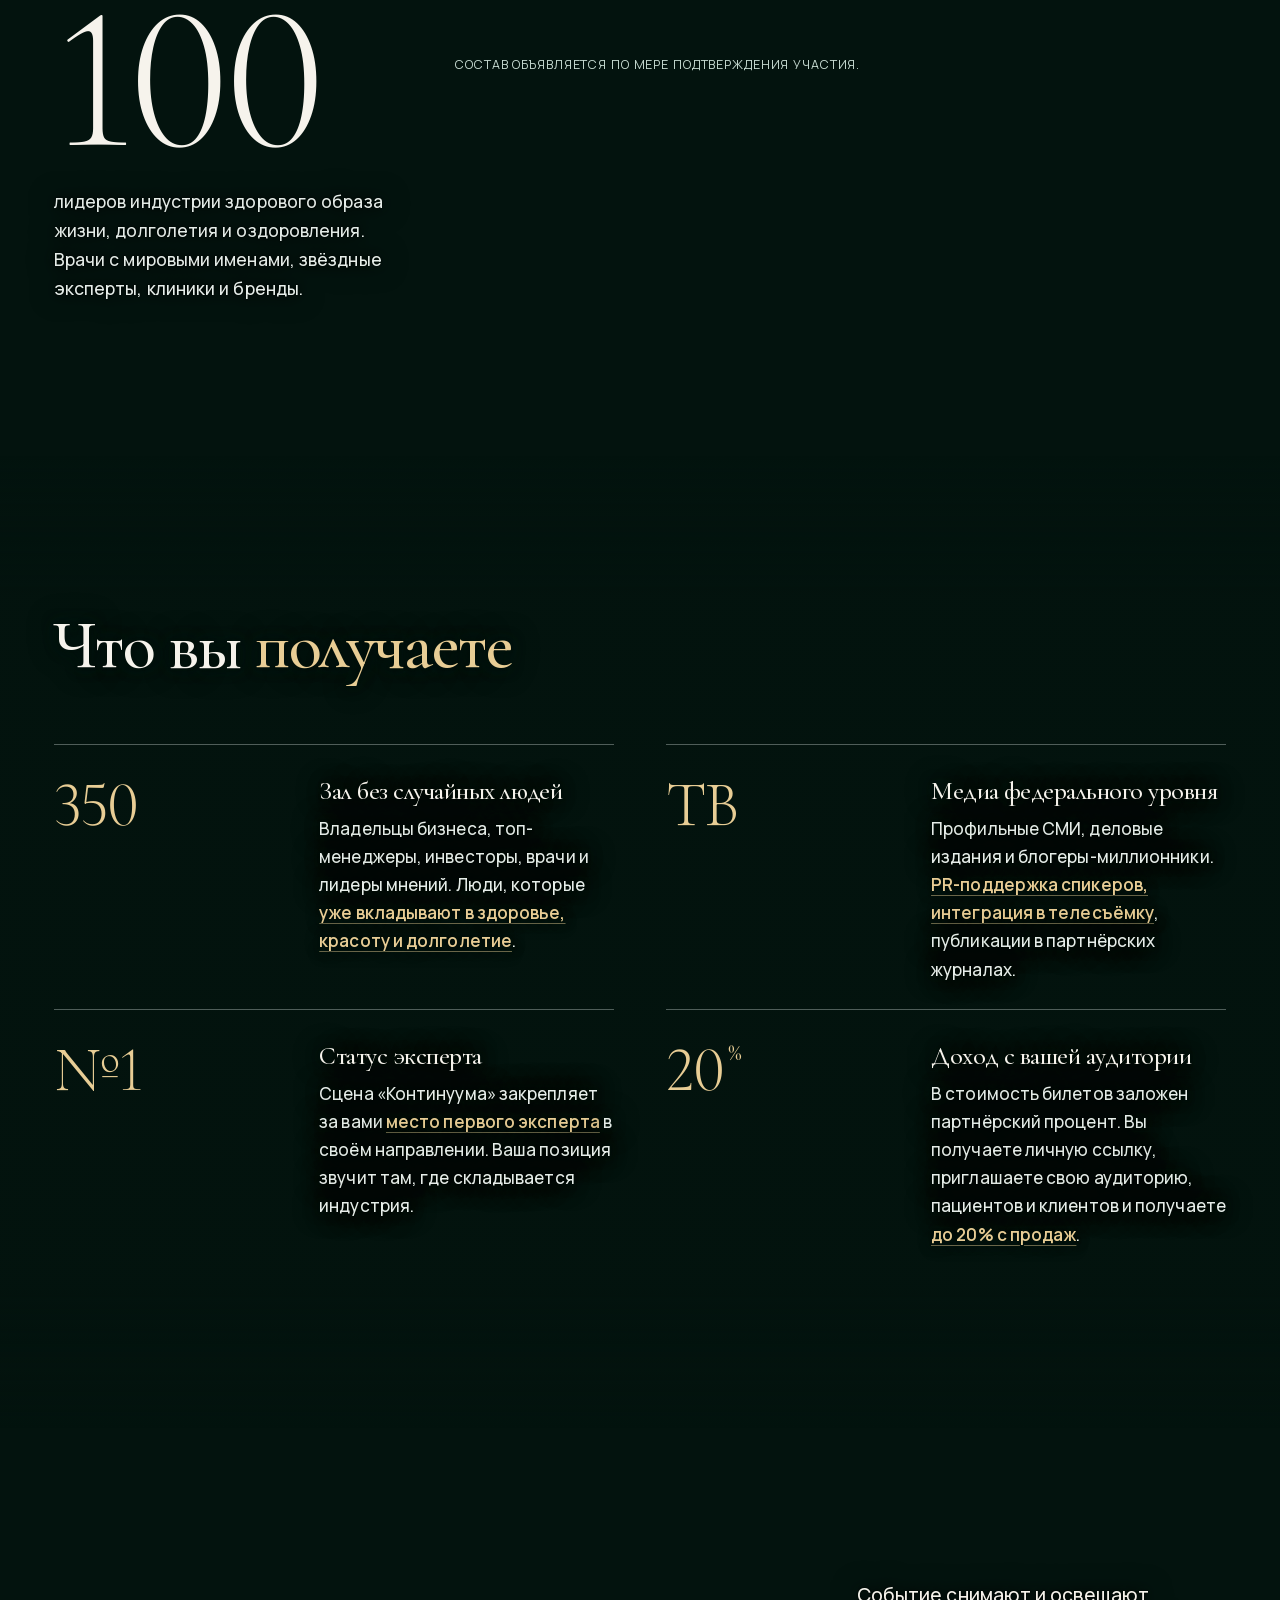
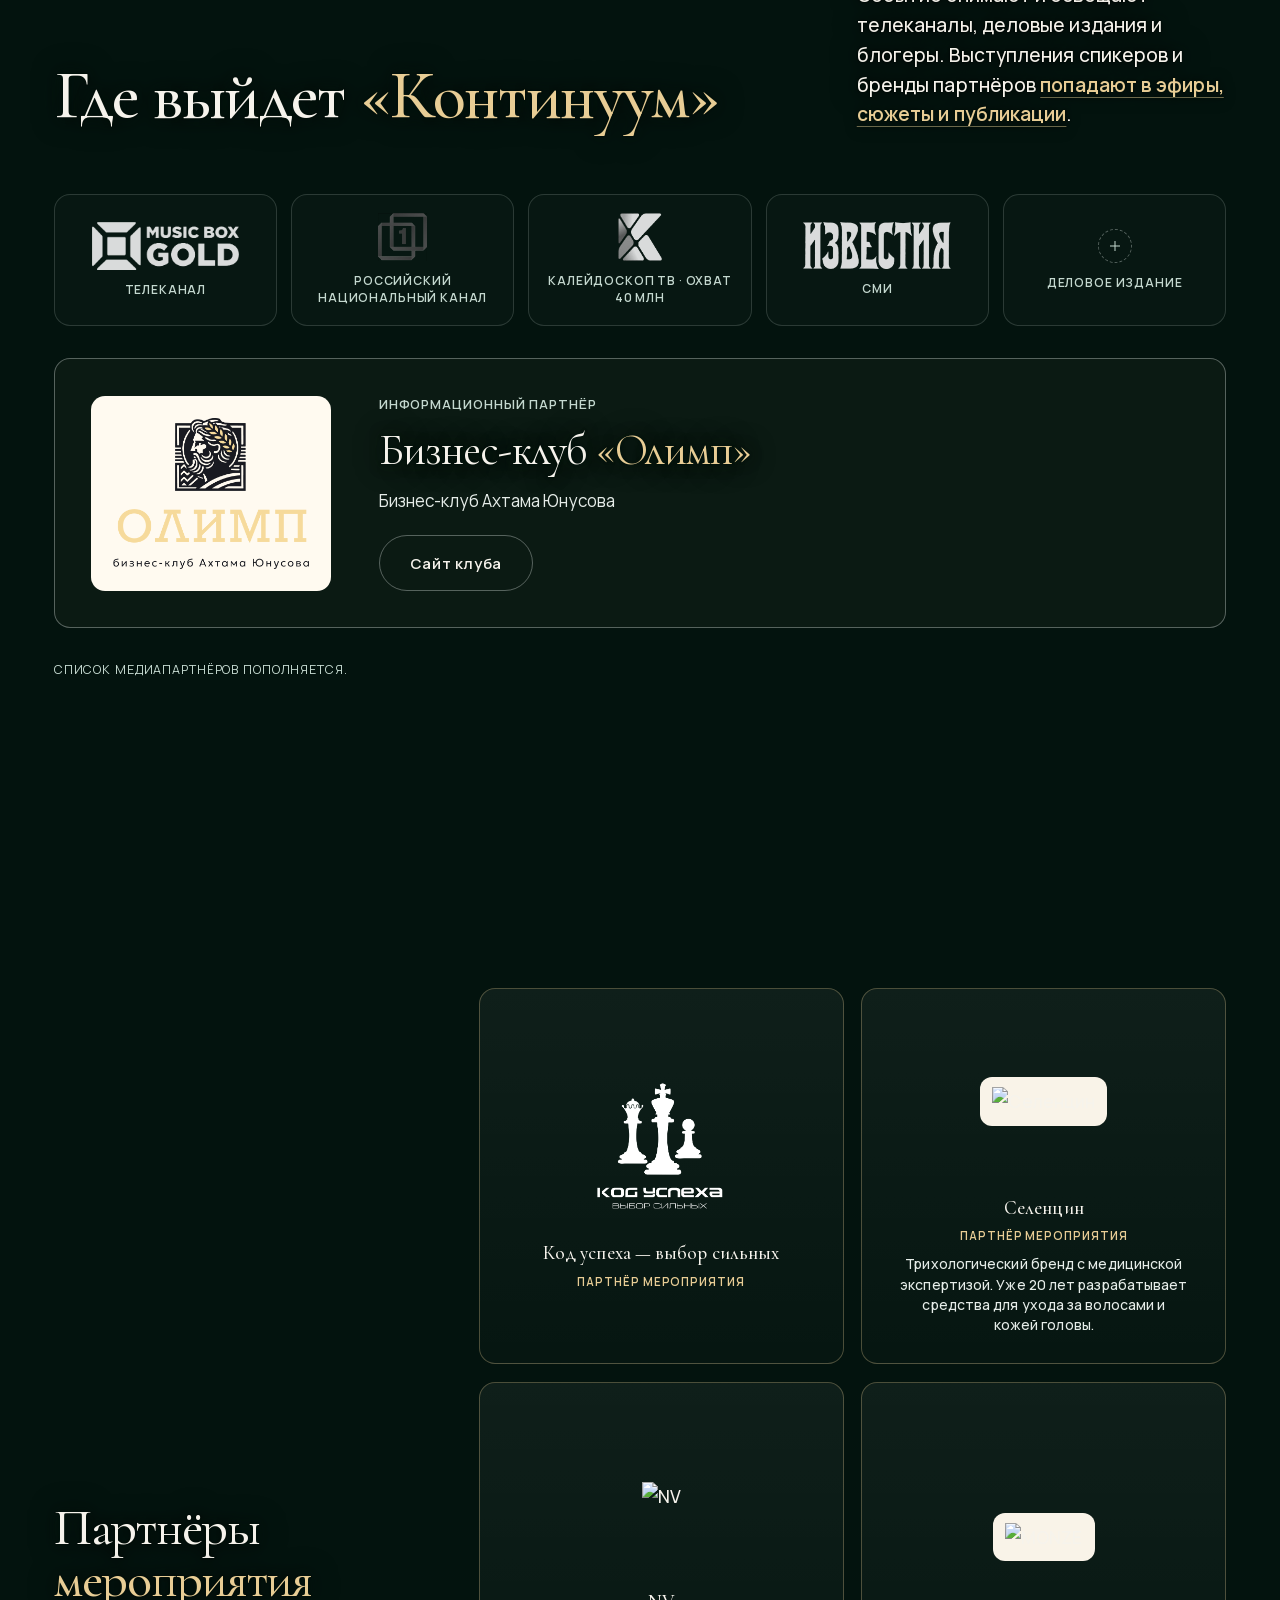
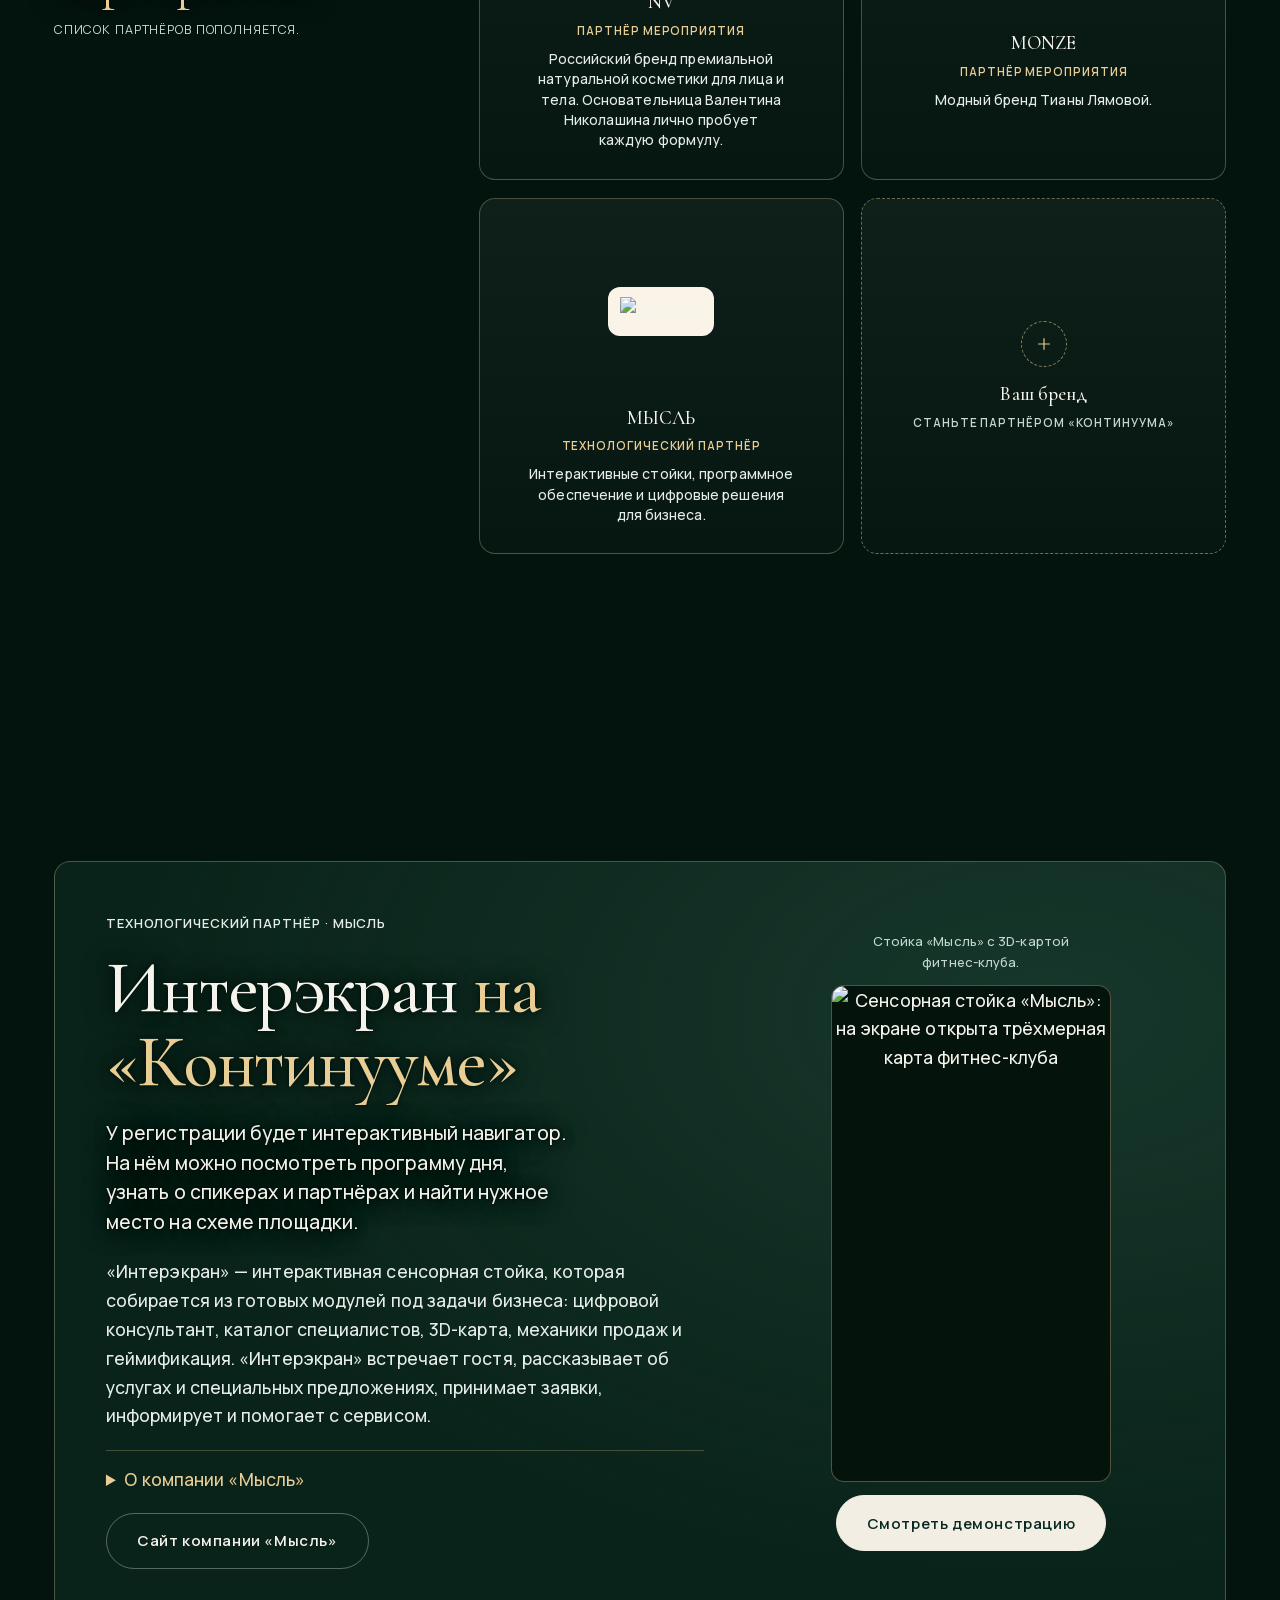
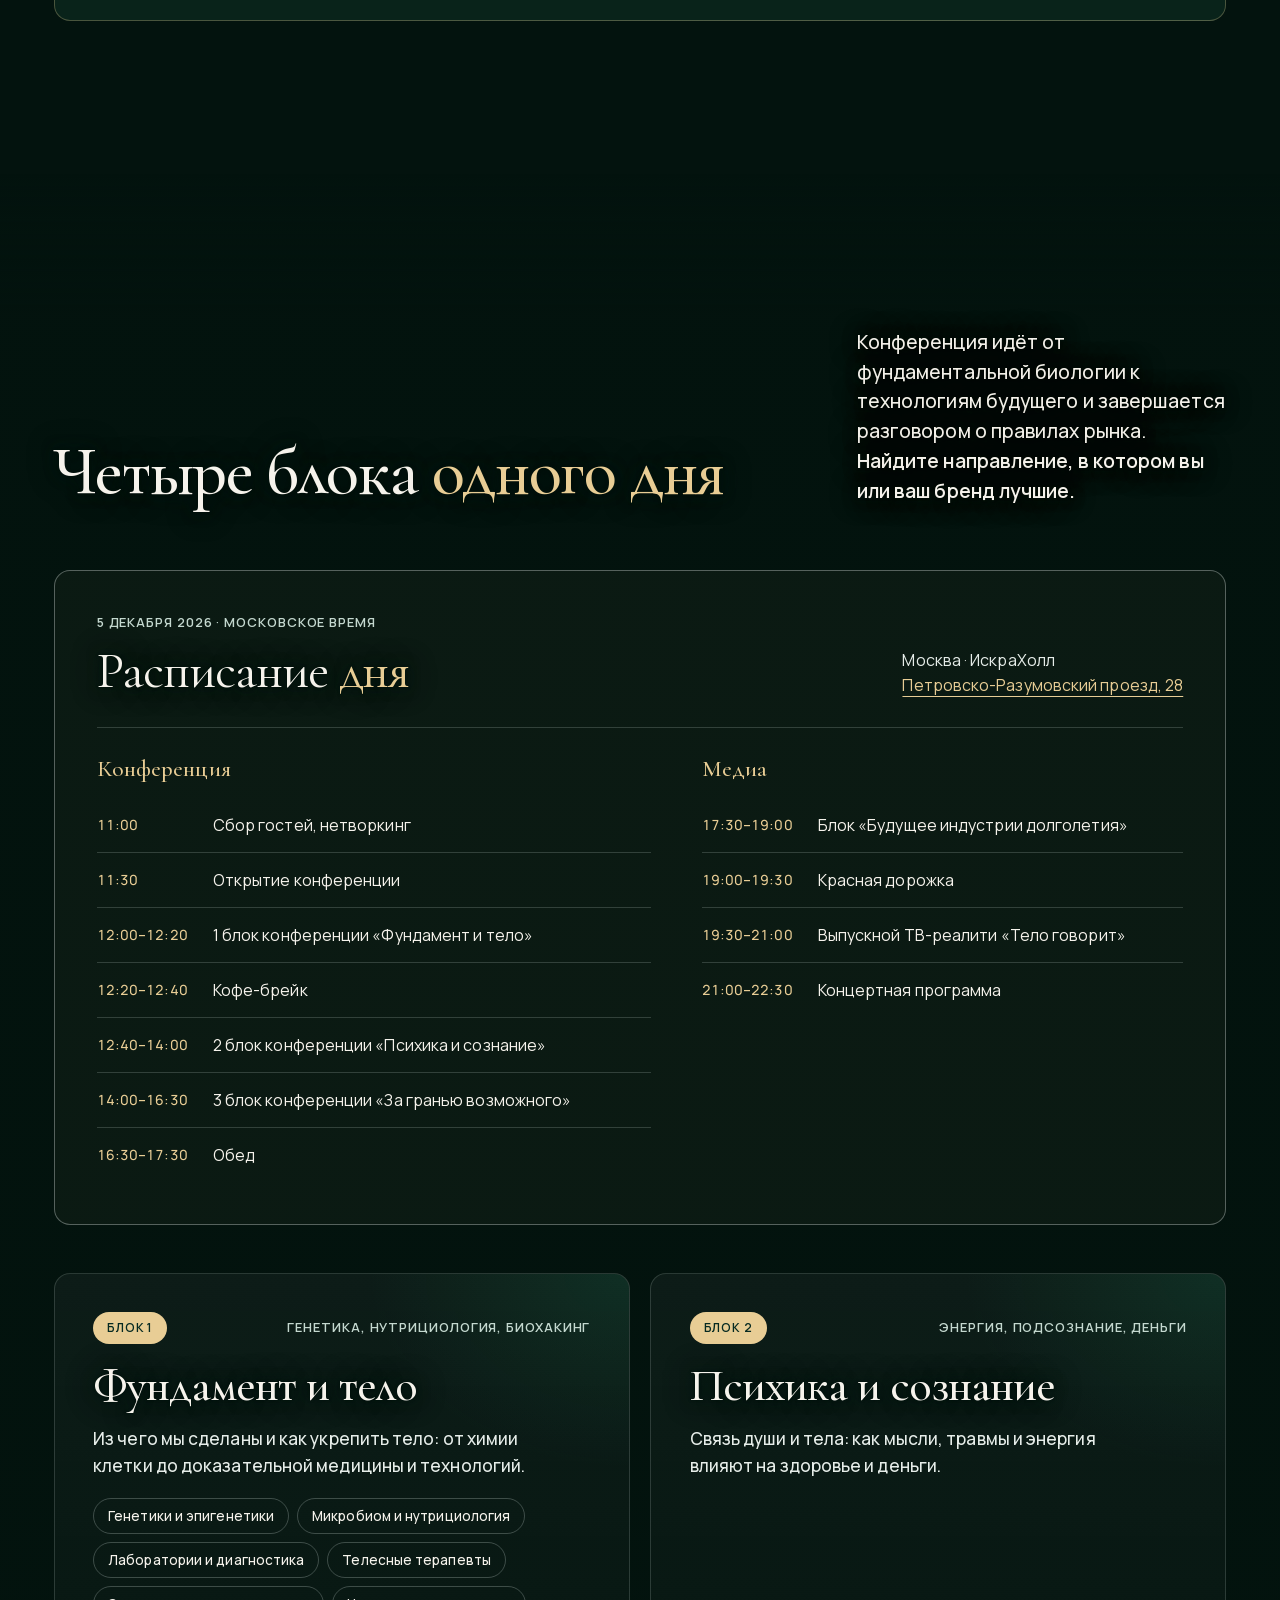
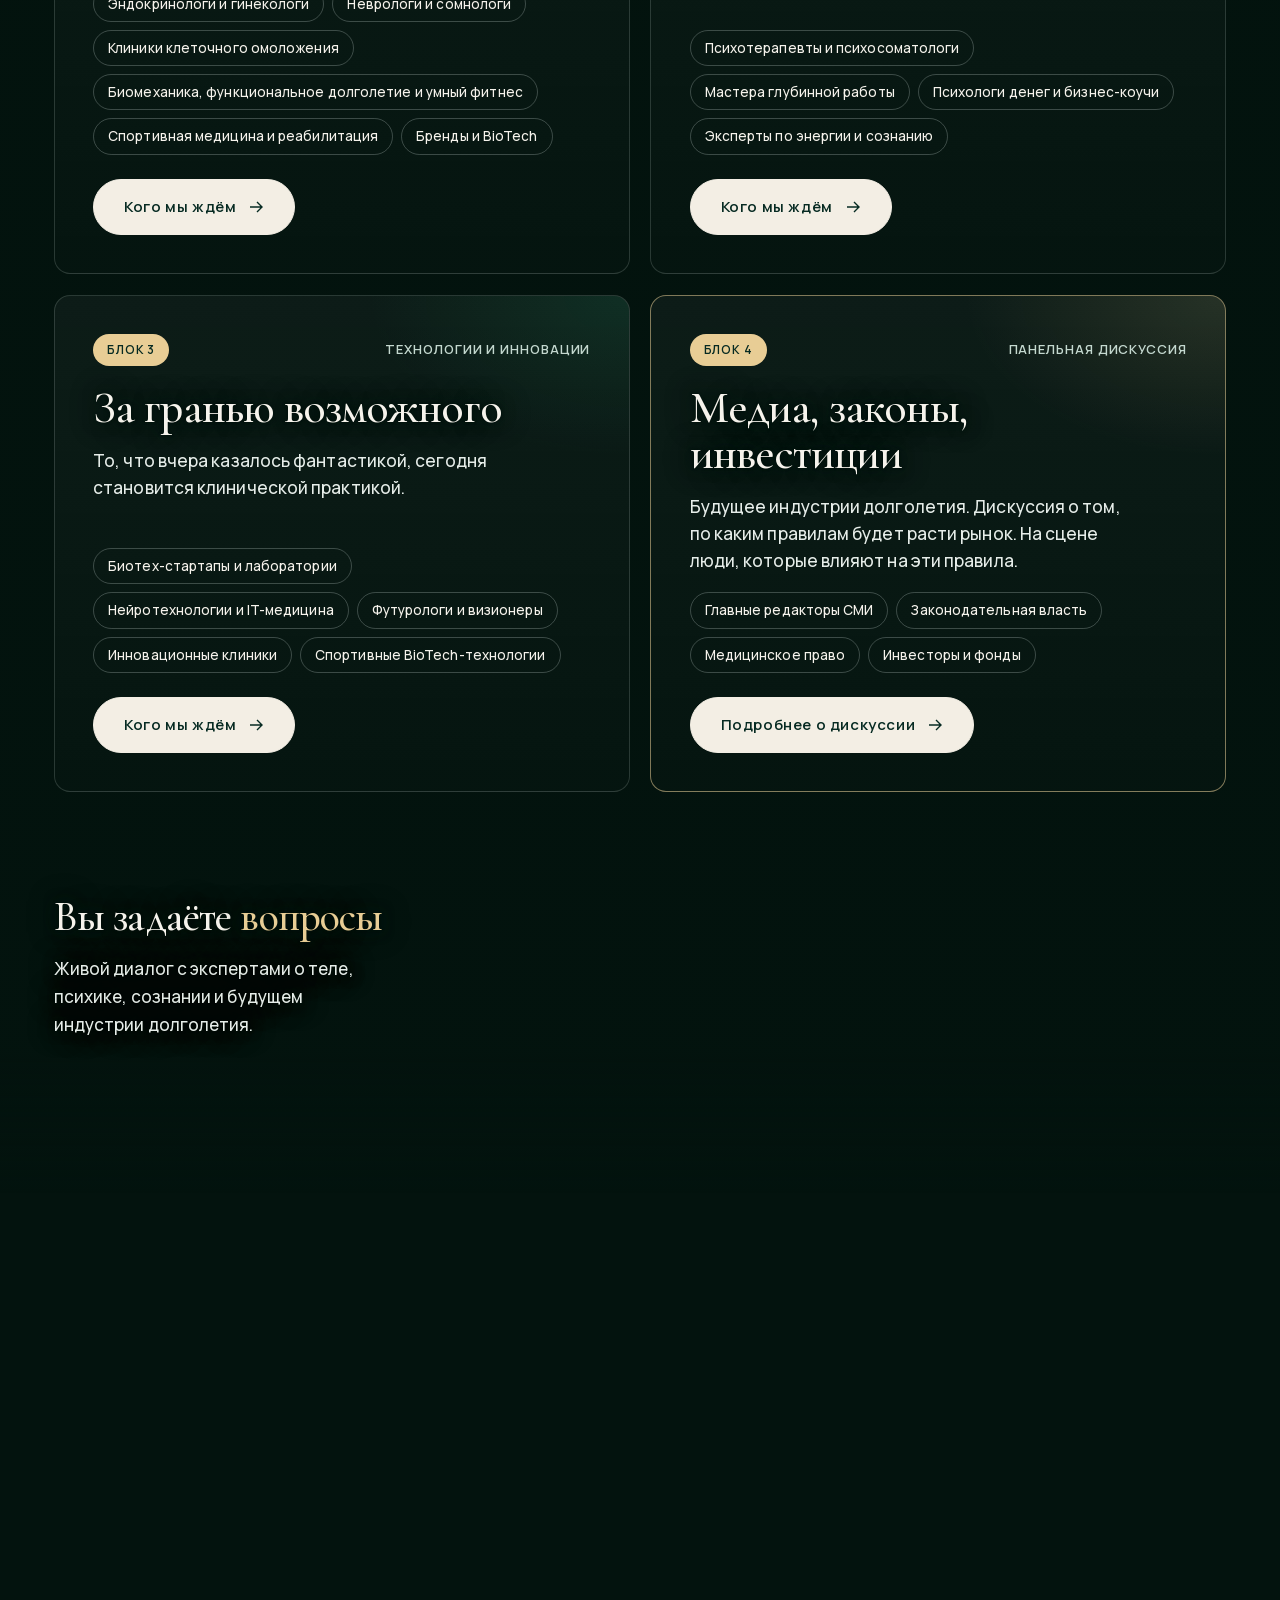
==== commit 277cc84f: "Play venue videos directly without external embed" ====
--- a/index.html
+++ b/index.html
@@ -21,7 +21,7 @@
 <meta name="twitter:image" content="https://osipda-ux.github.io/kontinuum-partners/og.jpg">
 <link rel="preload" href="assets/CormorantGaramond-300-cyrillic.woff2" as="font" type="font/woff2" crossorigin>
 <link rel="stylesheet" href="assets/fonts.css">
-<link rel="preload" href="content.js?v=20261123-two-packs" as="script">
+<link rel="preload" href="content.js?v=20261123-native-venue" as="script">
 <link rel="preload" href="assets/gsap.min.js" as="script">
 <link rel="preload" href="assets/ScrollTrigger.min.js" as="script">
 <style>:root{padding-top:env(safe-area-inset-top,0px);padding-bottom:env(safe-area-inset-bottom,0px)}body{margin:0}img{max-width:100%}[hidden]{display:none!important}</style>
@@ -180,7 +180,7 @@
 @media(max-width:760px){.day-schedule__head{align-items:start;flex-direction:column;gap:18px}.day-schedule__groups{grid-template-columns:minmax(0,1fr);gap:26px}.day-schedule li{grid-template-columns:96px minmax(0,1fr);gap:12px}}
 @media(max-width:600px){.info-partner{grid-template-columns:minmax(0,1fr);gap:24px}.info-partner__logo{width:126px;padding:14px}.info-partner img{aspect-ratio:269/278;object-fit:contain}.day-schedule{padding:22px 18px}.day-schedule li{grid-template-columns:94px minmax(0,1fr);gap:10px}.day-schedule__head>p{font-size:16px}}
 </style>
-<style id="iskrahall-venue">#venueFilm{aspect-ratio:16/9;min-height:0}#venueFilm iframe{position:absolute;inset:0;width:100%;height:100%;border:0;border-radius:inherit;background:#071510}.space img{position:absolute;inset:0;width:100%;height:100%;object-fit:cover;display:block}.space:nth-child(2) img{object-fit:contain;background:#f5f3ec}#venueLead a{text-decoration:underline;text-underline-offset:4px}</style>
+<style id="iskrahall-venue">#venueFilm{aspect-ratio:16/9;min-height:0}.venue-clip .film__btn{position:absolute;inset:0;width:100%;height:100%;border:0;text-align:left;cursor:pointer;background:linear-gradient(180deg,transparent 20%,rgba(0,0,0,.8));color:#fff}.venue-clip .film__btn svg{width:64px;height:64px;flex-shrink:0}.venue-clip img{object-fit:cover!important}.space:nth-child(3) img{object-fit:contain;background:#f5f3ec}.space img{position:absolute;inset:0;width:100%;height:100%;object-fit:cover;display:block}#venueLead a{text-decoration:underline;text-underline-offset:4px}</style>
 <style id="venue-address-visible">.venue__address{grid-column:1/-1;min-width:0}.venue__address .addr{aspect-ratio:auto;display:grid;grid-template-columns:minmax(0,1fr) minmax(210px,280px);align-items:center;gap:24px}.venue__address .addr p{font-size:20px;line-height:1.5}.foot__address{font-size:16px;line-height:1.5;color:var(--gold);text-decoration:underline;text-underline-offset:4px}.foot__in{flex-wrap:wrap}.foot__address:focus-visible{outline:2px solid currentColor;outline-offset:6px}@media(max-width:640px){.venue__address .addr{grid-template-columns:minmax(0,1fr);gap:20px}.venue__address .addr p{font-size:18px}.venue__address .addr__btns{width:100%}.foot__address{width:100%;font-size:15px}}</style>
 </head>
 <body>
@@ -1634,7 +1634,7 @@
   <button class="vmodal__x" type="button" data-close aria-label="Закрыть видео"><svg width="20" height="20" viewBox="0 0 20 20" fill="none" stroke="currentColor" stroke-width="1.4"><path d="M4 4l12 12M16 4L4 16"/></svg></button>
 </div>
 
-<script src="content.js?v=20261123-two-packs"></script>
+<script src="content.js?v=20261123-native-venue"></script>
 <script>
 /* Новые карточки «Континуума» и их изображения. */
 (() => {
@@ -1991,14 +1991,18 @@
     // трейлер шоу — в горизонтальном плеере
     const tb=$('#trailerBtn'); if(tb) tb.addEventListener('click',()=>player.open('assets/show-trailer.mp4','assets/show-trailer.jpg',true,tb));
     document.querySelectorAll('[data-film]').forEach(b=>b.addEventListener('click',()=>player.open(b.dataset.film,b.dataset.poster,b.dataset.wide==='1',b)));
-    // Официальный обзор ИскраХолла: iframe создаётся только после нажатия.
+    // Native players: no external embed, media loads only after a deliberate tap.
     if(film){ const f=$('#venueFilm'), btn=f.querySelector('.film__btn');
       f.dataset.bg=film.cover; $('#filmLen').textContent=film.duration||'';
-      btn.addEventListener('click',()=>{const iframe=document.createElement('iframe');
-        iframe.src=film.embed+(film.embed.includes('?')?'&':'?')+'autoplay=true&autostartmute=true';iframe.title='Официальный видеообзор ИскраХолла';
-        iframe.allow='autoplay; fullscreen; picture-in-picture';iframe.allowFullscreen=true;
-        f.replaceChildren(iframe);f.classList.add('film--playing');});
-      f.hidden=false; }
+      btn.addEventListener('click',()=>player.open(film.src,film.poster,true,btn));
+      f.hidden=false;
+    }
+    if(C.venueClip){const clip=C.venueClip, f=document.createElement('figure');
+      f.className='space venue-clip';
+      f.innerHTML='<img src="'+esc(clip.poster)+'" alt="Зал ИскраХолла со сценой" loading="lazy" decoding="async" width="360" height="480"><button type="button" class="film__btn" aria-label="Смотреть видео зала ИскраХолла"><svg viewBox="0 0 80 80" fill="none" aria-hidden="true"><circle cx="40" cy="40" r="38" stroke="currentColor"/><path d="M32 24L57 40L32 56Z" fill="currentColor"/></svg><span><b>Зал со сценой</b><small>'+esc(clip.duration)+'</small></span></button>';
+      const btn=f.querySelector('button');btn.addEventListener('click',()=>player.open(clip.src,clip.poster,false,btn));
+      $('#venueSpaces').prepend(f);
+    }
     $('#venue').hidden=false;
   }
 });
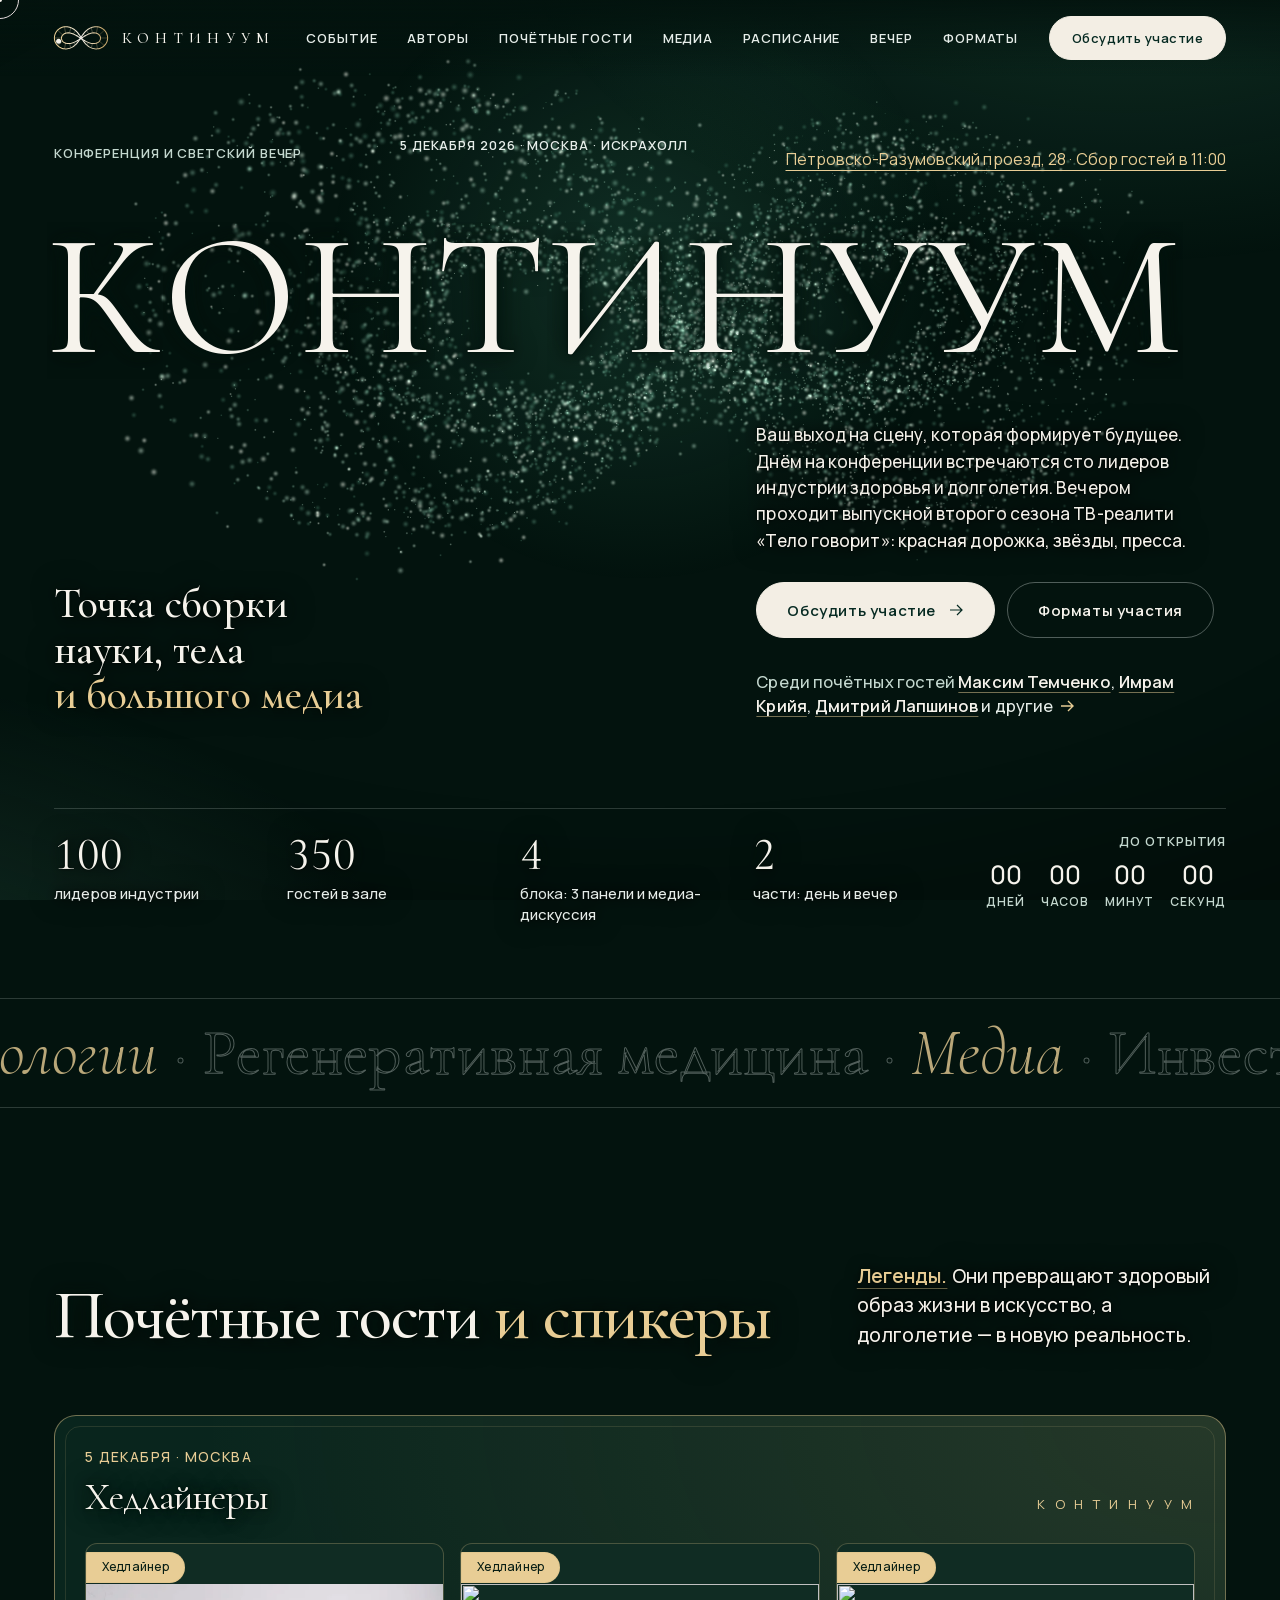
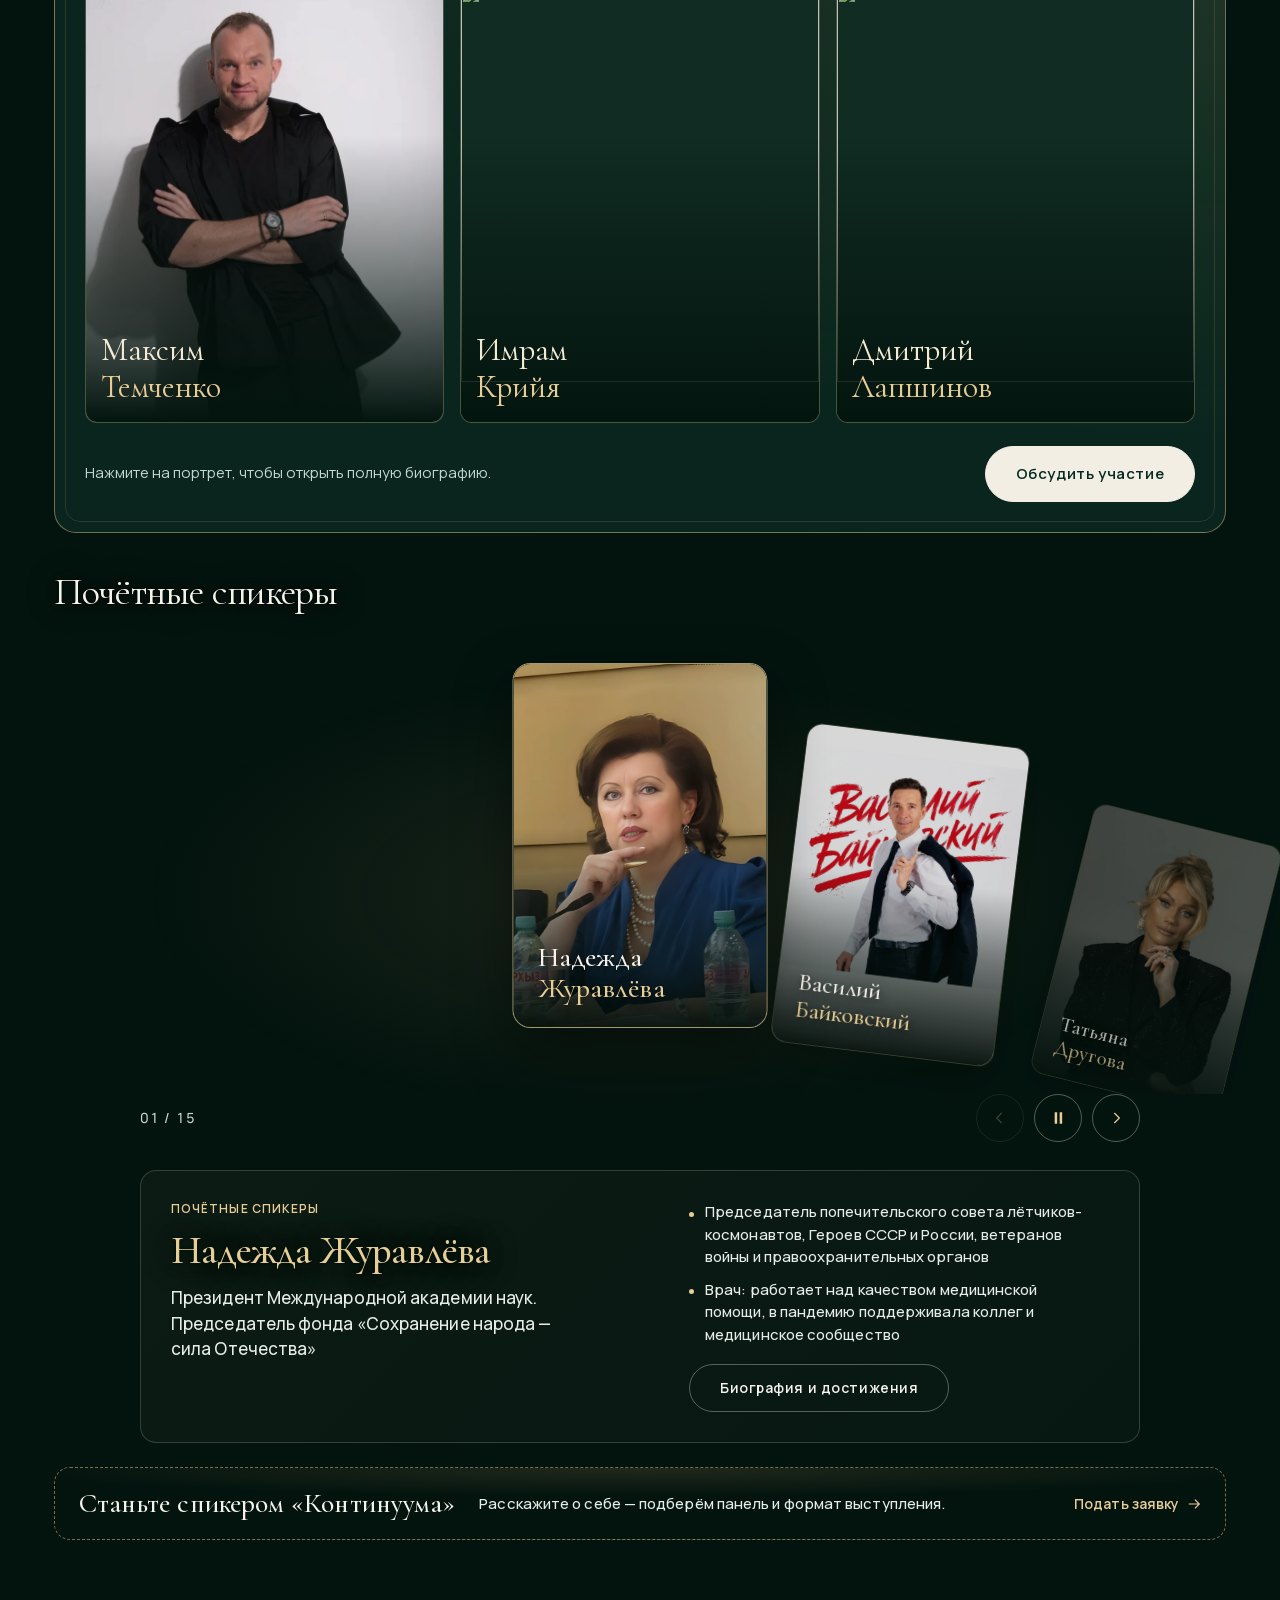
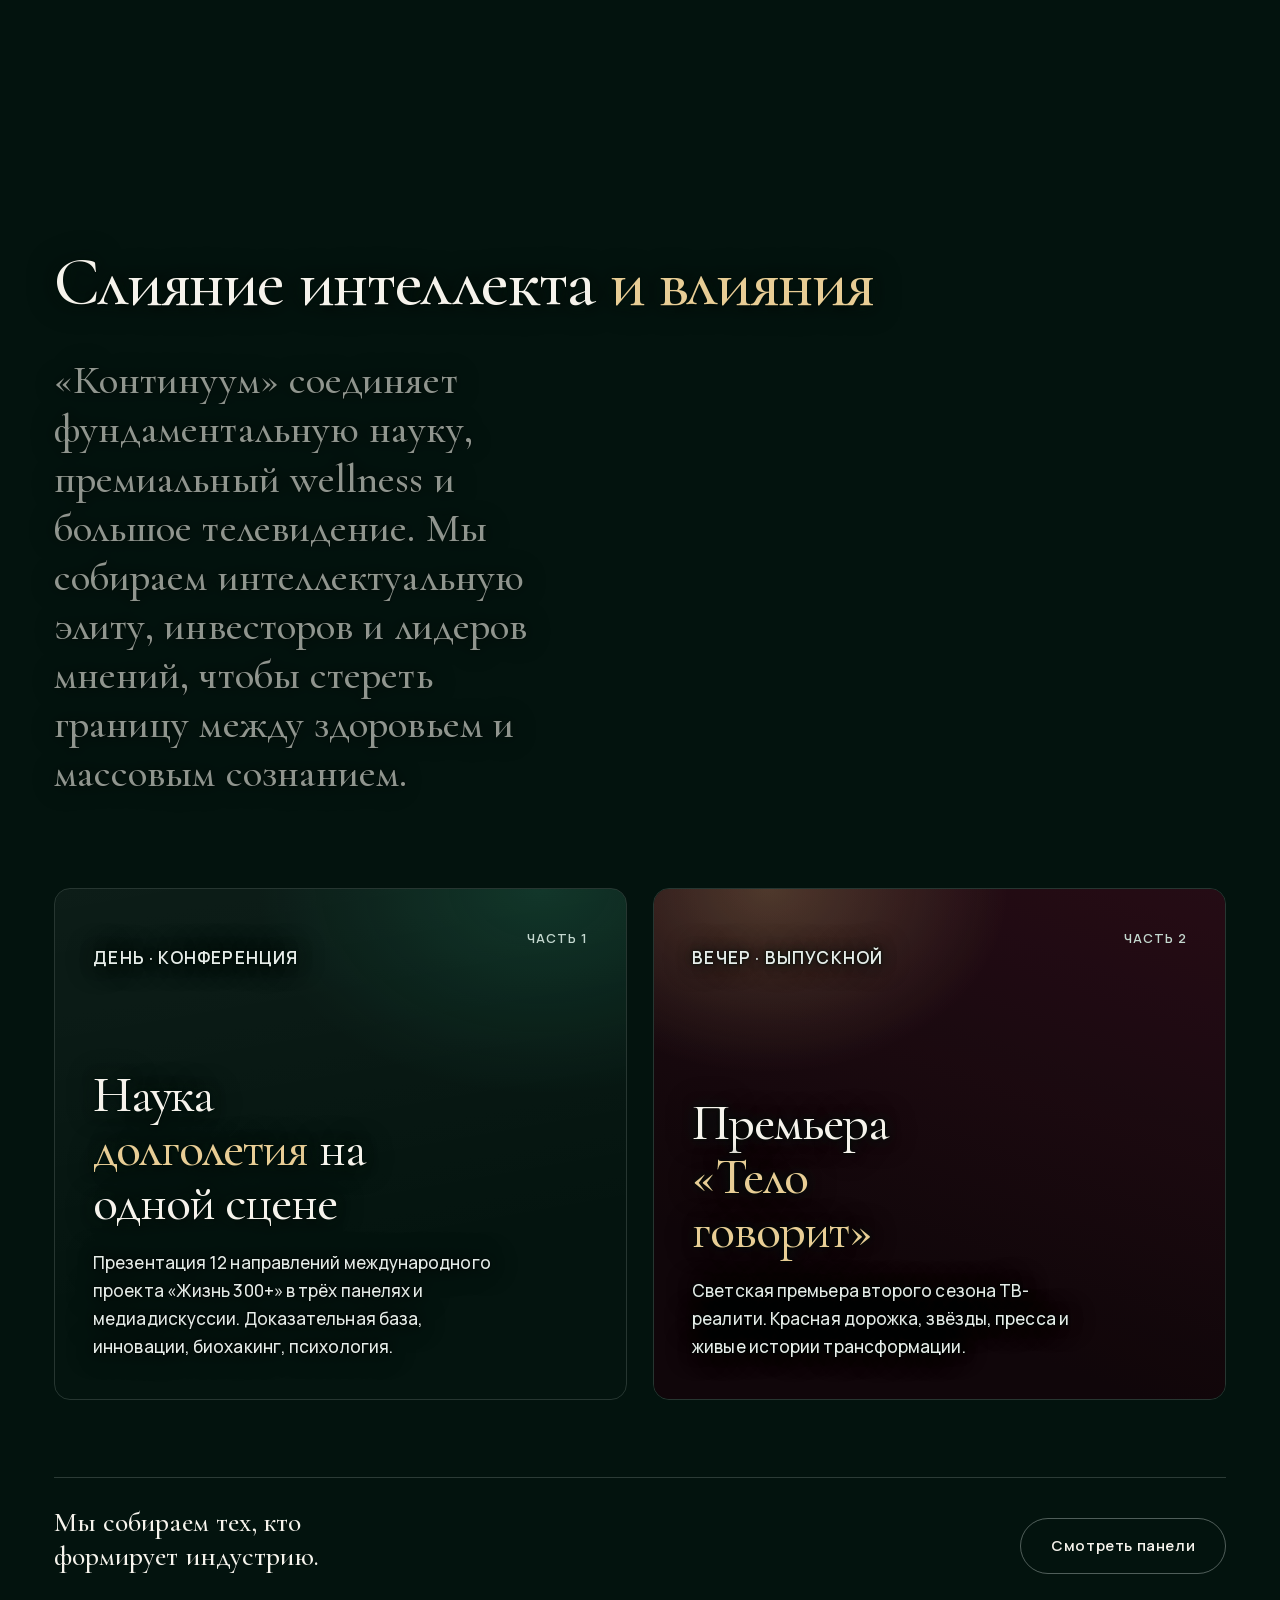
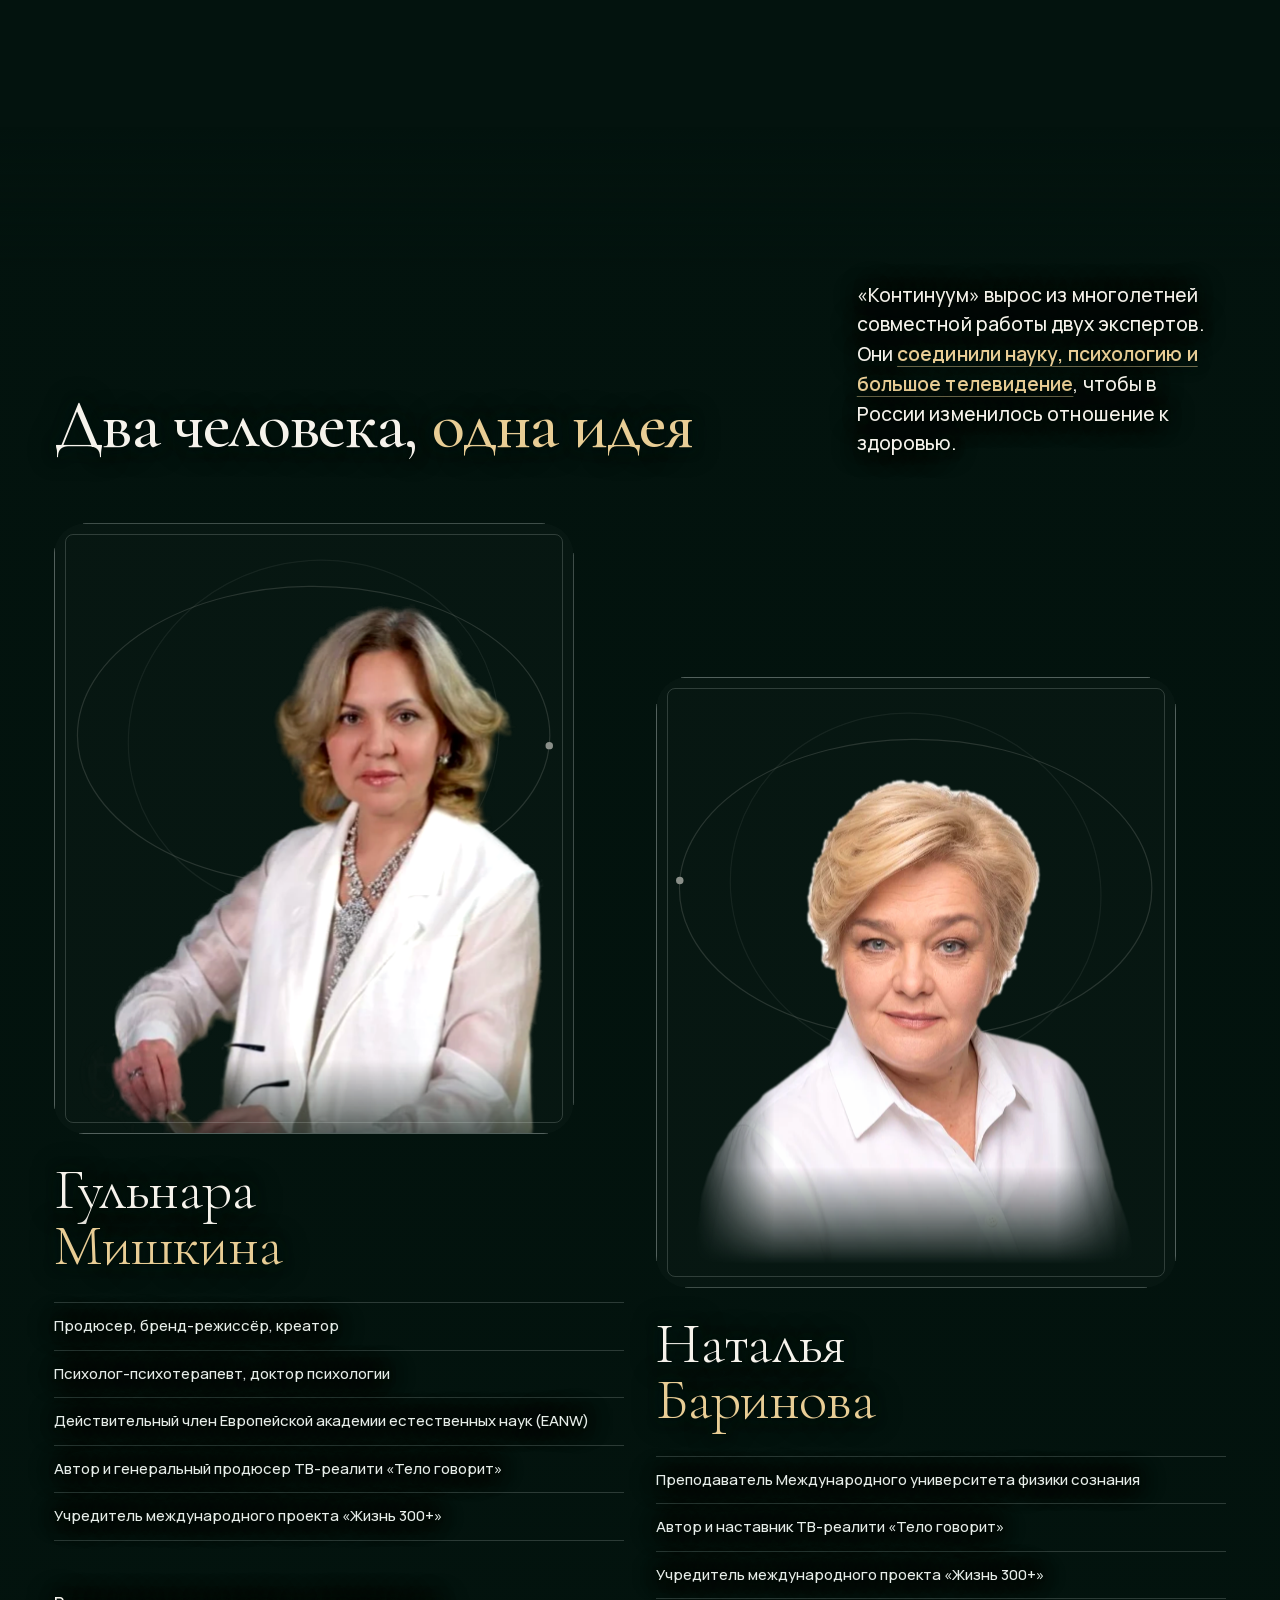
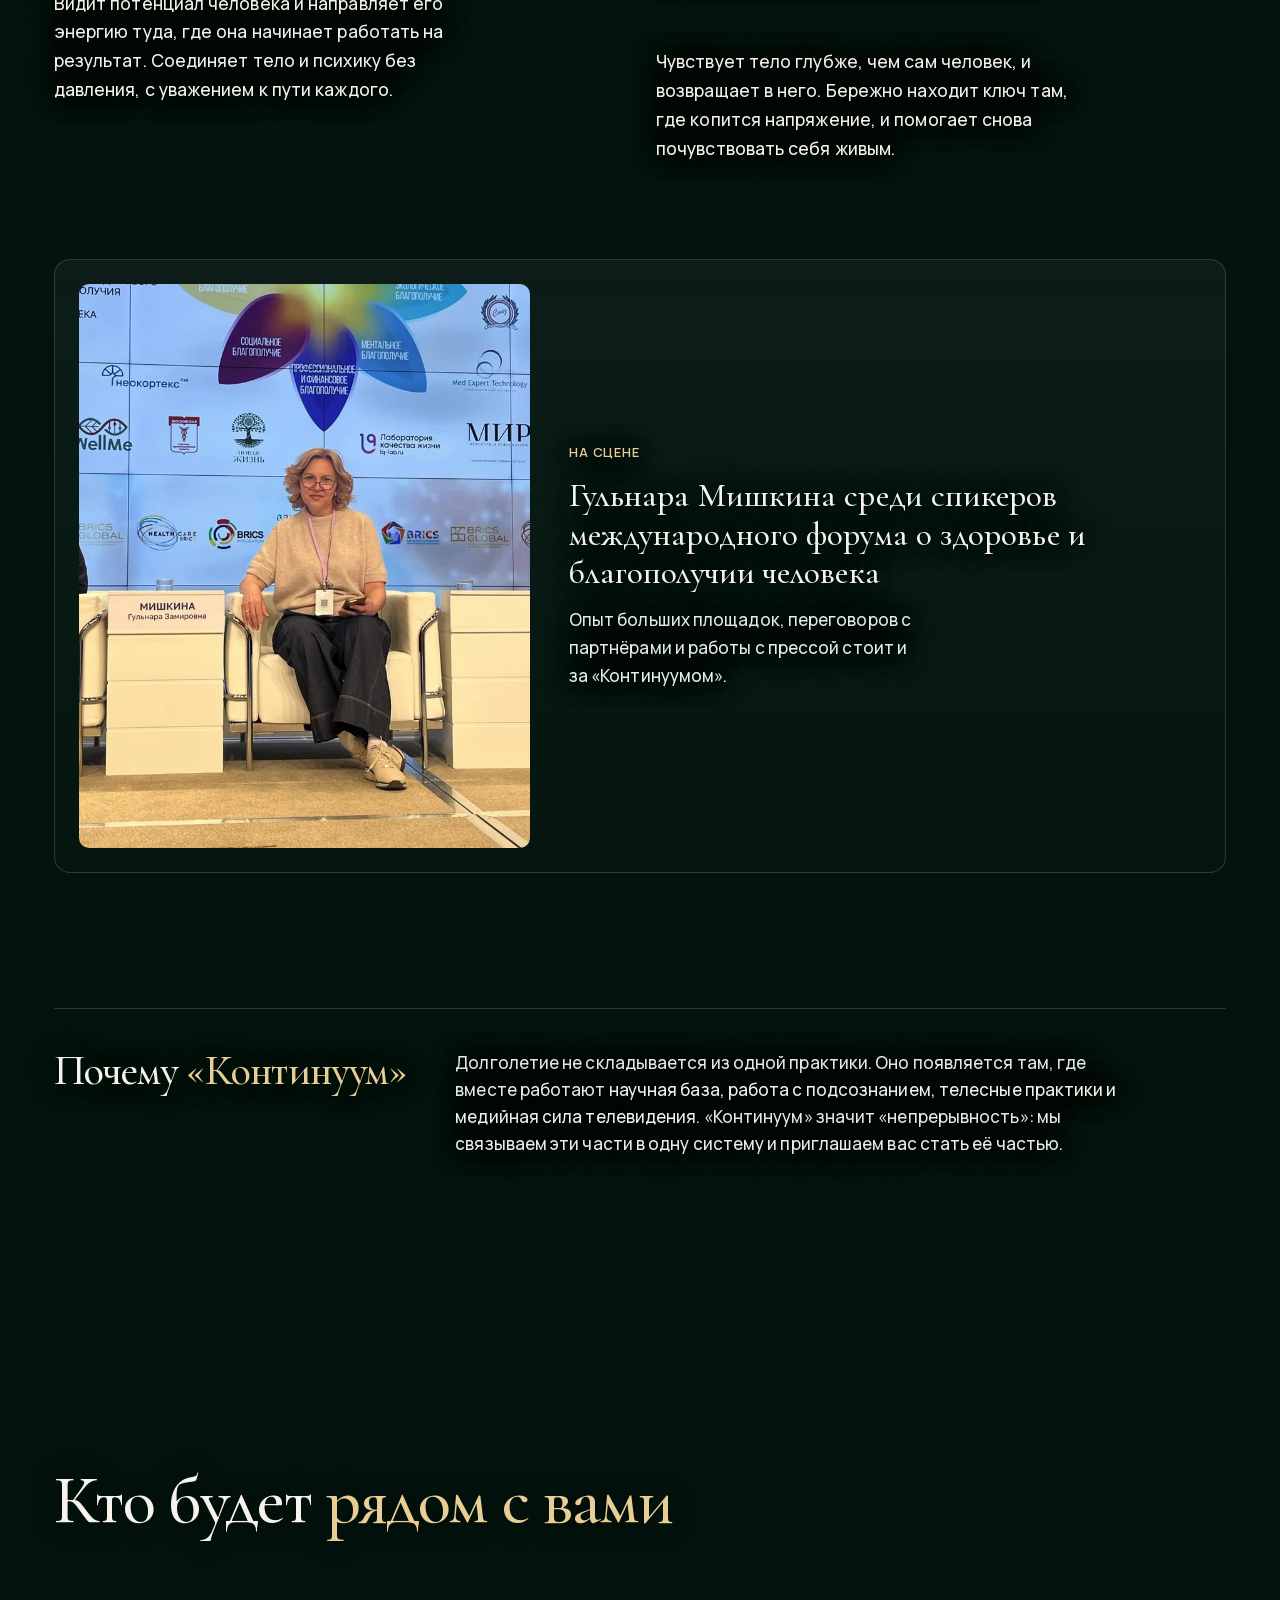
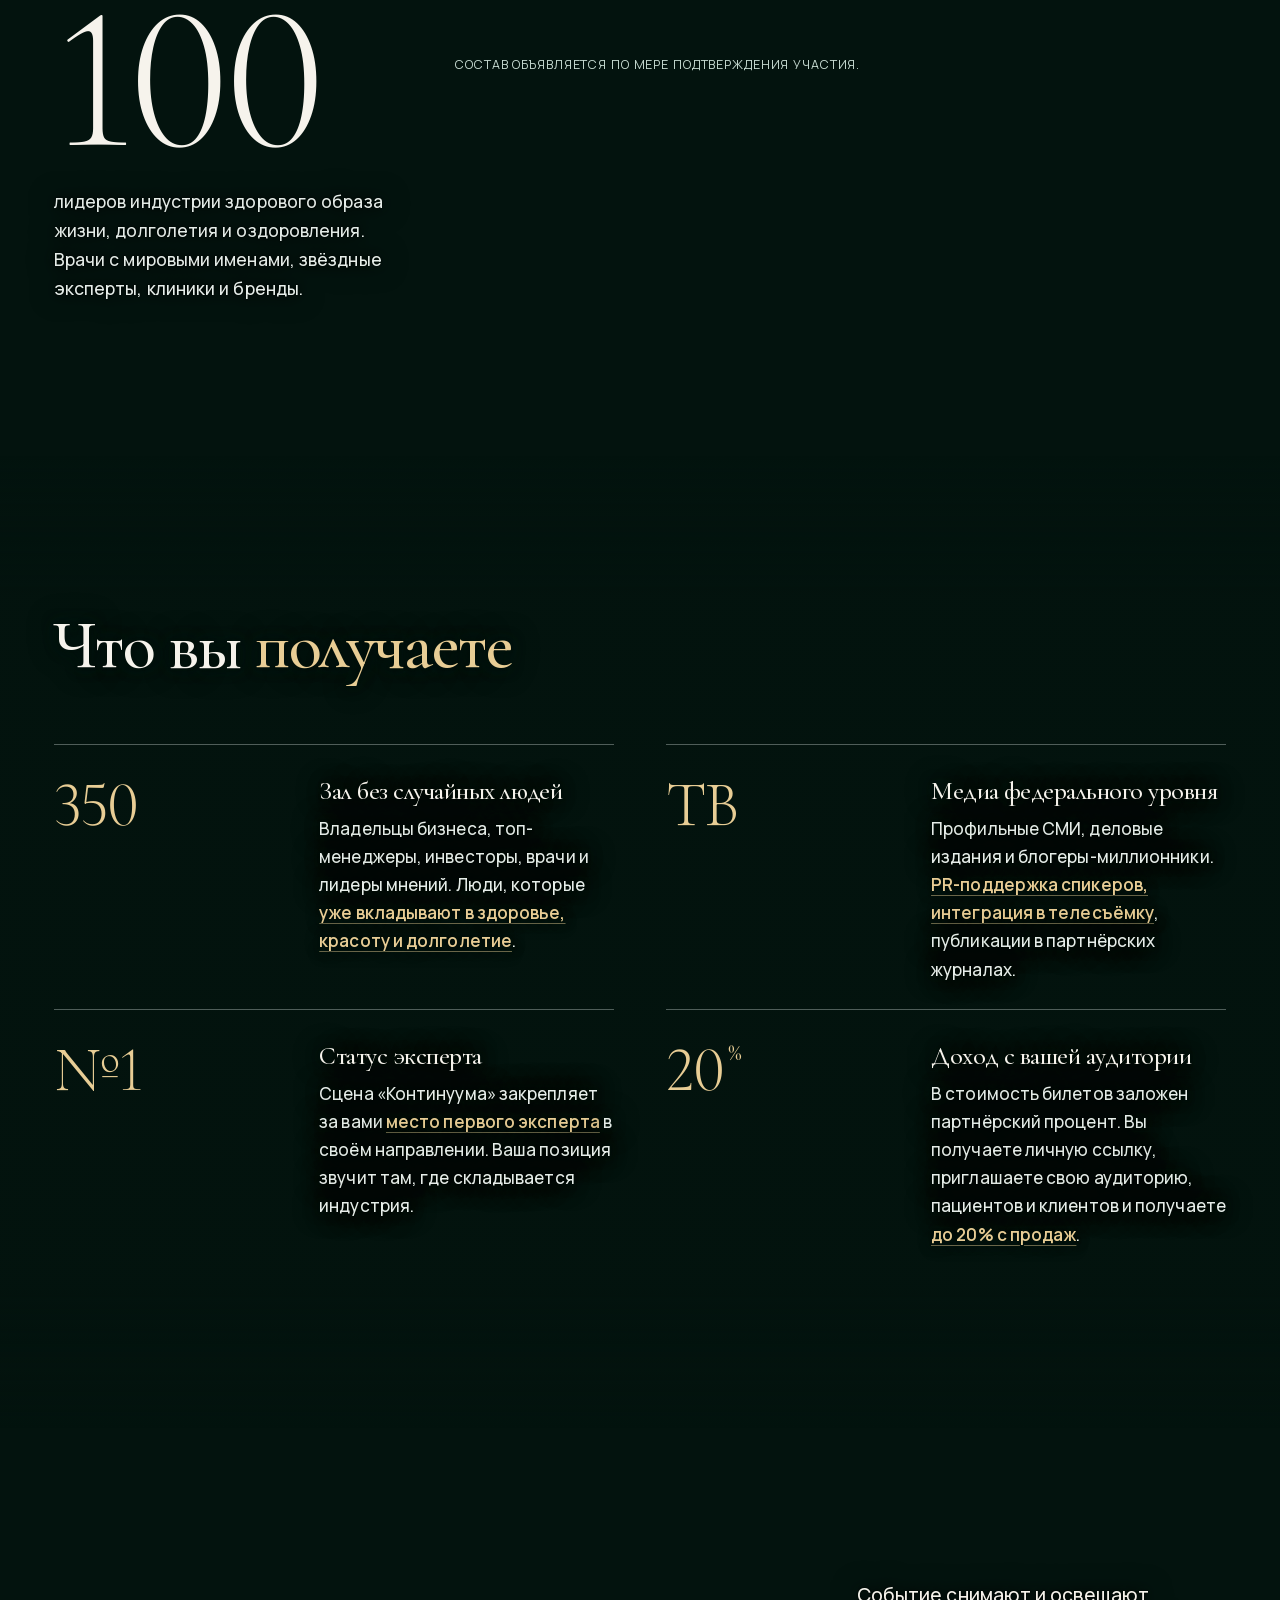
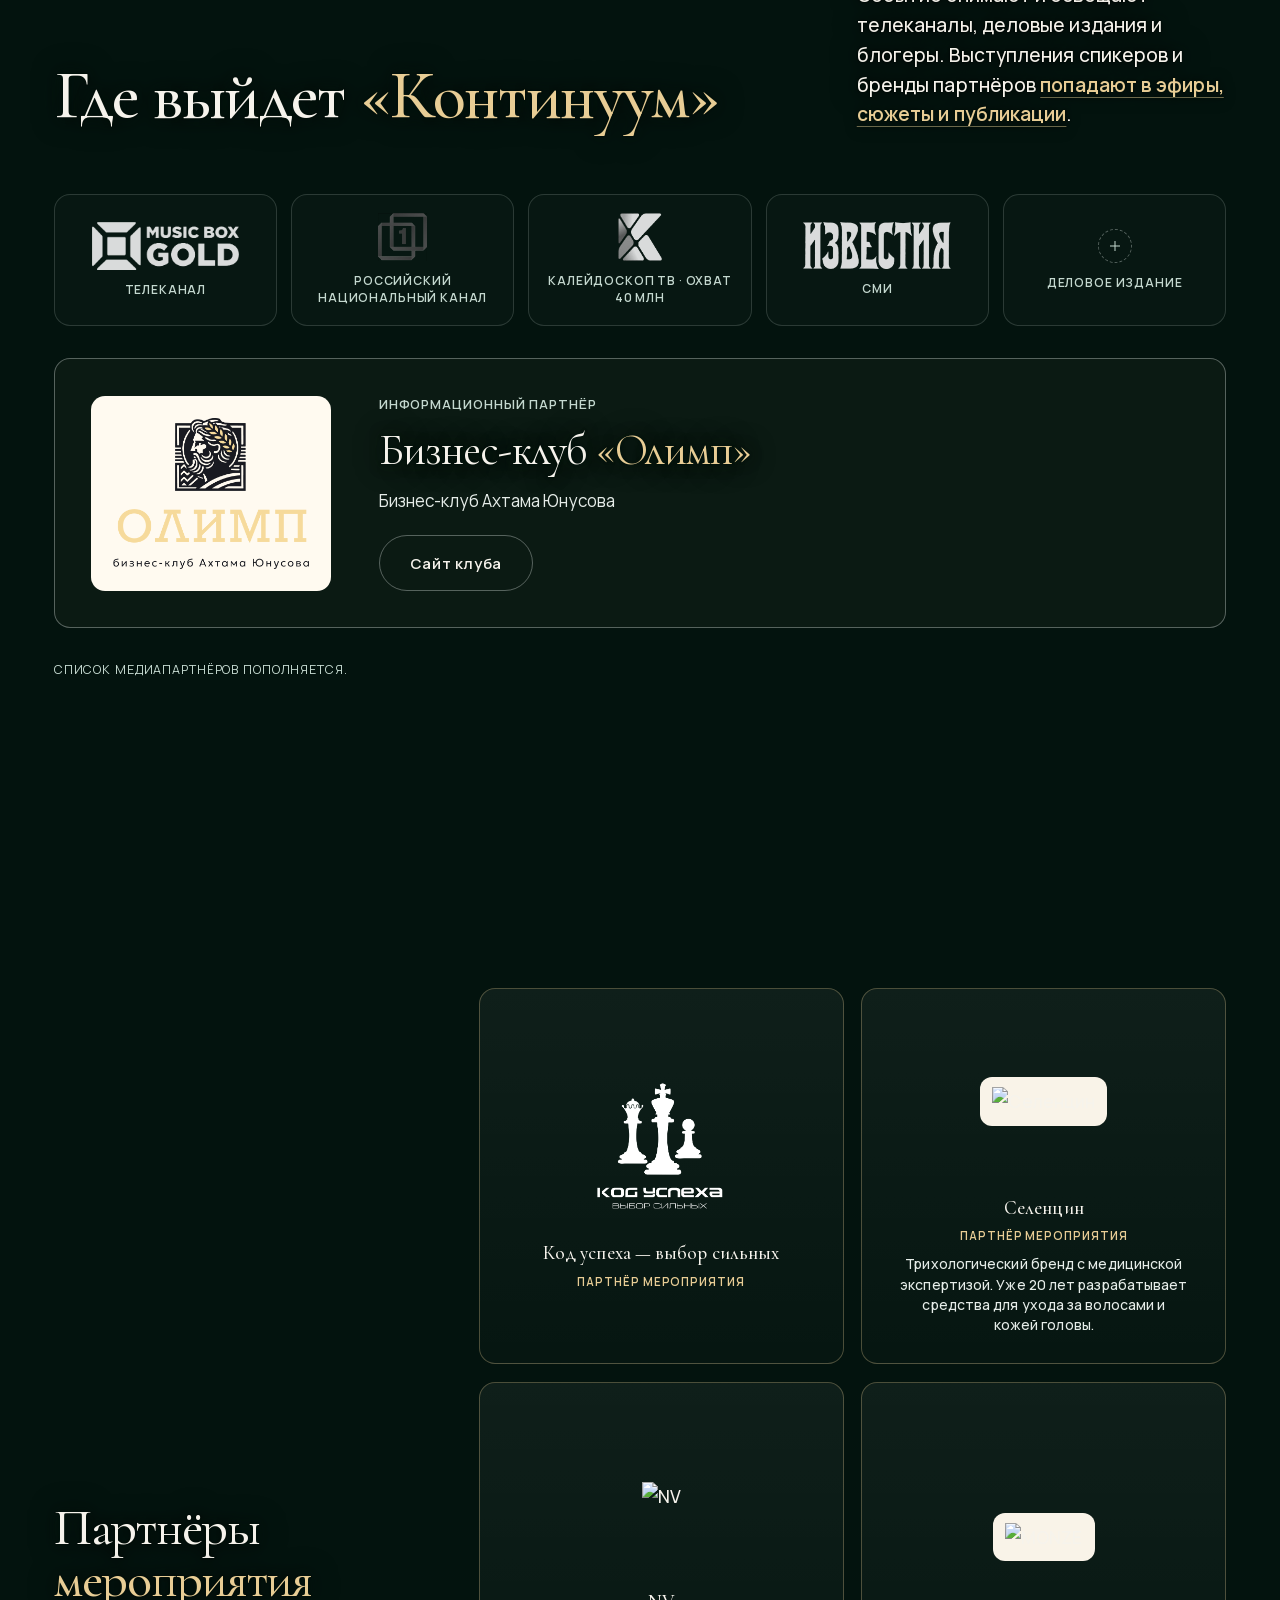
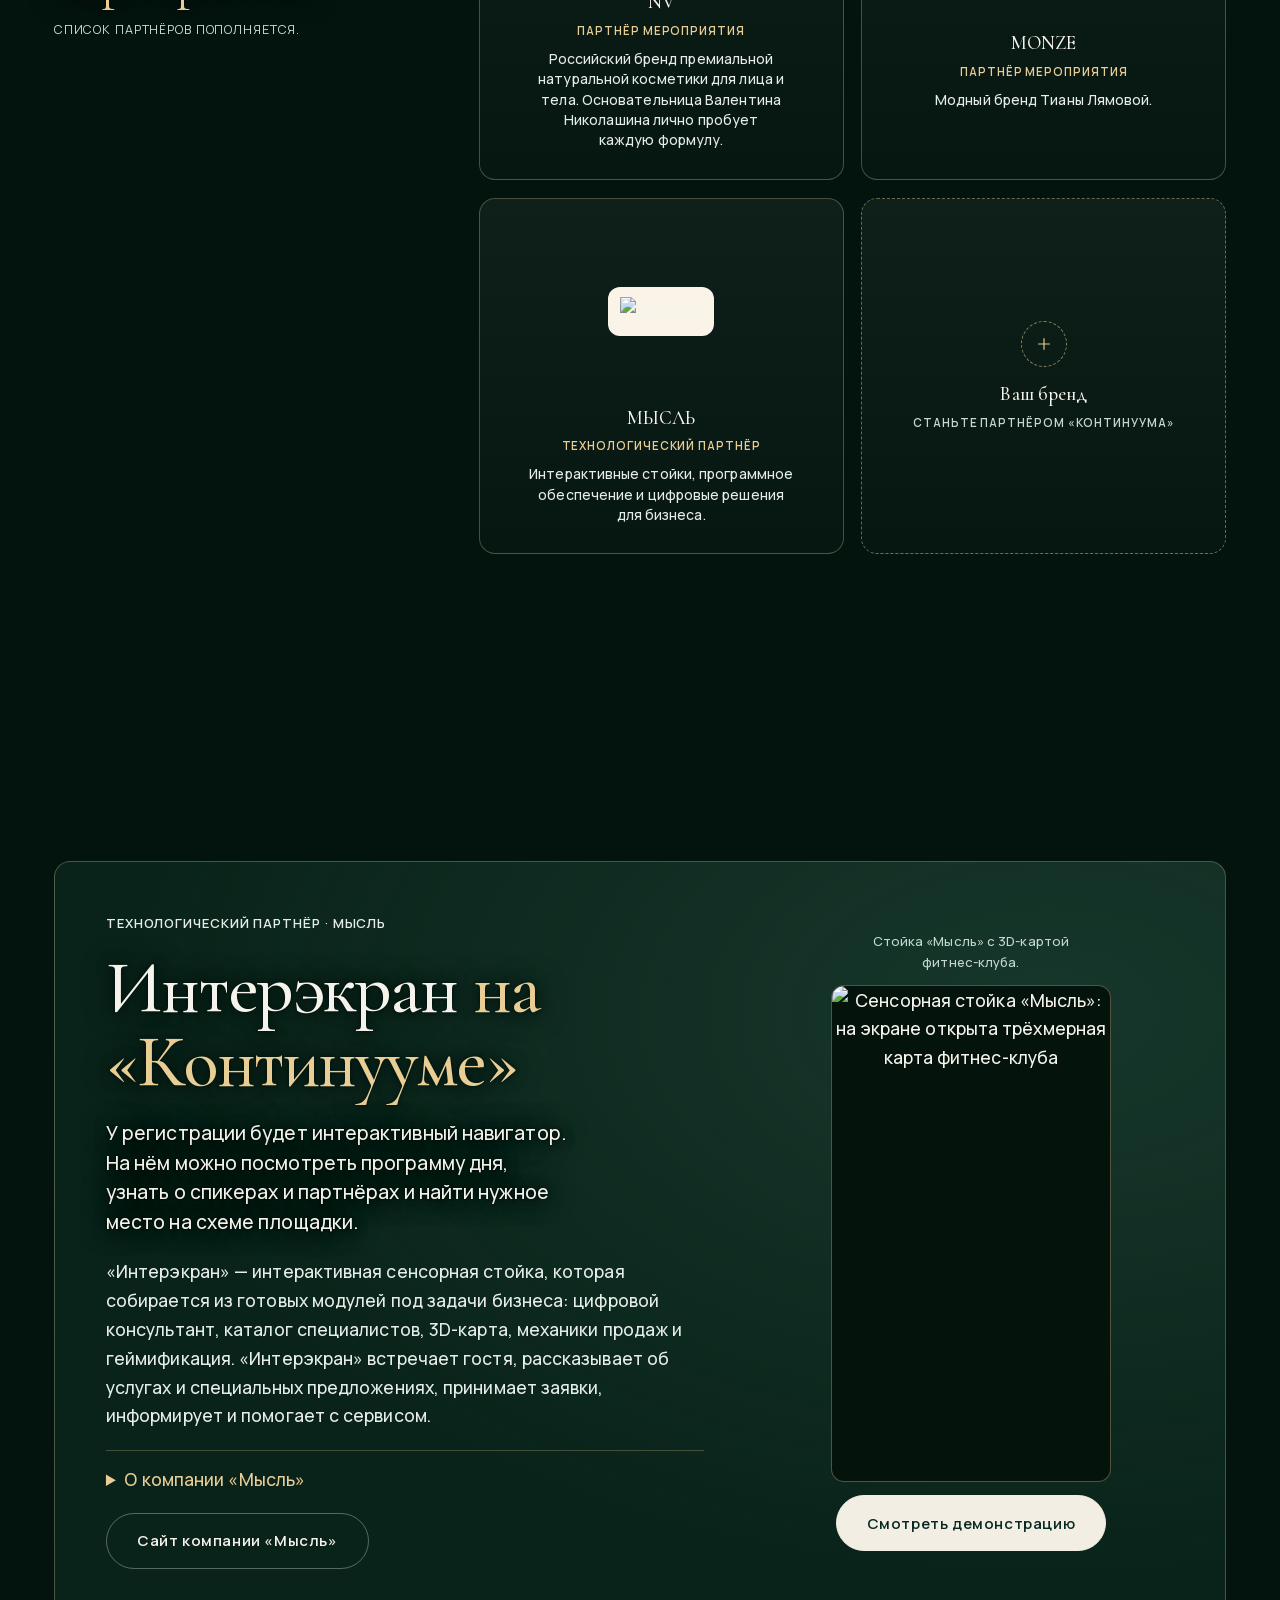
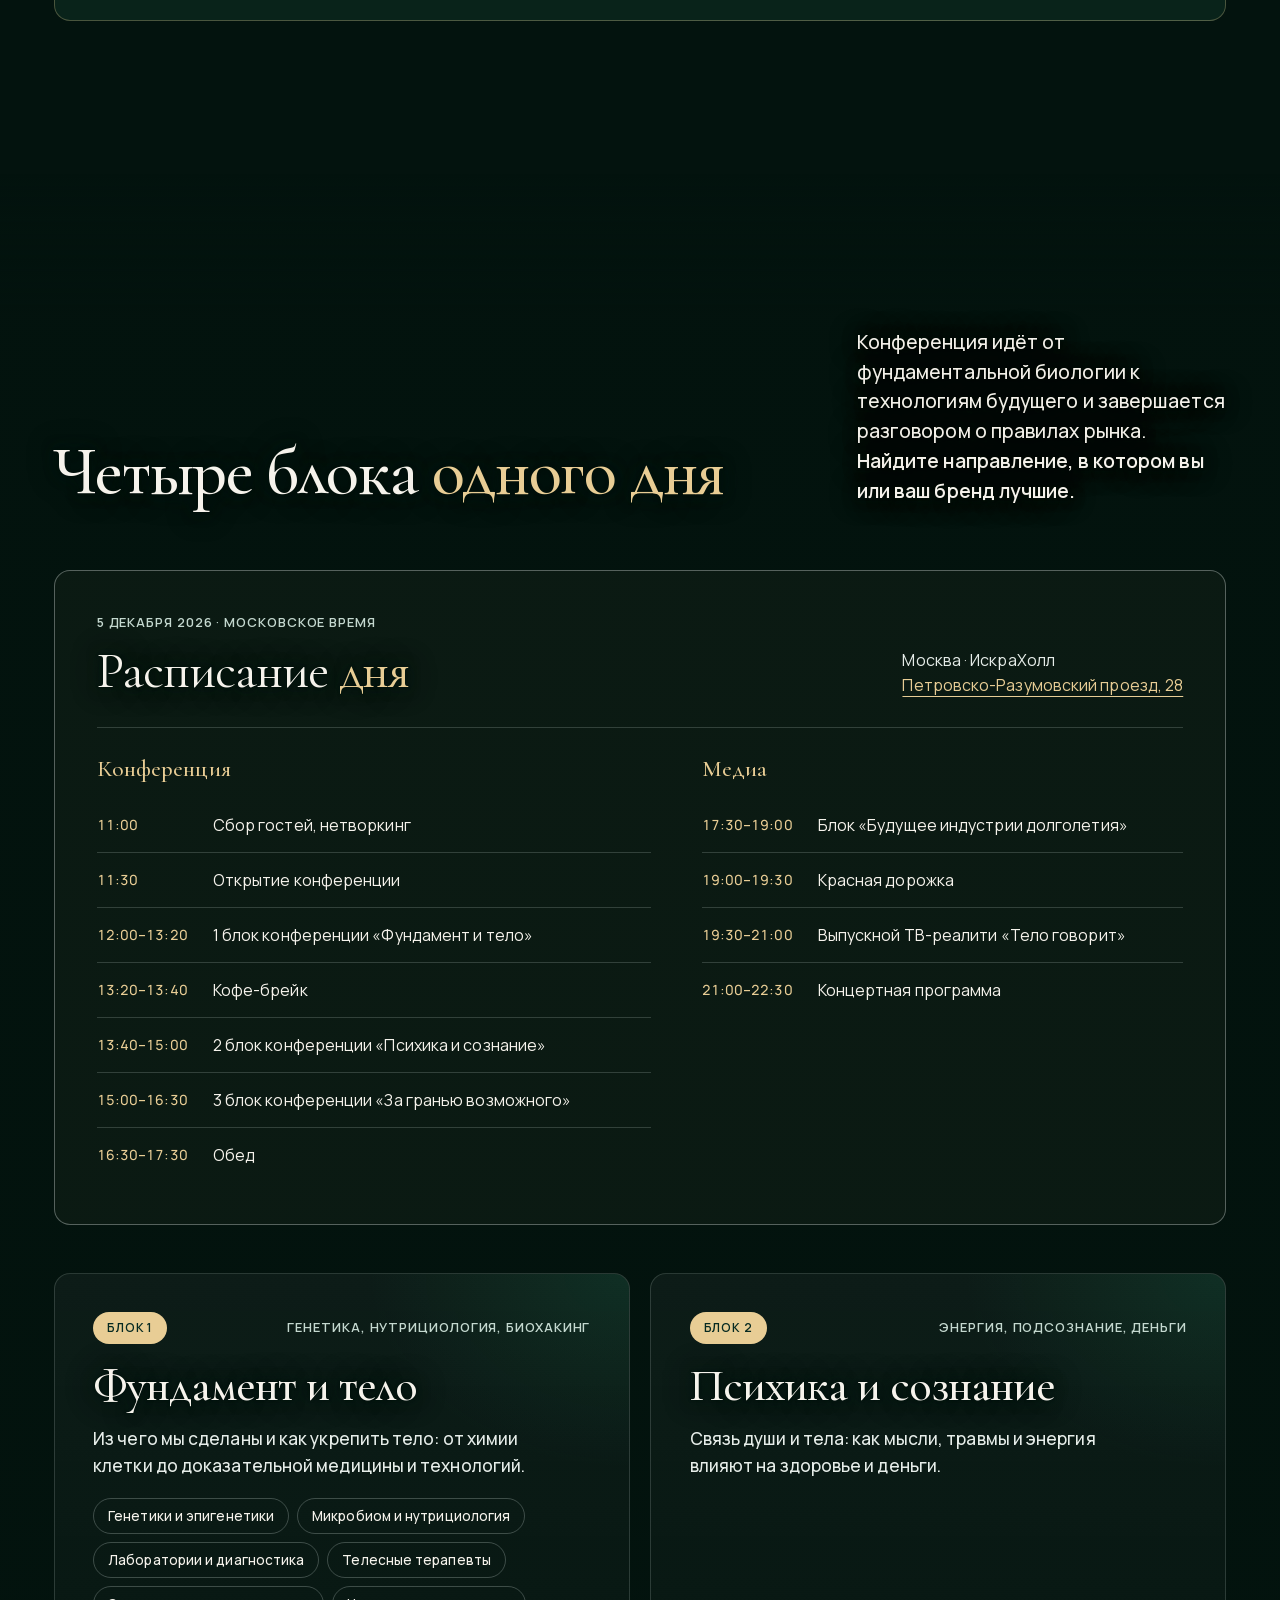
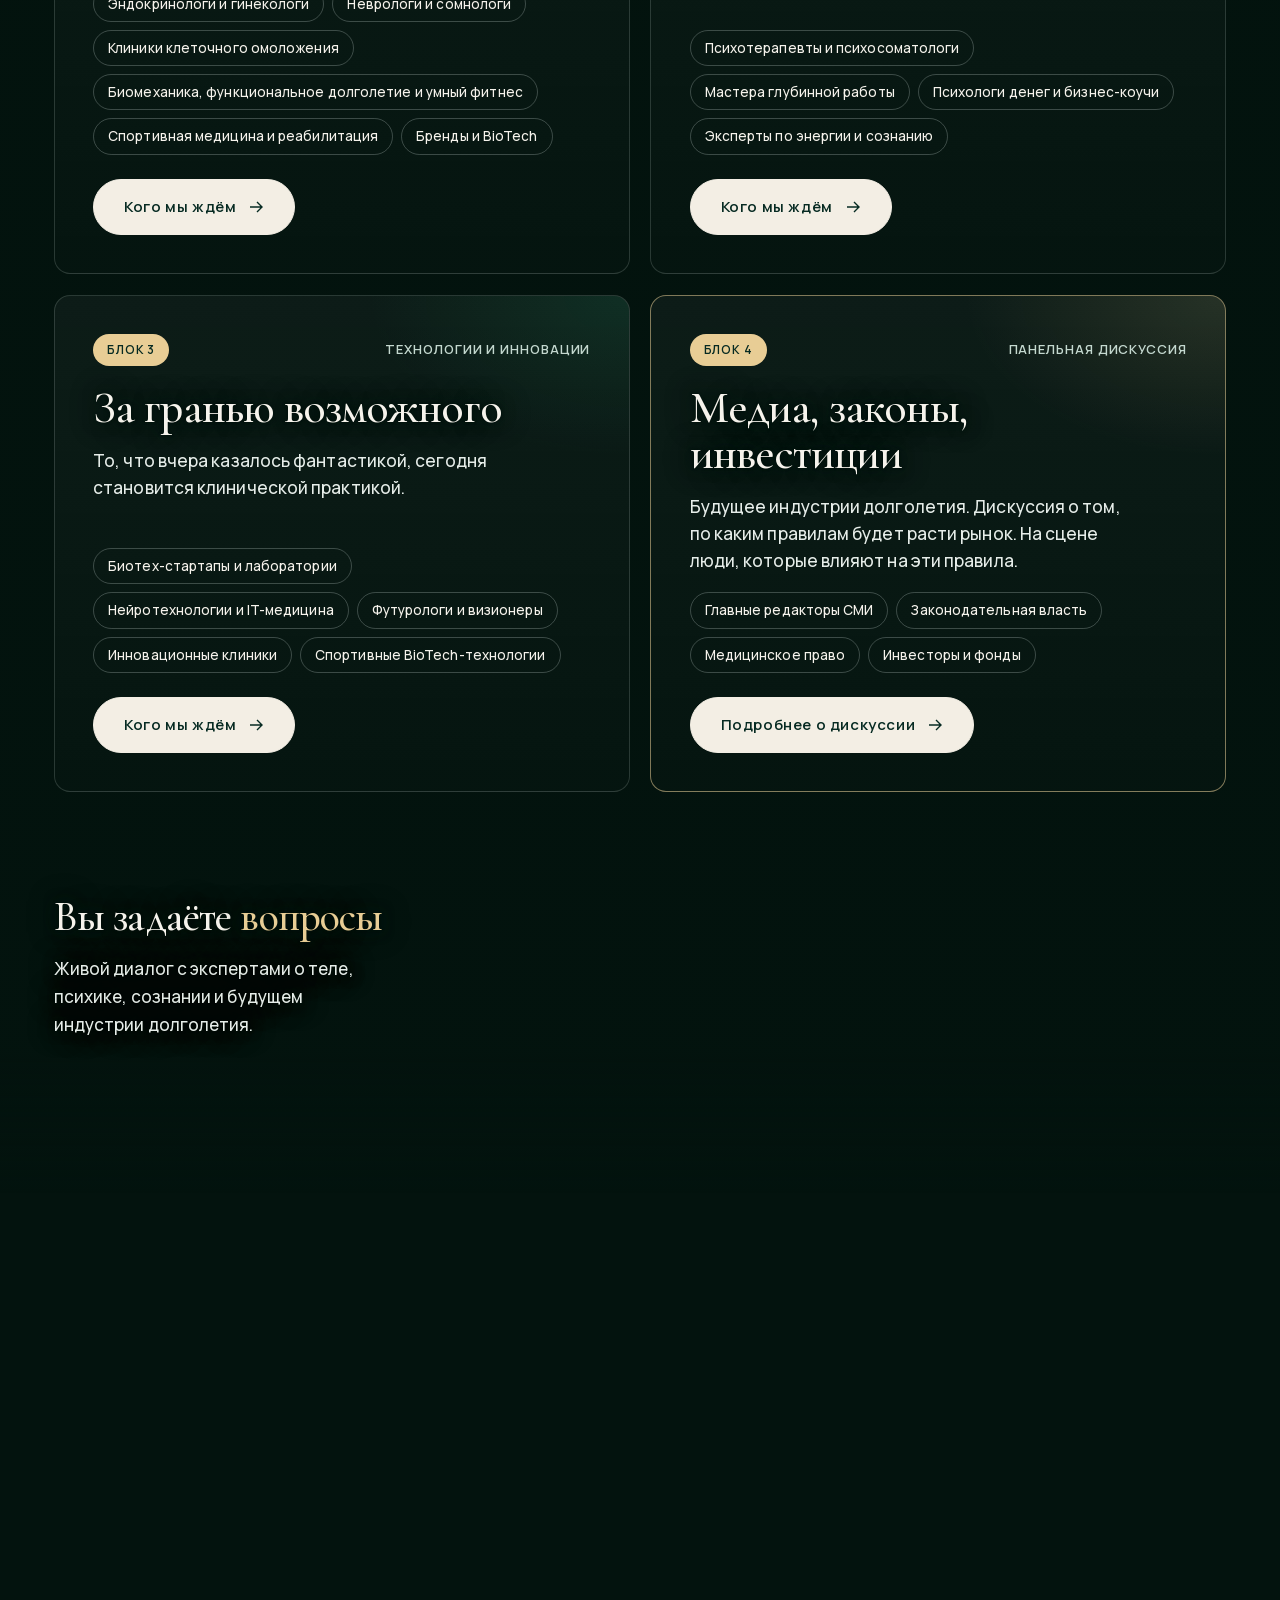
==== commit b1d1d127: "Update schedule, SVOI 30% promo and current package terms" ====
--- a/index.html
+++ b/index.html
@@ -21,7 +21,7 @@
 <meta name="twitter:image" content="https://osipda-ux.github.io/kontinuum-partners/og.jpg">
 <link rel="preload" href="assets/CormorantGaramond-300-cyrillic.woff2" as="font" type="font/woff2" crossorigin>
 <link rel="stylesheet" href="assets/fonts.css">
-<link rel="preload" href="content.js?v=20261123-native-venue" as="script">
+<link rel="preload" href="content.js?v=20261124-silina-svoi" as="script">
 <link rel="preload" href="assets/gsap.min.js" as="script">
 <link rel="preload" href="assets/ScrollTrigger.min.js" as="script">
 <style>:root{padding-top:env(safe-area-inset-top,0px);padding-bottom:env(safe-area-inset-bottom,0px)}body{margin:0}img{max-width:100%}[hidden]{display:none!important}</style>
@@ -1377,7 +1377,7 @@
       </div>
       <section class="day-schedule" id="schedule" aria-labelledby="scheduleTitle">
 <div class="day-schedule__head"><div><p class="eyebrow">5 декабря 2026 · Московское время</p><h3 id="scheduleTitle">Расписание <em>дня</em></h3></div><p id="eventLocation">Москва · ИскраХолл<br><a href="https://yandex.ru/maps/?text=%D0%9C%D0%BE%D1%81%D0%BA%D0%B2%D0%B0%2C%20%D0%9F%D0%B5%D1%82%D1%80%D0%BE%D0%B2%D1%81%D0%BA%D0%BE-%D0%A0%D0%B0%D0%B7%D1%83%D0%BC%D0%BE%D0%B2%D1%81%D0%BA%D0%B8%D0%B9%20%D0%BF%D1%80%D0%BE%D0%B5%D0%B7%D0%B4%2C%2028" target="_blank" rel="noopener">Петровско-Разумовский проезд, 28</a></p></div>
-<div class="day-schedule__groups"><article><h4>Конференция</h4><ol><li><span class="day-schedule__time">11:00</span><span>Сбор гостей, нетворкинг</span></li><li><span class="day-schedule__time">11:30</span><span>Открытие конференции</span></li><li><span class="day-schedule__time">12:00–12:20</span><span>1 блок конференции «Фундамент и тело»</span></li><li><span class="day-schedule__time">12:20–12:40</span><span>Кофе-брейк</span></li><li><span class="day-schedule__time">12:40–14:00</span><span>2 блок конференции «Психика и сознание»</span></li><li><span class="day-schedule__time">14:00–16:30</span><span>3 блок конференции «За гранью возможного»</span></li><li><span class="day-schedule__time">16:30–17:30</span><span>Обед</span></li></ol></article><article><h4>Медиа</h4><ol><li><span class="day-schedule__time">17:30–19:00</span><span>Блок «Будущее индустрии долголетия»</span></li><li><span class="day-schedule__time">19:00–19:30</span><span>Красная дорожка</span></li><li><span class="day-schedule__time">19:30–21:00</span><span>Выпускной ТВ-реалити «Тело говорит»</span></li><li><span class="day-schedule__time">21:00–22:30</span><span>Концертная программа</span></li></ol></article></div>
+<div class="day-schedule__groups"><article><h4>Конференция</h4><ol><li><span class="day-schedule__time">11:00</span><span>Сбор гостей, нетворкинг</span></li><li><span class="day-schedule__time">11:30</span><span>Открытие конференции</span></li><li><span class="day-schedule__time">12:00–13:20</span><span>1 блок конференции «Фундамент и тело»</span></li><li><span class="day-schedule__time">13:20–13:40</span><span>Кофе-брейк</span></li><li><span class="day-schedule__time">13:40–15:00</span><span>2 блок конференции «Психика и сознание»</span></li><li><span class="day-schedule__time">15:00–16:30</span><span>3 блок конференции «За гранью возможного»</span></li><li><span class="day-schedule__time">16:30–17:30</span><span>Обед</span></li></ol></article><article><h4>Медиа</h4><ol><li><span class="day-schedule__time">17:30–19:00</span><span>Блок «Будущее индустрии долголетия»</span></li><li><span class="day-schedule__time">19:00–19:30</span><span>Красная дорожка</span></li><li><span class="day-schedule__time">19:30–21:00</span><span>Выпускной ТВ-реалити «Тело говорит»</span></li><li><span class="day-schedule__time">21:00–22:30</span><span>Концертная программа</span></li></ol></article></div>
 </section>
       <div class="pcards" id="pcards"></div>
 
@@ -1539,7 +1539,7 @@
           </div>
           <div class="pack">
             <div class="pack__h"><b>Бренд-партнёр</b></div>
-            <ul><li>Ролл-ап на видном месте и ТВ-реклама</li><li>Выставочный стол</li><li>Ваш продукт или сертификат в welcome-pack VIP-гостей</li><li>2 аккредитации</li></ul>
+            <ul><li>Ролл-ап на видном месте и ТВ-реклама</li><li>Выставочный стол</li><li>2 аккредитации</li></ul>
           </div>
         </div>
       </div>
@@ -1634,7 +1634,7 @@
   <button class="vmodal__x" type="button" data-close aria-label="Закрыть видео"><svg width="20" height="20" viewBox="0 0 20 20" fill="none" stroke="currentColor" stroke-width="1.4"><path d="M4 4l12 12M16 4L4 16"/></svg></button>
 </div>
 
-<script src="content.js?v=20261123-native-venue"></script>
+<script src="content.js?v=20261124-silina-svoi"></script>
 <script>
 /* Новые карточки «Континуума» и их изображения. */
 (() => {
@@ -1726,7 +1726,7 @@
  after('Андрей Захаревич',newcomers[2]);
   after('Михаил Филяев',newcomers[3]);
   after('Татьяна-Мария Светлова',newcomers[4]);
- window.KONTINUUM_PROMOS=[{"name": "Импульс", "code": "KONTINUUM5", "rate": 5, "price": 6400, "total": 6080, "url": "https://payform.ru/dsd4kKJ/"}, {"name": "Импульс", "code": "KONTINUUM10", "rate": 10, "price": 6400, "total": 5760, "url": "https://payform.ru/kad4kOa/"}, {"name": "Импульс + Бизнес-бранч", "code": "KONTINUUM5", "rate": 5, "price": 7400, "total": 7030, "url": "https://payform.ru/kdd4kOd/"}, {"name": "Импульс + Бизнес-бранч", "code": "KONTINUUM10", "rate": 10, "price": 7400, "total": 6660, "url": "https://payform.ru/lad4kOH/"}, {"name": "Резонанс", "code": "KONTINUUM5", "rate": 5, "price": 18000, "total": 17100, "url": "https://payform.ru/mvd4kPz/"}, {"name": "Резонанс", "code": "KONTINUUM10", "rate": 10, "price": 18000, "total": 16200, "url": "https://payform.ru/n3d4kPE/"}];
+ window.KONTINUUM_PROMOS=[{"name": "Импульс", "code": "KONTINUUM5", "rate": 5, "price": 6400, "total": 6080, "url": "https://payform.ru/k5d6fXb/"}, {"name": "Импульс", "code": "KONTINUUM10", "rate": 10, "price": 6400, "total": 5760, "url": "https://payform.ru/k9d6fXf/"}, {"name": "Импульс", "code": "СВОИ", "rate": 30, "price": 6400, "total": 4480, "url": "https://payform.ru/jnd6fWW/"}, {"name": "Импульс + Бизнес-бранч", "code": "KONTINUUM5", "rate": 5, "price": 7400, "total": 7030, "url": "https://payform.ru/kid6fXo/"}, {"name": "Импульс + Бизнес-бранч", "code": "KONTINUUM10", "rate": 10, "price": 7400, "total": 6660, "url": "https://payform.ru/kjd6fXp/"}, {"name": "Импульс + Бизнес-бранч", "code": "СВОИ", "rate": 30, "price": 7400, "total": 5180, "url": "https://payform.ru/kkd6fXq/"}, {"name": "Резонанс", "code": "KONTINUUM5", "rate": 5, "price": 18000, "total": 17100, "url": "https://payform.ru/krd6fXx/"}, {"name": "Резонанс", "code": "KONTINUUM10", "rate": 10, "price": 18000, "total": 16200, "url": "https://payform.ru/kud6fXA/"}, {"name": "Резонанс", "code": "СВОИ", "rate": 30, "price": 18000, "total": 12600, "url": "https://payform.ru/l0d6fXD/"}];
 })();
 </script>
 <script>
@@ -1735,7 +1735,7 @@
  const ash={"name": "Дмитрий Ащепков", "photo": "[data-uri]", "legend": "Эксперт по продажам, покупательской психологии и мышлению предпринимателей", "role": "Бизнес-тренер, бизнес-консультант, предприниматель и инвестор.", "facts": ["Более 20 лет опыта выступлений и построения систем продаж", "Советник вице-президента и эксперт международного Альянса БРИКС по проектам малого и среднего бизнеса", "Автор федеральных программ обучения для Минэкономразвития", "Более 20 000 участников выступлений и обучающих программ", "Автор книги и игры «Триггер: руководство по поиску себя»", "Специализируется на создании и развитии отделов продаж, стратегиях продаж, переговорах и ростовом мышлении предпринимателей и топ-менеджмента", "Выступал на форумах «Мой бизнес», «Синергии», Global Fitness Forum, форумах по маркетингу, продажам и недвижимости", "Опыт проведения программ MBA и mini-MBA по продажам, открытых и корпоративных обучающих программ и мастер-классов"], "links": [{"label": "Официальный сайт", "url": "https://aschepkov.ru/"}]};const at=c.speakers.findIndex(s=>s.name===ash.name);if(at<0)c.speakers.push(ash);else Object.assign(c.speakers[at],ash);
  const bay=c.speakers.find(s=>s.name==='Василий Байковский');if(bay){bay.photo="[data-uri]";bay.photoFit='contain'}
  const imram=c.speakers.find(s=>s.name==='Имрам Крийя');if(imram)Object.assign(imram,{"legend": "Имрам – Мастер Крийя-йоги, музыкант и композитор, автор образовательных программ по саморазвитию.", "role": "Более 30 лет Имрам изучает духовное наследие разных культур. Передаёт знания и техники Крийя. Сотрудничает с Мастерами Китая, Индии и других стран.", "bioIntro": ["20 лет Имрам обучает практикам осознанности и внутренней трансформации, объединяя традиционные знания и современный научный подход."], "facts": ["Более 200 семинаров, лекций и ретритов в России, Европе и Азии.", "Более 100 000 участников образовательных программ по всему миру.", "Международный и крупнейший русскоязычный проект о Крийя-йоге «Имрам Крийя» с аудиторией более 4 млн подписчиков."], "bioOutro": ["Проект «Имрам Крийя» помогает людям раскрывать внутренний потенциал, находить баланс между духовным развитием, профессиональной реализацией и семейной жизнью."]});
- const order=["Максим Темченко", "Имрам Крийя", "Дмитрий Лапшинов", "Надежда Журавлёва", "Василий Байковский", "Татьяна Другова", "Елена Шураева", "Дмитрий Ащепков", "Михаил Филяев", "Вадим Лашин", "Андрей Захаревич", "Тиана Лямова", "Александр Петрищев", "Элина Дидык", "Михаил Зингер", "Татьяна-Мария Светлова", "Елена Жуковская"],rank=new Map(order.map((name,i)=>[name,i]));c.speakers.sort((a,b)=>(rank.get(a.name)??999)-(rank.get(b.name)??999));
+ const order=["Максим Темченко", "Имрам Крийя", "Дмитрий Лапшинов", "Надежда Журавлёва", "Василий Байковский", "Татьяна Другова", "Елена Шураева", "Елена Силина", "Дмитрий Ащепков", "Михаил Филяев", "Вадим Лашин", "Андрей Захаревич", "Тиана Лямова", "Александр Петрищев", "Элина Дидык", "Михаил Зингер", "Татьяна-Мария Светлова", "Елена Жуковская"],rank=new Map(order.map((name,i)=>[name,i]));c.speakers.sort((a,b)=>(rank.get(a.name)??999)-(rank.get(b.name)??999));
  c.speakers.forEach((s,i)=>{s.eventStatus=i<3?'Хедлайнер':i===3?'':'Почётный спикер'});
 })();
 </script>
@@ -2310,7 +2310,7 @@
  const original=new Map(variants.map(v=>[v.name,{price:v.price,link:v.link}]));
  const money=n=>new Intl.NumberFormat('ru-RU').format(n)+' ₽';let active='';
  function apply(code,showError){
-  const normalized=String(code||'').trim().toUpperCase(),matches=promos.filter(p=>p.code===normalized);
+  const entered=String(code||'').trim().toUpperCase(),normalized=entered==='SVOI'?'СВОИ':entered,matches=promos.filter(p=>p.code===normalized);
   if(normalized&&!matches.length){if(showError){msg.textContent='Такой промокод не найден. Проверьте написание.';input.setAttribute('aria-invalid','true')}return false}
   active=normalized;input.value=active;input.removeAttribute('aria-invalid');clear.hidden=!active;
   document.querySelectorAll('#tix a[href]').forEach(a=>{
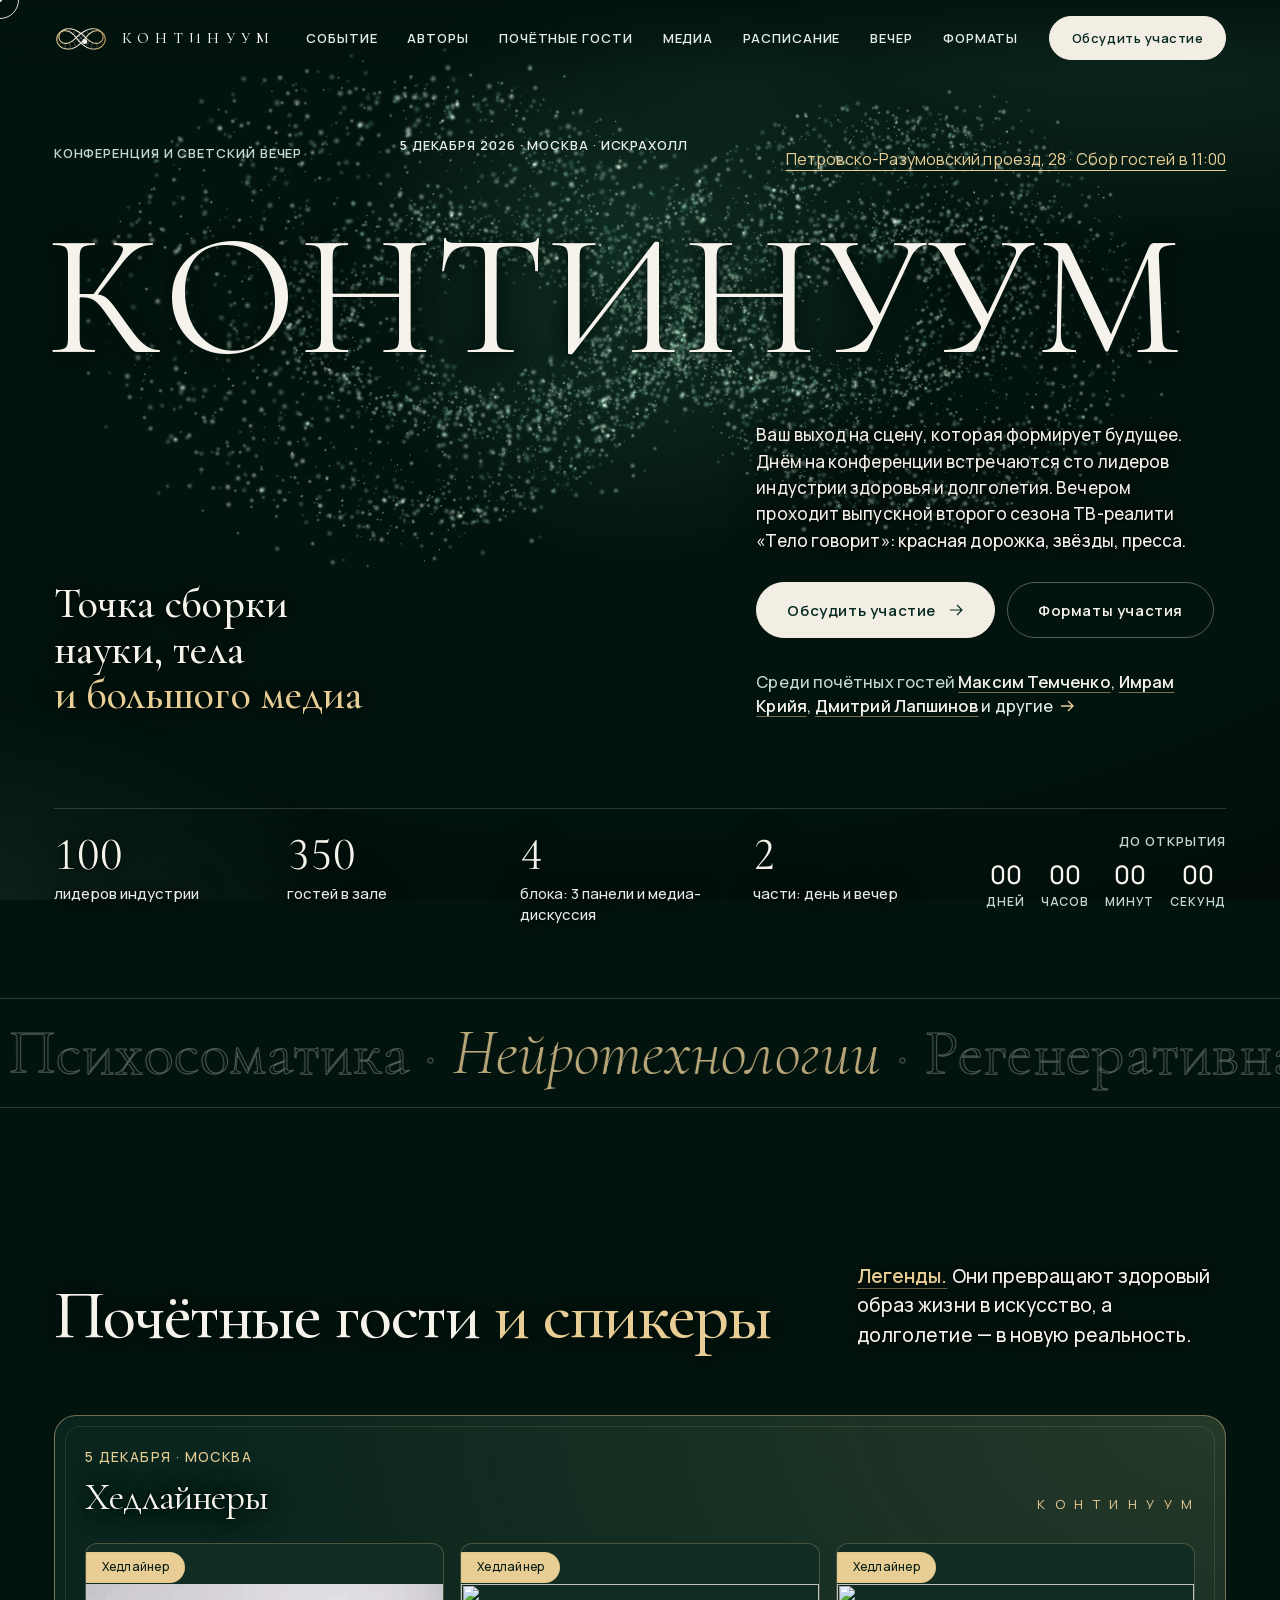
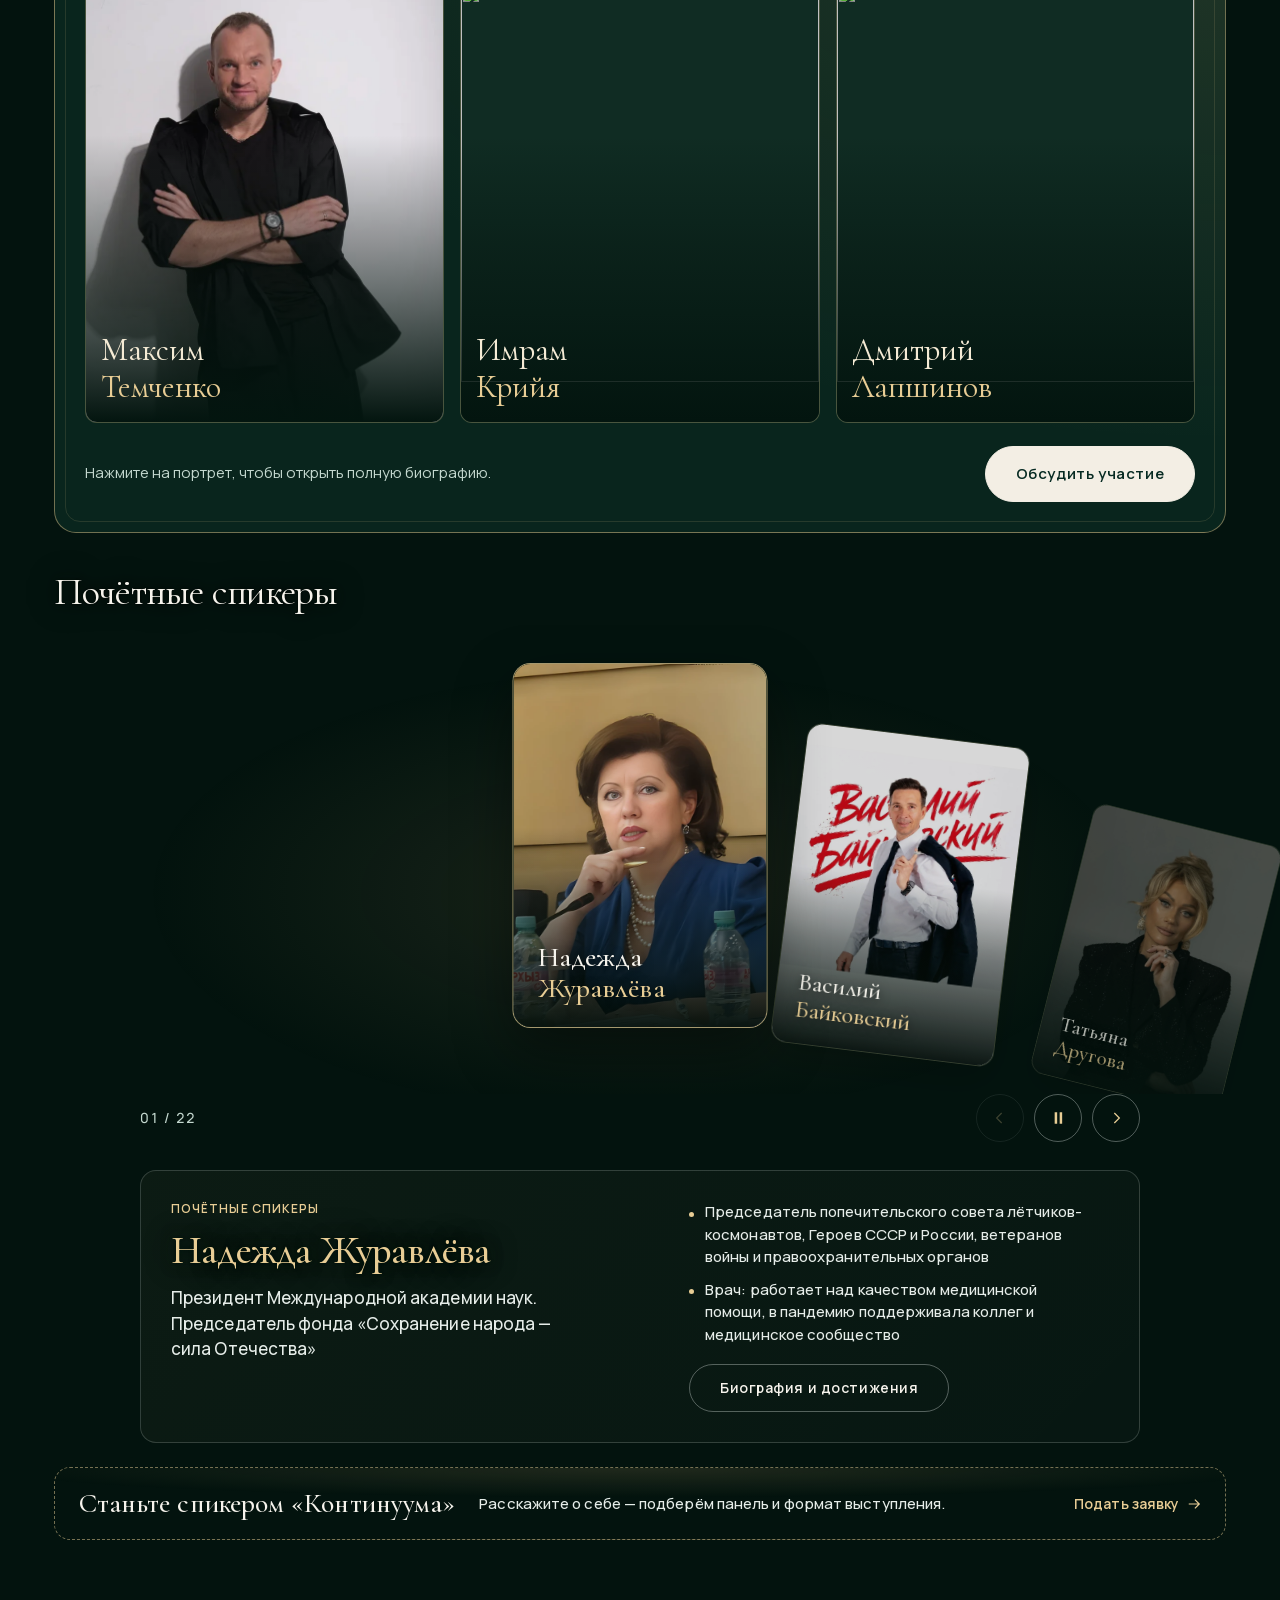
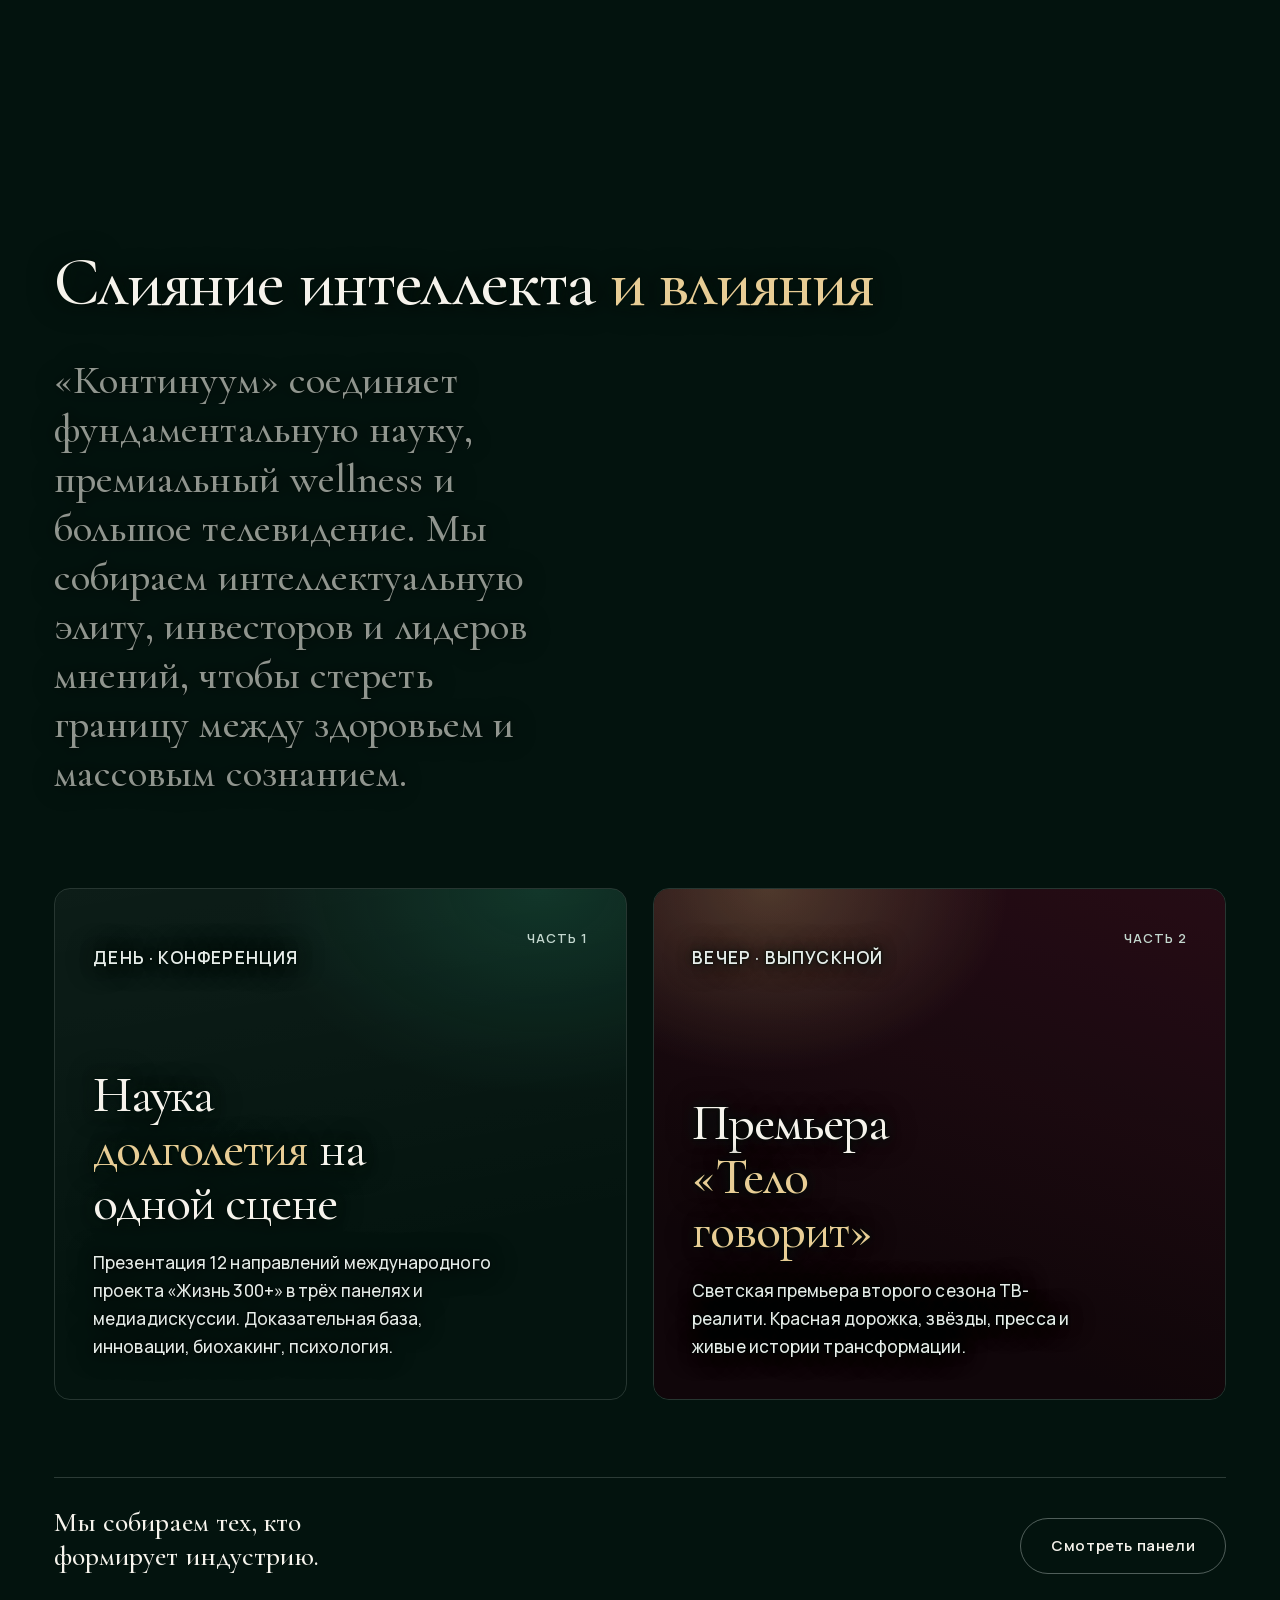
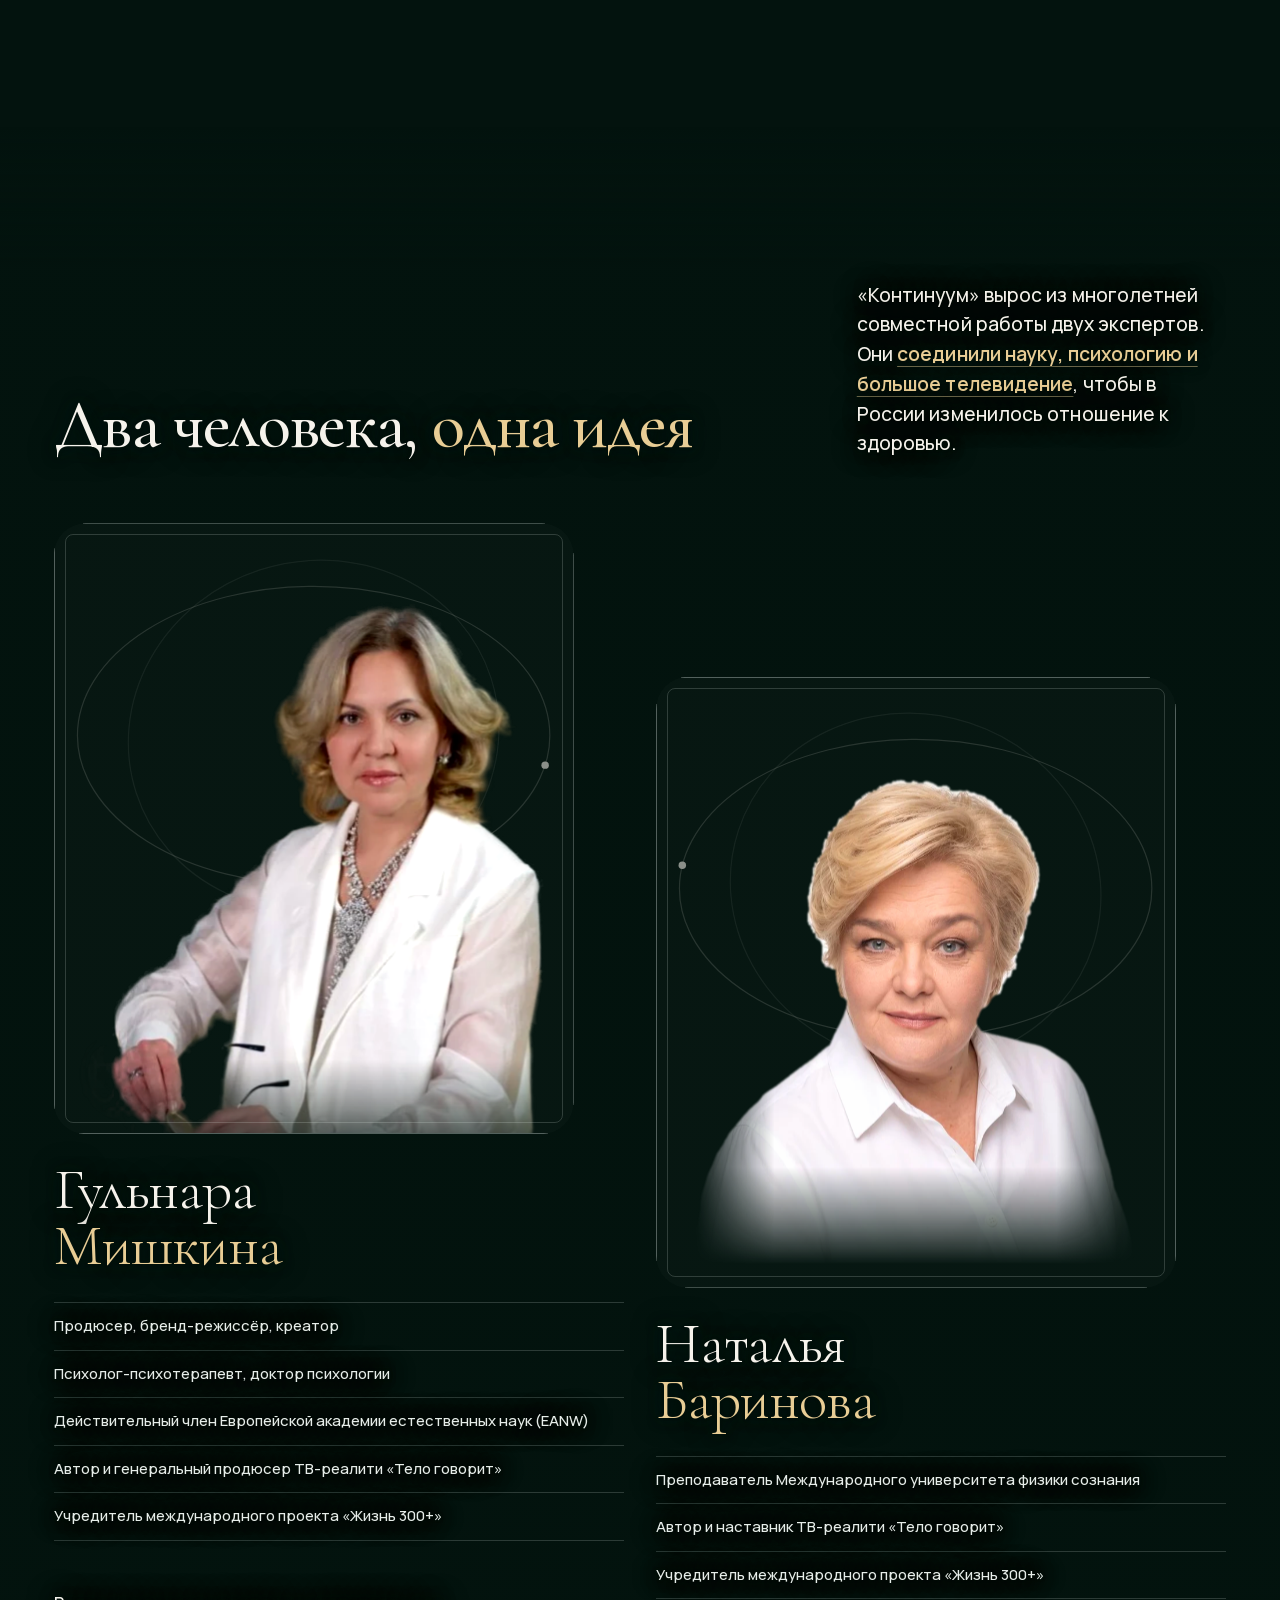
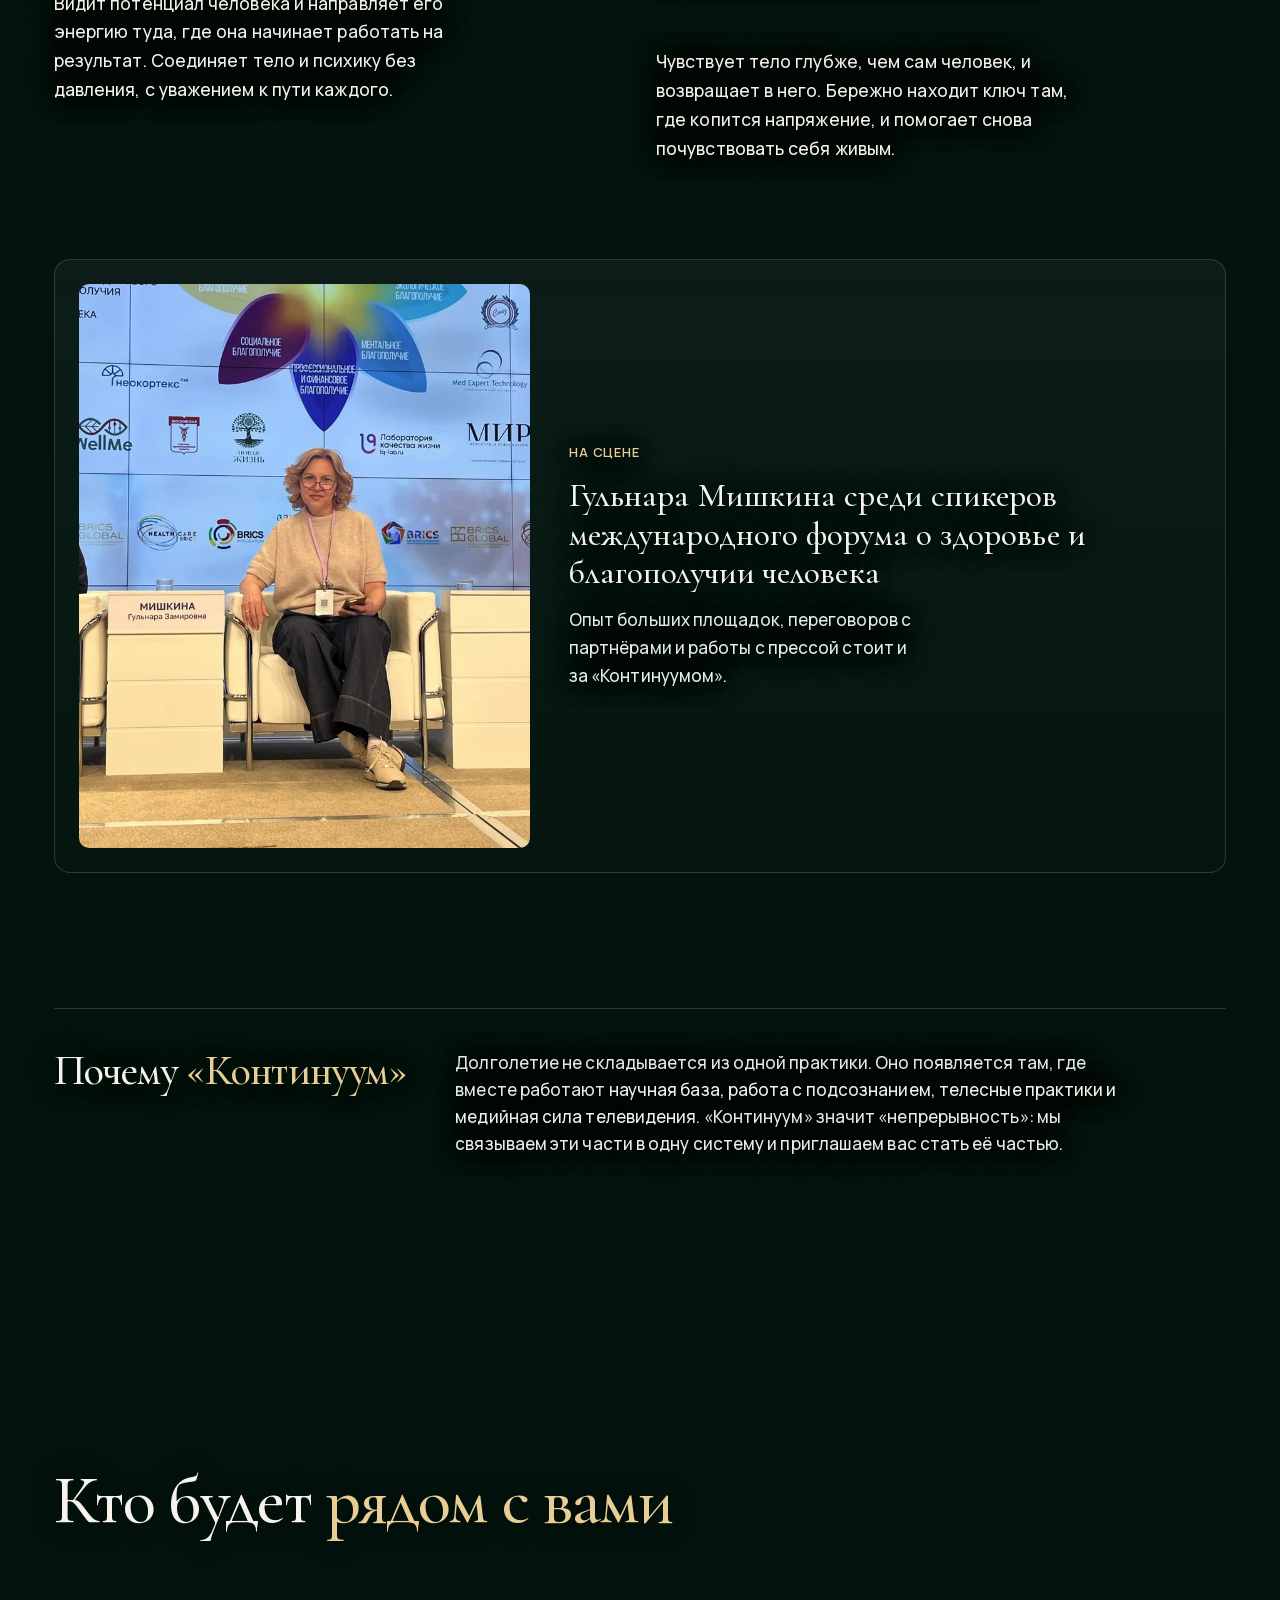
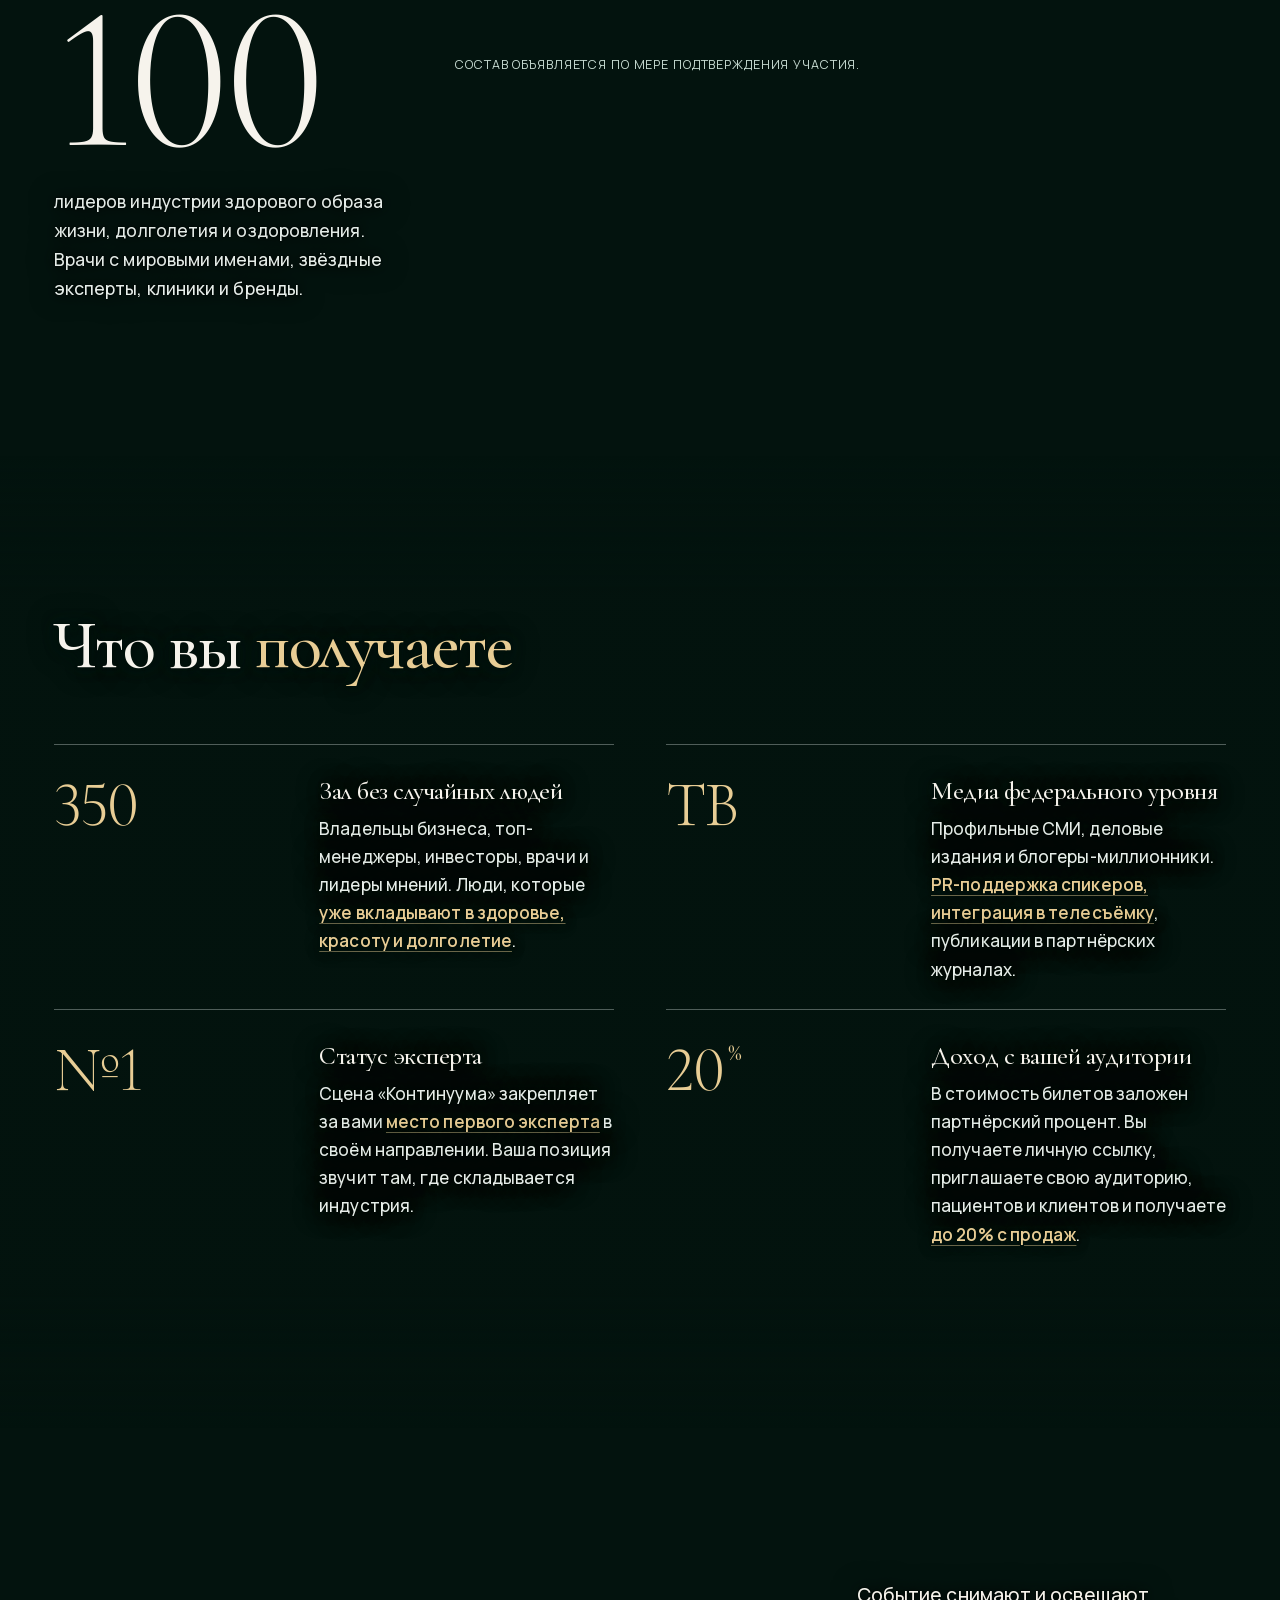
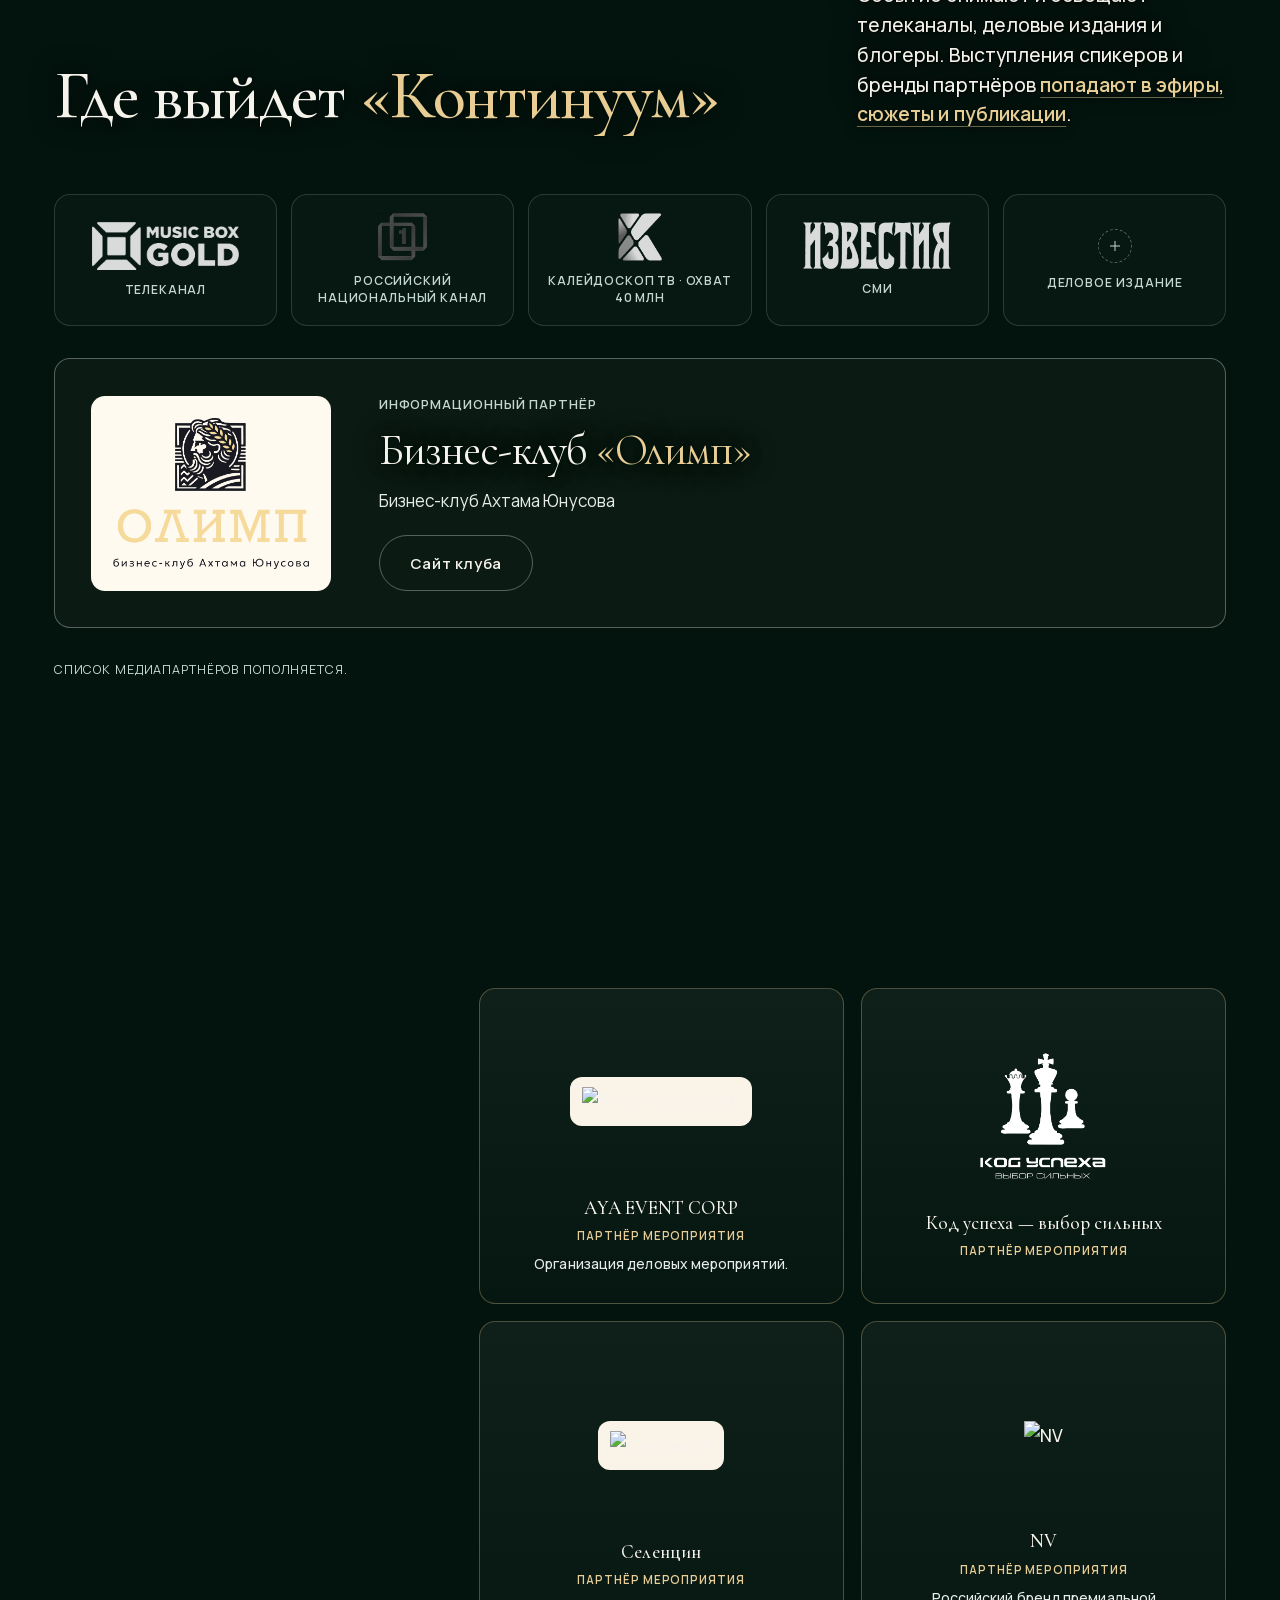
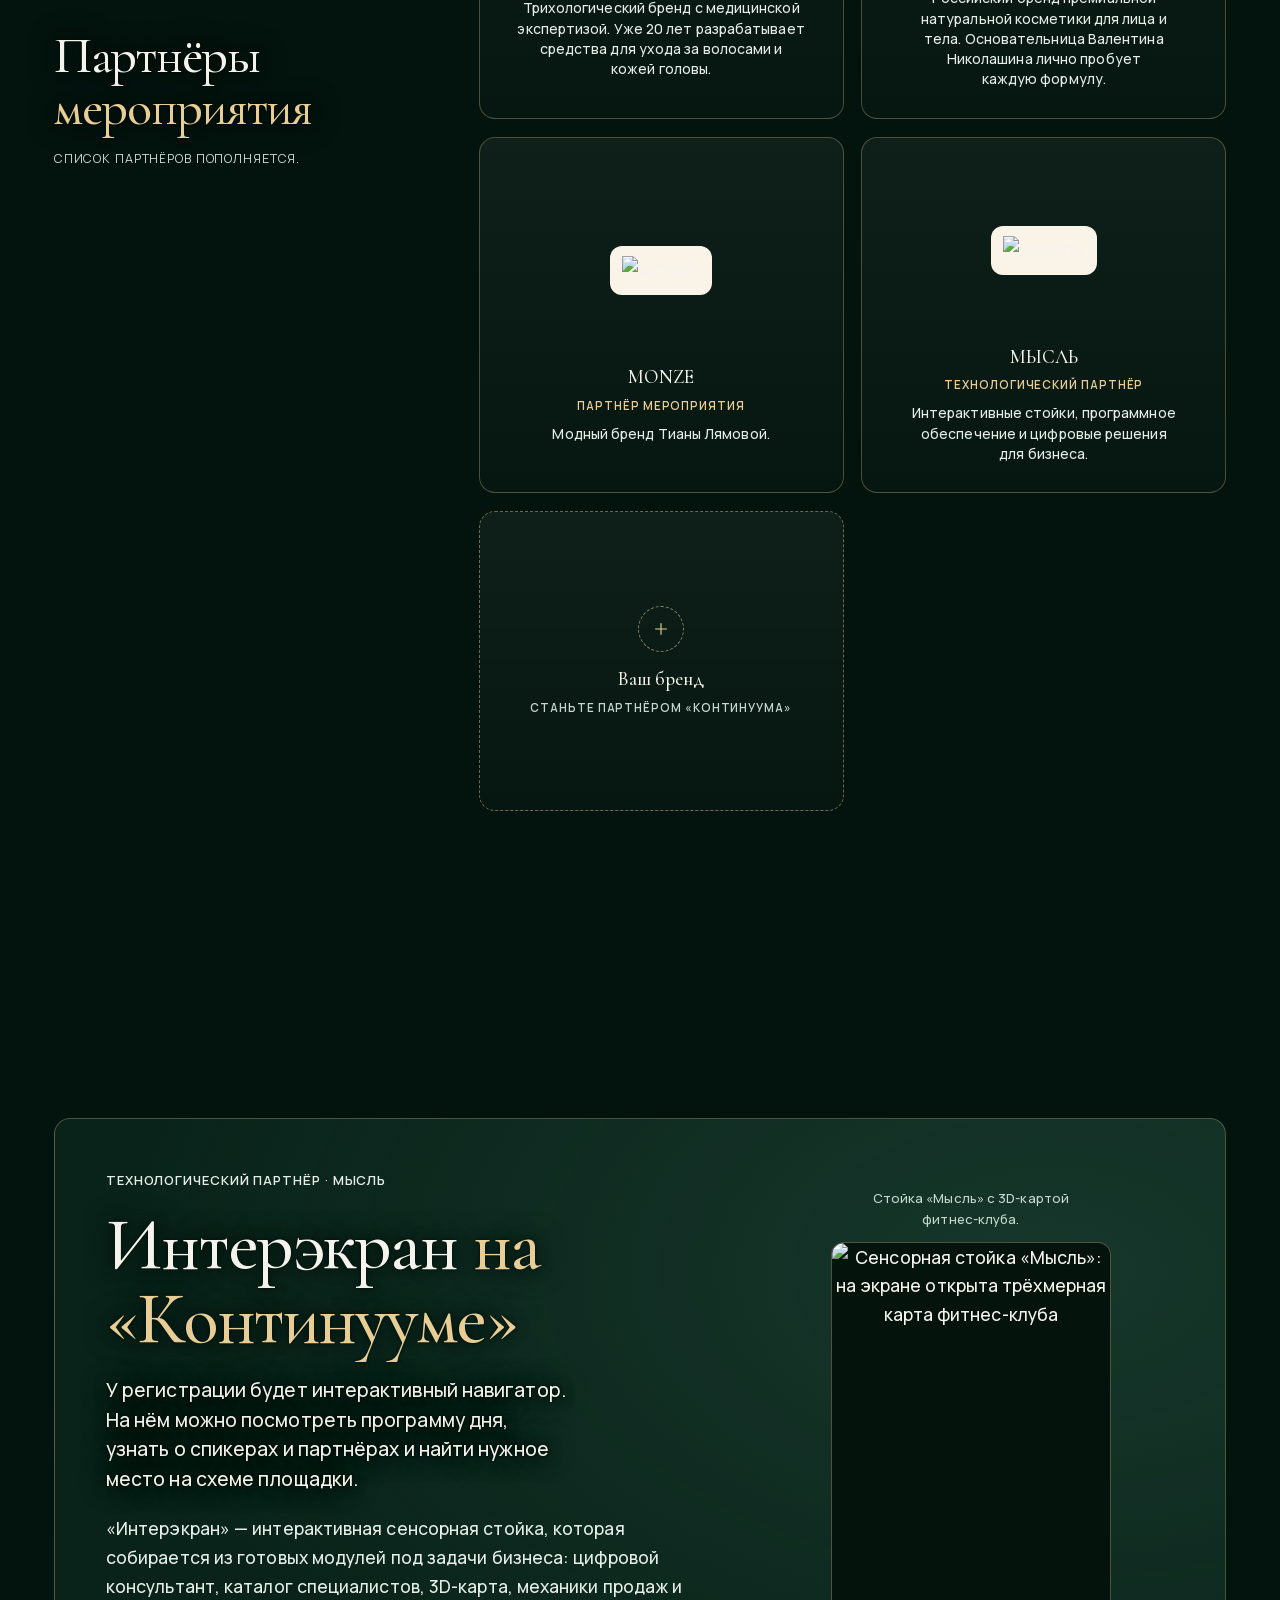
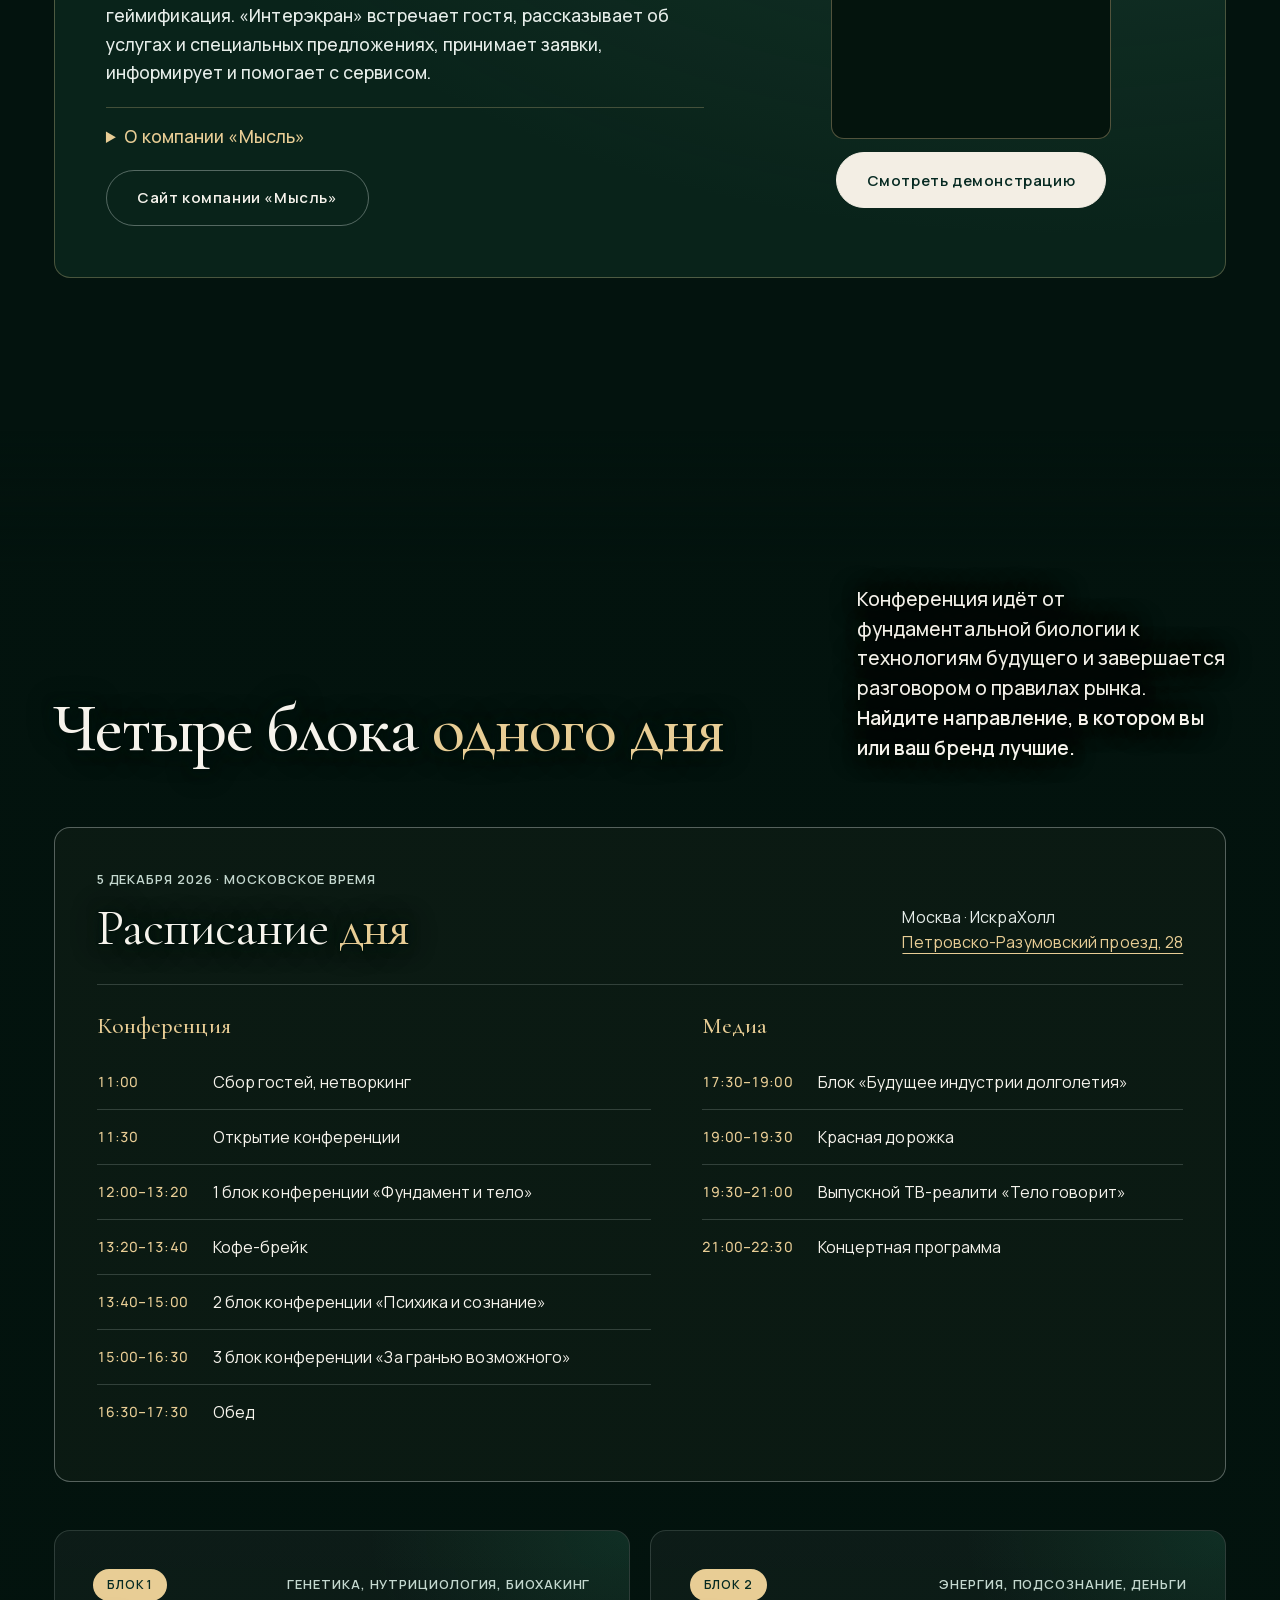
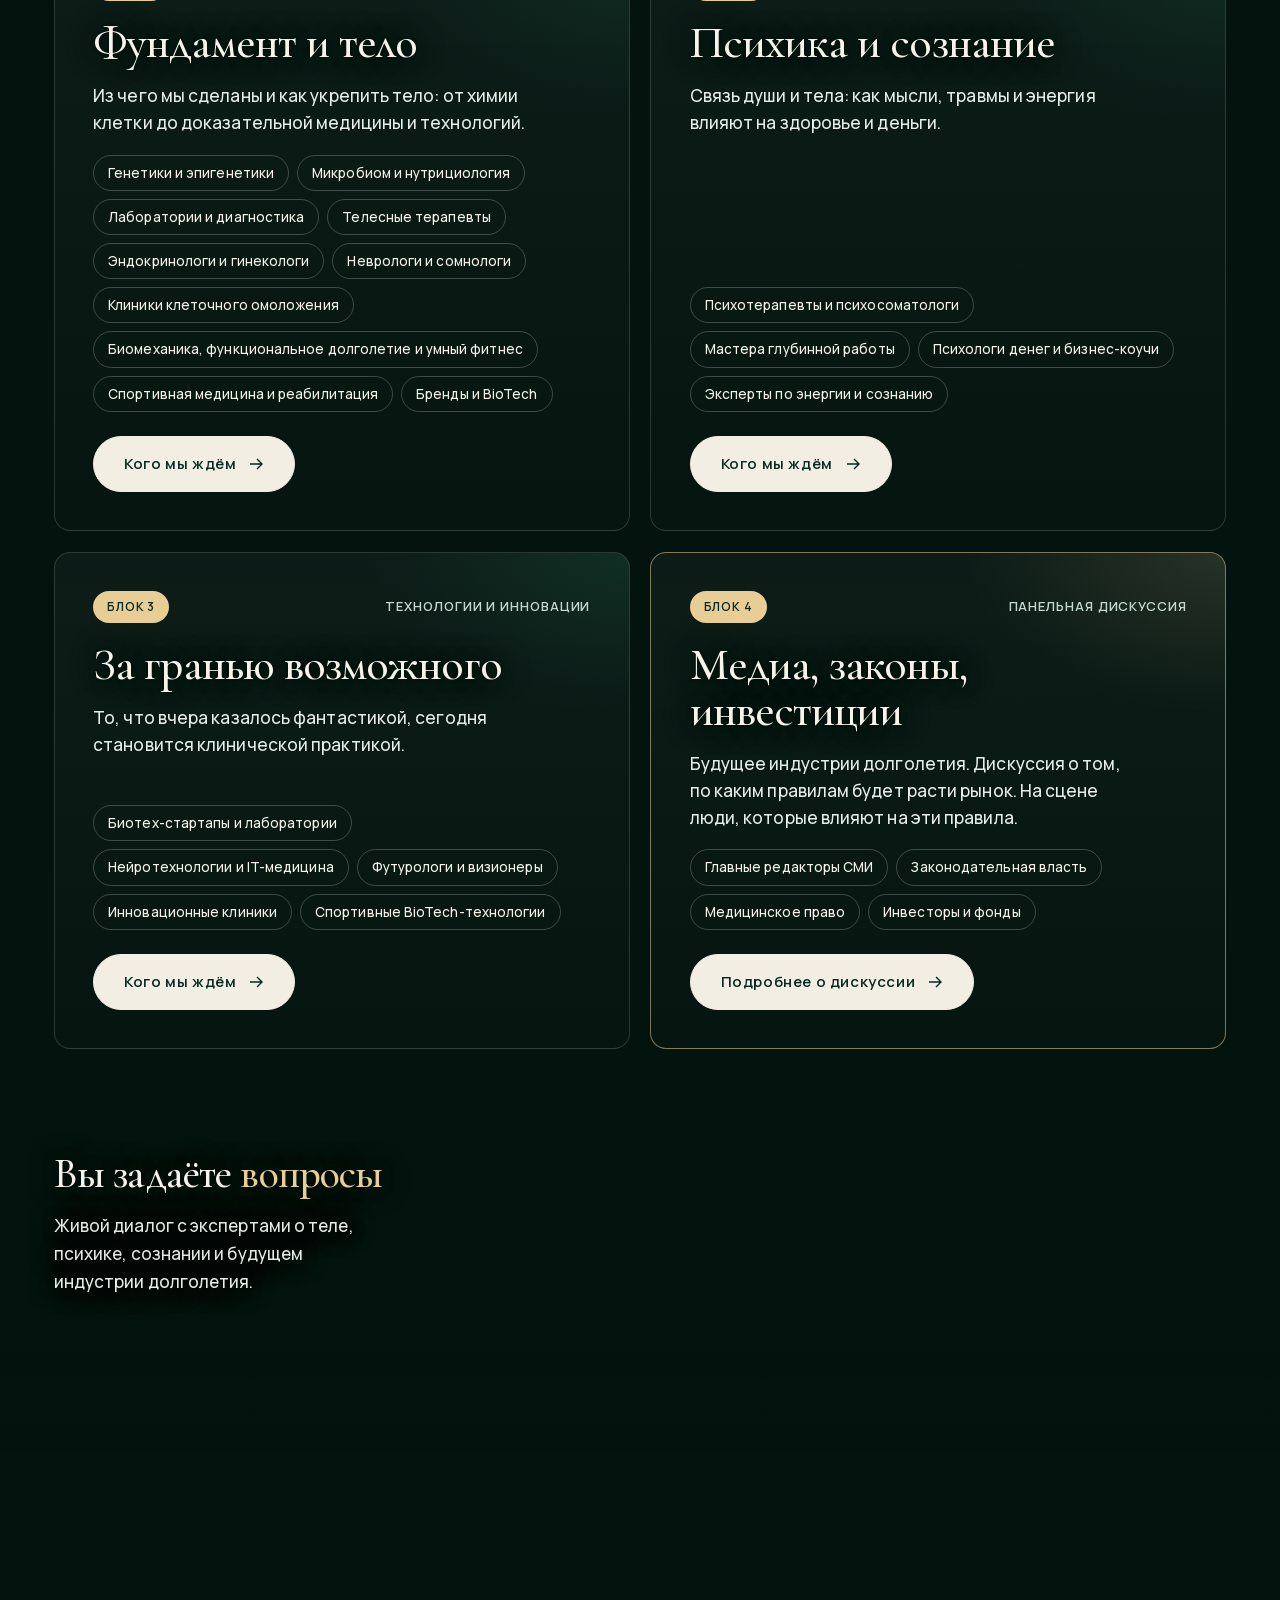
==== commit 872ad81d: "Add new participants to carousel and display full names in biographies" ====
--- a/index.html
+++ b/index.html
@@ -21,7 +21,7 @@
 <meta name="twitter:image" content="https://osipda-ux.github.io/kontinuum-partners/og.jpg">
 <link rel="preload" href="assets/CormorantGaramond-300-cyrillic.woff2" as="font" type="font/woff2" crossorigin>
 <link rel="stylesheet" href="assets/fonts.css">
-<link rel="preload" href="content.js?v=20261124-silina-svoi" as="script">
+<link rel="preload" href="content.js?v=20261125-new-guests" as="script">
 <link rel="preload" href="assets/gsap.min.js" as="script">
 <link rel="preload" href="assets/ScrollTrigger.min.js" as="script">
 <style>:root{padding-top:env(safe-area-inset-top,0px);padding-bottom:env(safe-area-inset-bottom,0px)}body{margin:0}img{max-width:100%}[hidden]{display:none!important}</style>
@@ -1634,7 +1634,7 @@
   <button class="vmodal__x" type="button" data-close aria-label="Закрыть видео"><svg width="20" height="20" viewBox="0 0 20 20" fill="none" stroke="currentColor" stroke-width="1.4"><path d="M4 4l12 12M16 4L4 16"/></svg></button>
 </div>
 
-<script src="content.js?v=20261124-silina-svoi"></script>
+<script src="content.js?v=20261125-new-guests"></script>
 <script>
 /* Новые карточки «Континуума» и их изображения. */
 (() => {
@@ -1735,7 +1735,7 @@
  const ash={"name": "Дмитрий Ащепков", "photo": "[data-uri]", "legend": "Эксперт по продажам, покупательской психологии и мышлению предпринимателей", "role": "Бизнес-тренер, бизнес-консультант, предприниматель и инвестор.", "facts": ["Более 20 лет опыта выступлений и построения систем продаж", "Советник вице-президента и эксперт международного Альянса БРИКС по проектам малого и среднего бизнеса", "Автор федеральных программ обучения для Минэкономразвития", "Более 20 000 участников выступлений и обучающих программ", "Автор книги и игры «Триггер: руководство по поиску себя»", "Специализируется на создании и развитии отделов продаж, стратегиях продаж, переговорах и ростовом мышлении предпринимателей и топ-менеджмента", "Выступал на форумах «Мой бизнес», «Синергии», Global Fitness Forum, форумах по маркетингу, продажам и недвижимости", "Опыт проведения программ MBA и mini-MBA по продажам, открытых и корпоративных обучающих программ и мастер-классов"], "links": [{"label": "Официальный сайт", "url": "https://aschepkov.ru/"}]};const at=c.speakers.findIndex(s=>s.name===ash.name);if(at<0)c.speakers.push(ash);else Object.assign(c.speakers[at],ash);
  const bay=c.speakers.find(s=>s.name==='Василий Байковский');if(bay){bay.photo="[data-uri]";bay.photoFit='contain'}
  const imram=c.speakers.find(s=>s.name==='Имрам Крийя');if(imram)Object.assign(imram,{"legend": "Имрам – Мастер Крийя-йоги, музыкант и композитор, автор образовательных программ по саморазвитию.", "role": "Более 30 лет Имрам изучает духовное наследие разных культур. Передаёт знания и техники Крийя. Сотрудничает с Мастерами Китая, Индии и других стран.", "bioIntro": ["20 лет Имрам обучает практикам осознанности и внутренней трансформации, объединяя традиционные знания и современный научный подход."], "facts": ["Более 200 семинаров, лекций и ретритов в России, Европе и Азии.", "Более 100 000 участников образовательных программ по всему миру.", "Международный и крупнейший русскоязычный проект о Крийя-йоге «Имрам Крийя» с аудиторией более 4 млн подписчиков."], "bioOutro": ["Проект «Имрам Крийя» помогает людям раскрывать внутренний потенциал, находить баланс между духовным развитием, профессиональной реализацией и семейной жизнью."]});
- const order=["Максим Темченко", "Имрам Крийя", "Дмитрий Лапшинов", "Надежда Журавлёва", "Василий Байковский", "Татьяна Другова", "Елена Шураева", "Елена Силина", "Дмитрий Ащепков", "Михаил Филяев", "Вадим Лашин", "Андрей Захаревич", "Тиана Лямова", "Александр Петрищев", "Элина Дидык", "Михаил Зингер", "Татьяна-Мария Светлова", "Елена Жуковская"],rank=new Map(order.map((name,i)=>[name,i]));c.speakers.sort((a,b)=>(rank.get(a.name)??999)-(rank.get(b.name)??999));
+ const order=["Максим Темченко", "Имрам Крийя", "Дмитрий Лапшинов", "Надежда Журавлёва", "Василий Байковский", "Татьяна Другова", "Елена Шураева", "Елена Силина", "Дмитрий Ащепков", "Михаил Филяев", "Вадим Лашин", "Андрей Захаревич", "Тиана Лямова", "Александр Петрищев", "Элина Дидык", "Михаил Зингер", "Татьяна-Мария Светлова", "Елена Жуковская", "Анна Волгина", "Ольга Сарнавская", "Артур Астапчук", "Елена Самошина", "Лилия Сорокина", "Зарема Неметулаева", "Гульназ Измайлова"],rank=new Map(order.map((name,i)=>[name,i]));c.speakers.sort((a,b)=>(rank.get(a.name)??999)-(rank.get(b.name)??999));
  c.speakers.forEach((s,i)=>{s.eventStatus=i<3?'Хедлайнер':i===3?'':'Почётный спикер'});
 })();
 </script>
@@ -1830,7 +1830,7 @@
   const spk=C.speakers||[];
   // спикеры: коротким списком (имя + одна строка), полные регалии — в панели по нажатию.
   // Любая кнопка с data-spk="номер" открывает панель (на сайте участников — ещё и портреты в «Легендах»).
-  const nm=s=>{ const p=String(s.name).split(' '); return esc(p[0])+(p.length>1?' <span>'+esc(p.slice(1).join(' '))+'</span>':''); };
+  const nm=s=>{ const p=String(s.fullName||s.name).split(' '); return esc(p[0])+(p.length>1?' <span>'+esc(p.slice(1).join(' '))+'</span>':''); };
   const ini=s=>esc(String(s.name).split(/\s+/).map(w=>w[0]||'').join('').slice(0,2));
   const arw='<svg viewBox="0 0 16 16" fill="none" stroke="currentColor" stroke-width="1.4" aria-hidden="true"><path d="M2 8h12M9 3l5 5-5 5"/></svg>';
   // почётные гости и спикеры: карточка — фото, имя, главная строка, кнопка «Подробнее» (панель с достижениями).
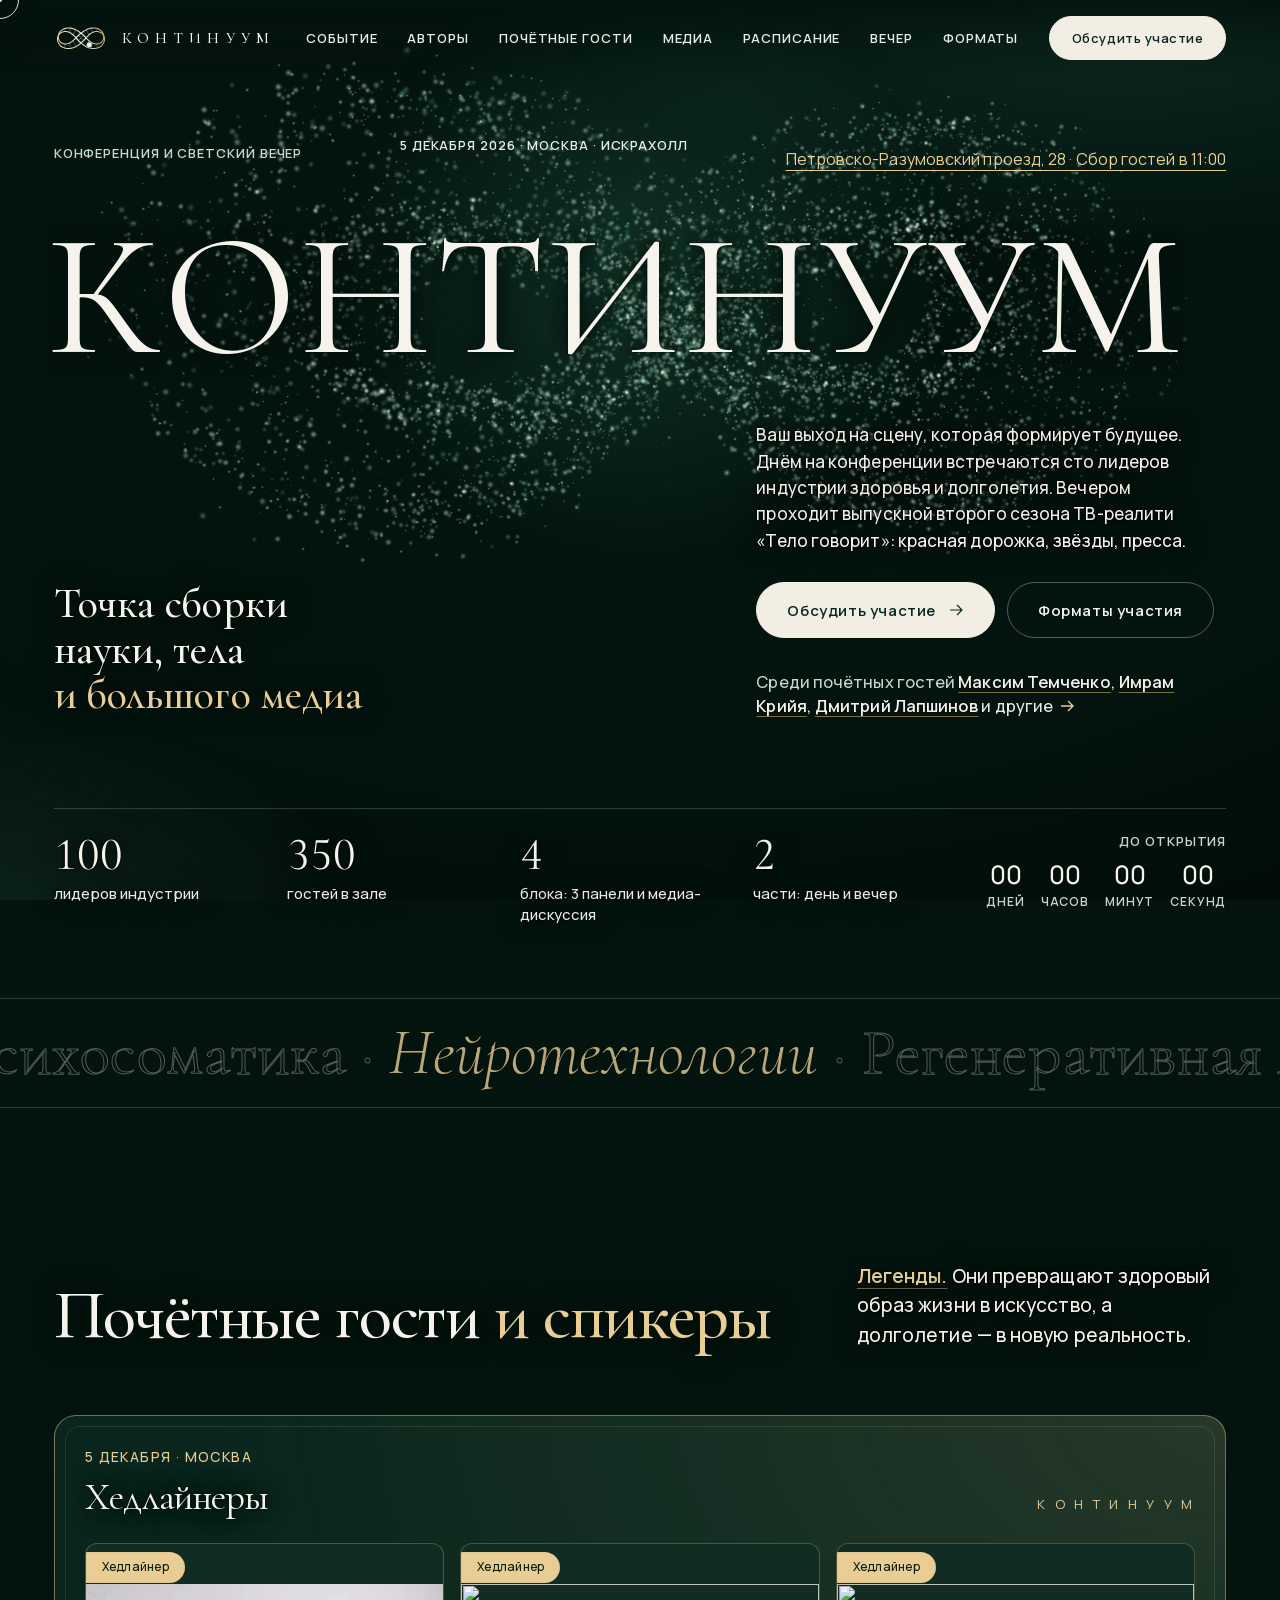
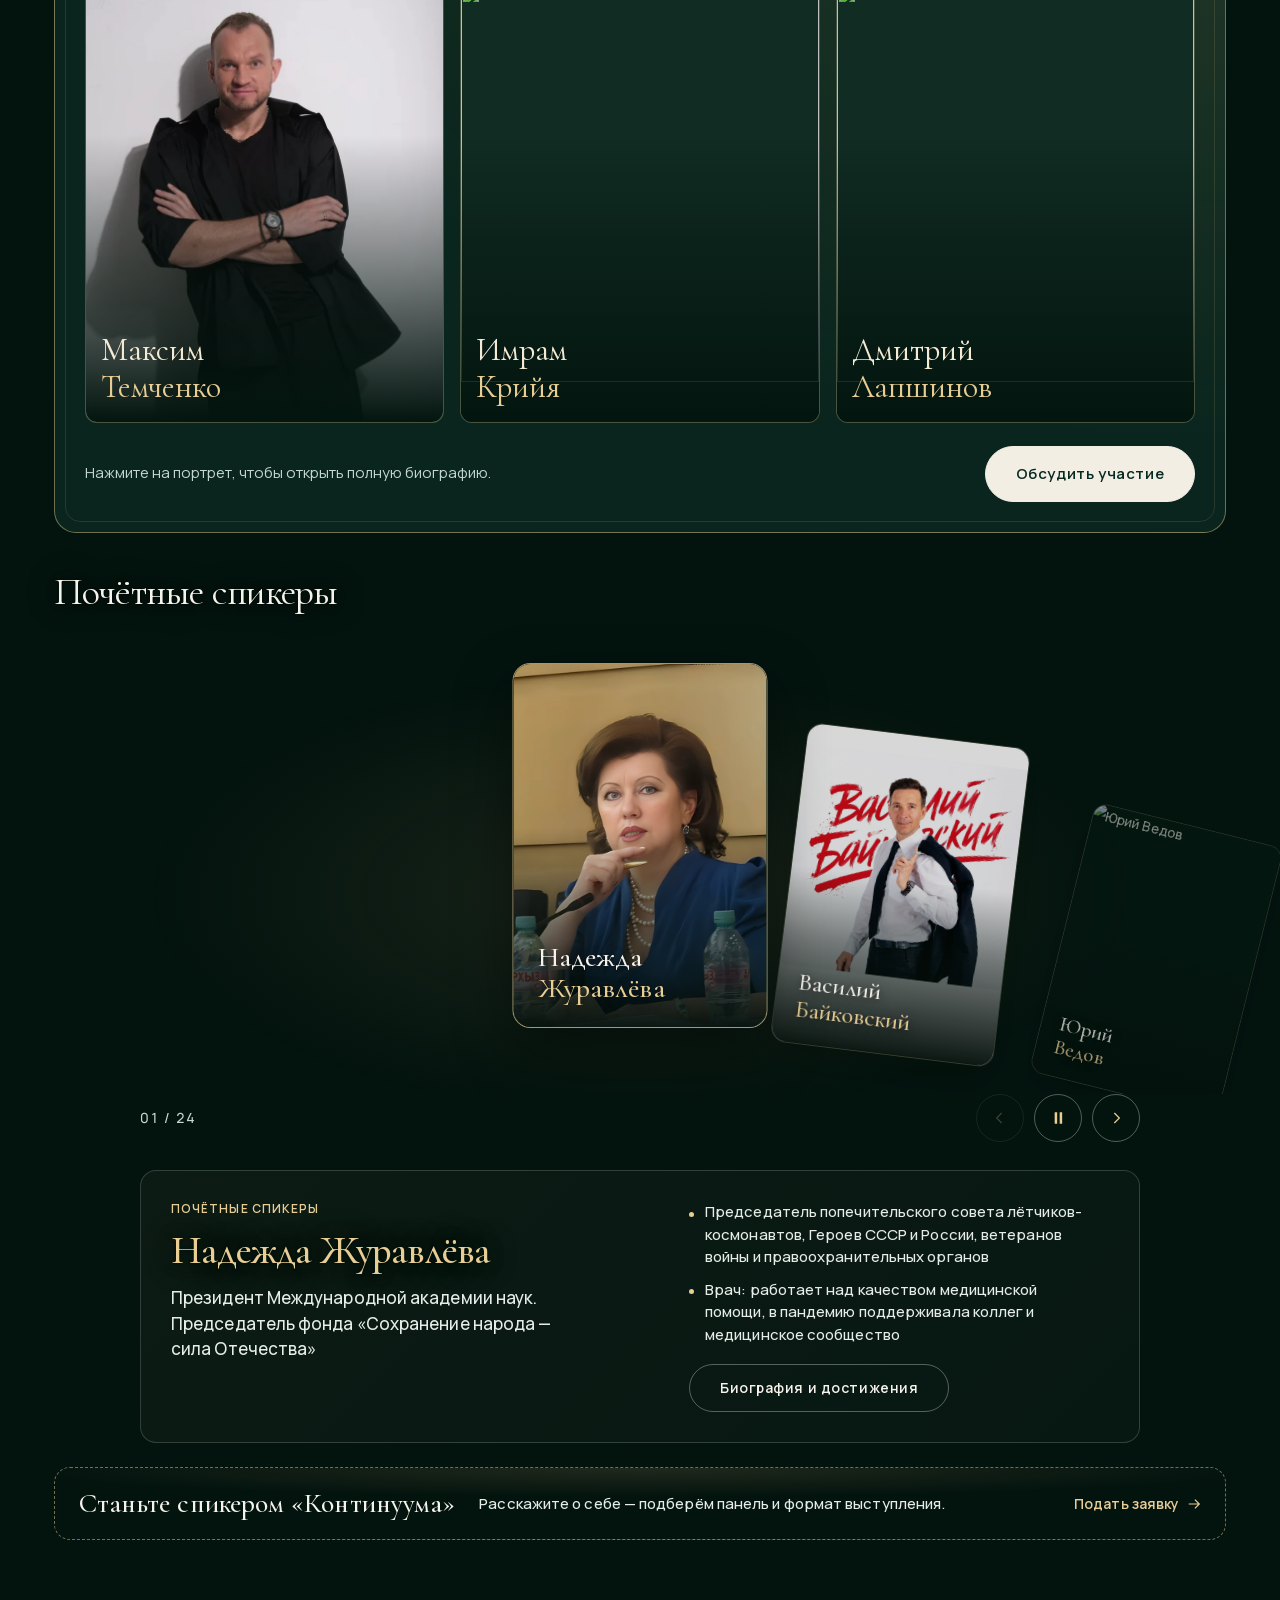
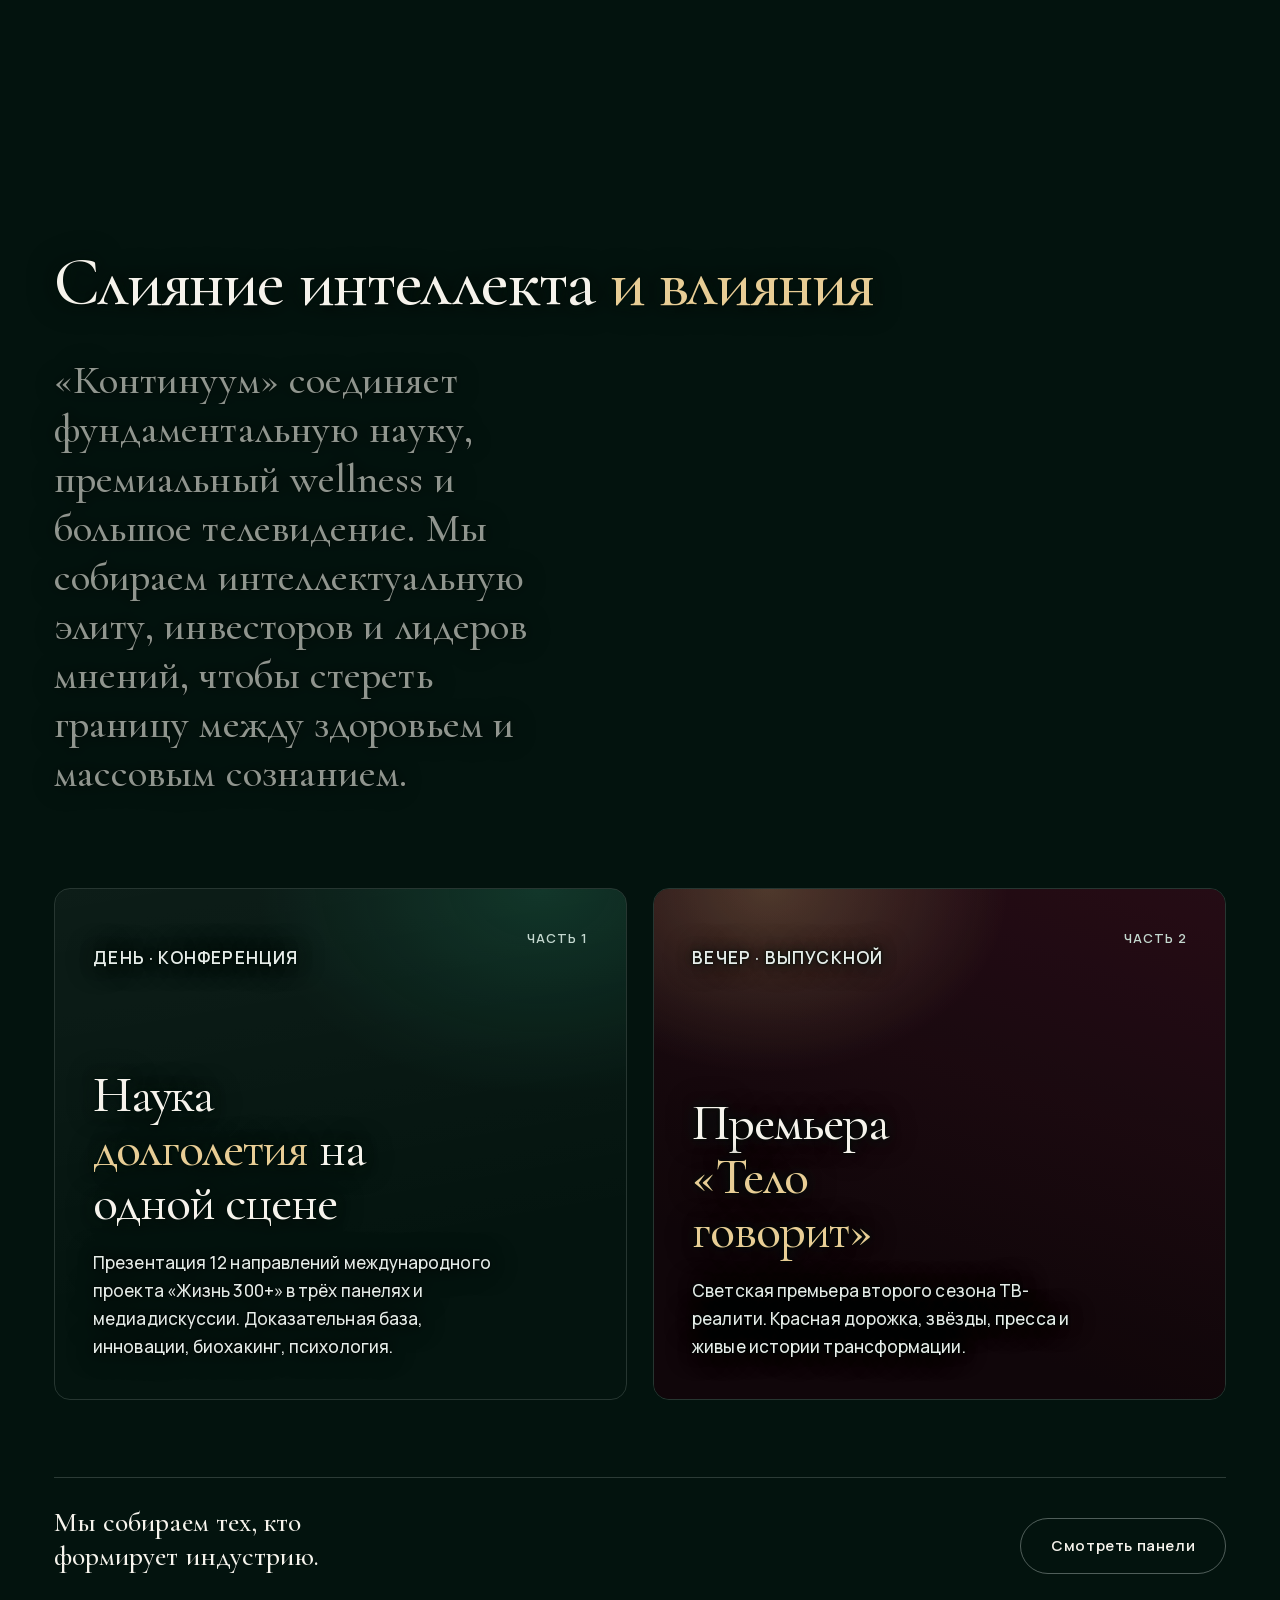
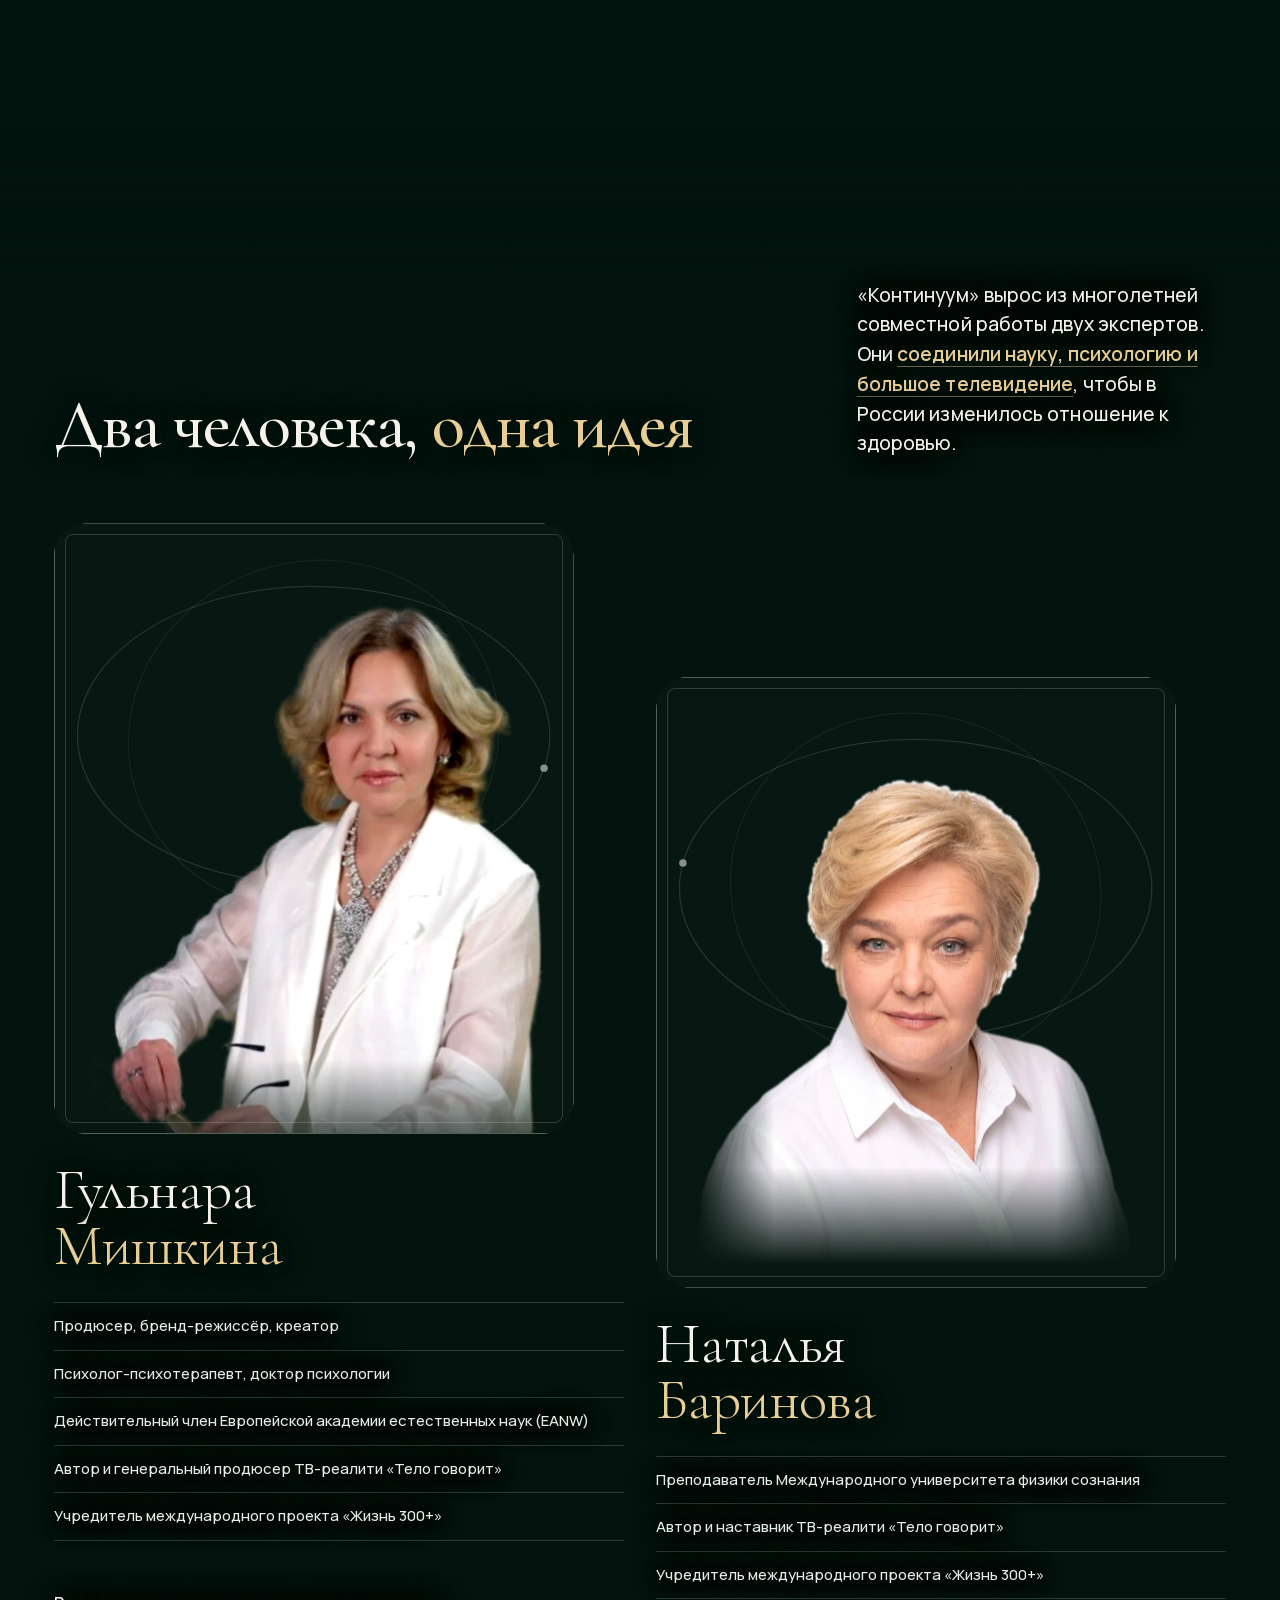
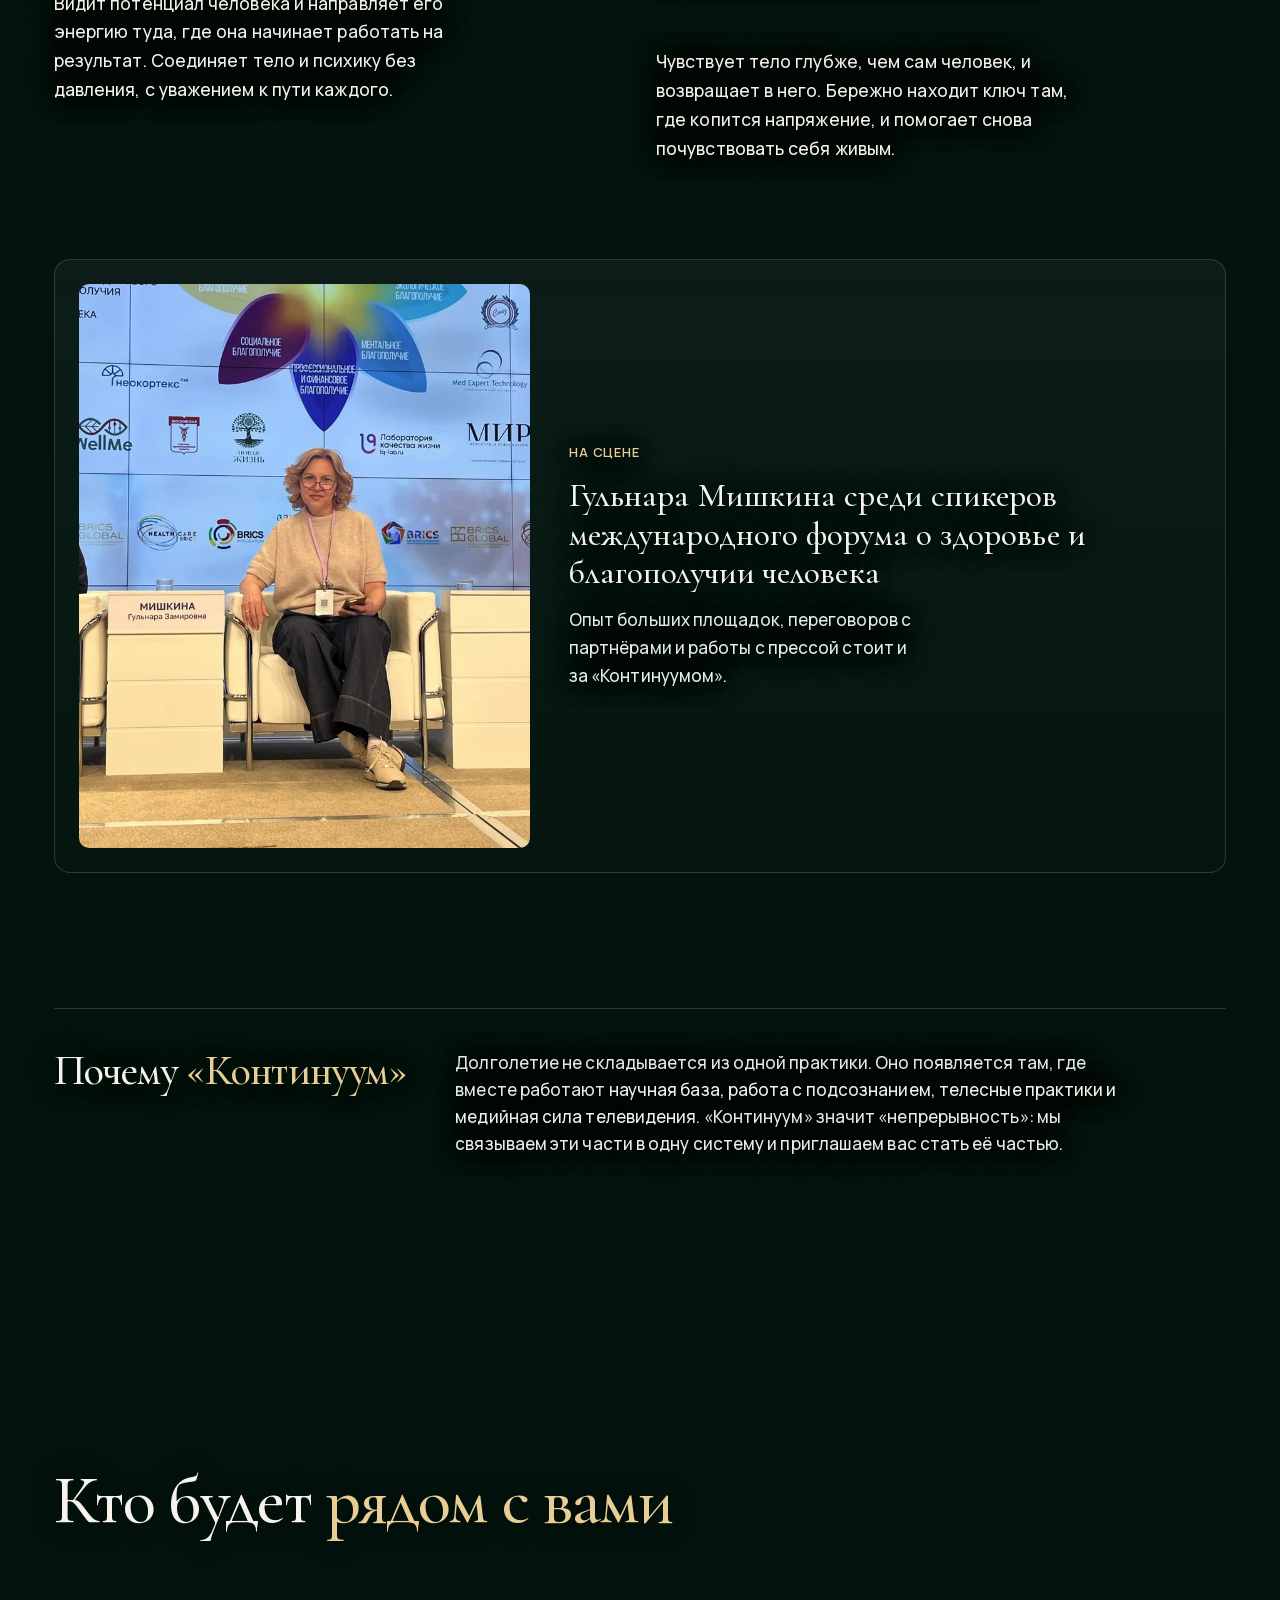
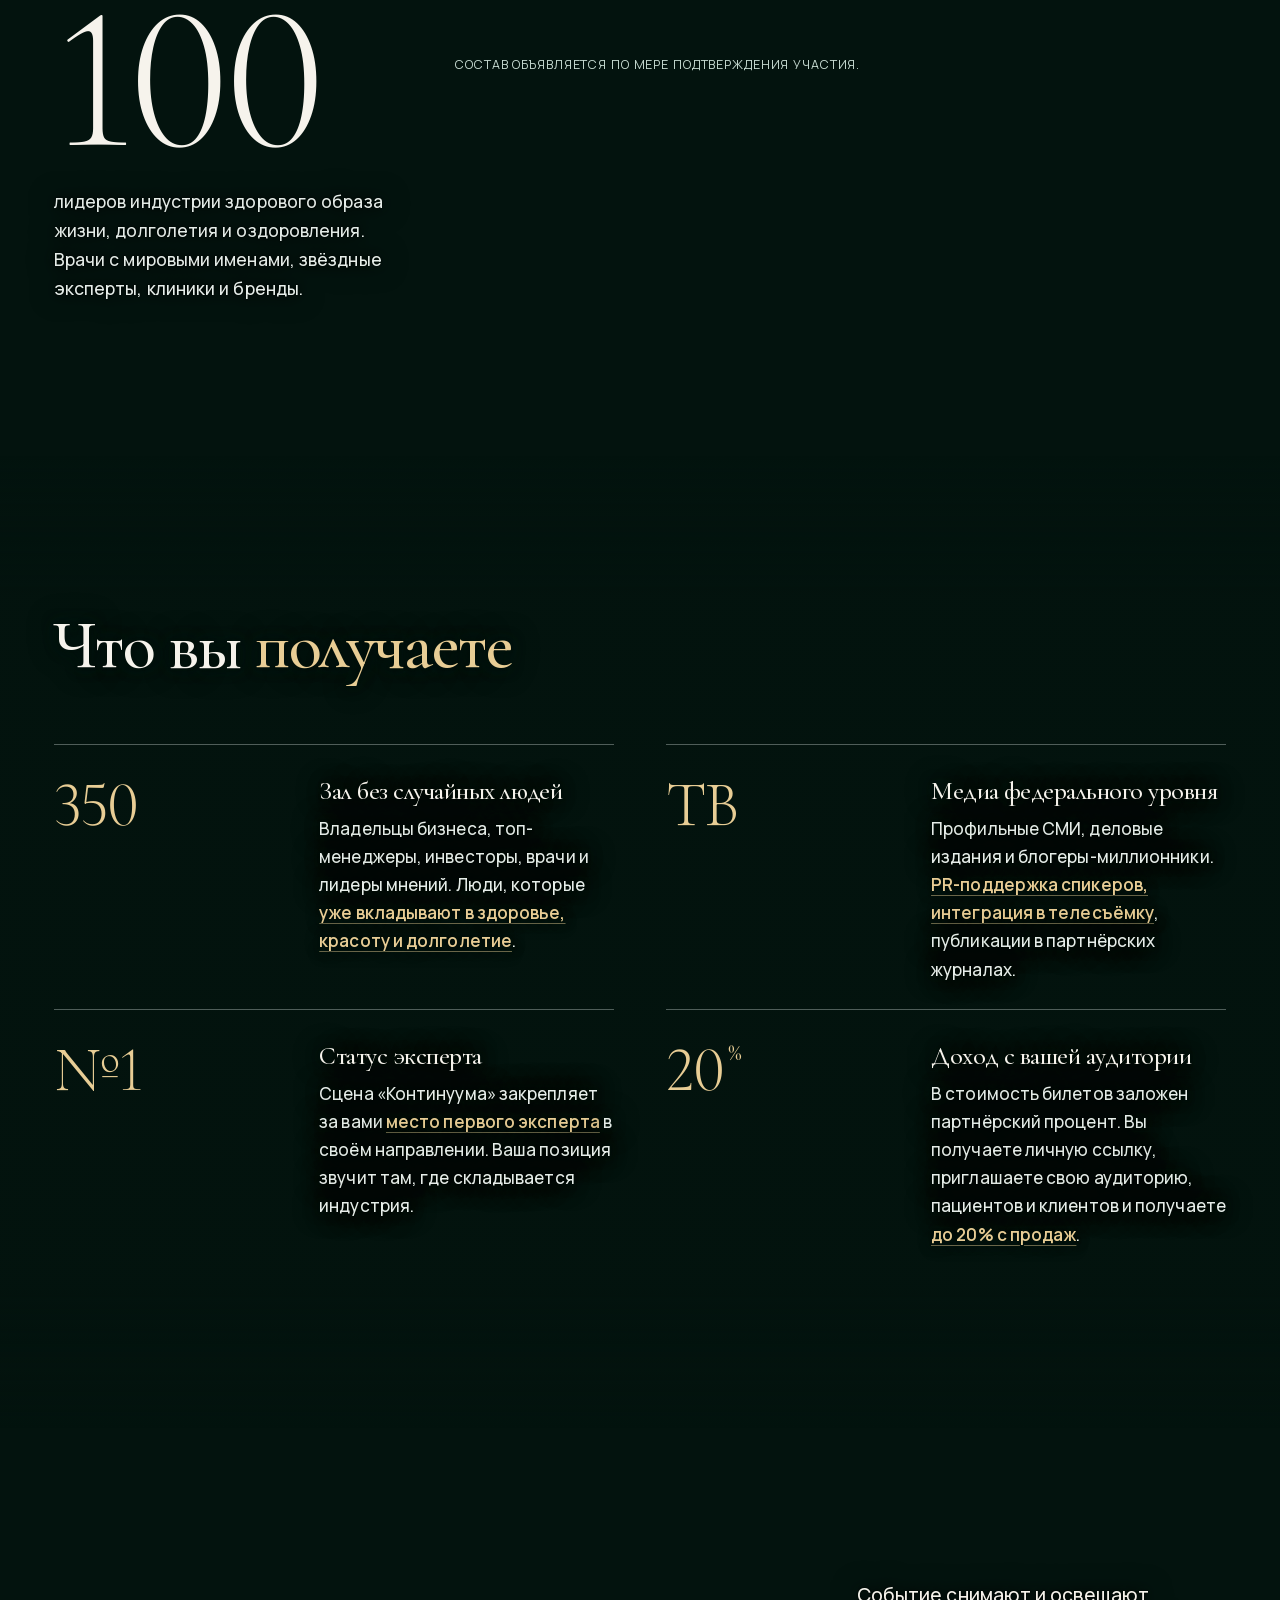
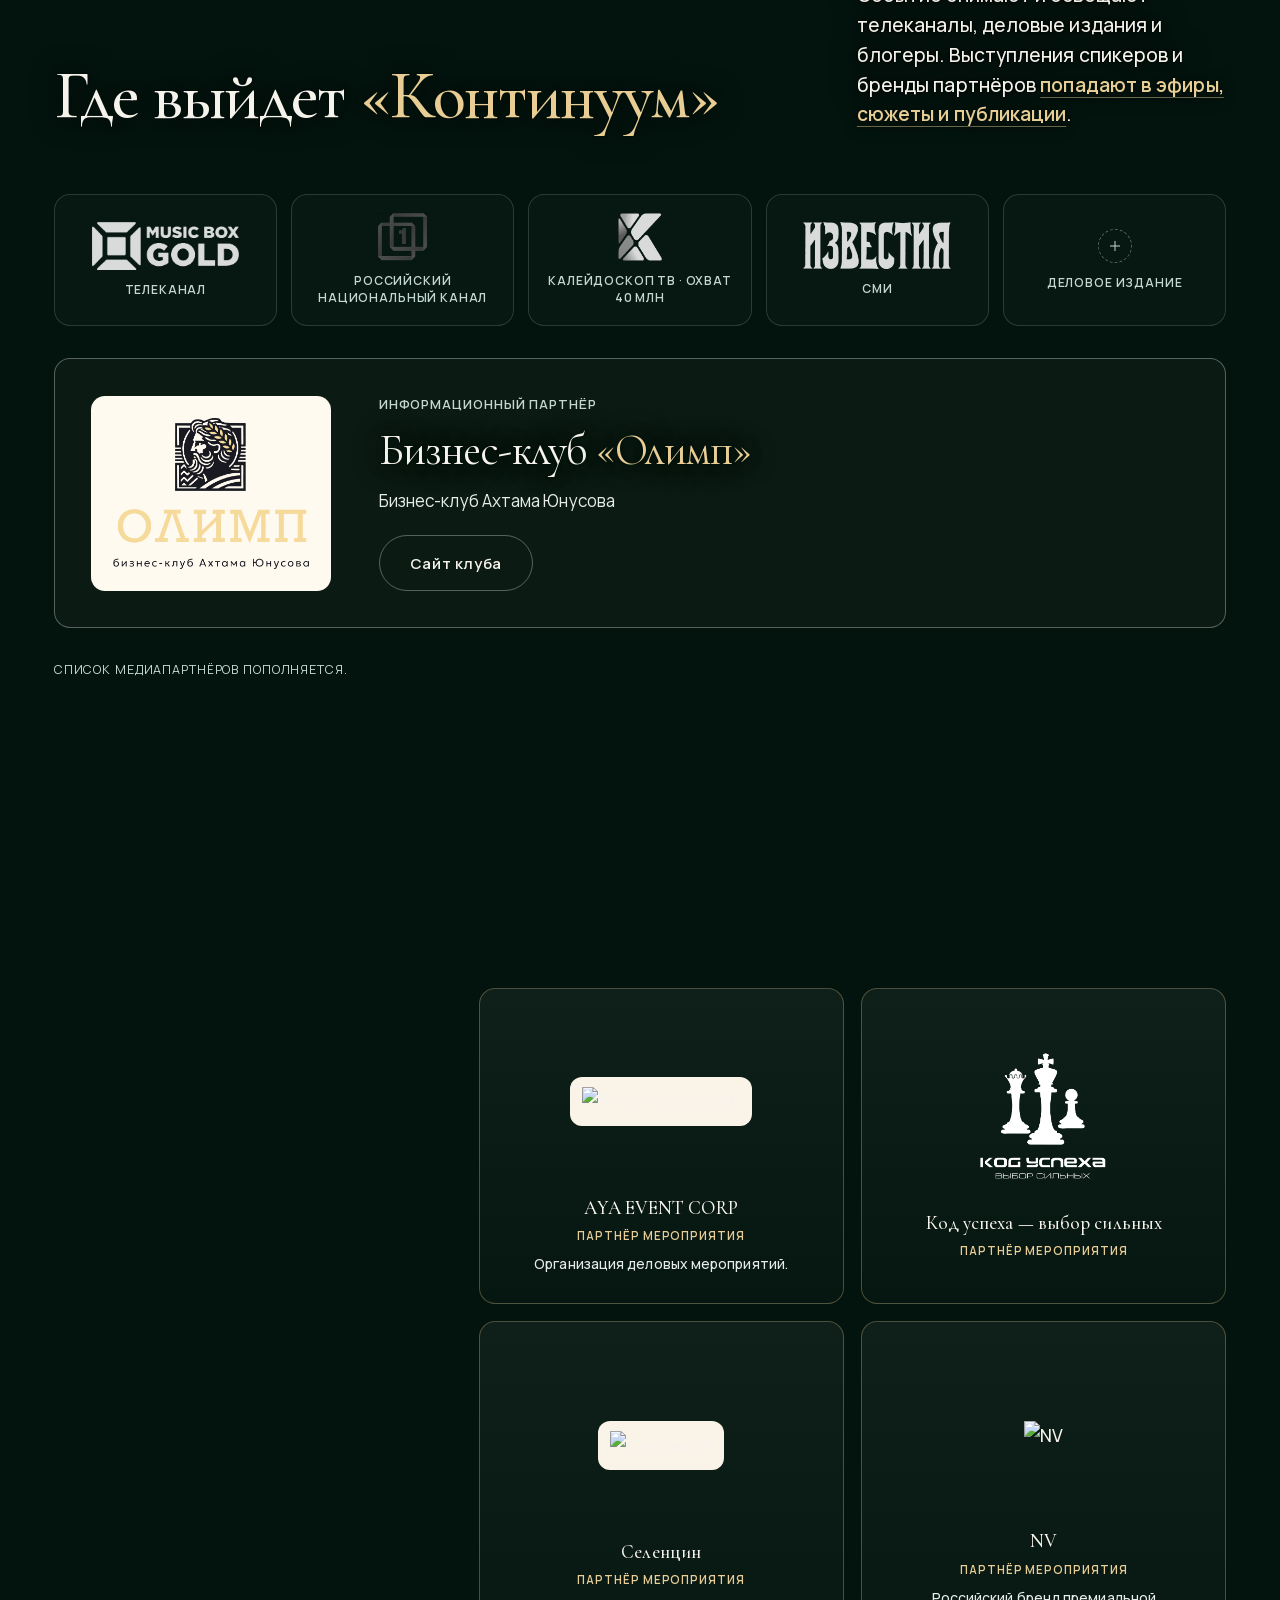
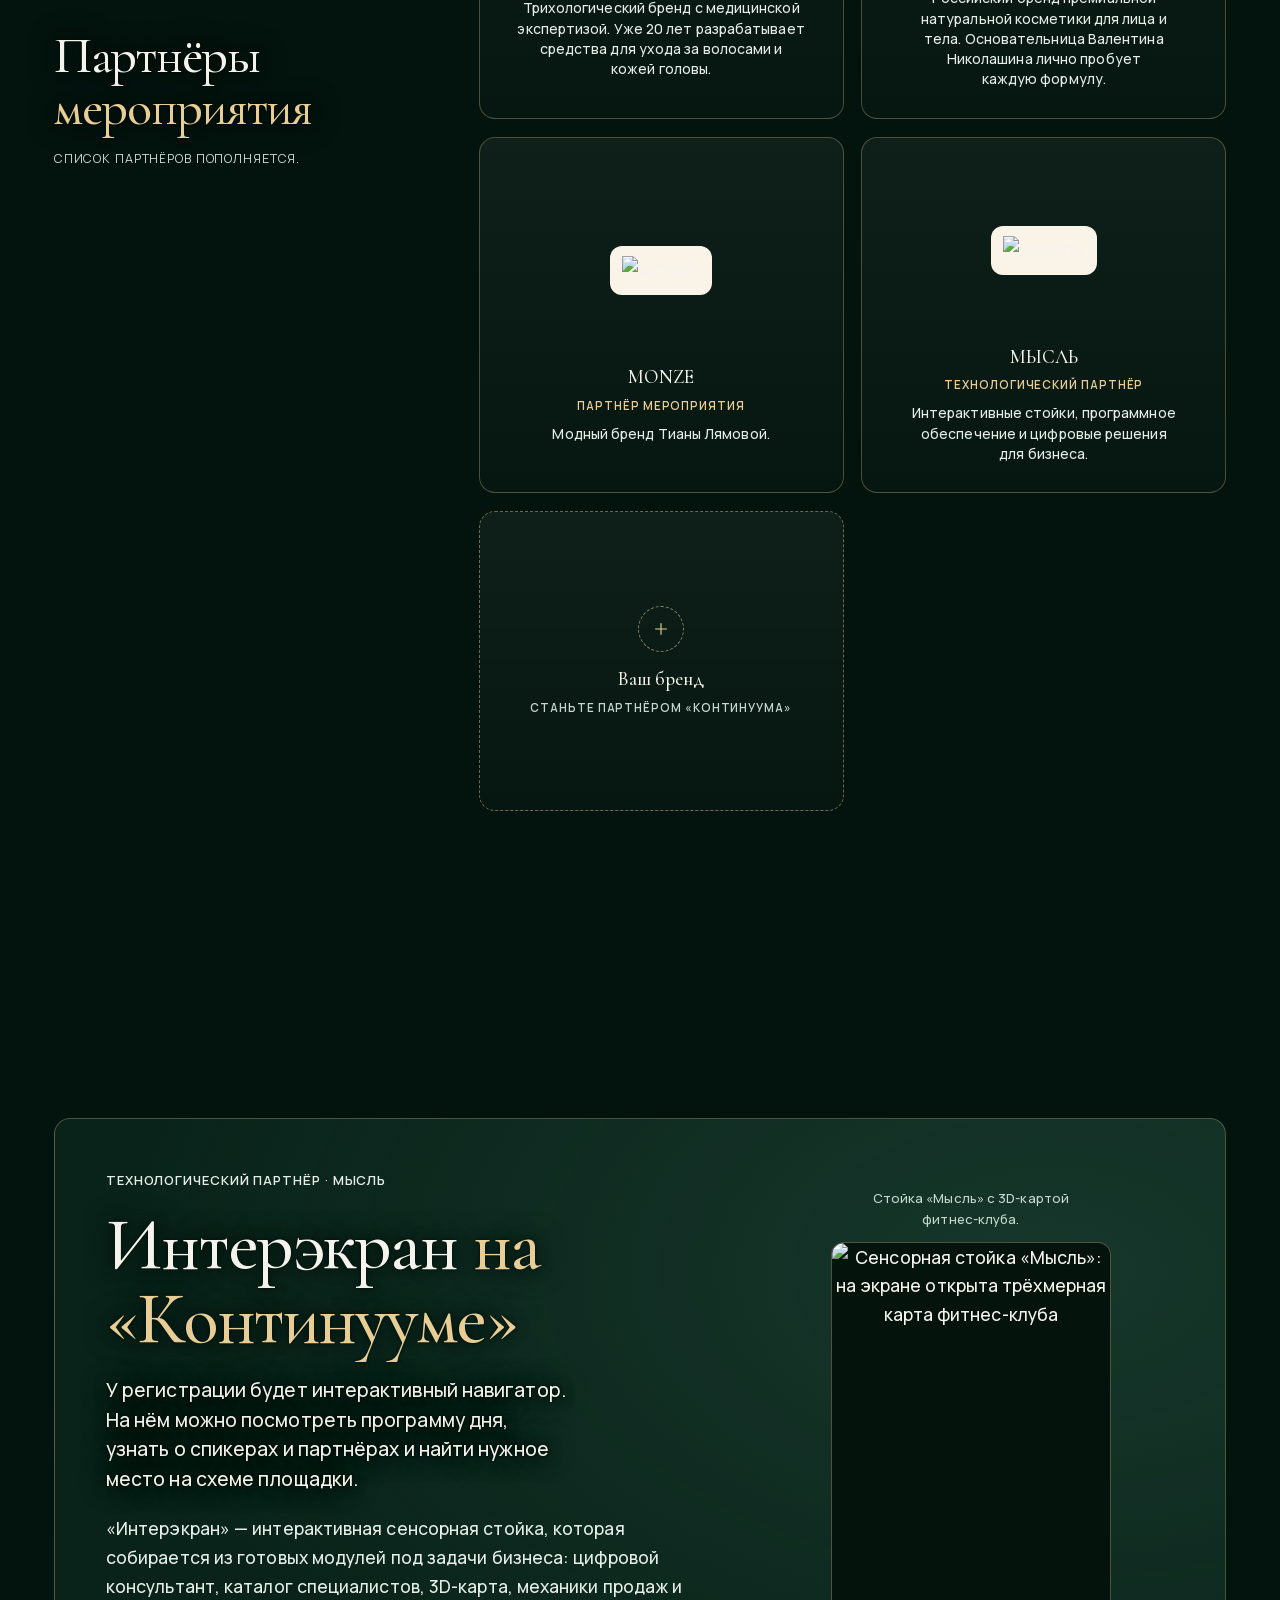
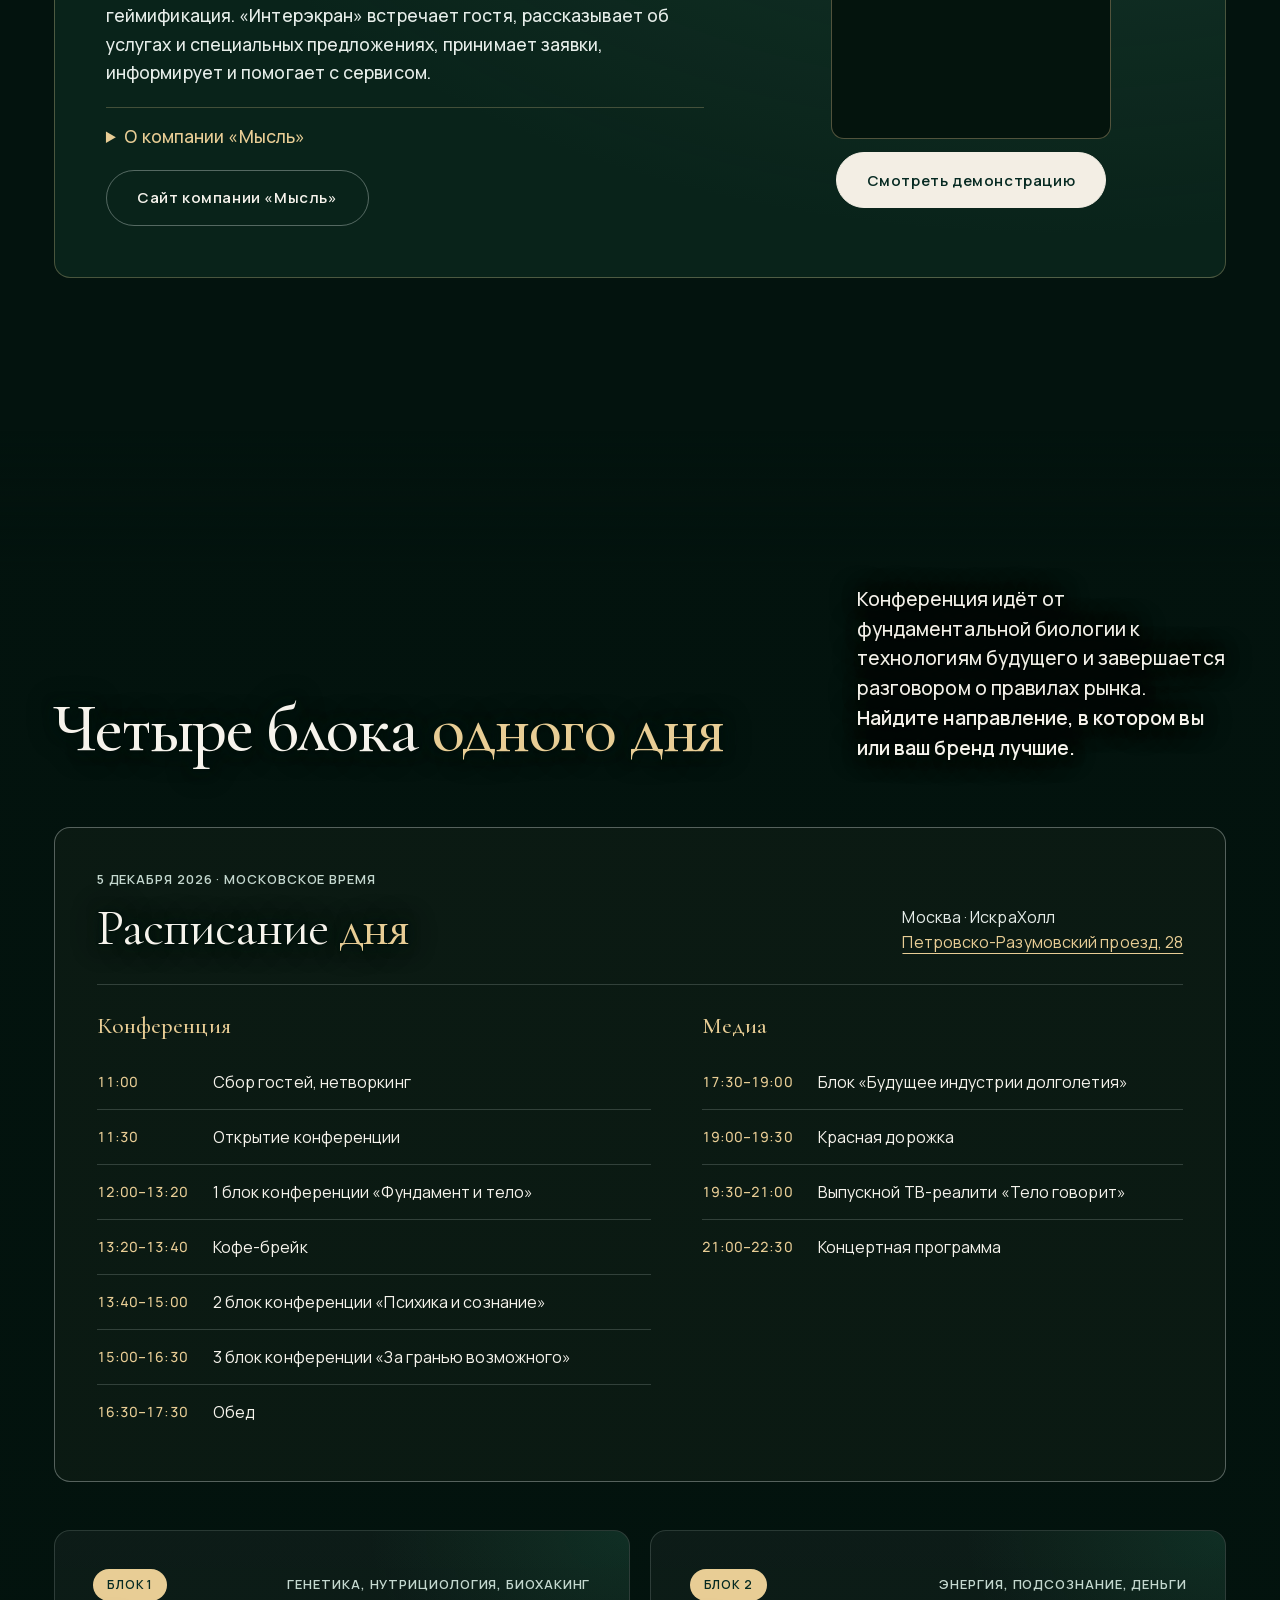
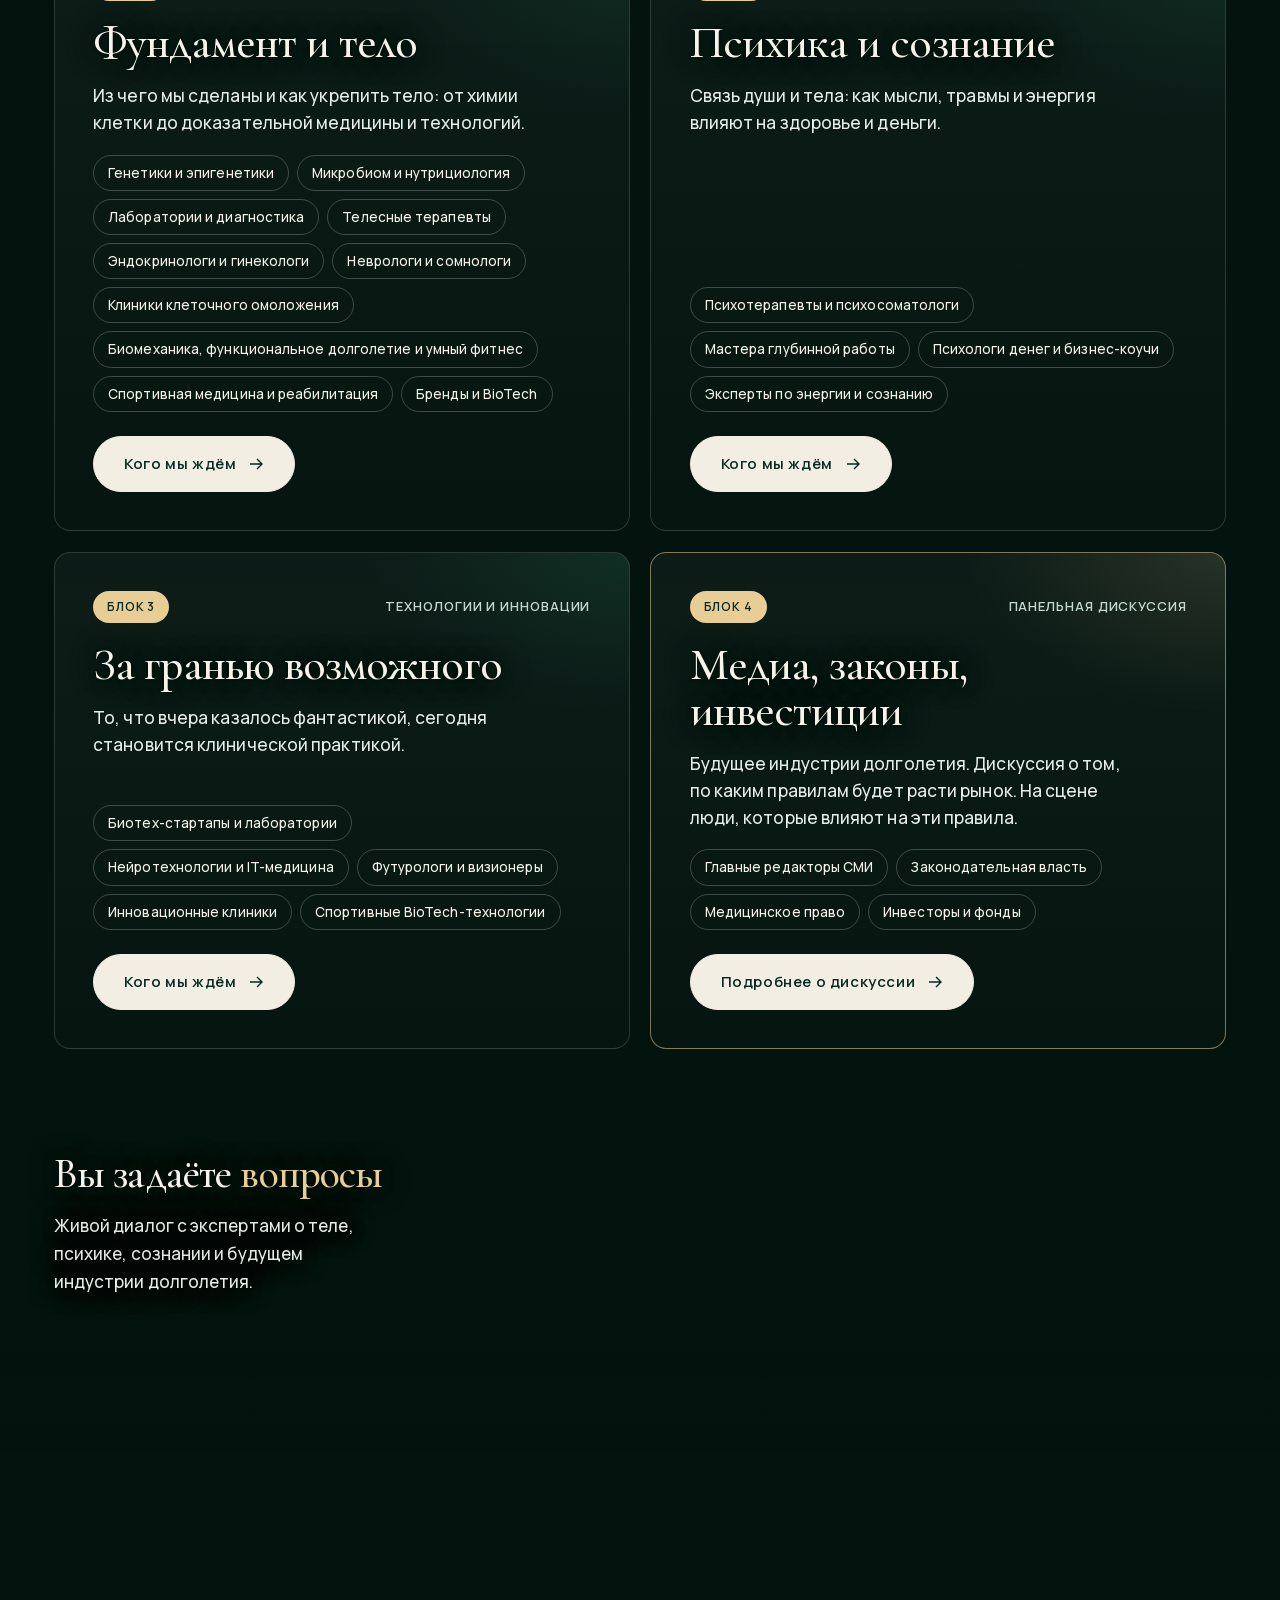
==== commit cf8a0e48: "Place Vedov before Drugova and Demin before Petrischev" ====
--- a/index.html
+++ b/index.html
@@ -21,7 +21,7 @@
 <meta name="twitter:image" content="https://osipda-ux.github.io/kontinuum-partners/og.jpg">
 <link rel="preload" href="assets/CormorantGaramond-300-cyrillic.woff2" as="font" type="font/woff2" crossorigin>
 <link rel="stylesheet" href="assets/fonts.css">
-<link rel="preload" href="content.js?v=20261125-new-guests" as="script">
+<link rel="preload" href="content.js?v=20261126-vedov-demin" as="script">
 <link rel="preload" href="assets/gsap.min.js" as="script">
 <link rel="preload" href="assets/ScrollTrigger.min.js" as="script">
 <style>:root{padding-top:env(safe-area-inset-top,0px);padding-bottom:env(safe-area-inset-bottom,0px)}body{margin:0}img{max-width:100%}[hidden]{display:none!important}</style>
@@ -1634,7 +1634,7 @@
   <button class="vmodal__x" type="button" data-close aria-label="Закрыть видео"><svg width="20" height="20" viewBox="0 0 20 20" fill="none" stroke="currentColor" stroke-width="1.4"><path d="M4 4l12 12M16 4L4 16"/></svg></button>
 </div>
 
-<script src="content.js?v=20261125-new-guests"></script>
+<script src="content.js?v=20261126-vedov-demin"></script>
 <script>
 /* Новые карточки «Континуума» и их изображения. */
 (() => {
@@ -1735,7 +1735,7 @@
  const ash={"name": "Дмитрий Ащепков", "photo": "[data-uri]", "legend": "Эксперт по продажам, покупательской психологии и мышлению предпринимателей", "role": "Бизнес-тренер, бизнес-консультант, предприниматель и инвестор.", "facts": ["Более 20 лет опыта выступлений и построения систем продаж", "Советник вице-президента и эксперт международного Альянса БРИКС по проектам малого и среднего бизнеса", "Автор федеральных программ обучения для Минэкономразвития", "Более 20 000 участников выступлений и обучающих программ", "Автор книги и игры «Триггер: руководство по поиску себя»", "Специализируется на создании и развитии отделов продаж, стратегиях продаж, переговорах и ростовом мышлении предпринимателей и топ-менеджмента", "Выступал на форумах «Мой бизнес», «Синергии», Global Fitness Forum, форумах по маркетингу, продажам и недвижимости", "Опыт проведения программ MBA и mini-MBA по продажам, открытых и корпоративных обучающих программ и мастер-классов"], "links": [{"label": "Официальный сайт", "url": "https://aschepkov.ru/"}]};const at=c.speakers.findIndex(s=>s.name===ash.name);if(at<0)c.speakers.push(ash);else Object.assign(c.speakers[at],ash);
  const bay=c.speakers.find(s=>s.name==='Василий Байковский');if(bay){bay.photo="[data-uri]";bay.photoFit='contain'}
  const imram=c.speakers.find(s=>s.name==='Имрам Крийя');if(imram)Object.assign(imram,{"legend": "Имрам – Мастер Крийя-йоги, музыкант и композитор, автор образовательных программ по саморазвитию.", "role": "Более 30 лет Имрам изучает духовное наследие разных культур. Передаёт знания и техники Крийя. Сотрудничает с Мастерами Китая, Индии и других стран.", "bioIntro": ["20 лет Имрам обучает практикам осознанности и внутренней трансформации, объединяя традиционные знания и современный научный подход."], "facts": ["Более 200 семинаров, лекций и ретритов в России, Европе и Азии.", "Более 100 000 участников образовательных программ по всему миру.", "Международный и крупнейший русскоязычный проект о Крийя-йоге «Имрам Крийя» с аудиторией более 4 млн подписчиков."], "bioOutro": ["Проект «Имрам Крийя» помогает людям раскрывать внутренний потенциал, находить баланс между духовным развитием, профессиональной реализацией и семейной жизнью."]});
- const order=["Максим Темченко", "Имрам Крийя", "Дмитрий Лапшинов", "Надежда Журавлёва", "Василий Байковский", "Татьяна Другова", "Елена Шураева", "Елена Силина", "Дмитрий Ащепков", "Михаил Филяев", "Вадим Лашин", "Андрей Захаревич", "Тиана Лямова", "Александр Петрищев", "Элина Дидык", "Михаил Зингер", "Татьяна-Мария Светлова", "Елена Жуковская", "Анна Волгина", "Ольга Сарнавская", "Артур Астапчук", "Елена Самошина", "Лилия Сорокина", "Зарема Неметулаева", "Гульназ Измайлова"],rank=new Map(order.map((name,i)=>[name,i]));c.speakers.sort((a,b)=>(rank.get(a.name)??999)-(rank.get(b.name)??999));
+ const order=["Максим Темченко", "Имрам Крийя", "Дмитрий Лапшинов", "Надежда Журавлёва", "Василий Байковский", "Юрий Ведов", "Татьяна Другова", "Елена Шураева", "Елена Силина", "Дмитрий Ащепков", "Михаил Филяев", "Вадим Лашин", "Андрей Захаревич", "Тиана Лямова", "Сергей Дёмин", "Александр Петрищев", "Элина Дидык", "Михаил Зингер", "Татьяна-Мария Светлова", "Елена Жуковская", "Анна Волгина", "Ольга Сарнавская", "Артур Астапчук", "Елена Самошина", "Лилия Сорокина", "Зарема Неметулаева", "Гульназ Измайлова"],rank=new Map(order.map((name,i)=>[name,i]));c.speakers.sort((a,b)=>(rank.get(a.name)??999)-(rank.get(b.name)??999));
  c.speakers.forEach((s,i)=>{s.eventStatus=i<3?'Хедлайнер':i===3?'':'Почётный спикер'});
 })();
 </script>
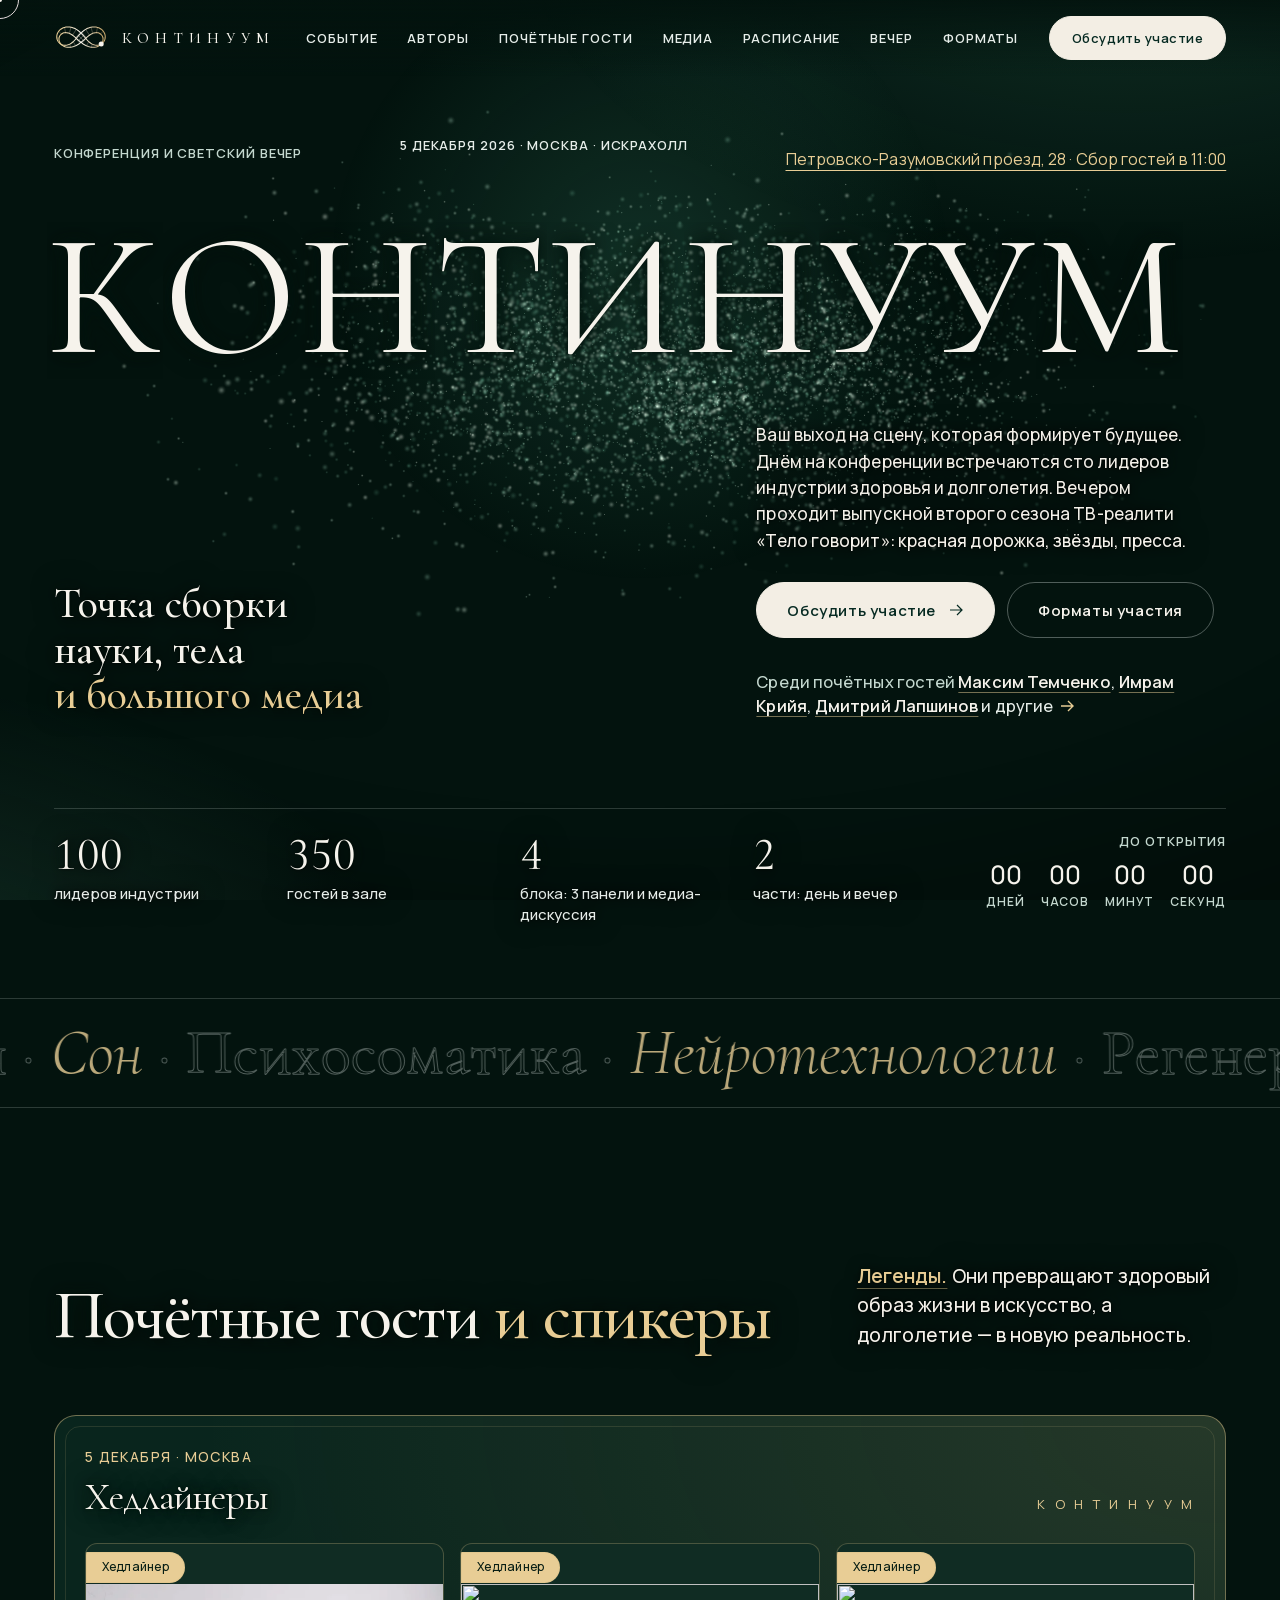
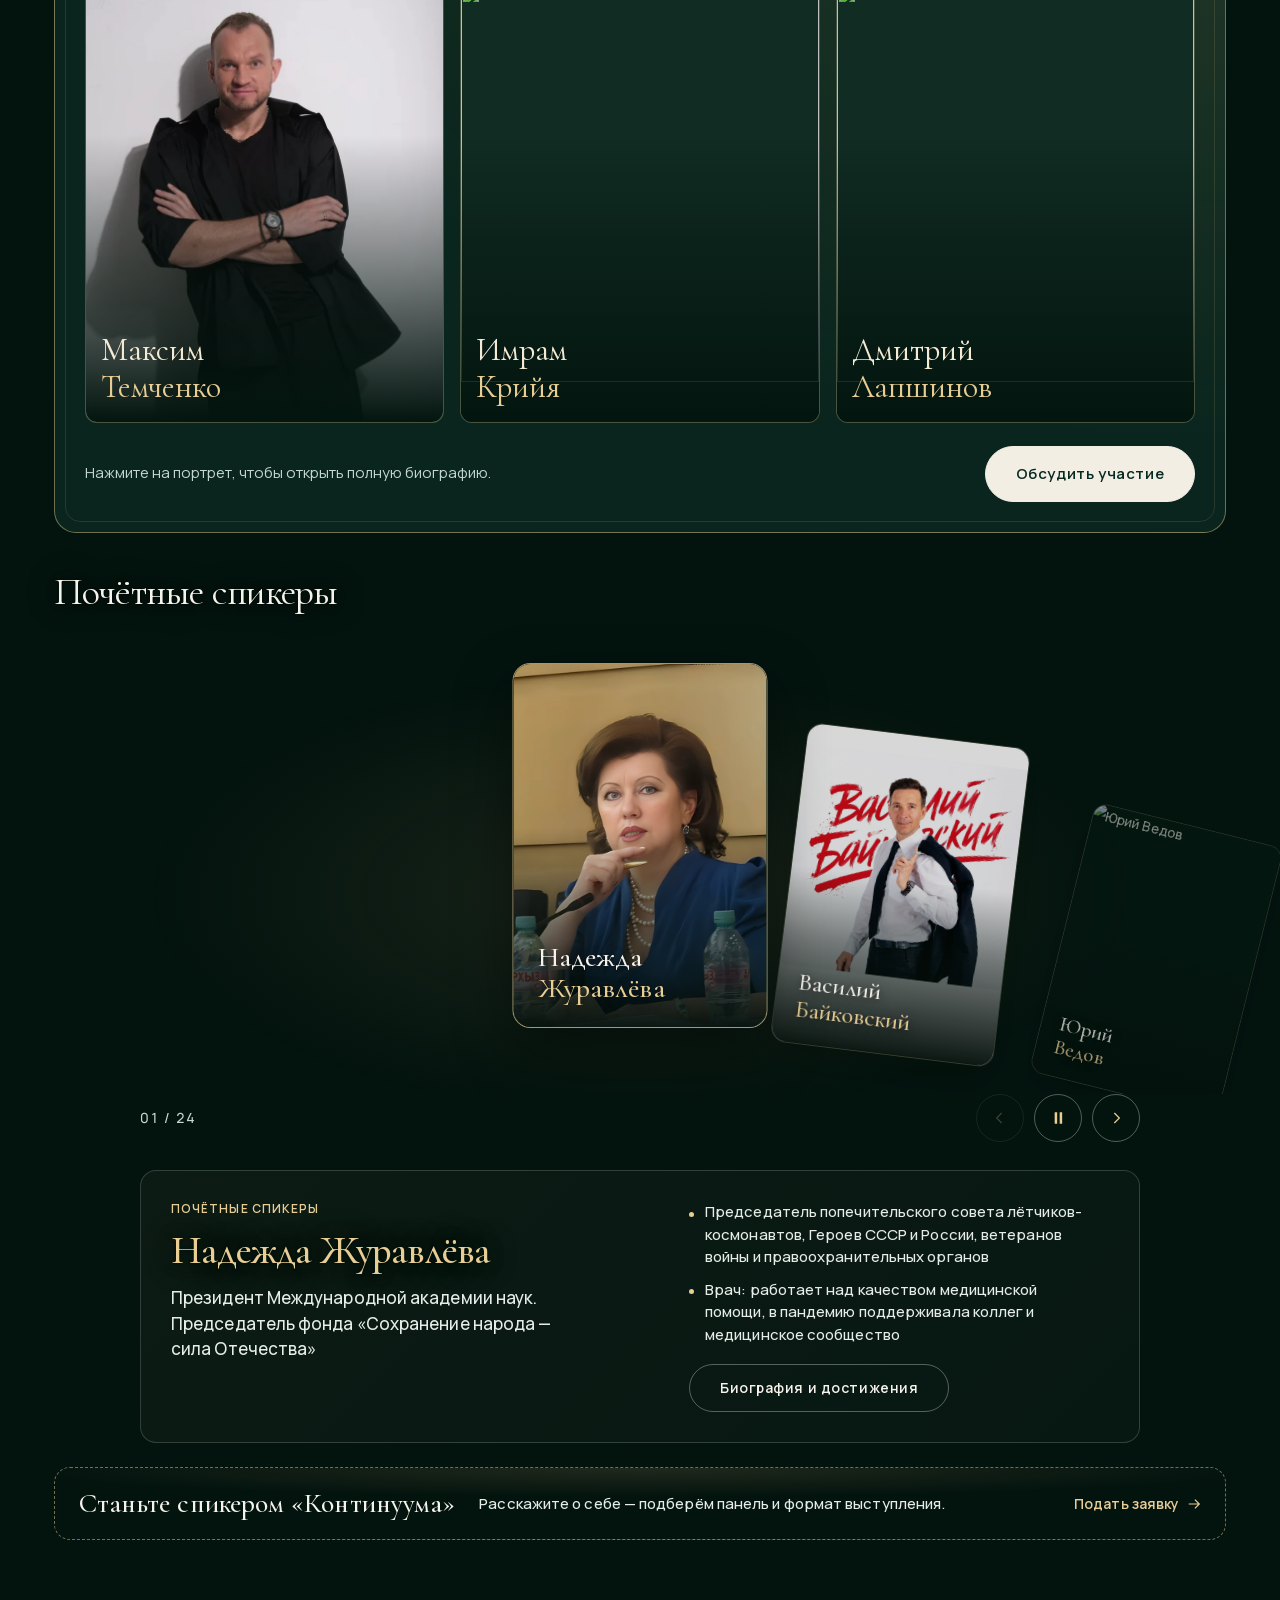
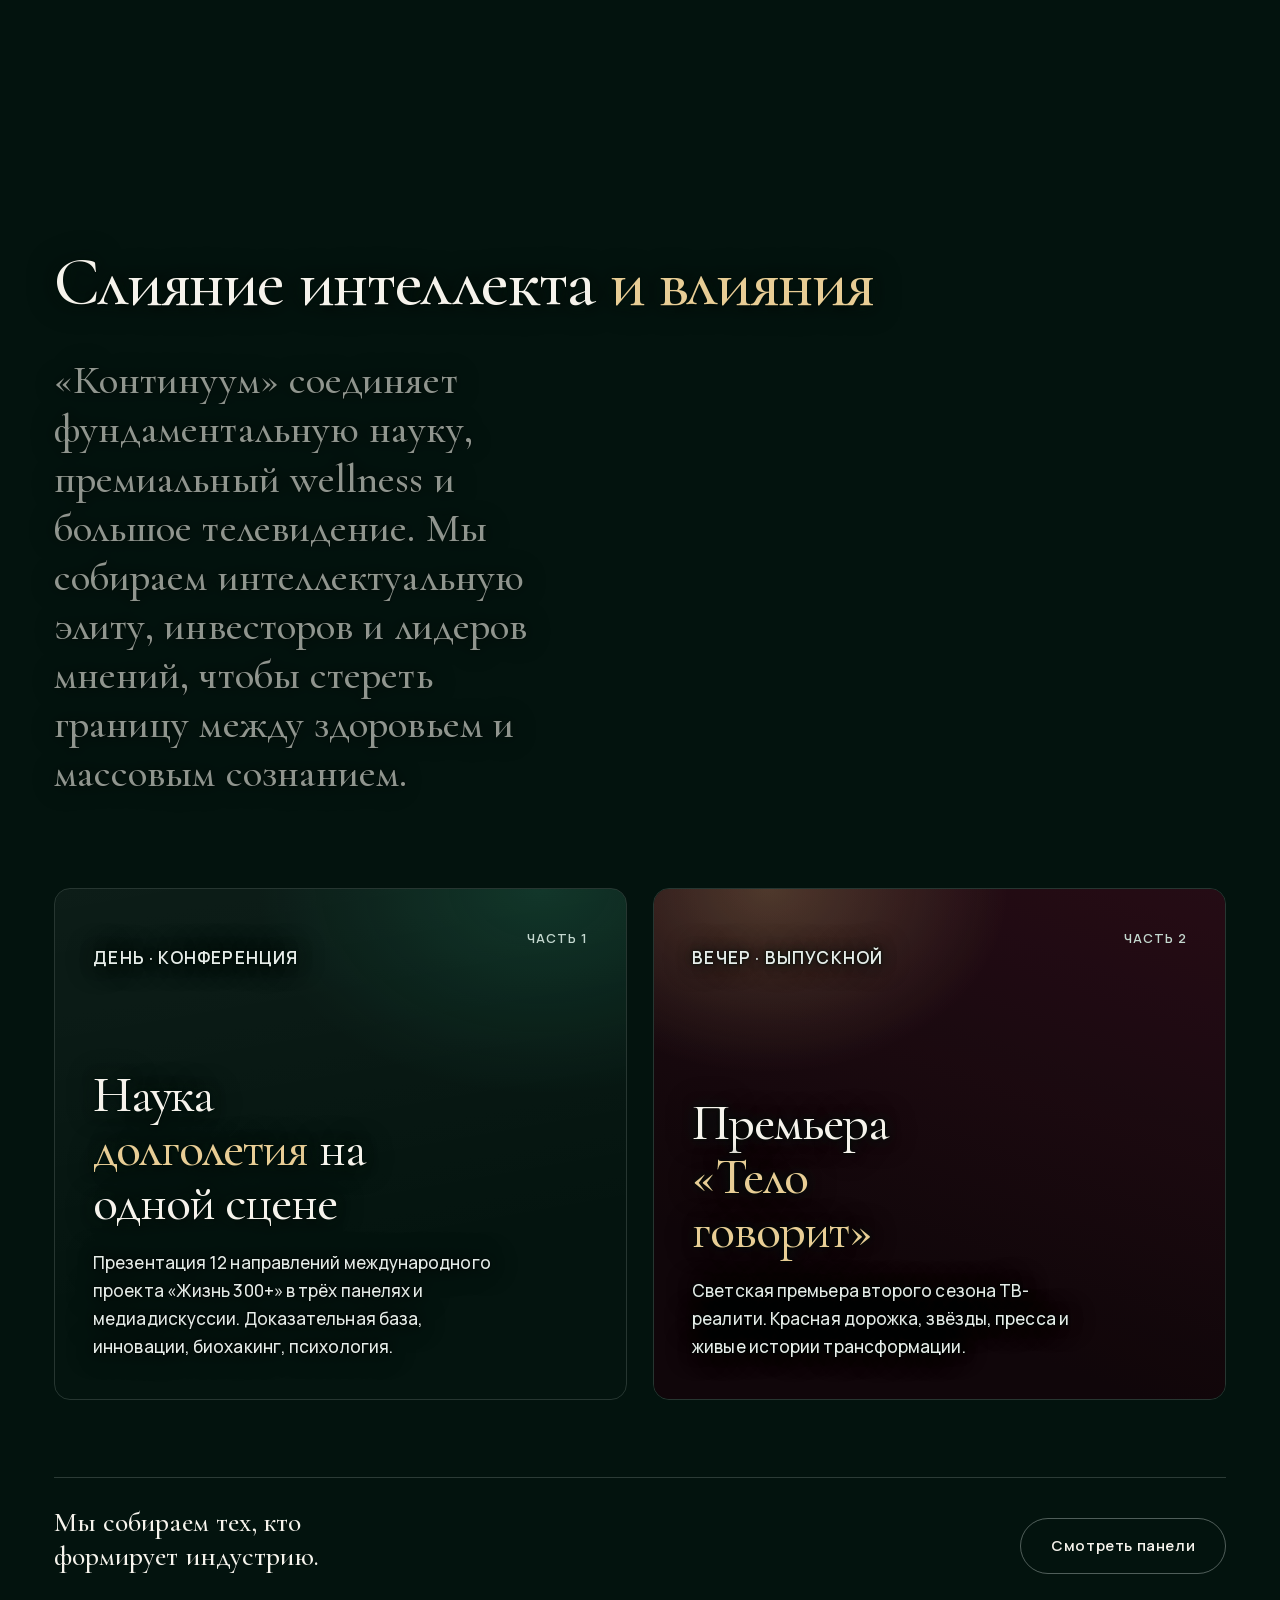
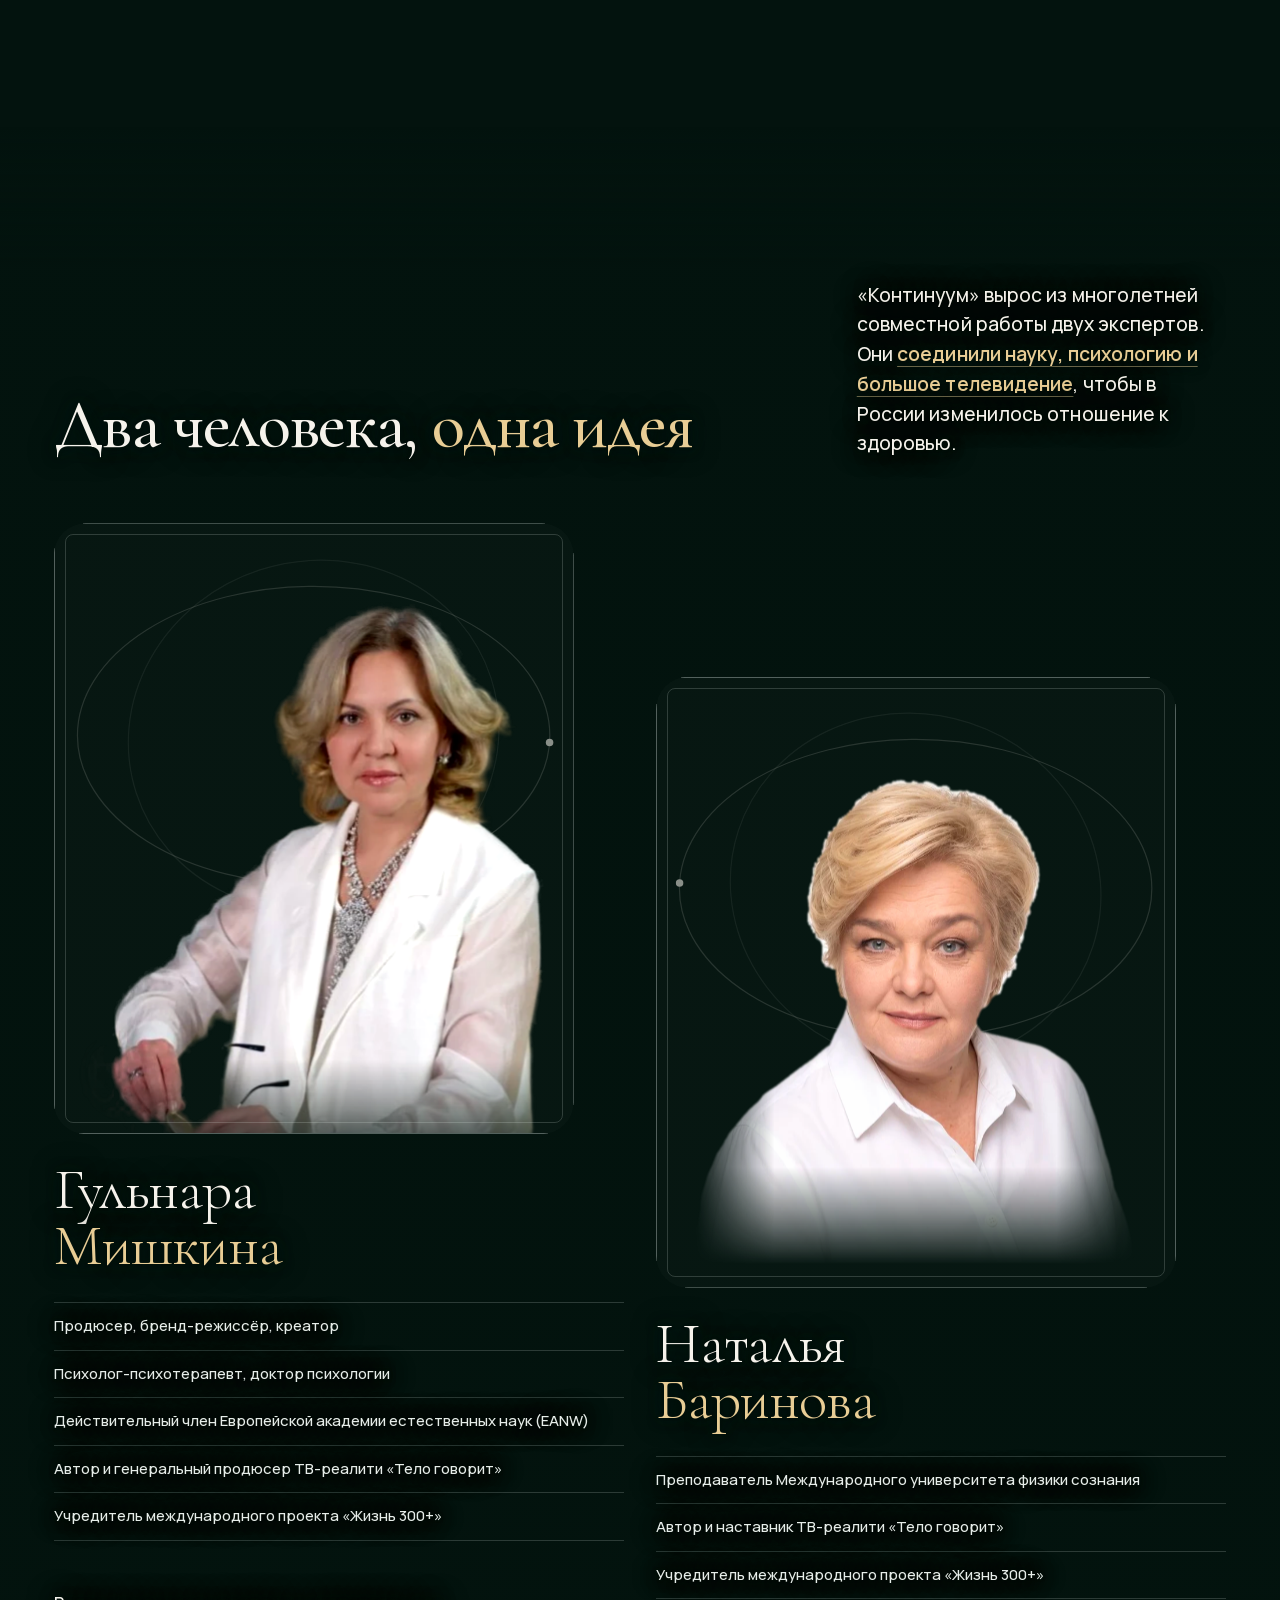
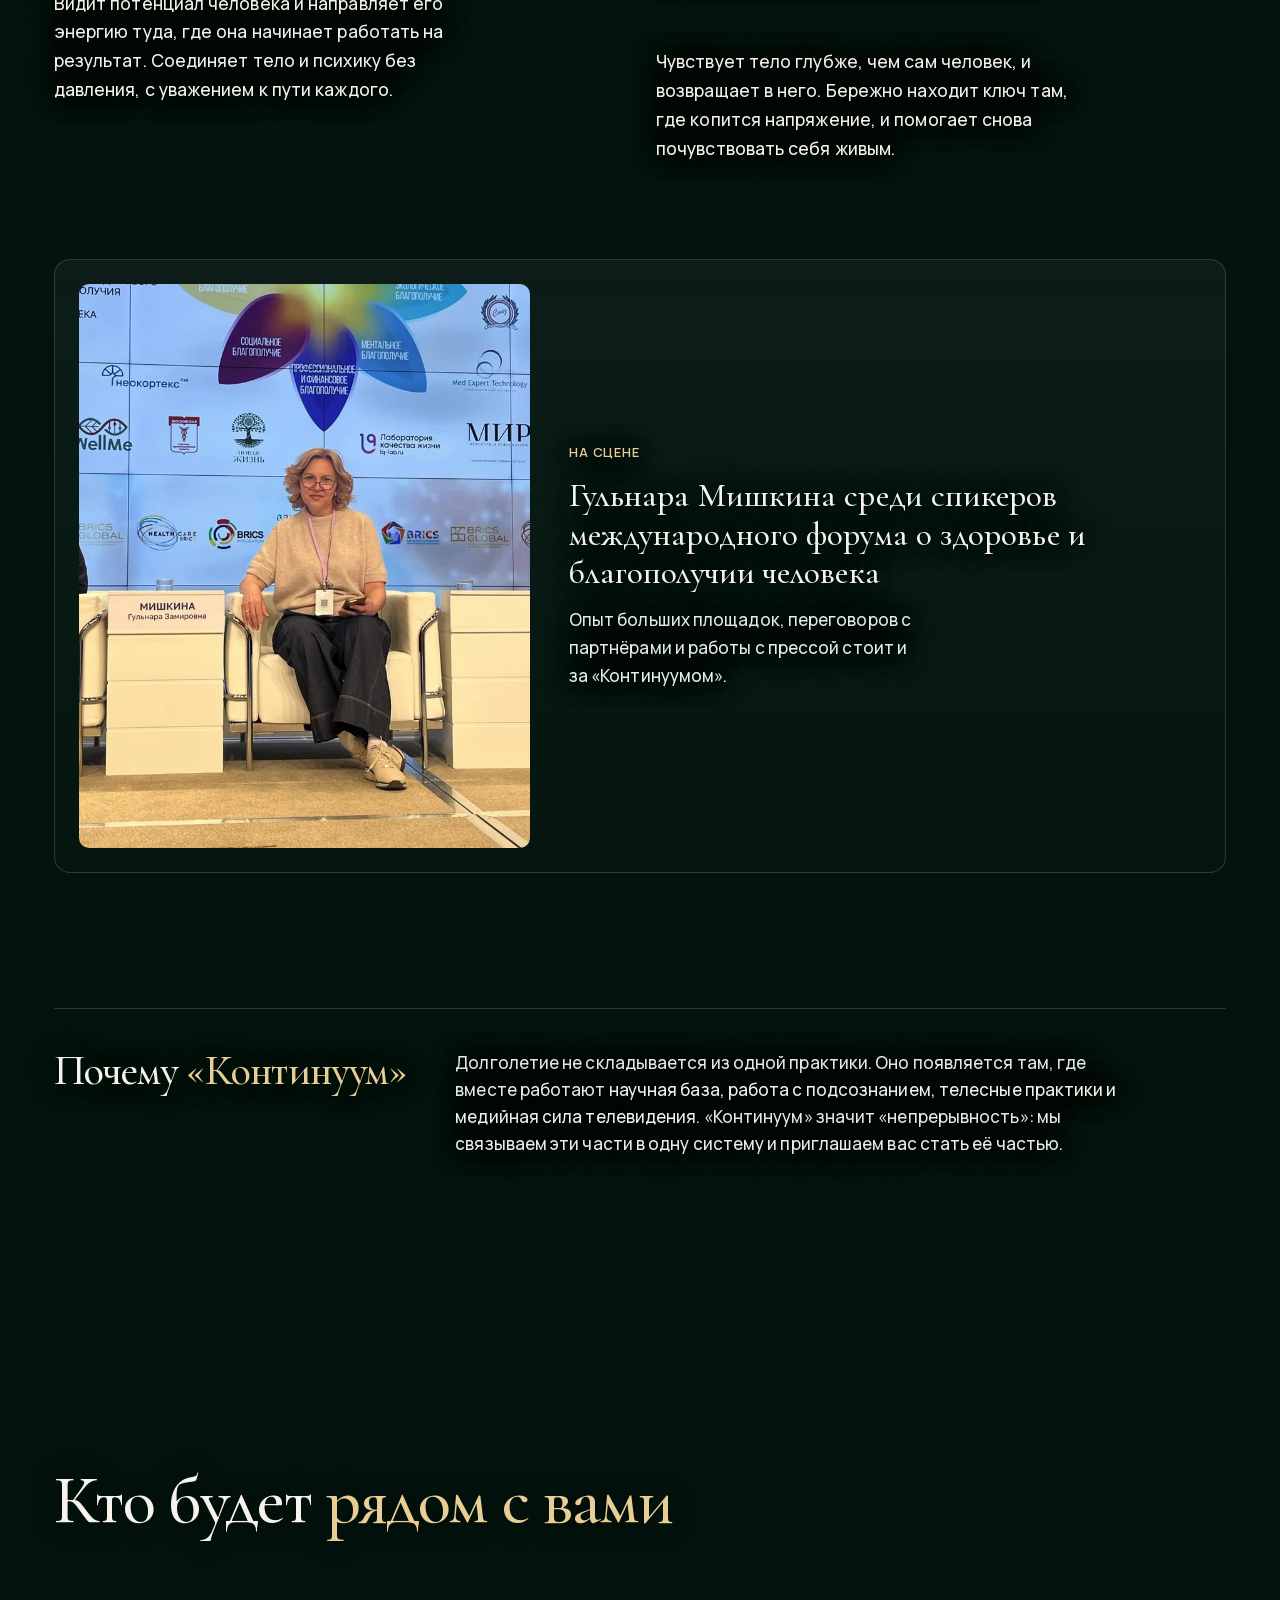
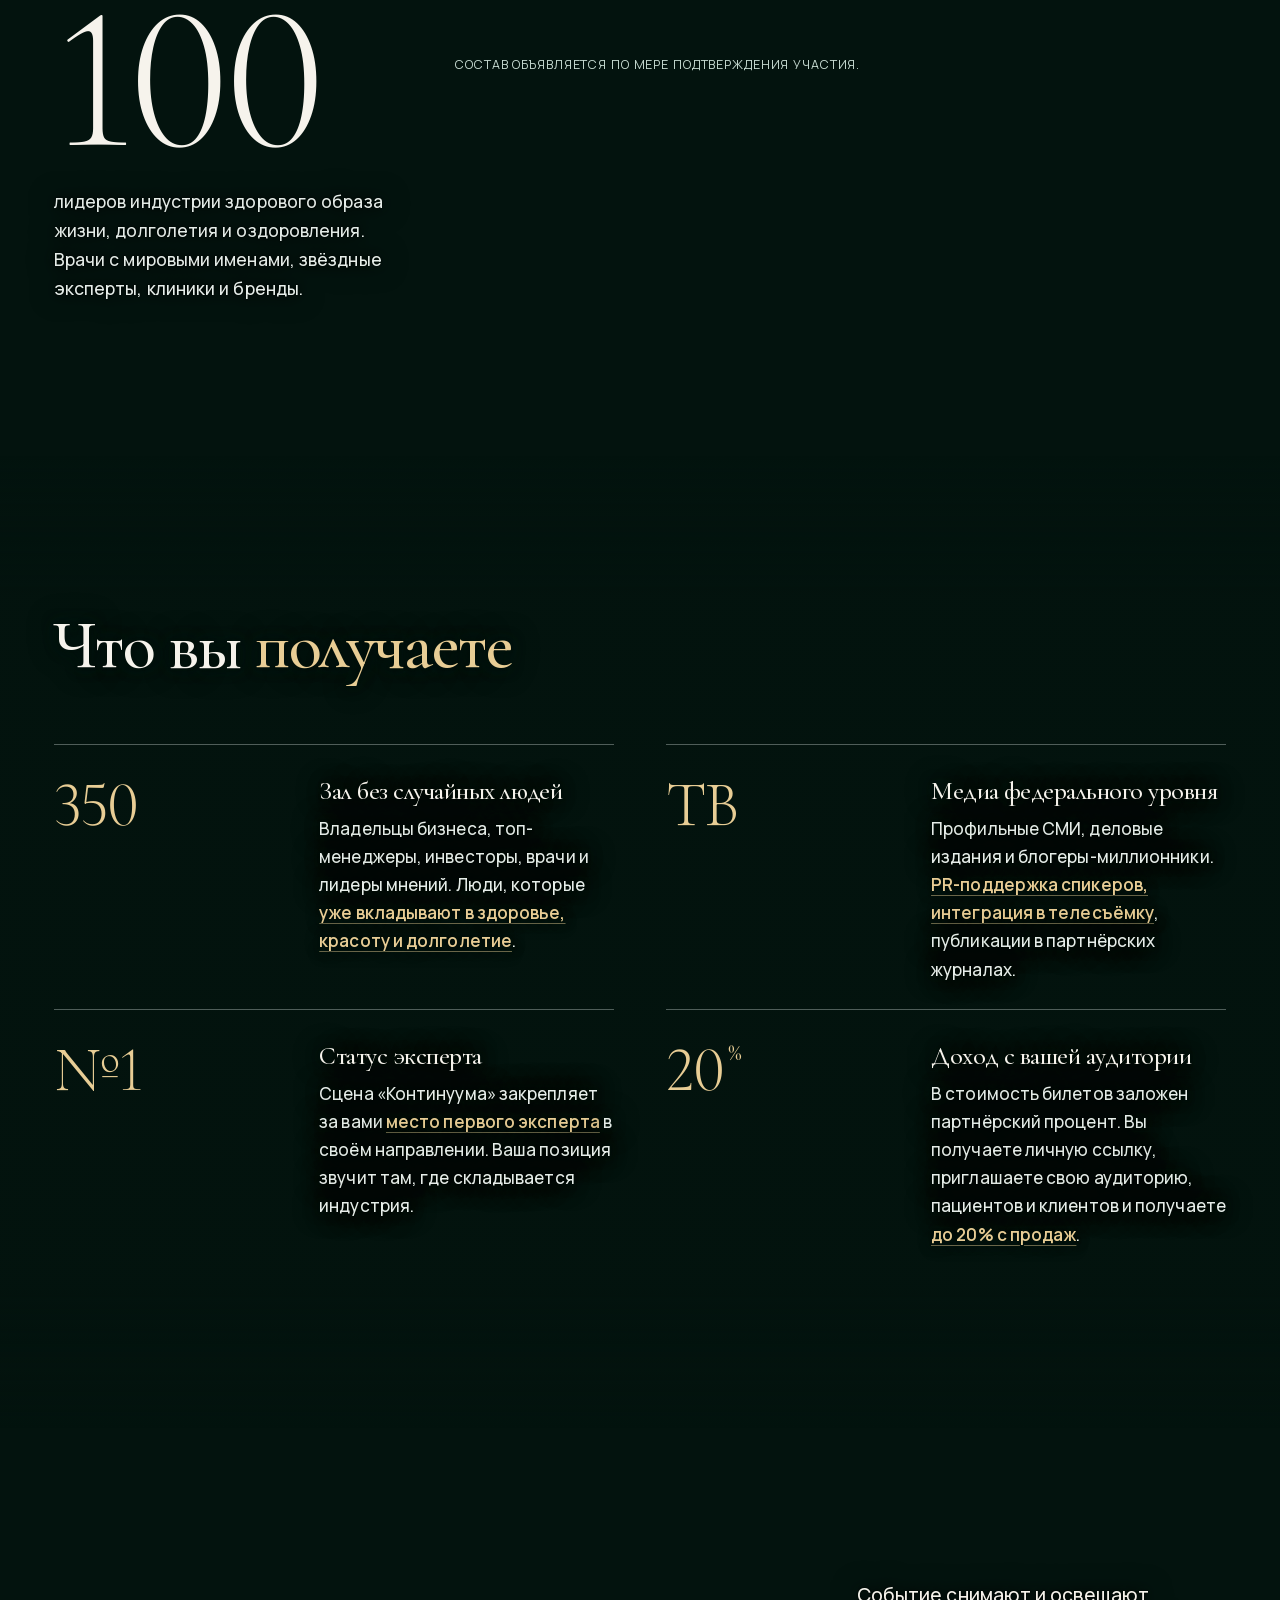
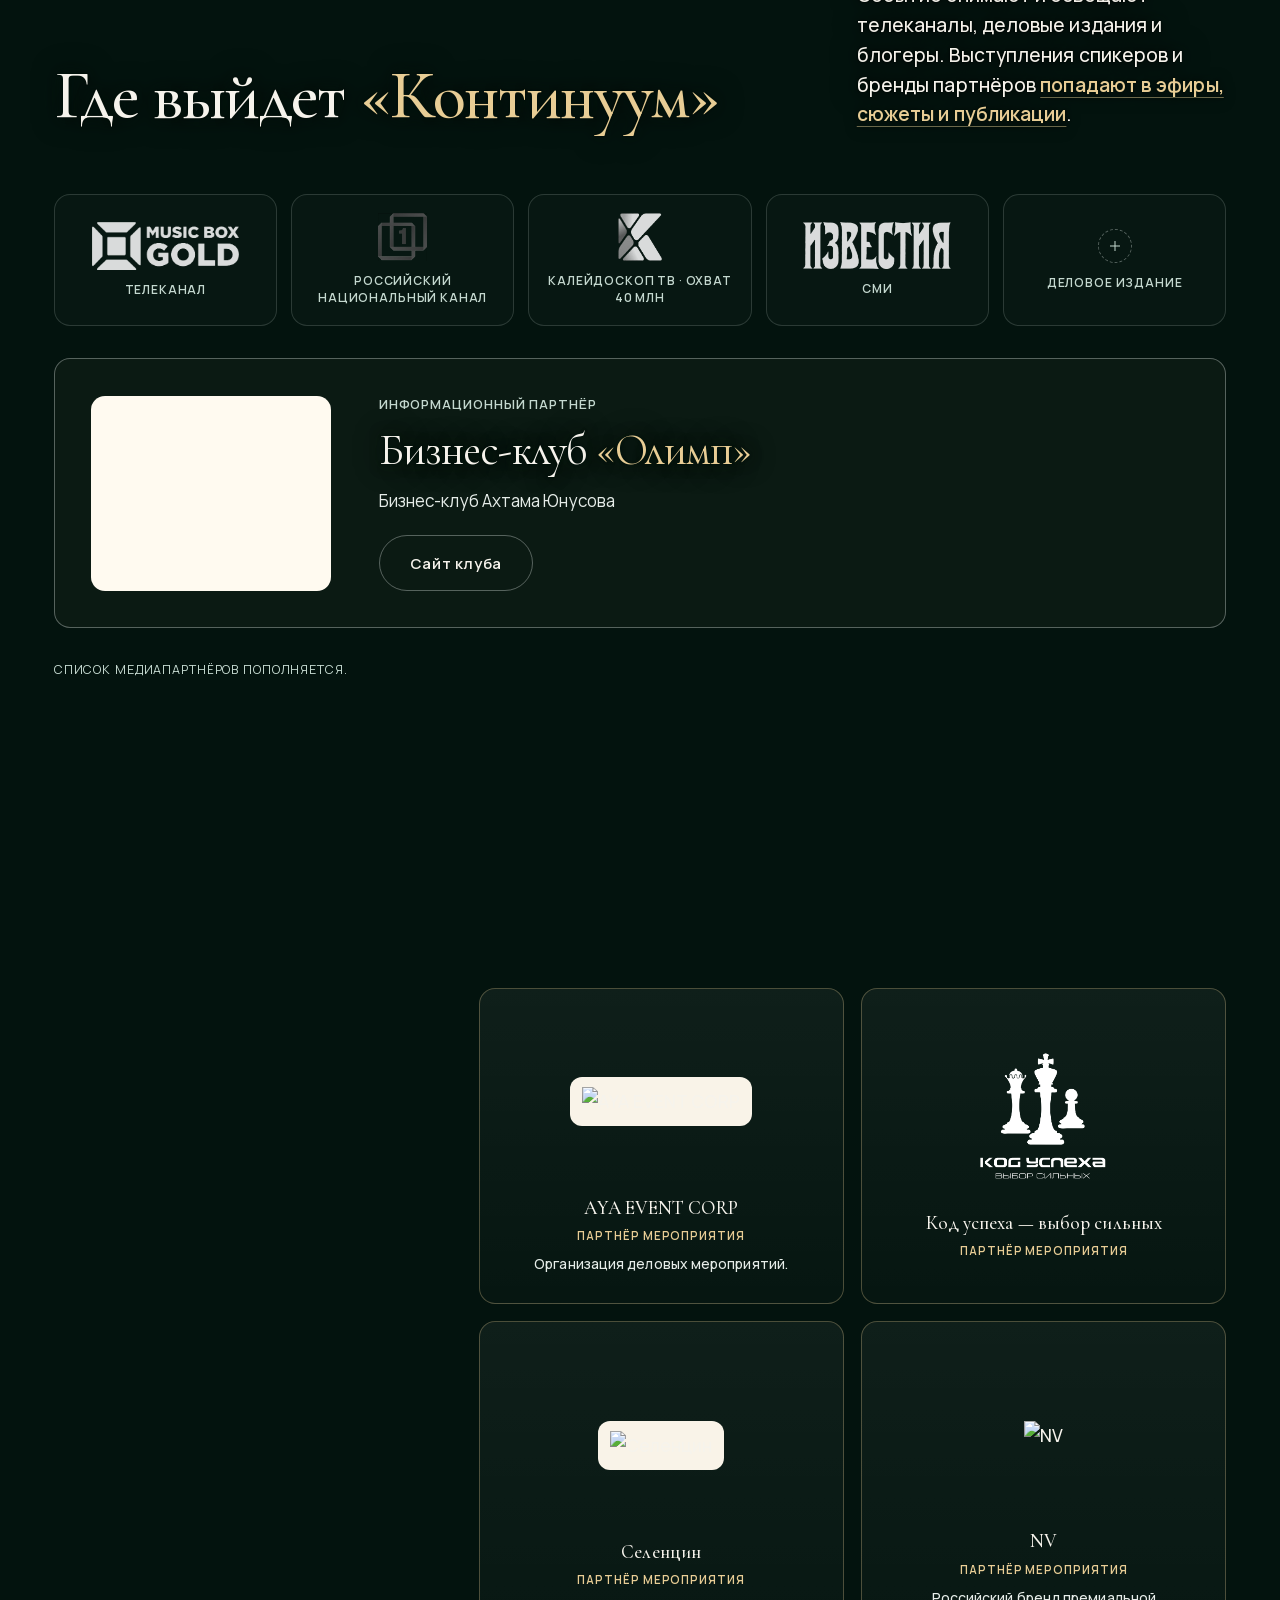
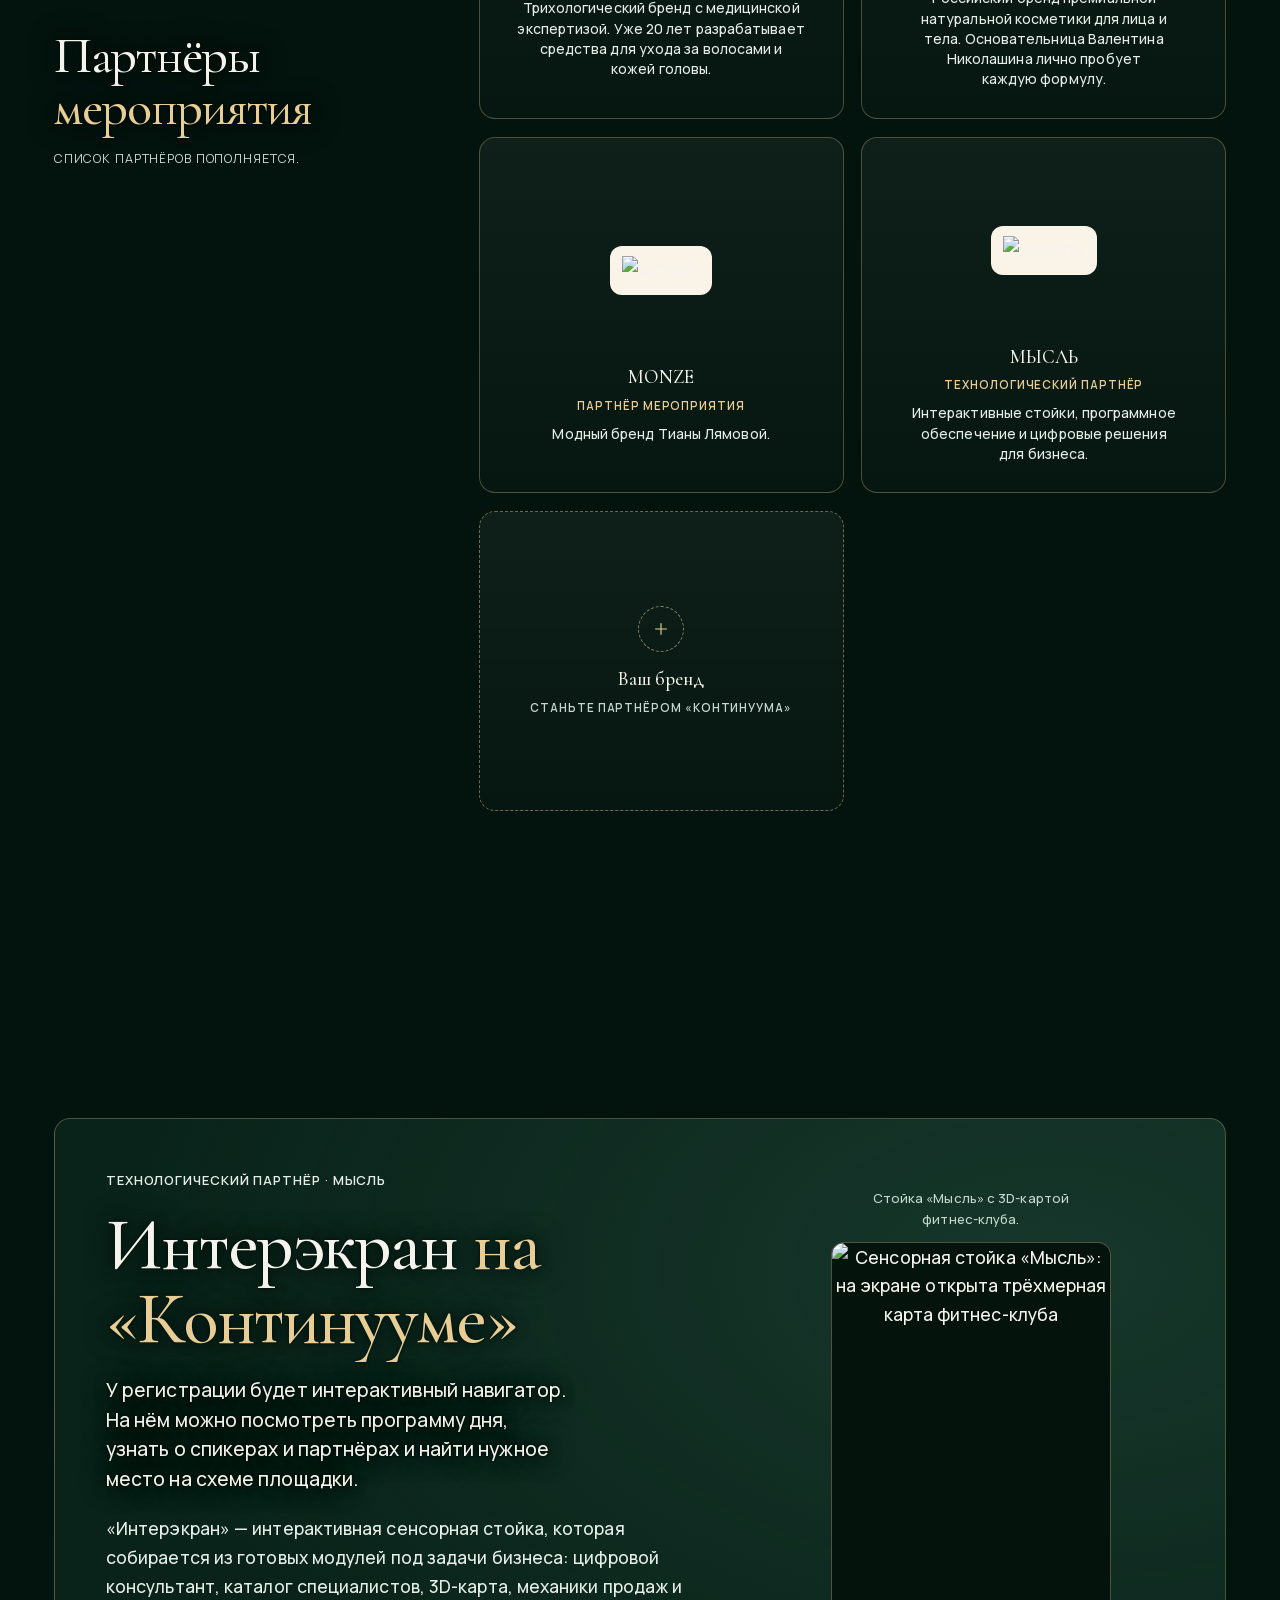
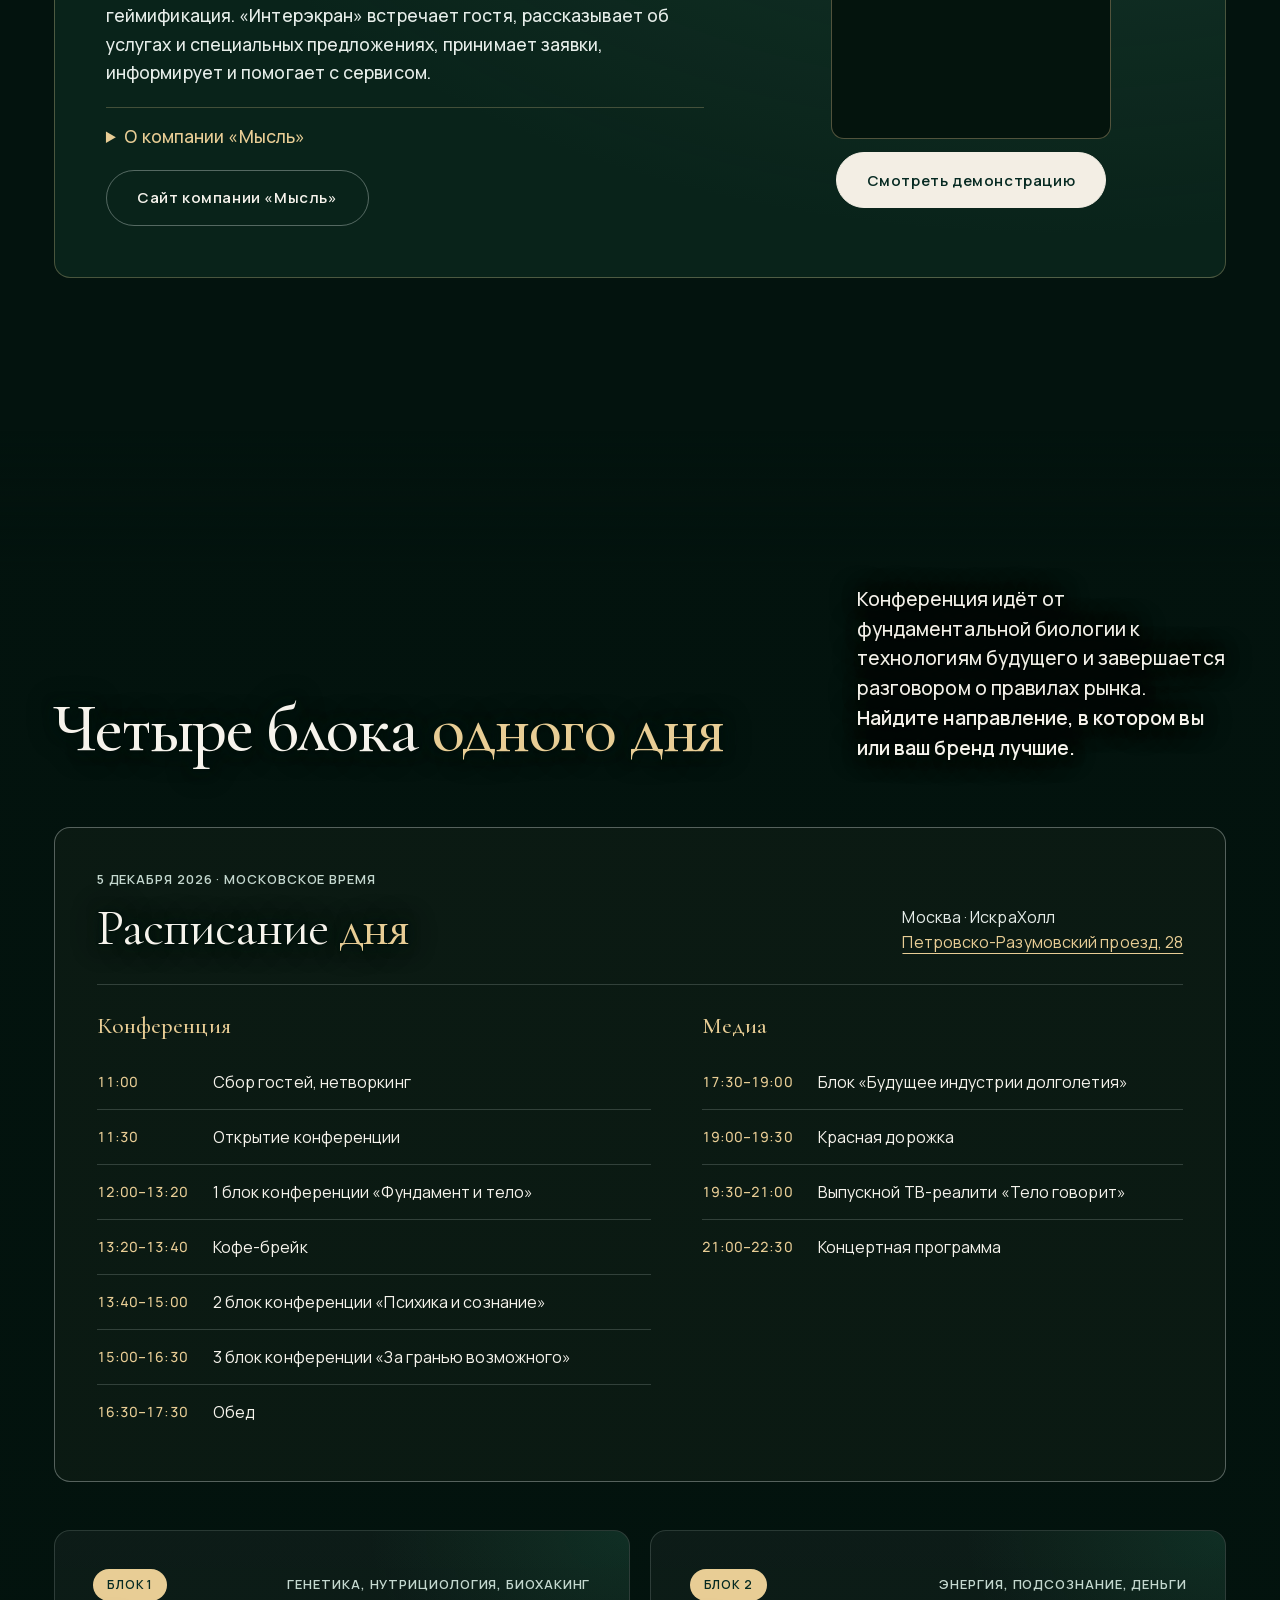
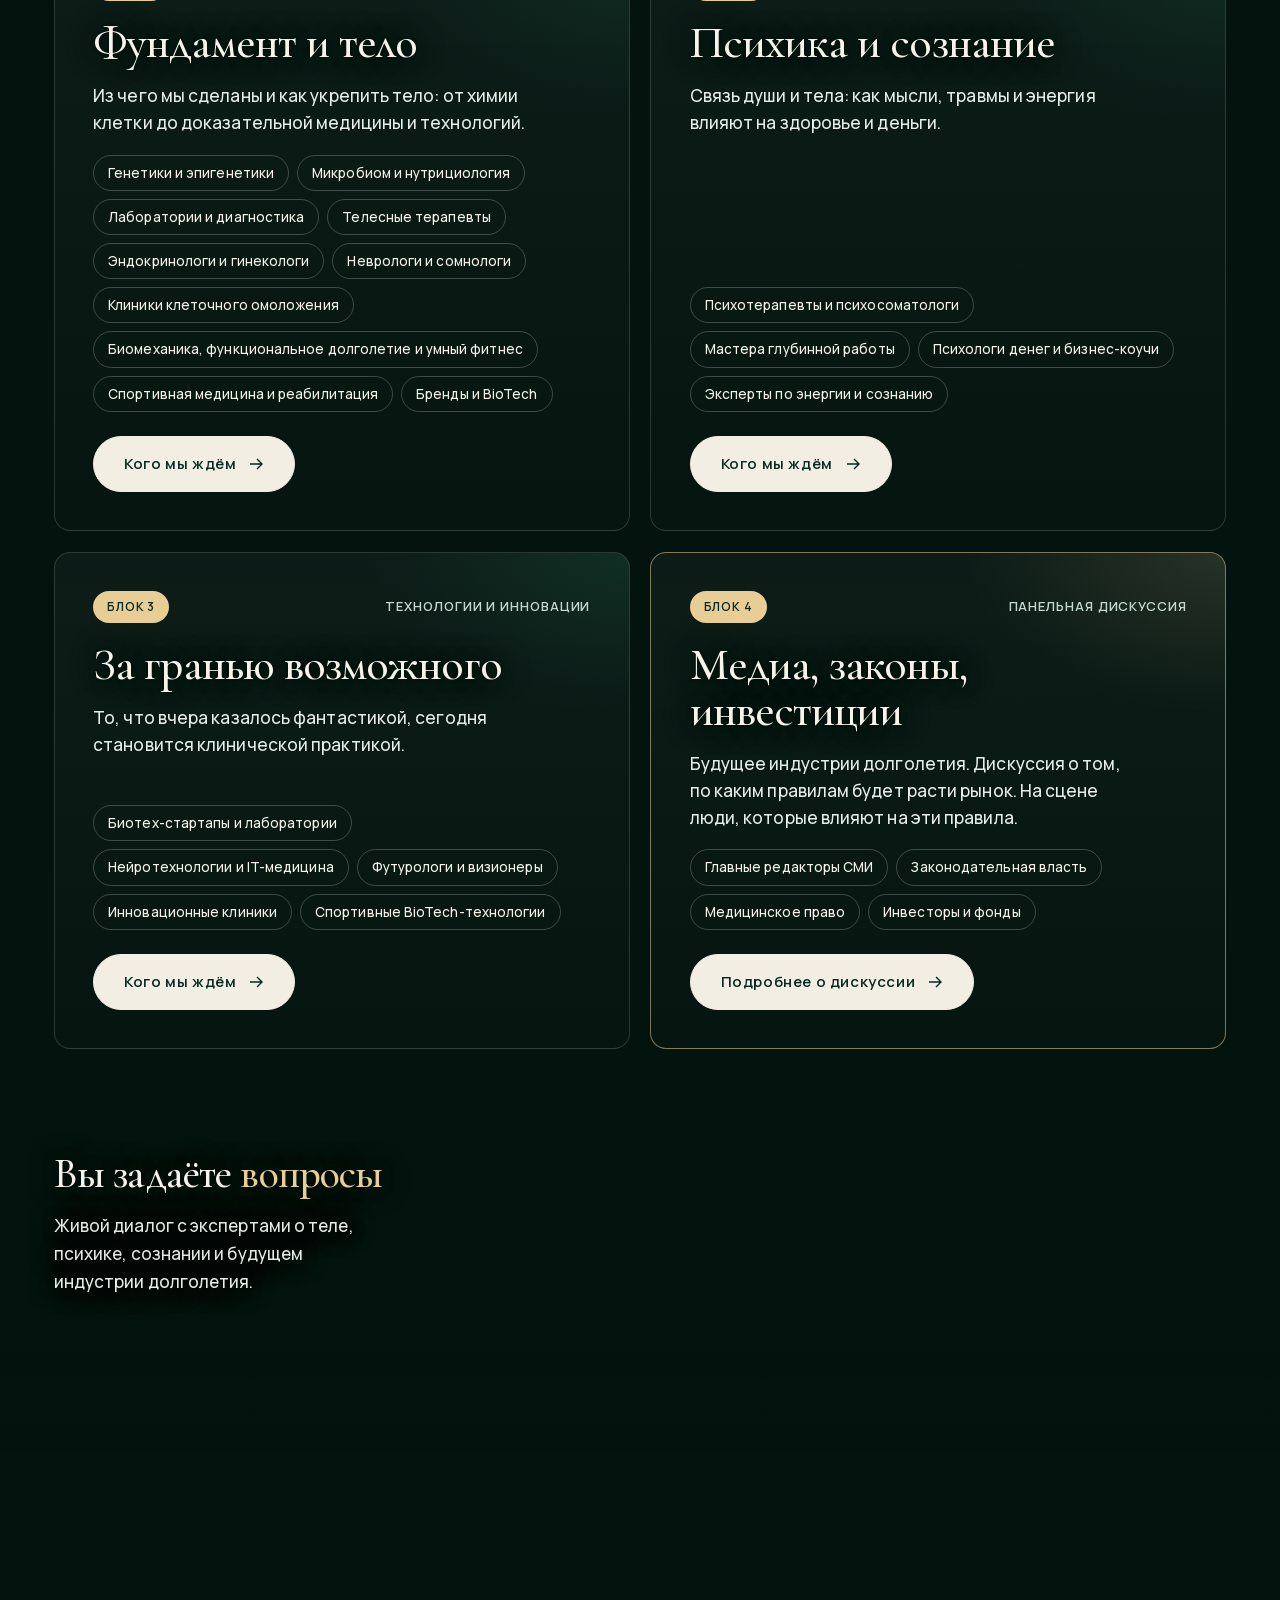
==== commit 4bc193b4: "Remove brunch promo checkout links and refresh ticket cache" ====
--- a/index.html
+++ b/index.html
@@ -21,7 +21,7 @@
 <meta name="twitter:image" content="https://osipda-ux.github.io/kontinuum-partners/og.jpg">
 <link rel="preload" href="assets/CormorantGaramond-300-cyrillic.woff2" as="font" type="font/woff2" crossorigin>
 <link rel="stylesheet" href="assets/fonts.css">
-<link rel="preload" href="content.js?v=20261126-vedov-demin" as="script">
+<link rel="preload" href="content.js?v=20261126-impuls-coffee-only" as="script">
 <link rel="preload" href="assets/gsap.min.js" as="script">
 <link rel="preload" href="assets/ScrollTrigger.min.js" as="script">
 <style>:root{padding-top:env(safe-area-inset-top,0px);padding-bottom:env(safe-area-inset-bottom,0px)}body{margin:0}img{max-width:100%}[hidden]{display:none!important}</style>
@@ -1634,7 +1634,7 @@
   <button class="vmodal__x" type="button" data-close aria-label="Закрыть видео"><svg width="20" height="20" viewBox="0 0 20 20" fill="none" stroke="currentColor" stroke-width="1.4"><path d="M4 4l12 12M16 4L4 16"/></svg></button>
 </div>
 
-<script src="content.js?v=20261126-vedov-demin"></script>
+<script src="content.js?v=20261126-impuls-coffee-only"></script>
 <script>
 /* Новые карточки «Континуума» и их изображения. */
 (() => {
@@ -1726,7 +1726,7 @@
  after('Андрей Захаревич',newcomers[2]);
   after('Михаил Филяев',newcomers[3]);
   after('Татьяна-Мария Светлова',newcomers[4]);
- window.KONTINUUM_PROMOS=[{"name": "Импульс", "code": "KONTINUUM5", "rate": 5, "price": 6400, "total": 6080, "url": "https://payform.ru/k5d6fXb/"}, {"name": "Импульс", "code": "KONTINUUM10", "rate": 10, "price": 6400, "total": 5760, "url": "https://payform.ru/k9d6fXf/"}, {"name": "Импульс", "code": "СВОИ", "rate": 30, "price": 6400, "total": 4480, "url": "https://payform.ru/jnd6fWW/"}, {"name": "Импульс + Бизнес-бранч", "code": "KONTINUUM5", "rate": 5, "price": 7400, "total": 7030, "url": "https://payform.ru/kid6fXo/"}, {"name": "Импульс + Бизнес-бранч", "code": "KONTINUUM10", "rate": 10, "price": 7400, "total": 6660, "url": "https://payform.ru/kjd6fXp/"}, {"name": "Импульс + Бизнес-бранч", "code": "СВОИ", "rate": 30, "price": 7400, "total": 5180, "url": "https://payform.ru/kkd6fXq/"}, {"name": "Резонанс", "code": "KONTINUUM5", "rate": 5, "price": 18000, "total": 17100, "url": "https://payform.ru/krd6fXx/"}, {"name": "Резонанс", "code": "KONTINUUM10", "rate": 10, "price": 18000, "total": 16200, "url": "https://payform.ru/kud6fXA/"}, {"name": "Резонанс", "code": "СВОИ", "rate": 30, "price": 18000, "total": 12600, "url": "https://payform.ru/l0d6fXD/"}];
+ window.KONTINUUM_PROMOS=[{"name": "Импульс", "code": "KONTINUUM5", "rate": 5, "price": 6400, "total": 6080, "url": "https://payform.ru/k5d6fXb/"}, {"name": "Импульс", "code": "KONTINUUM10", "rate": 10, "price": 6400, "total": 5760, "url": "https://payform.ru/k9d6fXf/"}, {"name": "Импульс", "code": "СВОИ", "rate": 30, "price": 6400, "total": 4480, "url": "https://payform.ru/jnd6fWW/"}, {"name": "Резонанс", "code": "KONTINUUM5", "rate": 5, "price": 18000, "total": 17100, "url": "https://payform.ru/krd6fXx/"}, {"name": "Резонанс", "code": "KONTINUUM10", "rate": 10, "price": 18000, "total": 16200, "url": "https://payform.ru/kud6fXA/"}, {"name": "Резонанс", "code": "СВОИ", "rate": 30, "price": 18000, "total": 12600, "url": "https://payform.ru/l0d6fXD/"}];
 })();
 </script>
 <script>
